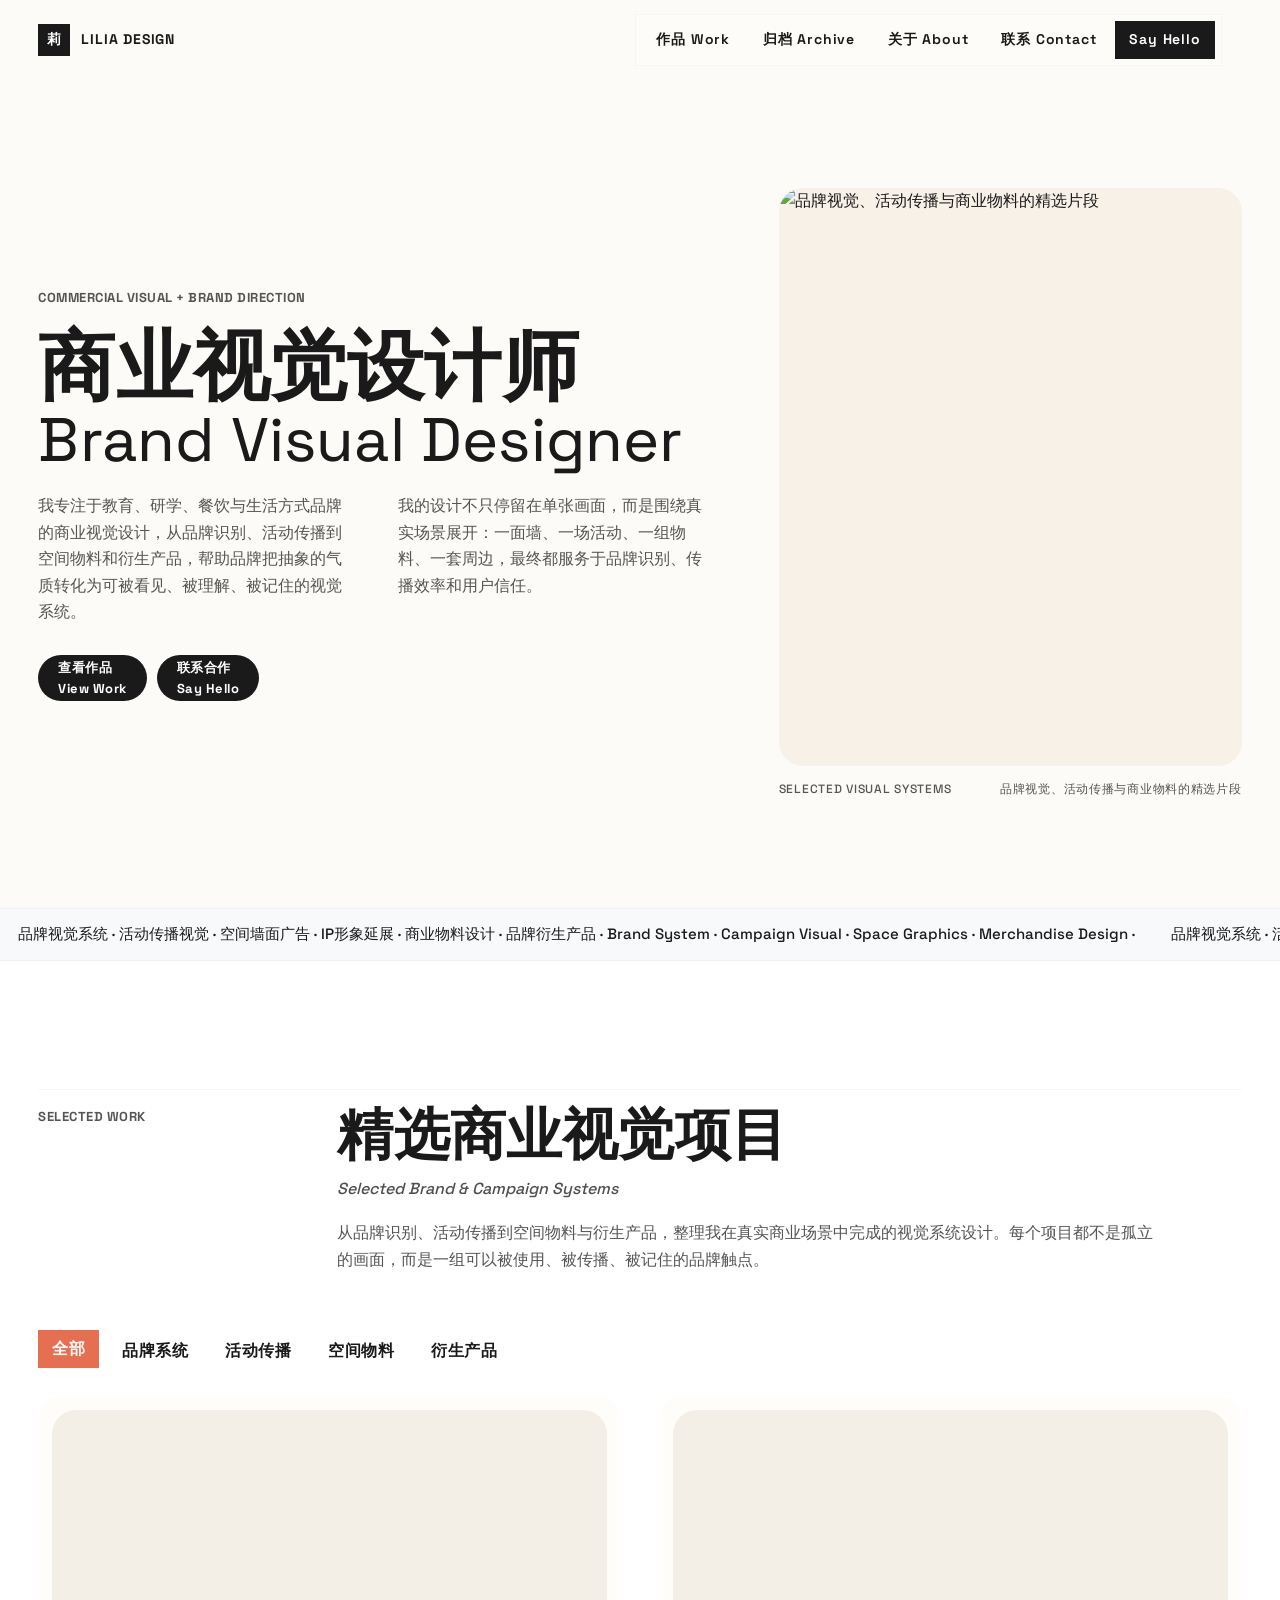
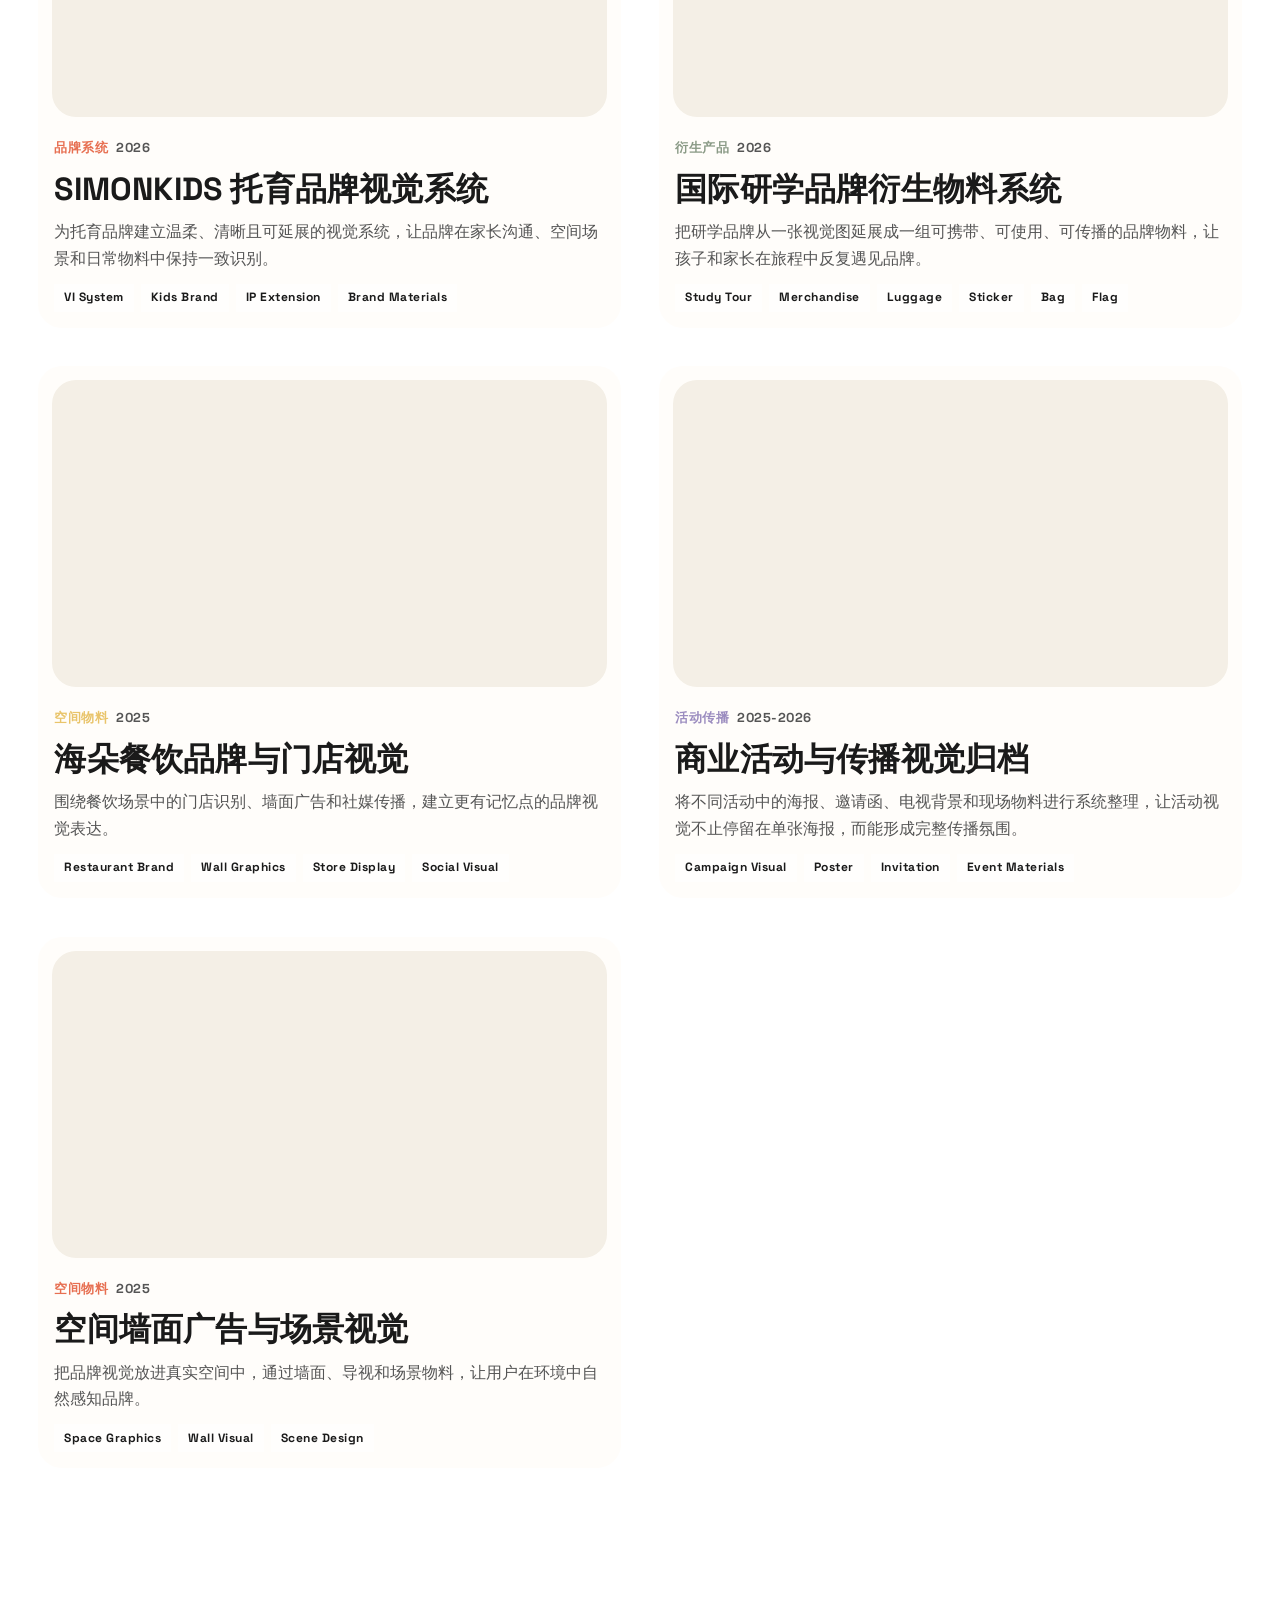
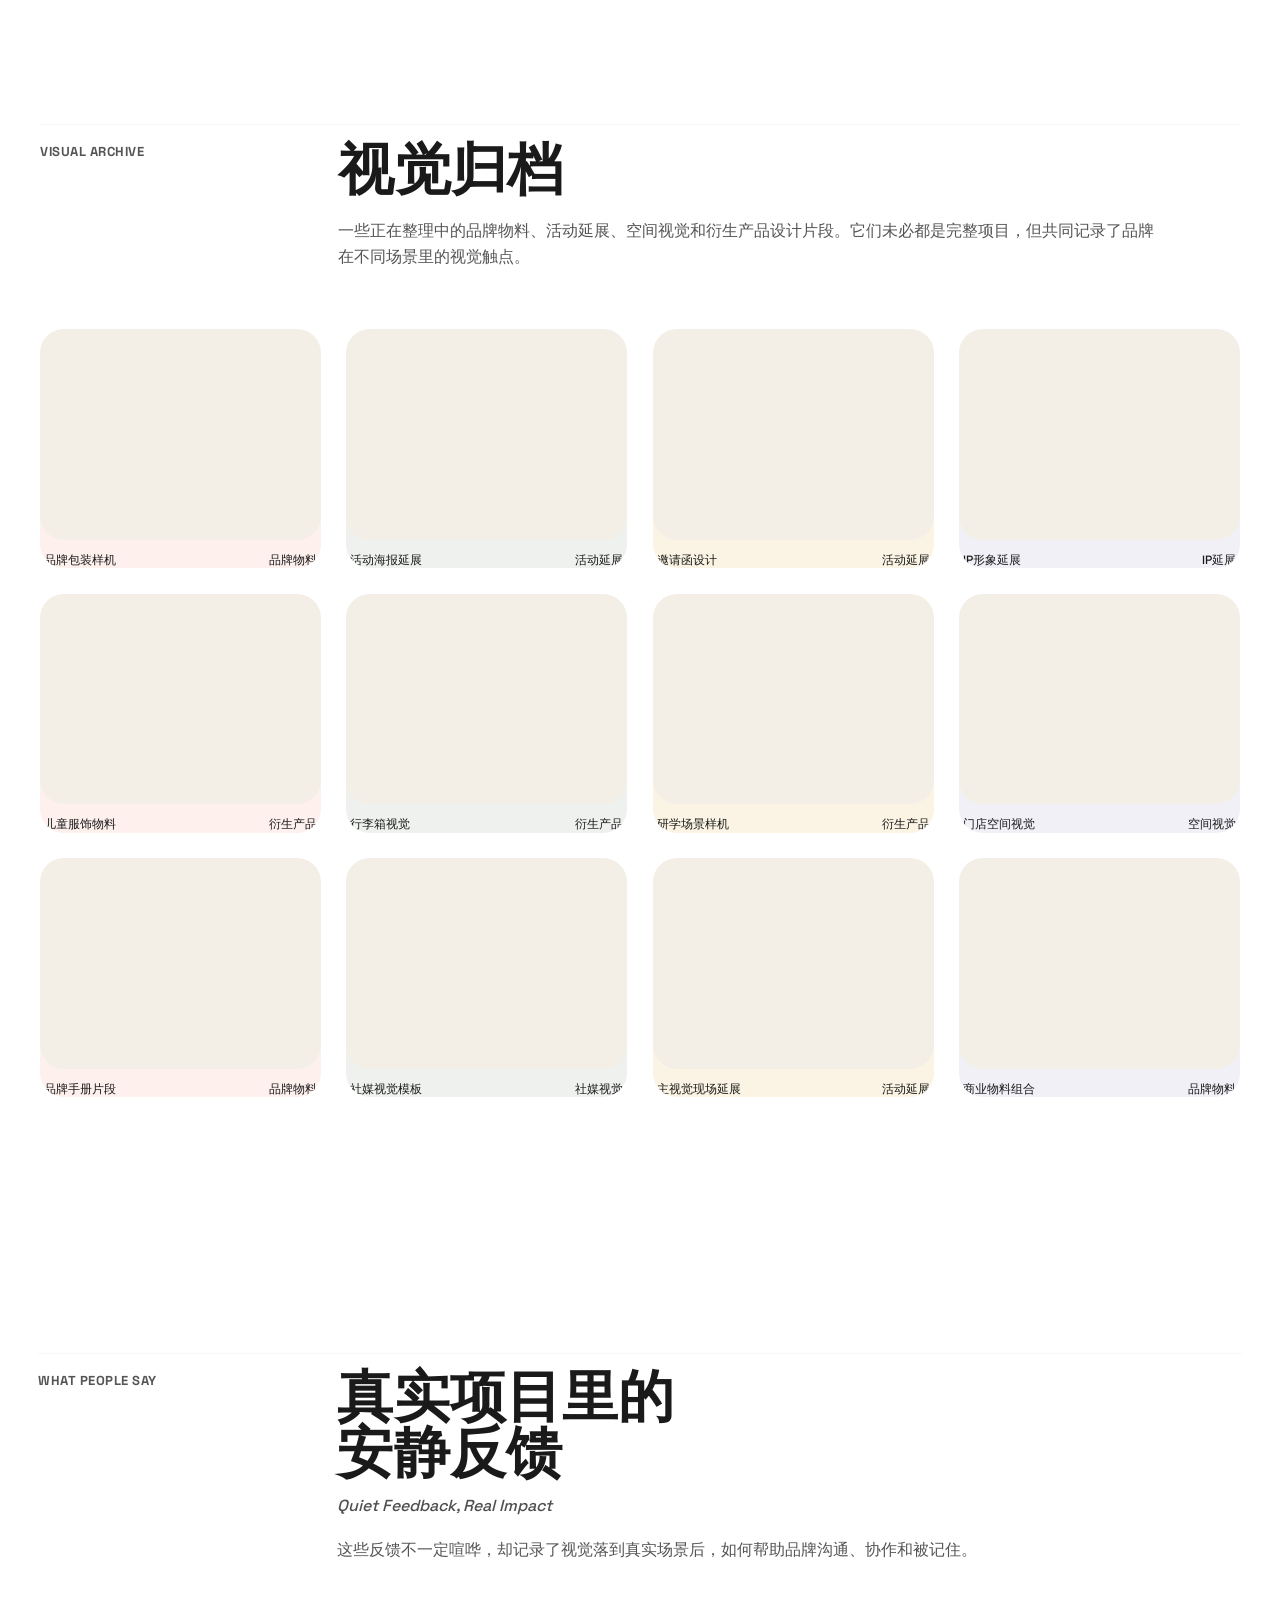
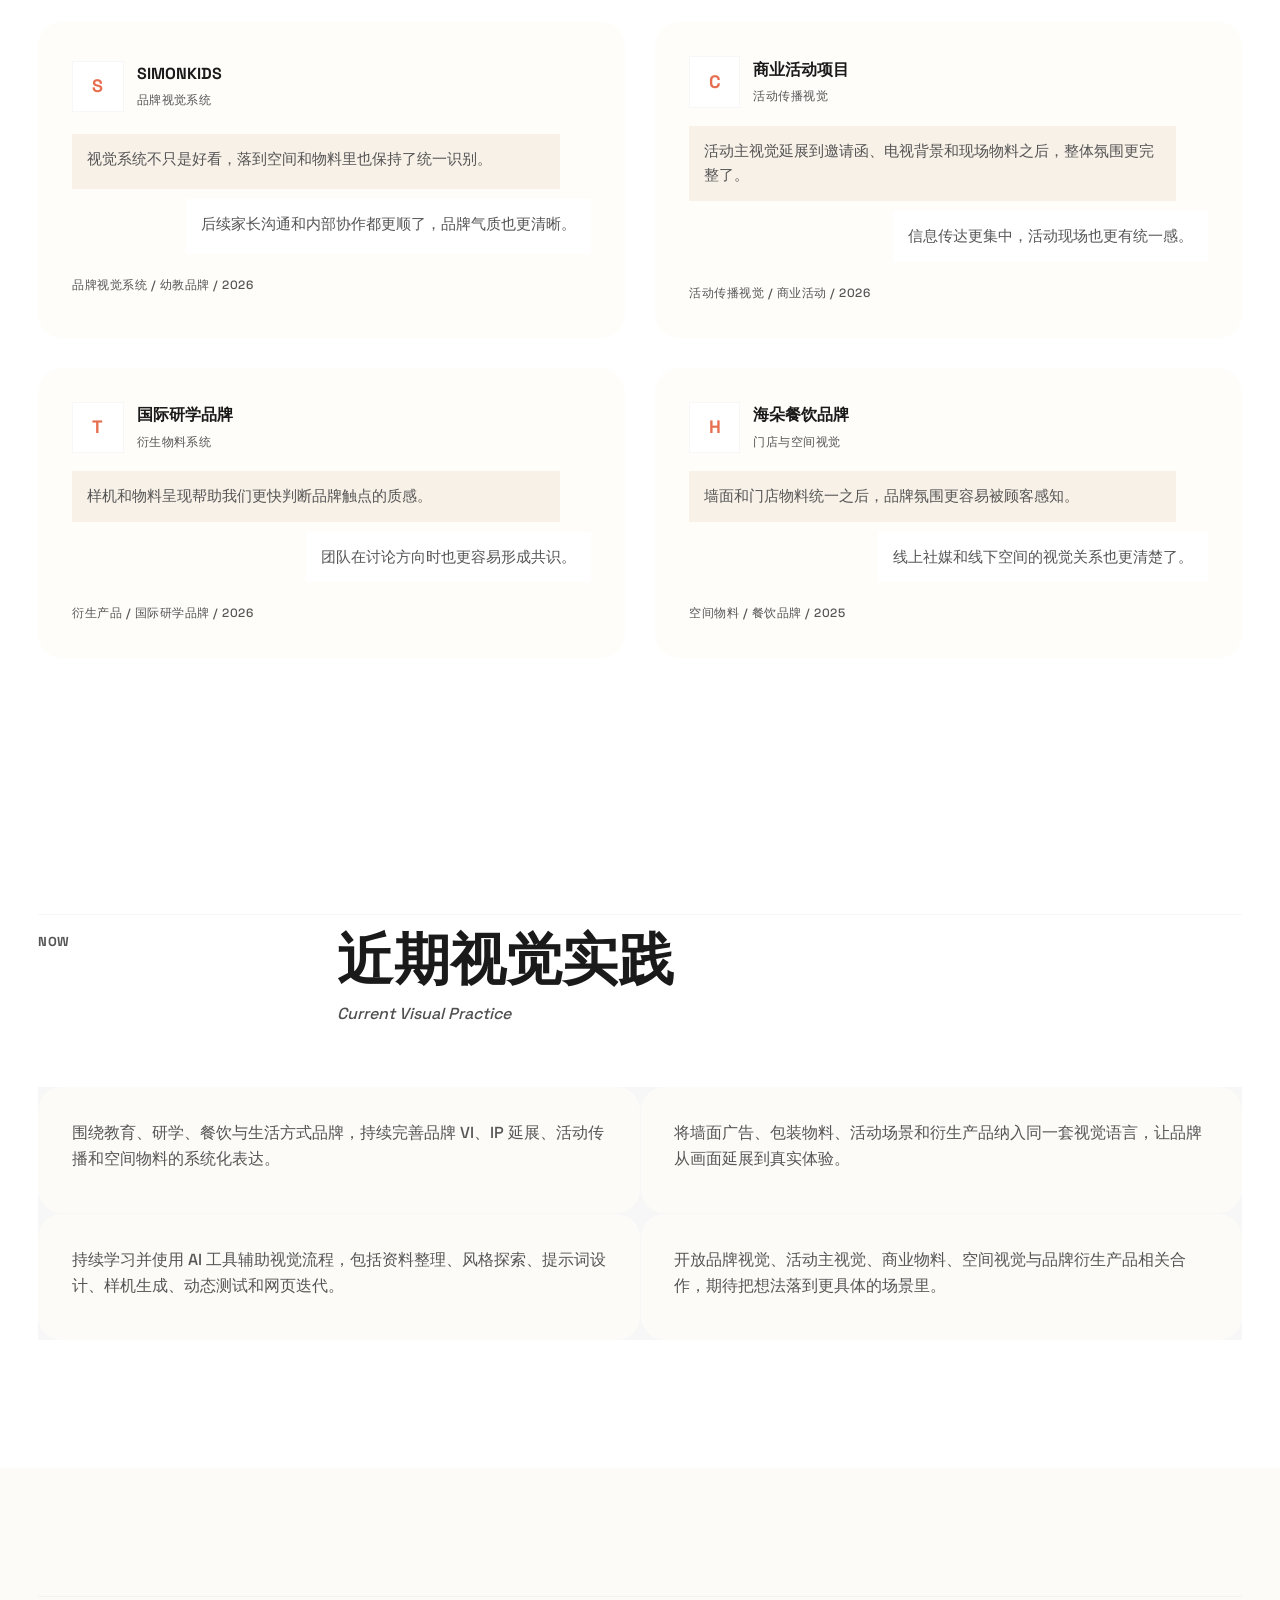
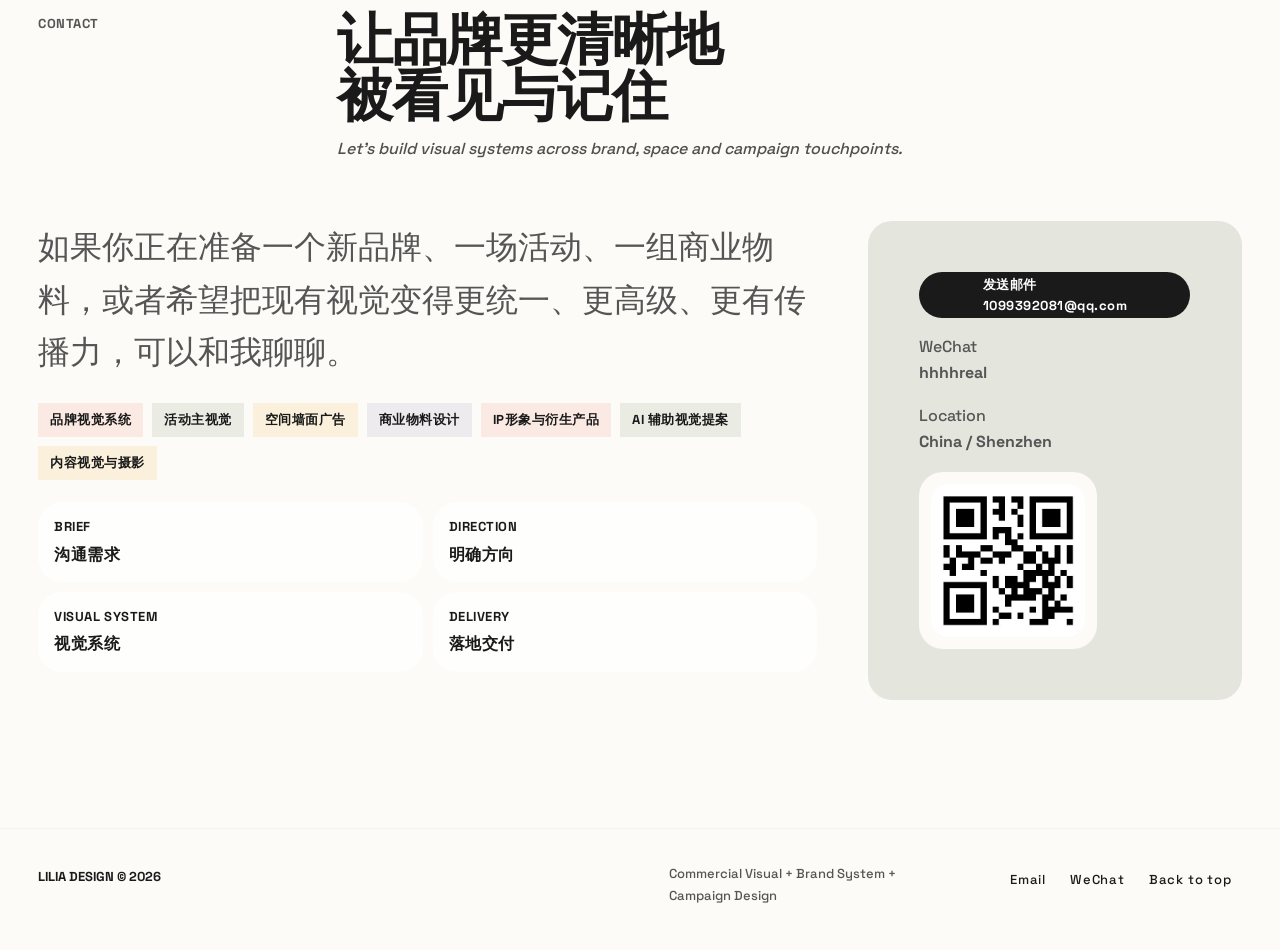
==== index.html @ 3679c05a "okay" ====
﻿<!doctype html>
<html lang="zh-CN">
  <head>
    <meta charset="utf-8">
    <meta name="viewport" content="width=device-width, initial-scale=1">
    <meta name="description" content="LILIA DESIGN - 商业视觉设计师 / Brand Visual Designer">
    <title>LILIA DESIGN - 商业视觉设计师</title>
    <link rel="preconnect" href="https://fonts.googleapis.com">
    <link rel="preconnect" href="https://fonts.gstatic.com" crossorigin>
    <link href="https://fonts.googleapis.com/css2?family=Space+Grotesk:wght@400;500;600;700;800&display=swap" rel="stylesheet">
    <link rel="stylesheet" href="css/style.css">
    <link rel="stylesheet" href="css/content.css?v=visual-20260610">
    <link rel="stylesheet" href="css/neo-upgrade.css?v=20260610">
  </head>
  <body class="neo-bauhaus">
    <div class="site-shell">
      <header class="site-header">
        <a class="brand" href="index.html" aria-label="LILIA DESIGN home">
          <span class="brand-symbol">莉</span>
          <span>LILIA DESIGN</span>
        </a>
        <nav class="site-nav" aria-label="Primary navigation">
          <a class="nav-link" href="#works">作品 Work</a>
          <a class="nav-link" href="#archive">归档 Archive</a>
          <a class="nav-link" href="about.html">关于 About</a>
          <a class="nav-link" href="contact.html">联系 Contact</a>
          <a class="nav-cta" href="#contact">Say Hello</a>
        </nav>
        <button class="menu-toggle" type="button" aria-label="Open menu" aria-expanded="false">
          <span></span><span></span><span></span>
        </button>
      </header>

      <main class="main-content" data-theme="default">
        <section class="hero" id="top">
          <div class="hero-content">
            <p class="eyebrow reveal">COMMERCIAL VISUAL + BRAND DIRECTION</p>
            <h1 class="hero-title reveal">
              <span>商业视觉设计师</span>
              <span>Brand Visual Designer</span>
            </h1>
            <div class="hero-copy reveal">
              <p>我专注于教育、研学、餐饮与生活方式品牌的商业视觉设计，从品牌识别、活动传播到空间物料和衍生产品，帮助品牌把抽象的气质转化为可被看见、被理解、被记住的视觉系统。</p>
              <p>我的设计不只停留在单张画面，而是围绕真实场景展开：一面墙、一场活动、一组物料、一套周边，最终都服务于品牌识别、传播效率和用户信任。</p>
            </div>
            <div class="hero-actions reveal">
              <a class="button button-primary" href="#works" data-cursor="Go">查看作品<br>View Work</a>
              <a class="button button-secondary" href="#contact" data-cursor="Go">联系合作<br>Say Hello</a>
            </div>
          </div>
          <aside class="hero-preview reveal" aria-label="Featured visual preview">
            <div class="image-frame">
              <img src="images/home/hero-preview.jpg" alt="品牌视觉、活动传播与商业物料的精选片段" loading="eager" data-fallback>
            </div>
            <div class="hero-preview-meta">
              <span>SELECTED VISUAL SYSTEMS</span>
              <span>品牌视觉、活动传播与商业物料的精选片段</span>
            </div>
          </aside>
        </section>

        <section class="marquee" aria-label="Visual directions">
          <div class="marquee-track">
            <span>品牌视觉系统 · 活动传播视觉 · 空间墙面广告 · IP形象延展 · 商业物料设计 · 品牌衍生产品 · Brand System · Campaign Visual · Space Graphics · Merchandise Design ·</span>
            <span>品牌视觉系统 · 活动传播视觉 · 空间墙面广告 · IP形象延展 · 商业物料设计 · 品牌衍生产品 · Brand System · Campaign Visual · Space Graphics · Merchandise Design ·</span>
            <span>品牌视觉系统 · 活动传播视觉 · 空间墙面广告 · IP形象延展 · 商业物料设计 · 品牌衍生产品 · Brand System · Campaign Visual · Space Graphics · Merchandise Design ·</span>
          </div>
        </section>

        <section class="section" id="works">
          <div class="section-header reveal">
            <span class="section-kicker">SELECTED WORK</span>
            <div>
              <h2 class="section-title">精选商业视觉项目</h2>
              <p class="section-subtitle">Selected Brand & Campaign Systems</p>
              <p class="section-copy">从品牌识别、活动传播到空间物料与衍生产品，整理我在真实商业场景中完成的视觉系统设计。每个项目都不是孤立的画面，而是一组可以被使用、被传播、被记住的品牌触点。</p>
            </div>
          </div>
          <div class="work-list" data-featured-list></div>
          <div class="hover-preview" aria-hidden="true"><img src="" alt=""></div>
        </section>

        <section class="section" id="archive">
          <div class="section-header reveal">
            <span class="section-kicker">VISUAL ARCHIVE</span>
            <div>
              <h2 class="section-title">视觉归档</h2>
              <p class="section-copy">一些正在整理中的品牌物料、活动延展、空间视觉和衍生产品设计片段。它们未必都是完整项目，但共同记录了品牌在不同场景里的视觉触点。</p>
            </div>
          </div>
          <div class="archive-grid" data-archive-grid></div>
        </section>

        <section class="section" id="voices">
          <div class="section-header reveal">
            <span class="section-kicker">WHAT PEOPLE SAY</span>
            <div>
              <h2 class="section-title split-title">
                <span>真实项目里的</span>
                <span>安静反馈</span>
              </h2>
              <p class="section-subtitle">Quiet Feedback, Real Impact</p>
              <p class="section-copy">这些反馈不一定喧哗，却记录了视觉落到真实场景后，如何帮助品牌沟通、协作和被记住。</p>
            </div>
          </div>
          <div class="quote-grid" data-testimonials></div>
        </section>

        <section class="section" id="now">
          <div class="section-header reveal">
            <span class="section-kicker">NOW</span>
            <div>
              <h2 class="section-title">近期视觉实践</h2>
              <p class="section-subtitle">Current Visual Practice</p>
            </div>
          </div>
          <ul class="now-list">
            <li class="reveal">围绕教育、研学、餐饮与生活方式品牌，持续完善品牌 VI、IP 延展、活动传播和空间物料的系统化表达。</li>
            <li class="reveal">将墙面广告、包装物料、活动场景和衍生产品纳入同一套视觉语言，让品牌从画面延展到真实体验。</li>
            <li class="reveal">持续学习并使用 AI 工具辅助视觉流程，包括资料整理、风格探索、提示词设计、样机生成、动态测试和网页迭代。</li>
            <li class="reveal">开放品牌视觉、活动主视觉、商业物料、空间视觉与品牌衍生产品相关合作，期待把想法落到更具体的场景里。</li>
          </ul>
        </section>

        <section class="section contact-section" id="contact">
          <div class="section-header reveal">
            <span class="section-kicker">CONTACT</span>
            <div>
              <h2 class="contact-title split-title">
                <span>让品牌更清晰地</span>
                <span>被看见与记住</span>
              </h2>
              <p class="section-subtitle">Let’s build visual systems across brand, space and campaign touchpoints.</p>
            </div>
          </div>
          <div class="contact-grid">
            <div class="contact-intro reveal">
              <p>如果你正在准备一个新品牌、一场活动、一组商业物料，或者希望把现有视觉变得更统一、更高级、更有传播力，可以和我聊聊。</p>
              <div class="contact-tags" aria-label="Collaboration directions">
                <span>品牌视觉系统</span>
                <span>活动主视觉</span>
                <span>空间墙面广告</span>
                <span>商业物料设计</span>
                <span>IP形象与衍生产品</span>
                <span>AI 辅助视觉提案</span>
                <span>内容视觉与摄影</span>
              </div>
              <div class="collab-steps compact-steps" aria-label="Collaboration process">
                <span><strong>Brief</strong> 沟通需求</span>
                <span><strong>Direction</strong> 明确方向</span>
                <span><strong>Visual System</strong> 视觉系统</span>
                <span><strong>Delivery</strong> 落地交付</span>
              </div>
            </div>
            <div class="contact-card reveal">
              <a class="button button-primary" href="mailto:1099392081@qq.com" data-cursor="Email">发送邮件<br>1099392081@qq.com</a>
              <p class="contact-method">WeChat<br><strong>hhhhreal</strong></p>
              <p class="contact-method">Location<br><strong>China / Shenzhen</strong></p>
              <div class="wechat-qr" data-cursor="Scan">
                <img src="images/contact/wechat-qr.jpg" alt="WeChat QR code for Lilia Design" loading="lazy">
              </div>
            </div>
          </div>
        </section>
      </main>

      <footer class="site-footer">
        <div class="footer-inner">
          <div>
            <strong>LILIA DESIGN © 2026</strong>
          </div>
          <p>Commercial Visual + Brand System + Campaign Design</p>
          <nav class="footer-links" aria-label="Footer navigation">
            <a class="text-link" href="mailto:1099392081@qq.com">Email</a>
            <a class="text-link" href="#contact">WeChat</a>
            <a class="text-link" href="#top">Back to top</a>
          </nav>
        </div>
      </footer>
    </div>

    <div class="lightbox" aria-hidden="true">
      <button class="lightbox-close" type="button" aria-label="Close preview">×</button>
      <img src="" alt="">
    </div>

    <script src="data/projects.js"></script>
    <script src="js/main.js?v=visual-20260610"></script>
    <script src="js/animations.js?v=visual-20260610"></script>
  </body>
</html>
---- css/style.css ----
:root{--color-bg:#f7f3ec;--color-surface:#fffaf3;--color-surface-soft:#f1eadf;--color-text:#141414;--color-dark:#172033;--color-muted:#6f6a62;--color-line:#ded6ca;--color-blue:#bfd7f3;--color-blue-soft:#e7f0fb;--color-coral:#f2a394;--color-coral-soft:#fae4de;--color-lilac:#d8c7f2;--color-lilac-soft:#eee8fa;--radius-sm:12px;--radius-md:20px;--radius-lg:32px;--radius-pill:999px;--ease-out:cubic-bezier(.22,1,.36,1);--shadow-soft:0 24px 80px rgba(20,20,20,.08);--fs-display:clamp(48px,7vw,96px);--fs-hero:clamp(40px,6vw,80px);--fs-section:clamp(32px,4.5vw,56px);--fs-project:clamp(28px,3.6vw,44px);--fs-title:clamp(22px,2.6vw,32px);--fs-body:clamp(16px,1.2vw,18px);--fs-small:13px;--fs-nav:14px;--line-tight:.95;--line-normal:1.55;--max-width:1440px;--gutter:clamp(18px,3vw,48px)}*{box-sizing:border-box}html{scroll-behavior:smooth}body{margin:0;overflow-x:hidden;background:var(--color-bg);color:var(--color-text);font-family:"Helvetica Neue",Helvetica,Arial,"PingFang SC","Microsoft YaHei",sans-serif;font-size:var(--fs-body);line-height:var(--line-normal);letter-spacing:0;text-rendering:optimizeLegibility}body.lock-scroll,body.menu-open{overflow:hidden}a{color:inherit;text-decoration:none}img{display:block;max-width:100%}button{color:inherit;font:inherit}@media(hover:hover) and (pointer:fine){body.has-custom-cursor,body.has-custom-cursor a,body.has-custom-cursor button{cursor:none}}.site-shell{min-height:100vh}.site-header{position:sticky;top:0;z-index:50;display:grid;grid-template-columns:auto 1fr auto;align-items:center;gap:20px;width:100%;padding:16px var(--gutter);background:rgba(247,243,236,.88);border-bottom:1px solid rgba(222,214,202,.78);backdrop-filter:blur(18px)}.brand{display:inline-flex;align-items:center;gap:11px;width:fit-content;font-size:var(--fs-nav);font-weight:760;letter-spacing:.06em;text-transform:uppercase}.brand-symbol{display:inline-grid;place-items:center;width:32px;height:32px;border-radius:var(--radius-pill);background:var(--color-dark);color:var(--color-surface);font-size:14px}.header-center{justify-self:center;color:var(--color-muted);font-size:12px;letter-spacing:.08em;text-transform:uppercase}.site-nav{justify-self:end;display:flex;align-items:center;gap:5px;padding:6px;border:1px solid rgba(222,214,202,.8);border-radius:var(--radius-pill);background:rgba(255,250,243,.92)}.nav-link,.nav-cta,.text-link,.button,.filter-button,.floating-view{transition:color .3s var(--ease-out),background-color .3s var(--ease-out),border-color .3s var(--ease-out),opacity .3s var(--ease-out),transform .3s var(--ease-out)}.nav-link,.nav-cta{display:inline-flex;align-items:center;min-height:38px;padding:0 14px;border-radius:var(--radius-pill);color:var(--color-dark);font-size:var(--fs-nav);font-weight:650}.nav-link:hover,.nav-link:focus-visible{transform:translateY(-1px);background:var(--color-blue-soft)}.nav-cta{background:var(--color-dark);color:var(--color-surface)}.nav-cta:hover,.nav-cta:focus-visible{transform:translateY(-1px);background:var(--color-coral-soft);color:var(--color-text)}.menu-toggle{display:none;width:44px;height:44px;padding:0;border:1px solid var(--color-line);border-radius:var(--radius-pill);background:var(--color-surface)}.menu-toggle span{display:block;width:17px;height:1px;margin:5px auto;background:var(--color-text);transition:transform .3s var(--ease-out),opacity .3s var(--ease-out)}.menu-open .menu-toggle span:first-child{transform:translateY(6px) rotate(42deg)}.menu-open .menu-toggle span:nth-child(2){opacity:0}.menu-open .menu-toggle span:last-child{transform:translateY(-6px) rotate(-42deg)}.main-content{overflow:hidden}.section{max-width:var(--max-width);margin:0 auto;padding:clamp(76px,10vw,136px) var(--gutter)}.section-header{display:grid;grid-template-columns:minmax(120px,.26fr) minmax(0,1fr);gap:clamp(24px,5vw,80px);margin-bottom:clamp(28px,4.6vw,64px);padding-top:16px;border-top:1px solid var(--color-line)}.section-kicker,.eyebrow{margin:0;color:var(--color-muted);font-size:var(--fs-small);font-weight:700;letter-spacing:.08em;text-transform:uppercase}.section-title,.contact-title{max-width:860px;margin:0;font-size:var(--fs-section);font-weight:540;line-height:1.04}.small-title{margin:0;font-size:var(--fs-section);line-height:1.05}.hero{display:grid;grid-template-columns:minmax(0,1.04fr) minmax(320px,.72fr);align-items:center;gap:clamp(34px,5.6vw,86px);max-width:var(--max-width);min-height:calc(100vh - 72px);margin:0 auto;padding:clamp(68px,7vw,112px) var(--gutter) clamp(52px,7vw,96px)}.hero-content{max-width:840px}.hero-title{display:grid;gap:8px;margin:22px 0 24px;font-size:var(--fs-hero);font-weight:560;line-height:var(--line-tight)}.hero-title span:last-child{color:var(--color-dark);font-size:clamp(32px,4.8vw,64px);font-weight:430}.hero-copy,.hero-summary{max-width:720px;margin:0;color:var(--color-muted);font-size:var(--fs-body);line-height:1.78}.hero-copy{display:grid;grid-template-columns:repeat(2,minmax(0,1fr));gap:clamp(22px,4vw,64px)}.hero-copy p{margin:0}.hero-actions{display:flex;flex-wrap:wrap;gap:10px;margin-top:30px}.button{display:inline-flex;align-items:center;justify-content:center;min-height:46px;padding:0 20px;border:1px solid var(--color-dark);border-radius:var(--radius-pill);font-size:var(--fs-small);font-weight:700}.button:hover,.button:focus-visible{transform:translateY(-1px)}.button-primary{background:var(--color-dark);color:var(--color-surface)}.button-primary:hover,.button-primary:focus-visible{background:var(--color-blue-soft);color:var(--color-text)}.button-secondary{background:transparent;color:var(--color-dark)}.button-secondary:hover,.button-secondary:focus-visible{background:var(--color-coral-soft);border-color:var(--color-coral)}.image-frame{position:relative;overflow:hidden;border-radius:var(--radius-md);background:linear-gradient(135deg,var(--color-surface-soft),var(--color-blue-soft))}.image-frame img{width:100%;height:100%;object-fit:cover;opacity:0;transform:scale(1);transition:opacity .7s var(--ease-out),transform .7s var(--ease-out)}.image-frame img.is-loaded,.image-frame img[src]{opacity:1}.image-frame.is-placeholder:after{content:"";position:absolute;inset:0;display:grid;place-items:center;color:var(--color-muted);font-size:12px;letter-spacing:.08em;text-transform:uppercase}.image-frame:hover img{transform:scale(1.03)}.hero-preview,.hero-visual{align-self:center}.hero-preview .image-frame{aspect-ratio:4/5}.hero-preview-meta{display:flex;justify-content:space-between;gap:16px;margin-top:14px;color:var(--color-muted);font-size:12px;letter-spacing:.06em;text-transform:uppercase}.marquee{overflow:hidden;border-top:1px solid var(--color-line);border-bottom:1px solid var(--color-line);background:var(--color-surface-soft);color:var(--color-dark)}.marquee-track{display:flex;width:max-content;animation:marquee 44s linear infinite}.marquee:hover .marquee-track{animation-play-state:paused}.marquee span{padding:13px 18px;white-space:nowrap;font-size:15px}@keyframes marquee{from{transform:translateX(0)}to{transform:translateX(-50%)}}.project-filters{display:flex;flex-wrap:wrap;gap:9px;margin-bottom:26px}.filter-button{min-height:38px;padding:0 14px;border:1px solid var(--color-line);border-radius:var(--radius-pill);background:var(--color-surface);color:var(--color-muted);cursor:pointer}.filter-button.is-active,.filter-button:hover{transform:translateY(-1px);border-color:var(--color-dark);background:var(--color-dark);color:var(--color-surface)}.work-list{display:grid;grid-template-columns:repeat(2,minmax(0,1fr));gap:clamp(20px,3vw,42px);border-top:0}.project-card,.work-row{position:relative;display:grid;gap:16px;min-height:100%;padding:14px;border:1px solid var(--color-line);border-radius:var(--radius-lg);background:linear-gradient(90deg,rgba(222,214,202,.42) 1px,transparent 1px) 0 0/24px 24px,linear-gradient(rgba(222,214,202,.3) 1px,transparent 1px) 0 0/24px 24px,var(--color-surface);transition:transform .35s var(--ease-out),border-color .35s var(--ease-out)}.project-card:hover,.project-card:focus-visible,.work-row:hover,.work-row:focus-visible{transform:translateY(-4px);border-color:rgba(20,20,20,.34)}.project-card.is-disabled,.work-row.is-disabled{opacity:.68;pointer-events:none}.project-card .image-frame,.work-row .image-frame{aspect-ratio:16/10}.project-card-body{display:grid;gap:12px;padding:4px 2px 2px}.project-card-meta{display:flex;flex-wrap:wrap;gap:8px;align-items:center;color:var(--color-muted);font-size:var(--fs-small);text-transform:uppercase;letter-spacing:.04em}.project-card h3{margin:0;font-size:var(--fs-title);font-weight:560;line-height:1.14}.project-card p{margin:0;color:var(--color-muted);font-size:var(--fs-body)}.tag-list{display:flex;flex-wrap:wrap;gap:7px}.tag-list span,.archive-tag,.status-pill{display:inline-flex;align-items:center;min-height:28px;padding:0 10px;border-radius:var(--radius-pill);background:var(--color-blue-soft);color:var(--color-dark);font-size:12px;font-weight:650}.tag-list span:nth-child(2){background:var(--color-coral-soft)}.tag-list span:nth-child(3){background:var(--color-lilac-soft)}.floating-view{position:absolute;right:24px;top:24px;display:inline-flex;align-items:center;min-height:40px;padding:0 14px;border-radius:var(--radius-pill);background:var(--color-dark);color:var(--color-surface);font-size:12px;font-weight:700;opacity:0;transform:translateY(8px)}.project-card:hover .floating-view,.project-card:focus-visible .floating-view{opacity:1;transform:translateY(0)}.work-row:not(.project-card){grid-template-columns:58px 1fr minmax(180px,.7fr) 110px 34px;align-items:center;min-height:84px}.work-number,.work-meta,.work-arrow{color:var(--color-muted);font-size:var(--fs-small)}.work-title{font-size:var(--fs-project);font-weight:540;line-height:1.08;transition:transform .3s var(--ease-out)}.work-type{color:var(--color-muted);font-size:15px}.work-arrow{justify-self:end;font-size:20px;transition:transform .3s var(--ease-out)}.work-row:hover .work-title{transform:translateX(8px)}.work-row:hover .work-arrow{transform:translateX(6px)}.hover-preview{position:fixed;top:0;left:0;z-index:80;width:clamp(260px,22vw,330px);aspect-ratio:4/3;pointer-events:none;opacity:0;transform:translate3d(0,0,0) scale(.98);transition:opacity .24s var(--ease-out),transform .24s var(--ease-out)}.hover-preview img{width:100%;height:100%;object-fit:cover;border-radius:var(--radius-md);background:var(--color-surface-soft);box-shadow:var(--shadow-soft)}.hover-preview.is-visible{opacity:1;transform:var(--preview-transform,translate3d(0,0,0)) scale(1)}.archive-grid{display:grid;grid-template-columns:repeat(4,minmax(0,1fr));gap:clamp(14px,2vw,26px)}.archive-item{margin:0}.archive-link,.image-button{display:block;width:100%;padding:0;border:0;background:transparent;text-align:left}.archive-item .image-frame{aspect-ratio:4/3}.archive-tag{position:absolute;right:10px;bottom:10px;z-index:1;opacity:0;transform:translateY(6px);transition:opacity .3s var(--ease-out),transform .3s var(--ease-out)}.archive-item:hover .archive-tag,.archive-item:focus-within .archive-tag{opacity:1;transform:translateY(0)}.archive-item figcaption{display:flex;justify-content:space-between;gap:12px;padding-top:10px;color:var(--color-muted);font-size:12px}.now-list{display:grid;grid-template-columns:repeat(2,minmax(0,1fr));gap:1px;margin:0;padding:0;background:var(--color-line);list-style:none}.now-list li{min-height:126px;padding:clamp(22px,2.6vw,34px);background:var(--color-surface);color:var(--color-muted);font-size:var(--fs-body)}.contact-grid{display:grid;grid-template-columns:minmax(0,1fr) minmax(280px,.48fr);gap:clamp(24px,4vw,64px)}.contact-intro p{margin:0 0 24px;color:var(--color-muted);font-size:var(--fs-title)}.contact-tags,.social-links{display:flex;flex-wrap:wrap;gap:9px}.contact-tags span{display:inline-flex;min-height:34px;align-items:center;padding:0 12px;border-radius:var(--radius-pill);background:var(--color-lilac-soft);font-size:var(--fs-small);font-weight:650}.contact-tags span:nth-child(2){background:var(--color-blue-soft)}.contact-tags span:nth-child(3){background:var(--color-coral-soft)}.contact-card{display:grid;gap:16px;padding:clamp(22px,3vw,32px);border:1px solid var(--color-line);border-radius:var(--radius-lg);background:var(--color-surface)}.contact-card p{margin:0;color:var(--color-muted)}.wechat-placeholder{display:grid;place-items:center;width:126px;aspect-ratio:1;border-radius:var(--radius-md);background:linear-gradient(90deg,var(--color-line) 1px,transparent 1px) 0 0/16px 16px,linear-gradient(var(--color-line) 1px,transparent 1px) 0 0/16px 16px,var(--color-surface-soft);color:var(--color-muted);font-size:12px}.text-link{display:inline-flex;align-items:center;width:fit-content;min-height:32px;padding:0 10px;margin-left:-10px;border-radius:var(--radius-pill);color:var(--color-dark)}.text-link:hover,.text-link:focus-visible{transform:translateY(-1px);background:var(--color-blue-soft)}.site-footer{max-width:var(--max-width);margin:0 auto;padding:34px var(--gutter) 44px;border-top:1px solid var(--color-line)}.footer-inner{display:grid;grid-template-columns:1fr minmax(220px,.5fr) auto;gap:clamp(20px,4vw,64px);align-items:start}.footer-inner strong,.footer-inner p,.footer-links{font-size:var(--fs-small)}.footer-inner p{margin:0;color:var(--color-muted)}.footer-links{display:flex;flex-wrap:wrap;justify-content:flex-end;gap:4px 14px}.page-hero,.project-detail-hero{max-width:var(--max-width);margin:0 auto;padding:clamp(76px,9vw,130px) var(--gutter) clamp(44px,6vw,84px)}.page-hero h1,.project-detail-hero h1{max-width:1020px;margin:0;font-size:var(--fs-display);font-weight:540;line-height:1}.page-intro{display:grid;grid-template-columns:.27fr 1fr;gap:clamp(24px,5vw,76px);max-width:var(--max-width);margin:0 auto;padding:0 var(--gutter) clamp(66px,7vw,116px)}.page-intro p,.project-detail-hero p{max-width:780px;margin:0;color:var(--color-muted);font-size:var(--fs-body)}.project-grid,.project-info-grid,.project-gallery{display:grid;grid-template-columns:repeat(2,minmax(0,1fr));gap:clamp(18px,2.4vw,32px)}.project-detail-hero{display:grid;grid-template-columns:minmax(180px,.28fr) minmax(0,1fr);gap:clamp(28px,5vw,76px)}.project-meta{display:grid;gap:10px;align-content:start;color:var(--color-muted);font-size:var(--fs-small)}.project-hero-cover{margin-top:34px}.project-hero-cover .image-frame{aspect-ratio:16/10}.info-block{padding:22px;border:1px solid var(--color-line);border-radius:var(--radius-md);background:var(--color-surface)}.info-block h3{margin:0 0 10px;font-size:16px}.info-block p{margin:0;color:var(--color-muted);font-size:15px}.project-image{display:block;padding:0;border:0;background:transparent}.project-image .image-frame{aspect-ratio:4/3}.next-projects{display:flex;justify-content:space-between;gap:16px}.lightbox{position:fixed;inset:0;z-index:120;display:grid;place-items:center;padding:var(--gutter);background:rgba(20,20,20,.82);opacity:0;pointer-events:none;transition:opacity .24s var(--ease-out)}.lightbox.is-open{opacity:1;pointer-events:auto}.lightbox img{max-width:88vw;max-height:86vh;width:auto;height:auto;object-fit:contain;border-radius:var(--radius-md)}.lightbox-close{position:absolute;top:20px;right:20px;display:grid;place-items:center;width:44px;height:44px;border:1px solid rgba(255,250,243,.42);border-radius:var(--radius-pill);background:transparent;color:var(--color-surface)}.custom-cursor{position:fixed;top:0;left:0;z-index:200;display:none;pointer-events:none;transform:translate3d(-100px,-100px,0)}.cursor-dot{position:absolute;width:12px;height:12px;border-radius:var(--radius-pill);background:var(--color-text);transform:translate(-50%,-50%)}.cursor-dot:after{position:absolute;inset:-14px;content:"";border:1px solid rgba(20,20,20,.18);border-radius:inherit}.cursor-label{position:absolute;left:18px;top:12px;min-height:30px;padding:6px 10px;border-radius:var(--radius-pill);background:var(--color-dark);color:var(--color-surface);font-size:12px;opacity:0;transform:translateY(4px);transition:opacity .2s var(--ease-out),transform .2s var(--ease-out)}.custom-cursor.has-label .cursor-label{opacity:1;transform:translateY(0)}#doodle-canvas{position:fixed;inset:0;z-index:190;width:100vw;height:100vh;pointer-events:none}.reveal,[data-reveal]{opacity:0;transform:translateY(16px);transition:opacity .78s var(--ease-out),transform .78s var(--ease-out)}.reveal.is-visible,[data-reveal].is-visible,.is-loaded .hero .reveal{opacity:1;transform:translateY(0)}@media(hover:hover) and (pointer:fine){.custom-cursor{display:block}}@media(max-width:1080px){.hero,.section-header,.page-intro,.project-detail-hero,.contact-grid,.footer-inner{grid-template-columns:1fr}.work-list,.project-grid,.project-info-grid,.project-gallery{grid-template-columns:1fr}.archive-grid{grid-template-columns:repeat(2,minmax(0,1fr))}}@media(max-width:760px){:root{--fs-display:clamp(40px,12vw,64px);--fs-hero:clamp(36px,11vw,58px);--fs-section:clamp(28px,9vw,42px);--fs-project:clamp(24px,8vw,34px);--fs-title:clamp(21px,6vw,28px)}.site-header{grid-template-columns:auto auto;padding-top:12px;padding-bottom:12px}.menu-toggle{z-index:61;display:block;justify-self:end}.site-nav{position:fixed;top:70px;right:var(--gutter);left:var(--gutter);z-index:60;display:grid;justify-self:stretch;gap:8px;padding:14px;border-radius:var(--radius-lg);background:var(--color-surface);box-shadow:var(--shadow-soft);opacity:0;pointer-events:none;transform:translateY(-8px);transition:opacity .28s var(--ease-out),transform .28s var(--ease-out)}.menu-open .site-nav{opacity:1;pointer-events:auto;transform:translateY(0)}.nav-link,.nav-cta{justify-content:flex-start;min-height:48px;font-size:18px}.hero{min-height:auto;padding-top:62px}.hero-copy,.now-list{grid-template-columns:1fr}.hover-preview,.custom-cursor,#doodle-canvas{display:none}.floating-view{position:static;width:fit-content;opacity:1;transform:none}.archive-grid{grid-template-columns:1fr}.archive-tag{opacity:1;transform:none}.footer-links{justify-content:flex-start}.button{min-height:48px}}@media(prefers-reduced-motion:reduce){*,*:before,*:after{scroll-behavior:auto!important;animation-duration:.001ms!important;animation-iteration-count:1!important;transition-duration:.001ms!important}.reveal,[data-reveal],.image-frame img{opacity:1;transform:none}#doodle-canvas,.custom-cursor{display:none!important}}
/* Motion/theme refinements are layered in css/content.css to keep the main visual system stable. */
---- css/content.css ----
@import url('https://fonts.googleapis.com/css2?family=Space+Grotesk:wght@400;500;600;700&display=swap');

.section-subtitle {
  margin: 12px 0 0;
  color: var(--color-muted);
  font-size: var(--fs-body);
  font-style: italic;
}

.section-copy {
  max-width: 820px;
  margin: 18px 0 0;
  color: var(--color-muted);
  font-size: var(--fs-body);
  line-height: 1.78;
}

.split-title {
  display: grid;
  gap: 0.02em;
  line-height: 0.98;
  letter-spacing: -0.02em;
  text-wrap: balance;
}

.split-title span {
  display: block;
  white-space: nowrap;
}

body:not(.motion-ready) .reveal,
body:not(.motion-ready) [data-reveal] {
  opacity: 1;
  transform: none;
  transition: none;
}

.about-hero {
  display: grid;
  grid-template-columns: minmax(280px, 0.44fr) minmax(0, 1fr);
  align-items: center;
  gap: clamp(30px, 6vw, 88px);
}

.about-portrait {
  display: grid;
  gap: 16px;
}

.profile-frame {
  aspect-ratio: 4 / 5;
  transition: transform 0.35s var(--ease-out), box-shadow 0.35s var(--ease-out);
}

.profile-frame:hover {
  transform: translateY(-4px);
  box-shadow: var(--shadow-soft);
}

.portrait-note {
  margin: 0;
  color: var(--color-muted);
  font-size: var(--fs-small);
  letter-spacing: 0.04em;
  text-transform: uppercase;
}

.about-title {
  max-width: 920px;
  margin: 18px 0 16px;
  font-size: var(--fs-section);
  font-weight: 540;
  line-height: 1.06;
}

.about-subtitle {
  margin: 0 0 28px;
  color: var(--color-dark);
  font-size: var(--fs-title);
  font-style: italic;
}

.about-text-grid {
  display: grid;
  grid-template-columns: repeat(3, minmax(0, 1fr));
  gap: clamp(18px, 3vw, 38px);
  color: var(--color-muted);
}

.about-text-grid p,
.about-prose p {
  margin: 0;
}

.about-prose {
  display: grid;
  gap: 16px;
  max-width: 860px;
  margin-top: 22px;
  color: var(--color-muted);
  line-height: 1.78;
}

.thinking-grid,
.service-grid,
.tool-groups,
.quote-grid {
  display: grid;
  grid-template-columns: repeat(3, minmax(0, 1fr));
  gap: clamp(16px, 2.4vw, 30px);
}

.thinking-card,
.service-card,
.tool-group,
.contact-panel,
.quote-card {
  padding: clamp(22px, 3vw, 34px);
  border: 1px solid var(--color-line);
  border-radius: var(--radius-lg);
  background: var(--color-surface);
}

.thinking-card span,
.service-card p {
  color: var(--color-muted);
  font-size: var(--fs-small);
  letter-spacing: 0.08em;
  text-transform: uppercase;
}

.thinking-card h3,
.service-card h3,
.tool-group h3 {
  margin: 12px 0 6px;
  font-size: var(--fs-title);
  font-weight: 560;
}

.thinking-card p,
.service-card span {
  margin: 0;
  color: var(--color-muted);
}

.card-en {
  font-style: italic;
}

.service-card,
.tool-badge,
.workflow-list span {
  transition: transform 0.3s var(--ease-out), background-color 0.3s var(--ease-out);
}

.service-card:hover {
  transform: translateY(-3px);
  background: var(--color-coral-soft);
}

.work-list {
  transition: opacity 0.28s var(--ease-out), transform 0.28s var(--ease-out);
}

.work-list.is-switching {
  opacity: 0;
  transform: translateY(8px);
}

.project-card {
  --card-x: 0px;
  --card-y: 0px;
  transition:
    transform 0.35s var(--ease-out),
    border-color 0.35s var(--ease-out),
    background-color 0.35s var(--ease-out),
    box-shadow 0.35s var(--ease-out);
}

.project-card:hover,
.project-card:focus-within {
  border-color: color-mix(in srgb, var(--theme-accent) 48%, var(--color-line));
  background:
    linear-gradient(90deg, rgba(222,214,202,.32) 1px, transparent 1px) 0 0/24px 24px,
    linear-gradient(rgba(222,214,202,.22) 1px, transparent 1px) 0 0/24px 24px,
    color-mix(in srgb, var(--theme-soft) 46%, var(--color-surface));
  box-shadow: 0 18px 56px color-mix(in srgb, var(--theme-accent) 16%, transparent);
}

.project-card .image-frame img {
  transform: translate3d(calc(var(--card-x) * -0.45), calc(var(--card-y) * -0.45), 0) scale(1);
}

.project-card:hover .image-frame img,
.project-card:focus-within .image-frame img {
  transform: translate3d(calc(var(--card-x) * -0.45), calc(var(--card-y) * -0.45), 0) scale(1.03);
}

.project-card[data-theme-trigger="brand"] {
  --theme-accent: #8fb7d9;
  --theme-soft: #e7f0fb;
}

.project-card[data-theme-trigger="campaign"] {
  --theme-accent: #f2a394;
  --theme-soft: #fae4de;
}

.project-card[data-theme-trigger="space"] {
  --theme-accent: #8f9f7a;
  --theme-soft: #e9eddf;
}

.project-card[data-theme-trigger="merch"] {
  --theme-accent: #b6a0de;
  --theme-soft: #eee8fa;
}

.project-card[data-theme-trigger="ai"] {
  --theme-accent: #8cbce8;
  --theme-soft: #e4f1ff;
}

.main-content[data-theme],
.about-page {
  --theme-bg: var(--color-bg);
  --theme-text: var(--color-text);
  --theme-accent: var(--color-coral);
  --theme-soft: var(--color-coral-soft);
  background:
    radial-gradient(circle at 12% 18%, color-mix(in srgb, var(--theme-soft) 54%, transparent), transparent 28vw),
    var(--theme-bg);
  color: var(--theme-text);
  transition: background 0.55s var(--ease-out), color 0.55s var(--ease-out);
}

.main-content[data-theme="brand"],
.about-page[data-theme="brand"] {
  --theme-bg: #f8f4ec;
  --theme-accent: #8fb7d9;
  --theme-soft: #e7f0fb;
}

.main-content[data-theme="campaign"],
.about-page[data-theme="campaign"] {
  --theme-bg: #fff7f1;
  --theme-accent: #f2a394;
  --theme-soft: #fae4de;
}

.main-content[data-theme="space"],
.about-page[data-theme="space"] {
  --theme-bg: #f2eee6;
  --theme-accent: #8f9f7a;
  --theme-soft: #e9eddf;
}

.main-content[data-theme="merch"],
.about-page[data-theme="merch"] {
  --theme-bg: #fbf6ee;
  --theme-accent: #b6a0de;
  --theme-soft: #eee8fa;
}

.main-content[data-theme="ai"],
.about-page[data-theme="ai"] {
  --theme-bg: #f8f4ec;
  --theme-accent: #8cbce8;
  --theme-soft: #e4f1ff;
}

.tool-groups {
  grid-template-columns: repeat(4, minmax(0, 1fr));
}

.tool-list {
  display: flex;
  flex-wrap: wrap;
  gap: 10px;
  margin-top: 18px;
}

.expanded-tools {
  align-items: stretch;
}

.tool-group {
  position: relative;
  overflow: hidden;
  transition: transform 0.35s var(--ease-out), border-color 0.35s var(--ease-out), background-color 0.35s var(--ease-out);
}

.tool-group::before {
  content: "";
  position: absolute;
  inset: -30% -30% auto auto;
  width: 130px;
  height: 130px;
  border-radius: 999px;
  background: radial-gradient(circle, color-mix(in srgb, var(--theme-accent) 26%, transparent), transparent 70%);
  opacity: 0;
  transition: opacity 0.35s var(--ease-out), transform 0.35s var(--ease-out);
}

.tool-group:hover {
  transform: translateY(-4px);
  border-color: color-mix(in srgb, var(--theme-accent) 42%, var(--color-line));
  background: color-mix(in srgb, var(--theme-soft) 52%, var(--color-surface));
}

.tool-group:hover::before {
  opacity: 1;
  transform: translate(-8px, 8px);
}

.tool-group > p {
  margin: 0;
  color: var(--color-muted);
  font-size: var(--fs-small);
  line-height: 1.6;
}

.tool-badge,
.workflow-list span {
  display: inline-flex;
  align-items: center;
  gap: 8px;
  min-height: 38px;
  padding: 6px 13px;
  border: 1px solid var(--color-line);
  border-radius: var(--radius-pill);
  background: var(--color-surface-soft);
  font-size: var(--fs-small);
  font-weight: 650;
}

.tool-badge:hover,
.workflow-list span:hover {
  transform: translateY(-2px);
  background: color-mix(in srgb, var(--theme-soft) 72%, var(--color-surface));
  box-shadow: 0 12px 34px color-mix(in srgb, var(--theme-accent) 18%, transparent);
}

.tool-badge img {
  width: 20px;
  height: 20px;
  border-radius: 50%;
  object-fit: cover;
}

.tool-badge.is-text-fallback img,
.tool-badge.text-only img {
  display: none;
}

.tool-pill {
  position: relative;
  display: inline-flex;
  align-items: center;
  gap: 8px;
  min-height: 38px;
  padding: 6px 13px 6px 7px;
  border: 1px solid var(--color-line);
  border-radius: var(--radius-pill);
  background: rgba(255, 250, 243, 0.72);
  color: var(--color-dark);
  font-size: var(--fs-small);
  font-weight: 650;
  transition: transform 0.3s var(--ease-out), background 0.3s var(--ease-out), border-color 0.3s var(--ease-out), box-shadow 0.3s var(--ease-out);
}

.tool-pill .tool-badge {
  display: inline-grid;
  place-items: center;
  min-width: 30px;
  min-height: 24px;
  padding: 0 7px;
  border: 1px solid color-mix(in srgb, var(--theme-accent) 28%, var(--color-line));
  border-radius: var(--radius-pill);
  background: color-mix(in srgb, var(--theme-soft) 72%, var(--color-surface));
  font-size: 11px;
  line-height: 1;
  letter-spacing: 0.04em;
}

.tool-pill .tool-badge:hover {
  transform: none;
  box-shadow: none;
}

.tool-pill:hover,
.tool-pill:focus-visible {
  transform: translateY(-3px);
  border-color: color-mix(in srgb, var(--theme-accent) 48%, var(--color-line));
  background: color-mix(in srgb, var(--theme-soft) 64%, var(--color-surface));
  box-shadow: 0 12px 32px color-mix(in srgb, var(--theme-accent) 14%, transparent);
}

.tool-pill[data-tooltip]::after {
  content: attr(data-tooltip);
  position: absolute;
  left: 50%;
  bottom: calc(100% + 10px);
  z-index: 20;
  width: max-content;
  max-width: 220px;
  padding: 8px 10px;
  border: 1px solid var(--color-line);
  border-radius: var(--radius-sm);
  background: rgba(255, 250, 243, 0.96);
  color: var(--color-dark);
  box-shadow: 0 14px 40px rgba(20, 20, 20, 0.1);
  font-size: 12px;
  font-weight: 520;
  line-height: 1.45;
  opacity: 0;
  pointer-events: none;
  transform: translate3d(-50%, 6px, 0);
  transition: opacity 0.25s var(--ease-out), transform 0.25s var(--ease-out);
}

.tool-pill[data-tooltip]:hover::after,
.tool-pill[data-tooltip]:focus-visible::after {
  opacity: 1;
  transform: translate3d(-50%, 0, 0);
}

.poetic-closing {
  position: relative;
  display: grid;
  gap: 18px;
  overflow: hidden;
  min-height: clamp(420px, 48vw, 620px);
  align-content: center;
  border-top: 0;
  border-bottom: 0;
  background:
    radial-gradient(circle at 78% 18%, rgba(255, 244, 209, 0.28), transparent 34%),
    radial-gradient(circle at 18% 82%, rgba(231, 240, 251, 0.18), transparent 30%);
}

.note-section::before,
.note-section::after,
.light-beam {
  position: absolute;
  pointer-events: none;
}

.note-section::before {
  content: "";
  inset: 0;
  background:
    radial-gradient(circle at 20% 26%, rgba(255, 250, 230, 0.5), transparent 28%),
    linear-gradient(110deg, transparent 6%, rgba(255, 243, 205, 0.2) 36%, rgba(191, 215, 243, 0.16) 54%, transparent 74%);
  opacity: 0.5;
}

.note-section::after {
  content: "";
  top: -22%;
  left: 12%;
  width: 42vw;
  min-width: 320px;
  height: 150%;
  background: linear-gradient(108deg, rgba(255, 255, 248, 0), rgba(255, 244, 209, 0.24) 40%, rgba(242, 163, 148, 0.12) 58%, rgba(255, 255, 248, 0) 72%);
  transform: translate3d(-10%, -8%, 0) rotate(8deg);
  opacity: 0;
  filter: blur(1px);
  transition: opacity 1.2s var(--ease-out), transform 1.4s var(--ease-out);
}

.note-section.is-lit::after {
  opacity: 0.22;
  transform: translate3d(4%, 2%, 0) rotate(8deg);
}

.light-beam {
  top: -18%;
  right: 12%;
  width: 28vw;
  min-width: 220px;
  height: 130%;
  background: linear-gradient(104deg, transparent 10%, rgba(231, 240, 251, 0.22) 38%, rgba(255, 250, 243, 0.26) 52%, transparent 75%);
  opacity: 0;
  transform: translate3d(var(--beam-x, 0px), var(--beam-y, 0px), 0) rotate(-10deg) scaleX(0.84);
  transition: opacity 1s var(--ease-out), transform 1.2s var(--ease-out);
}

.note-section.is-lit .light-beam {
  opacity: 0.22;
  transform: translate3d(var(--beam-x, 0px), var(--beam-y, 0px), 0) rotate(-10deg) scaleX(1);
}

.note-section > *:not(.light-beam) {
  position: relative;
  z-index: 1;
}

.poetic-closing blockquote {
  max-width: 980px;
  margin: 0;
}

.poetic-closing blockquote p {
  margin: 0;
  max-width: 920px;
  font-size: clamp(30px, 4vw, 52px);
  line-height: 1.18;
}

.poetic-closing cite {
  display: block;
  margin-top: 16px;
  color: var(--color-muted);
  font-style: italic;
}

.closing-note {
  max-width: 640px;
  margin: 0;
  color: var(--color-muted);
}

.agent-note {
  display: grid;
  gap: 14px;
  max-width: 960px;
  margin-top: clamp(28px, 4vw, 54px);
  padding: clamp(22px, 3.6vw, 38px);
  border: 1px solid var(--color-line);
  border-radius: var(--radius-lg);
  background:
    radial-gradient(circle at 90% 12%, color-mix(in srgb, var(--theme-accent) 16%, transparent), transparent 38%),
    linear-gradient(135deg, color-mix(in srgb, var(--theme-soft) 42%, var(--color-surface)), var(--color-surface));
}

.agent-note h3,
.agent-note p {
  margin: 0;
}

.agent-note h3 {
  font-size: var(--fs-title);
  font-weight: 560;
}

.agent-note p:last-child {
  max-width: 780px;
  color: var(--color-muted);
}

.principle-tags {
  display: flex;
  flex-wrap: wrap;
  gap: 8px;
}

.principle-tags span {
  display: inline-flex;
  align-items: center;
  min-height: 32px;
  padding: 0 12px;
  border: 1px solid var(--color-line);
  border-radius: var(--radius-pill);
  background: rgba(255, 250, 243, 0.68);
  color: var(--color-dark);
  font-size: var(--fs-small);
  font-weight: 650;
}

.agent-flow {
  display: grid;
  grid-template-columns: repeat(7, minmax(0, 1fr));
  gap: 10px;
  margin-top: clamp(22px, 3vw, 36px);
}

.flow-step {
  appearance: none;
  position: relative;
  display: grid;
  gap: 4px;
  min-height: 86px;
  padding: 15px 14px;
  border: 1px solid var(--color-line);
  border-radius: var(--radius-md);
  background: rgba(255, 250, 243, 0.74);
  color: inherit;
  font: inherit;
  text-align: left;
  cursor: pointer;
  transition: transform 0.3s var(--ease-out), background-color 0.3s var(--ease-out), border-color 0.3s var(--ease-out), box-shadow 0.3s var(--ease-out);
}

.flow-step:not(:last-child)::after {
  content: "";
  position: absolute;
  top: 50%;
  right: -10px;
  width: 10px;
  height: 1px;
  background: var(--color-line);
}

.flow-step span {
  font-size: var(--fs-small);
  font-weight: 760;
  letter-spacing: 0.04em;
  text-transform: uppercase;
}

.flow-step small {
  color: var(--color-muted);
}

.flow-step:hover,
.flow-step:focus-visible,
.flow-step.is-active {
  transform: translateY(-3px);
  border-color: color-mix(in srgb, var(--theme-accent) 54%, var(--color-line));
  background: var(--theme-soft);
  box-shadow: 0 12px 30px color-mix(in srgb, var(--theme-accent) 14%, transparent);
}

.flow-detail {
  display: grid;
  gap: 7px;
  max-width: 780px;
  margin-top: 16px;
  padding: 18px 20px;
  border: 1px solid color-mix(in srgb, var(--theme-accent) 24%, var(--color-line));
  border-radius: var(--radius-md);
  background: color-mix(in srgb, var(--theme-soft) 38%, var(--color-surface));
  transition: opacity 0.24s var(--ease-out), transform 0.24s var(--ease-out), background 0.35s var(--ease-out);
}

.flow-detail.is-changing {
  opacity: 0.36;
  transform: translateY(4px);
}

.flow-detail span {
  color: var(--color-dark);
  font-size: var(--fs-small);
  font-weight: 760;
  letter-spacing: 0.06em;
  text-transform: uppercase;
}

.flow-detail p {
  margin: 0;
  color: var(--color-muted);
}

.contact-panel {
  display: grid;
  grid-template-columns: minmax(0, 1fr) auto;
  gap: 24px;
  align-items: center;
}

.contact-section,
.contact-page {
  background:
    radial-gradient(circle at 82% 10%, rgba(242, 163, 148, 0.16), transparent 32%),
    radial-gradient(circle at 10% 86%, rgba(191, 215, 243, 0.14), transparent 30%);
}

.contact-hero {
  display: grid;
  grid-template-columns: minmax(0, 1fr) minmax(300px, 0.42fr);
  align-items: center;
  gap: clamp(26px, 5vw, 76px);
}

.contact-hero-copy {
  max-width: 920px;
}

.contact-page-card,
.contact-card {
  transition: transform 0.35s var(--ease-out), border-color 0.35s var(--ease-out), box-shadow 0.35s var(--ease-out), background 0.35s var(--ease-out);
}

.contact-card:hover,
.contact-card:focus-within {
  transform: translateY(-4px);
  border-color: color-mix(in srgb, var(--color-dark) 16%, var(--color-line));
  box-shadow: var(--shadow-soft);
}

.collab-steps {
  display: grid;
  gap: 10px;
}

.compact-steps {
  grid-template-columns: repeat(2, minmax(0, 1fr));
  margin-top: 22px;
}

.collab-steps span {
  display: grid;
  gap: 4px;
  min-height: 62px;
  padding: 14px 16px;
  border: 1px solid var(--color-line);
  border-radius: var(--radius-md);
  background: rgba(255, 250, 243, 0.68);
  color: var(--color-muted);
}

.collab-steps strong {
  color: var(--color-dark);
  font-size: var(--fs-small);
  letter-spacing: 0.04em;
  text-transform: uppercase;
}

.contact-panel h2 {
  margin: 0;
  font-size: var(--fs-title);
  font-weight: 540;
}

.contact-list {
  display: grid;
  gap: 14px;
  margin: 0;
  padding: 0;
  list-style: none;
  color: var(--color-muted);
}

.quote-card {
  margin: 0;
  transition: transform 0.35s var(--ease-out), border-color 0.35s var(--ease-out), box-shadow 0.35s var(--ease-out), background 0.35s var(--ease-out);
}

.quote-card blockquote {
  margin: 0;
  color: var(--color-text);
}

.quote-card figcaption {
  display: grid;
  gap: 4px;
  margin-top: 18px;
  color: var(--color-muted);
  font-size: var(--fs-small);
}

.chat-card {
  display: grid;
  gap: 18px;
  min-height: 100%;
  background:
    radial-gradient(circle at 92% 8%, rgba(191, 215, 243, 0.16), transparent 34%),
    var(--color-surface);
}

.chat-card:hover,
.chat-card:focus-within {
  transform: translateY(-5px);
  border-color: color-mix(in srgb, var(--color-dark) 18%, var(--color-line));
  box-shadow: 0 18px 54px rgba(20, 20, 20, 0.07);
}

.chat-card-header {
  display: flex;
  align-items: center;
  gap: 13px;
}

.chat-avatar {
  display: inline-grid;
  place-items: center;
  width: clamp(44px, 4vw, 54px);
  height: clamp(44px, 4vw, 54px);
  flex: 0 0 auto;
  border: 1px solid rgba(20, 20, 20, 0.08);
  border-radius: var(--radius-pill);
  color: var(--color-dark);
  font-size: 18px;
  font-weight: 760;
  transition: transform 0.3s var(--ease-out), box-shadow 0.3s var(--ease-out);
}

.chat-card:hover .chat-avatar {
  transform: scale(1.04);
  box-shadow: 0 10px 28px rgba(20, 20, 20, 0.08);
}

.chat-avatar.is-blue {
  background: var(--color-blue-soft);
}

.chat-avatar.is-coral {
  background: var(--color-coral-soft);
}

.chat-avatar.is-lilac {
  background: var(--color-lilac-soft);
}

.chat-avatar.is-olive {
  background: #e8ecdc;
}

.chat-project {
  display: grid;
  gap: 4px;
}

.chat-project strong {
  font-size: 16px;
  font-weight: 680;
}

.chat-project small,
.chat-meta {
  color: var(--color-muted);
  font-size: 12px;
  letter-spacing: 0.04em;
}

.chat-messages {
  display: grid;
  gap: 10px;
}

.chat-bubble {
  max-width: 94%;
  margin: 0;
  padding: 13px 15px;
  border: 1px solid rgba(222, 214, 202, 0.92);
  border-radius: 18px 18px 18px 6px;
  background: rgba(255, 250, 243, 0.74);
  color: var(--color-text);
  font-size: 15px;
  line-height: 1.72;
  transition: transform 0.28s var(--ease-out), background 0.28s var(--ease-out), border-color 0.28s var(--ease-out);
}

.chat-bubble:nth-child(2) {
  justify-self: end;
  border-radius: 18px 18px 6px 18px;
  background: rgba(241, 234, 223, 0.66);
}

.chat-bubble:hover {
  transform: translateY(-2px);
  border-color: color-mix(in srgb, var(--color-coral) 30%, var(--color-line));
  background: rgba(250, 228, 222, 0.42);
}

.chat-meta {
  padding-top: 4px;
}

#voices .quote-grid {
  grid-template-columns: repeat(4, minmax(0, 1fr));
}

.now-list li {
  position: relative;
  border: 1px solid transparent;
  transition: transform 0.35s var(--ease-out), border-color 0.35s var(--ease-out), background 0.35s var(--ease-out), color 0.35s var(--ease-out);
}

@media (max-width: 1280px) {
  #voices .quote-grid {
    grid-template-columns: repeat(2, minmax(0, 1fr));
  }
}

.now-list li:hover,
.now-list li:focus-within {
  transform: translateY(-4px);
  border-color: color-mix(in srgb, var(--color-dark) 14%, var(--color-line));
  background:
    radial-gradient(circle at 88% 10%, rgba(242, 163, 148, 0.14), transparent 34%),
    linear-gradient(135deg, var(--color-surface), var(--color-blue-soft));
  color: var(--color-dark);
}

@media (max-width: 1080px) {
  .about-hero,
  .about-text-grid,
  .thinking-grid,
  .service-grid,
  .tool-groups,
  .agent-flow,
  .quote-grid,
  .contact-panel,
  .contact-hero {
    grid-template-columns: 1fr;
  }

  .flow-step:not(:last-child)::after {
    top: auto;
    right: auto;
    bottom: -10px;
    left: 24px;
    width: 1px;
    height: 10px;
  }
}

@media (max-width: 760px) {
  .split-title span {
    white-space: normal;
  }

  .section-title,
  .hero-title,
  .contact-title {
    line-height: 1.05;
  }

  .section-copy {
    margin-top: 14px;
  }

  .about-text-grid {
    gap: 16px;
  }

  .tool-badge,
  .tool-pill,
  .workflow-list span {
    min-height: 44px;
  }

  .tool-pill[data-tooltip]::after {
    display: none;
  }

  .hero-actions .button {
    line-height: 1.25;
  }

  .poetic-closing {
    min-height: 360px;
  }

  .note-section::after,
  .light-beam {
    opacity: 0.22;
    transform: rotate(0deg);
  }

  .compact-steps {
    grid-template-columns: 1fr;
  }
}

@media (prefers-reduced-motion: reduce) {
  .note-section::after,
  .light-beam {
    opacity: 0.22;
    transform: none;
    transition: none;
  }
}

/* Soft art portfolio override: CSS-only visual reset, appended as the final layer. */
:root {
  --bg-clean: #fdfbf7;
  --surface-warm: #f0eae1;
  --surface-soft: #f7f0e8;
  --text-primary: #1a1a1a;
  --text-muted: #6b625a;
  --line-soft: rgba(26, 26, 26, 0.06);
  --theme-accent: #e76f51;
  --theme-accent-secondary: #8a9a86;
  --theme-accent-third: #d6a85a;
  --radius-soft: 24px;
  --radius-large: 32px;
  --shadow-flat: 6px 6px 0 rgba(26, 26, 26, 0.04);
  --ease-elastic: cubic-bezier(0.34, 1.56, 0.64, 1);
  --color-bg: var(--bg-clean);
  --color-surface: #fffdf9;
  --color-surface-soft: var(--surface-soft);
  --color-text: var(--text-primary);
  --color-dark: var(--text-primary);
  --color-muted: var(--text-muted);
  --color-line: var(--line-soft);
  --color-blue: var(--theme-accent);
  --color-blue-soft: #f8e7de;
  --color-coral: var(--theme-accent);
  --color-coral-soft: #f8e7de;
  --color-lilac: var(--theme-accent-secondary);
  --color-lilac-soft: #edf1e9;
  --radius-sm: var(--radius-soft);
  --radius-md: var(--radius-soft);
  --radius-lg: var(--radius-large);
  --radius-pill: 999px;
  --shadow-soft: var(--shadow-flat);
}

body {
  overflow-x: hidden;
  background: var(--bg-clean);
  color: var(--text-primary);
  font-family: "Space Grotesk", "PingFang SC", "Microsoft YaHei", sans-serif;
}

h1,
h2,
h3,
.hero-title,
.section-title,
.display-title,
.project-title,
.contact-title,
.small-title {
  color: var(--text-primary);
  font-family: "Space Grotesk", -apple-system, BlinkMacSystemFont, "PingFang SC", "Heiti SC", "Microsoft YaHei", sans-serif;
  letter-spacing: -0.02em;
}

.site-header,
.site-nav,
.site-nav a,
.nav-link,
.nav-cta,
.btn,
.button,
.tag,
.tag-list span,
.archive-tag,
.status-pill,
.contact-tags span,
.eyebrow,
.section-kicker,
.filter-button,
.work-number,
.work-meta,
.project-card-meta,
.chat-meta {
  font-family: "Space Grotesk", sans-serif;
  letter-spacing: 0.5px;
}

* {
  box-shadow: none;
}

section,
.page-section,
.hero,
.about-section,
.contact-section,
.archive-section,
.about-page,
.contact-page,
.main-content {
  background-color: var(--bg-clean);
  background-image: none;
}

.site-header {
  padding-top: 14px;
  padding-bottom: 14px;
  border-bottom: none;
  background: rgba(253, 251, 247, 0.82);
  box-shadow: none;
  backdrop-filter: blur(10px);
}

.site-nav {
  border: 1px solid var(--line-soft);
  background: rgba(255, 253, 249, 0.72);
}

.site-header a,
.site-nav a,
.nav-link,
.nav-cta,
.text-link {
  transition: all 0.6s var(--ease-elastic);
}

.site-header a:hover,
.site-header a:focus-visible,
.site-nav a:hover,
.site-nav a:focus-visible,
.nav-link:hover,
.nav-link:focus-visible,
.text-link:hover,
.text-link:focus-visible {
  color: var(--theme-accent);
  background: transparent;
  transform: translateY(-2px);
}

.project-card,
.work-card,
.work-row,
.archive-card,
.archive-item,
.quote-card,
.chat-card,
.tool-card,
.tool-group,
.contact-card,
.contact-panel,
.contact-info,
.start-conversation,
.image-frame,
.img-wrapper,
.hero-stage,
.hero-stage-card,
.feedback-card,
.now-card,
.now-list li,
.thinking-card,
.service-card,
.info-block,
.agent-note,
.flow-step,
.flow-detail,
.collab-steps span {
  border: 1px solid var(--line-soft);
  border-radius: var(--radius-soft);
  background: rgba(255, 253, 249, 0.82);
  box-shadow: var(--shadow-flat);
  overflow: hidden;
}

.hero-stage,
.hero-stage-card,
.featured-image,
.project-cover,
.project-hero-cover .image-frame {
  border-radius: var(--radius-large);
}

.contact-card,
.contact-panel,
.contact-info,
.start-conversation {
  padding: clamp(28px, 4vw, 56px);
  border: none;
  background: var(--surface-warm);
  box-shadow: var(--shadow-flat);
}

.hero-stage,
.hero-stage-card,
.hero-visual,
.project-cover,
.featured-visual {
  background-color: var(--theme-accent);
  background-image: none;
}

.image-frame,
.img-wrapper {
  border-color: var(--line-soft);
  background: var(--surface-soft);
}

.image-frame.is-placeholder::after {
  color: rgba(26, 26, 26, 0.22);
  letter-spacing: 0.12em;
}

a,
button,
.btn,
.button,
.project-card,
.work-card,
.work-row,
.archive-card,
.archive-item,
.quote-card,
.chat-card,
.tool-card,
.tool-group,
.contact-card,
.image-frame,
.img-wrapper,
.now-list li {
  transition: all 0.6s var(--ease-elastic);
}

.project-card:hover,
.work-card:hover,
.work-row:hover,
.archive-card:hover,
.archive-item:hover,
.chat-card:hover,
.tool-card:hover,
.tool-group:hover,
.contact-card:hover,
.now-list li:hover {
  transform: translateY(-6px) scale(1.01);
}

img {
  transition: transform 0.6s var(--ease-elastic), filter 0.6s ease, opacity 0.6s ease;
}

.image-frame:hover img,
.img-wrapper:hover img,
.project-card:hover img {
  transform: scale(1.035);
}

.btn,
.button,
.cta {
  border: none;
  border-radius: 999px;
  background: var(--text-primary);
  color: #fff;
  box-shadow: none;
}

.btn:hover,
.btn:focus-visible,
.button:hover,
.button:focus-visible,
.cta:hover,
.cta:focus-visible {
  background: var(--theme-accent);
  color: #fff;
  transform: translateY(-4px) scale(1.01);
}

.tag-list span,
.archive-tag,
.status-pill,
.contact-tags span,
.tool-pill,
.principle-tags span,
.filter-button {
  border: none;
  background: var(--surface-soft);
  color: var(--text-primary);
}

.chat-bubble {
  border: none;
  background: var(--surface-soft);
}

.marquee,
.site-footer,
.section-header {
  border-color: var(--line-soft);
}

:root:has(.project-card:hover),
:root:has(.work-card:hover),
:root:has(.archive-card:hover) {
  --theme-accent: var(--theme-accent-secondary);
}

@media (max-width: 768px) {
  .site-header {
    padding-top: 10px;
    padding-bottom: 10px;
  }

  .project-card,
  .work-card,
  .work-row,
  .archive-card,
  .chat-card,
  .tool-card,
  .tool-group,
  .contact-card,
  .now-list li {
    border-radius: 20px;
  }

  .project-card:hover,
  .work-card:hover,
  .work-row:hover,
  .archive-card:hover,
  .chat-card:hover,
  .tool-card:hover,
  .tool-group:hover,
  .contact-card:hover,
  .now-list li:hover {
    transform: none;
  }
}

/* Final gradient cleanup for a calmer, warmer portfolio surface. */
.hero,
.section,
.project-card,
.work-row,
.archive-item,
.quote-card,
.chat-card,
.contact-section,
.contact-page,
.contact-card,
.agent-note,
.poetic-closing,
.note-section,
.now-list li {
  background-image: none;
}

.note-section::before,
.note-section::after,
.light-beam {
  display: none;
}

/* Final studio polish: warm, colorful, sans-serif, CSS-only visual unification. */
:root {
  --bg-clean: #fdfbf7;
  --surface-warm: #f4efe6;
  --surface-soft: #f8f1e8;
  --text-primary: #1a1a1a;
  --text-muted: #555555;
  --line-soft: rgba(0, 0, 0, 0.03);
  --color-orange: #e76f51;
  --color-green: #8a9a86;
  --color-yellow: #e9c46a;
  --color-purple: #9b8cbf;
  --color-cream: #f4efe6;
  --theme-accent: var(--color-orange);
  --theme-accent-secondary: var(--color-green);
  --radius-soft: 24px;
  --radius-large: 32px;
  --shadow-flat: 6px 6px 0 rgba(26, 26, 26, 0.04);
  --ease-soft: cubic-bezier(0.25, 1, 0.5, 1);
  --color-bg: var(--bg-clean);
  --color-surface: #fffdf9;
  --color-surface-soft: var(--surface-soft);
  --color-text: var(--text-primary);
  --color-dark: var(--text-primary);
  --color-muted: var(--text-muted);
  --color-line: var(--line-soft);
  --color-blue: var(--color-green);
  --color-blue-soft: rgba(138, 154, 134, 0.16);
  --color-coral: var(--color-orange);
  --color-coral-soft: rgba(231, 111, 81, 0.12);
  --color-lilac: var(--color-purple);
  --color-lilac-soft: rgba(155, 140, 191, 0.14);
}

body,
h1,
h2,
h3,
h4,
.hero-title,
.section-title,
.display-title,
.project-title,
.card-title,
.site-nav a,
.nav-link,
.nav-cta,
.btn,
.button,
.tag,
.eyebrow,
.section-kicker,
.service-card,
.process-card,
.contact-card,
.archive-card,
.project-card {
  font-family: "Space Grotesk", -apple-system, BlinkMacSystemFont, "PingFang SC", "Heiti SC", "Microsoft YaHei", sans-serif;
}

body {
  overflow-x: hidden;
  background: var(--bg-clean);
  color: var(--text-primary);
  font-weight: 500;
  line-height: 1.65;
}

h1,
h2,
h3,
h4,
.hero-title,
.section-title,
.display-title,
.project-title,
.card-title {
  color: var(--text-primary);
  font-weight: 700;
  letter-spacing: 0.2px;
}

.section-copy,
.body-copy,
.card-copy,
.project-description,
.archive-description,
.hero-copy,
.contact-card p,
.project-card p,
.chat-bubble,
.now-list li {
  color: var(--text-muted);
  font-weight: 500;
  line-height: 1.65;
}

.tag,
.tag-list span,
.archive-tag,
.status-pill,
.contact-tags span,
.tool-pill,
.filter-button,
.button,
.eyebrow,
.section-kicker {
  font-weight: 700;
  letter-spacing: 0.5px;
}

.project-card,
.work-row,
.archive-card,
.archive-item,
.service-card,
.process-card,
.contact-card,
.feedback-card,
.quote-card,
.chat-card,
.now-card,
.now-list li,
.tool-card,
.tool-group,
.image-frame,
.img-wrapper,
.project-cover,
.hero-stage,
.hero-stage-card,
.wechat-qr,
.qr-image {
  border: none;
  border-radius: var(--radius-soft);
  box-shadow: none;
  overflow: hidden;
}

.services-panel,
.process-panel,
.collaboration-card,
.archive-board,
.contact-panel {
  border: none;
  border-radius: var(--radius-large);
  box-shadow: none;
}

.contact-card,
.contact-panel,
.contact-info,
.start-conversation {
  padding: clamp(28px, 4vw, 56px);
  border: none;
  background: var(--surface-warm);
  box-shadow: var(--shadow-flat);
}

.contact-method a {
  color: inherit;
  text-decoration: none;
}

.contact-method a:hover {
  color: var(--theme-accent);
}

.wechat-qr,
.contact-qr,
.qr-image {
  width: fit-content;
  padding: 12px;
  border: none;
  border-radius: var(--radius-soft);
  background: var(--bg-clean);
}

.wechat-qr img,
.contact-qr img,
.qr-image img {
  display: block;
  width: clamp(140px, 14vw, 180px);
  height: auto;
  border-radius: 18px;
}

.contact-tags span,
.collab-steps span,
.service-card,
.thinking-card,
.tool-group,
.now-list li,
.chat-card,
.quote-card,
.archive-item,
.project-card {
  background: rgba(255, 255, 255, 0.72);
  color: var(--text-primary);
}

.contact-grid > .contact-card:nth-child(1),
.service-group,
.services-panel {
  background: var(--surface-warm);
}

.contact-grid > .contact-card:nth-child(2),
.process-group,
.process-panel {
  background: rgba(138, 154, 134, 0.22);
}

.contact-tags span,
.collab-steps span,
.tag-list span,
.archive-tag,
.tool-pill,
.filter-button {
  border: none;
  background: rgba(255, 255, 255, 0.72);
  color: var(--text-primary);
}

.collab-steps strong {
  color: var(--text-primary);
  font-weight: 700;
}

.project-card:nth-child(4n + 1),
.work-list > :nth-child(4n + 1) {
  --card-accent: var(--color-orange);
}

.project-card:nth-child(4n + 2),
.work-list > :nth-child(4n + 2) {
  --card-accent: var(--color-green);
}

.project-card:nth-child(4n + 3),
.work-list > :nth-child(4n + 3) {
  --card-accent: var(--color-yellow);
}

.project-card:nth-child(4n + 4),
.work-list > :nth-child(4n + 4) {
  --card-accent: var(--color-purple);
}

.project-card:hover {
  background-color: color-mix(in srgb, var(--card-accent, var(--theme-accent)) 13%, white);
}

.project-card .project-tag,
.project-card .tag,
.project-card .eyebrow,
.project-card-meta span:first-child {
  color: var(--card-accent, var(--theme-accent));
}

.archive-item:nth-child(4n + 1) {
  background: rgba(231, 111, 81, 0.10);
}

.archive-item:nth-child(4n + 2) {
  background: rgba(138, 154, 134, 0.14);
}

.archive-item:nth-child(4n + 3) {
  background: rgba(233, 196, 106, 0.18);
}

.archive-item:nth-child(4n + 4) {
  background: rgba(155, 140, 191, 0.13);
}

.service-card:nth-child(4n + 1),
.contact-tags span:nth-child(4n + 1) {
  background: rgba(231, 111, 81, 0.12);
}

.service-card:nth-child(4n + 2),
.contact-tags span:nth-child(4n + 2) {
  background: rgba(138, 154, 134, 0.16);
}

.service-card:nth-child(4n + 3),
.contact-tags span:nth-child(4n + 3) {
  background: rgba(233, 196, 106, 0.20);
}

.service-card:nth-child(4n + 4),
.contact-tags span:nth-child(4n + 4) {
  background: rgba(155, 140, 191, 0.15);
}

.project-card .image-frame,
.project-card .img-wrapper,
.project-card .project-media,
.project-card .project-cover,
.work-card .image-frame,
.work-card .img-wrapper,
.archive-card .image-frame,
.archive-card .img-wrapper,
.archive-item .image-frame,
.archive-item .img-wrapper {
  aspect-ratio: 4 / 3;
  height: auto;
  max-height: clamp(240px, 28vw, 360px);
  border-radius: var(--radius-soft);
  background: var(--surface-warm);
  overflow: hidden;
}

.project-card img,
.work-card img,
.archive-card img,
.archive-item img {
  width: 100%;
  height: 100%;
  object-fit: cover;
}

.placeholder,
.image-placeholder,
.project-placeholder,
.image-pending,
.image-frame.is-placeholder,
.img-wrapper.is-placeholder {
  aspect-ratio: 4 / 3;
  min-height: 0;
  height: auto;
  max-height: clamp(240px, 28vw, 360px);
  border-radius: var(--radius-soft);
  background: var(--surface-warm);
}

.image-frame.is-placeholder::after,
.img-wrapper.is-placeholder::after {
  content: "";
}

a,
button,
.btn,
.button,
.project-card,
.archive-card,
.service-card,
.process-card,
.contact-card,
.feedback-card,
.now-card,
.now-list li,
.tool-card,
.tool-group,
.image-frame,
.img-wrapper {
  transition: all 0.5s var(--ease-soft);
}

.project-card:hover,
.archive-card:hover,
.archive-item:hover,
.service-card:hover,
.process-card:hover,
.contact-card:hover,
.feedback-card:hover,
.now-card:hover,
.now-list li:hover,
.tool-card:hover,
.tool-group:hover {
  transform: translateY(-4px);
}

.button:hover,
.nav-link:hover,
.nav-cta:hover,
.text-link:hover {
  color: var(--theme-accent);
}

.custom-cursor {
  position: fixed;
  top: 0;
  left: 0;
  width: 54px;
  height: 54px;
  pointer-events: none;
  z-index: 9999;
  border: none;
  border-radius: 38% 48% 42% 52%;
  background: #fffdf8;
  box-shadow: 6px 6px 0 rgba(26, 26, 26, 0.06);
  opacity: 0;
  mix-blend-mode: normal;
  transition: opacity 0.25s ease, transform 0.35s var(--ease-soft), background-color 0.35s ease;
}

.custom-cursor::before {
  content: "";
  position: absolute;
  inset: 12px;
  background: var(--text-primary);
  clip-path: polygon(18% 8%, 78% 52%, 52% 58%, 64% 86%, 48% 92%, 36% 64%, 18% 80%);
}

.cursor-dot {
  display: none;
}

.cursor-label {
  position: fixed;
  left: 0;
  top: 0;
  min-height: 0;
  padding: 7px 11px;
  border-radius: 999px;
  background: var(--theme-accent);
  color: #fff;
  font-size: 12px;
  font-weight: 700;
  letter-spacing: 0.04em;
  opacity: 0;
  transform: translate(18px, 18px);
  transition: opacity 0.25s ease, background-color 0.35s ease, transform 0.35s var(--ease-soft);
}

.custom-cursor.is-visible {
  opacity: 1;
}

.custom-cursor.has-label {
  transform: scale(1.12) rotate(-6deg);
  background: #fff9f0;
}

.custom-cursor.has-label .cursor-label {
  opacity: 1;
}

@media (max-width: 768px), (pointer: coarse) {
  .custom-cursor,
  .cursor-label,
  #doodle-canvas {
    display: none !important;
  }

  body,
  a,
  button {
    cursor: auto;
  }

  .service-card,
  .process-card,
  .project-card,
  .archive-card,
  .archive-item,
  .contact-card {
    border-radius: 20px;
  }

  .project-card:hover,
  .archive-card:hover,
  .archive-item:hover,
  .service-card:hover,
  .process-card:hover,
  .contact-card:hover {
    transform: none;
  }

  .wechat-qr img,
  .contact-qr img,
  .qr-image img {
    width: 140px;
  }
}

/* Final close-out fixes: archive alignment, compact media, and softer cursor. */
*,
*::before,
*::after {
  box-sizing: border-box;
}

html,
body {
  width: 100%;
  max-width: 100%;
  overflow-x: hidden;
}

main,
.page-main,
.main-content,
.section,
.section-inner,
.content-wrap,
.archive-section,
#archive {
  width: 100%;
  max-width: 100%;
}

.section-inner,
.archive-inner,
.archive-wrap,
.projects-inner,
.works-inner,
#archive > .section-header,
#archive > .archive-grid,
#archive > .archive-list,
#archive > .archive-board,
#archive > .visual-archive-grid {
  width: min(1200px, calc(100vw - 48px));
  margin-left: auto;
  margin-right: auto;
}

#archive .section-header {
  text-align: left;
}

.archive-grid,
.archive-list,
.archive-board,
.visual-archive-grid {
  display: grid;
  grid-template-columns: repeat(auto-fit, minmax(240px, 1fr));
  gap: clamp(18px, 2vw, 28px);
  width: 100%;
  max-width: 100%;
  margin-inline: auto;
  overflow: visible;
}

.archive-item,
.archive-card,
.visual-archive-card {
  display: flex;
  flex-direction: column;
  min-width: 0;
  overflow: hidden;
  border: none;
  border-radius: var(--radius-soft, 24px);
  background: rgba(255, 255, 255, 0.58);
}

.project-card .image-frame,
.project-card .img-wrapper,
.project-card .project-media,
.project-card .project-cover,
.work-card .image-frame,
.work-card .img-wrapper,
.archive-card .image-frame,
.archive-card .img-wrapper,
.archive-card .archive-media,
.archive-item .image-frame,
.archive-item .img-wrapper,
.archive-link .image-frame,
.image-button .image-frame,
.visual-archive-card .image-frame,
.visual-archive-card .img-wrapper {
  width: 100%;
  aspect-ratio: 4 / 3;
  height: auto;
  max-height: clamp(220px, 24vw, 320px);
  border-radius: var(--radius-soft, 24px);
  overflow: hidden;
}

.archive-card img,
.archive-item img,
.visual-archive-card img,
.project-card img,
.work-card img {
  width: 100%;
  height: 100%;
  object-fit: cover;
}

.archive-item figcaption,
.archive-card .archive-caption,
.archive-card .archive-meta,
.archive-card .archive-title,
.archive-card .archive-label,
.visual-archive-card .archive-caption,
.visual-archive-card .archive-meta,
.visual-archive-card .archive-title,
.visual-archive-card .archive-label {
  position: static;
  inset: auto;
  display: flex;
  flex-wrap: wrap;
  justify-content: space-between;
  gap: 8px 12px;
  transform: none;
  padding: 12px 4px 0;
  color: var(--text-primary, #1a1a1a);
  white-space: normal;
  overflow: visible;
  text-overflow: unset;
  line-height: 1.35;
}

.placeholder,
.image-placeholder,
.project-placeholder,
.image-pending {
  aspect-ratio: 4 / 3;
  min-height: 0;
  height: auto;
  max-height: clamp(220px, 24vw, 320px);
  border-radius: var(--radius-soft, 24px);
  background: var(--surface-warm, #f4efe6);
  color: transparent;
}

.image-frame.is-placeholder::after,
.img-wrapper.is-placeholder::after,
.placeholder-label,
.image-pending {
  content: "" !important;
  color: transparent !important;
}

.wechat-qr img,
.contact-qr img,
.qr-image img {
  width: clamp(150px, 12vw, 180px);
  max-width: 100%;
}

.custom-cursor {
  width: 32px !important;
  height: 32px !important;
  border: none !important;
  border-radius: 42% 48% 46% 52% !important;
  background: #fffdf8 !important;
  box-shadow: 4px 4px 0 rgba(26, 26, 26, 0.06) !important;
  opacity: 0;
}

.custom-cursor::before {
  inset: 8px !important;
}

.custom-cursor.has-label {
  background: #fff9f0 !important;
  transform: scale(1.08) rotate(-4deg);
}

.cursor-label,
.custom-cursor-label {
  min-height: 0 !important;
  padding: 6px 10px !important;
  border-radius: 999px !important;
  background: var(--theme-accent, #e76f51) !important;
  color: #fff !important;
  font-size: 11px !important;
  font-weight: 700 !important;
  line-height: 1 !important;
  letter-spacing: 0.04em !important;
  white-space: nowrap;
  transform: translate(28px, -8px) !important;
}

@media (min-width: 1200px) {
  .archive-grid,
  .archive-list,
  .archive-board,
  .visual-archive-grid {
    grid-template-columns: repeat(4, minmax(0, 1fr));
  }
}

@media (max-width: 900px) {
  .archive-grid,
  .archive-list,
  .archive-board,
  .visual-archive-grid {
    grid-template-columns: repeat(2, minmax(0, 1fr));
  }
}

@media (max-width: 560px) {
  .archive-grid,
  .archive-list,
  .archive-board,
  .visual-archive-grid {
    grid-template-columns: 1fr;
  }
}

@media (max-width: 768px), (pointer: coarse) {
  .custom-cursor,
  .cursor-label,
  .custom-cursor-label {
    display: none !important;
  }

  body,
  a,
  button {
    cursor: auto;
  }

  .wechat-qr img,
  .contact-qr img,
  .qr-image img {
    width: 140px;
  }
}
---- css/neo-upgrade.css ----
/* Neo-Brutalism + Bauhaus visual layer. Scoped by body.neo-bauhaus. */
body.neo-bauhaus {
  --color-bg: #ffffff;
  --color-surface: #ffffff;
  --color-surface-soft: #f8f9fa;
  --color-text: #1a1a1a;
  --color-dark: #1a1a1a;
  --color-muted: #5f5f5f;
  --color-line: #1a1a1a;
  --color-blue: #e76f51;
  --color-blue-soft: #eef3ff;
  --color-coral: #e76f51;
  --color-coral-soft: #eef3ff;
  --color-lilac: #e76f51;
  --color-lilac-soft: #eef3ff;
  --radius-sm: 0;
  --radius-md: 0;
  --radius-lg: 0;
  --radius-pill: 0;
  --shadow-soft: none;
  background: #ffffff;
  color: #1a1a1a;
}

body.neo-bauhaus *,
body.neo-bauhaus *::before,
body.neo-bauhaus *::after {
  border-radius: 0 !important;
  box-shadow: none !important;
}

body.neo-bauhaus .nav-link,
body.neo-bauhaus .nav-cta,
body.neo-bauhaus .text-link,
body.neo-bauhaus .button,
body.neo-bauhaus .filter-button,
body.neo-bauhaus .floating-view,
body.neo-bauhaus h1,
body.neo-bauhaus h2,
body.neo-bauhaus h3,
body.neo-bauhaus .section-kicker,
body.neo-bauhaus .eyebrow,
body.neo-bauhaus .tag-list span,
body.neo-bauhaus .archive-tag,
body.neo-bauhaus .status-pill,
body.neo-bauhaus .contact-tags span,
body.neo-bauhaus .tool-pill,
body.neo-bauhaus .tool-badge,
body.neo-bauhaus .work-number,
body.neo-bauhaus .work-meta,
body.neo-bauhaus .project-card-meta,
body.neo-bauhaus .chat-meta {
  font-family: "Space Grotesk", -apple-system, BlinkMacSystemFont, "Segoe UI", sans-serif;
}

body.neo-bauhaus h1,
body.neo-bauhaus h2,
body.neo-bauhaus h3,
body.neo-bauhaus .section-kicker,
body.neo-bauhaus .eyebrow,
body.neo-bauhaus .nav-link,
body.neo-bauhaus .nav-cta,
body.neo-bauhaus .button,
body.neo-bauhaus .filter-button {
  letter-spacing: 0.5px;
}

body.neo-bauhaus .work-number,
body.neo-bauhaus .work-meta,
body.neo-bauhaus .project-card-meta,
body.neo-bauhaus .chat-avatar,
body.neo-bauhaus .tool-badge {
  font-weight: 800;
}

body.neo-bauhaus .site-header,
body.neo-bauhaus .site-nav,
body.neo-bauhaus .project-card,
body.neo-bauhaus .work-row,
body.neo-bauhaus .quote-card,
body.neo-bauhaus .chat-card,
body.neo-bauhaus .contact-card,
body.neo-bauhaus .info-block,
body.neo-bauhaus .thinking-card,
body.neo-bauhaus .service-card,
body.neo-bauhaus .tool-group,
body.neo-bauhaus .agent-note,
body.neo-bauhaus .flow-step,
body.neo-bauhaus .flow-detail,
body.neo-bauhaus .now-list li,
body.neo-bauhaus .collab-steps span,
body.neo-bauhaus .image-frame,
body.neo-bauhaus .img-wrapper {
  border: 1px solid var(--line-soft);
}

body.neo-bauhaus .site-header,
body.neo-bauhaus .site-nav,
body.neo-bauhaus .project-card,
body.neo-bauhaus .work-row,
body.neo-bauhaus .quote-card,
body.neo-bauhaus .chat-card,
body.neo-bauhaus .contact-card,
body.neo-bauhaus .now-list li,
body.neo-bauhaus .info-block,
body.neo-bauhaus .thinking-card,
body.neo-bauhaus .service-card,
body.neo-bauhaus .tool-group,
body.neo-bauhaus .agent-note,
body.neo-bauhaus .flow-step,
body.neo-bauhaus .flow-detail {
  background: #ffffff;
}

body.neo-bauhaus .site-header {
  background: rgba(255, 255, 255, 0.92);
  border-width: 0 0 1px;
}

body.neo-bauhaus .brand-symbol,
body.neo-bauhaus .nav-cta,
body.neo-bauhaus .button-primary,
body.neo-bauhaus .floating-view {
  background: #1a1a1a;
  color: #ffffff;
}

body.neo-bauhaus .nav-link,
body.neo-bauhaus .nav-cta,
body.neo-bauhaus .button,
body.neo-bauhaus .filter-button,
body.neo-bauhaus .text-link {
  transition: all 0.3s ease;
}

body.neo-bauhaus .nav-link:hover,
body.neo-bauhaus .nav-link:focus-visible,
body.neo-bauhaus .text-link:hover,
body.neo-bauhaus .text-link:focus-visible {
  color: #e76f51;
  background: transparent;
  transform: translateY(-2px);
}

body.neo-bauhaus .nav-cta:hover,
body.neo-bauhaus .nav-cta:focus-visible,
body.neo-bauhaus .button:hover,
body.neo-bauhaus .button:focus-visible,
body.neo-bauhaus .filter-button:hover,
body.neo-bauhaus .filter-button:focus-visible,
body.neo-bauhaus .filter-button.is-active {
  border-color: #e76f51;
  background: #e76f51;
  color: #ffffff;
  transform: translateY(-2px);
}

body.neo-bauhaus .section-header {
  border-top: 1px solid var(--line-soft);
}

body.neo-bauhaus .hero,
body.neo-bauhaus .section,
body.neo-bauhaus .page-hero,
body.neo-bauhaus .project-detail-hero {
  background: #ffffff;
}

body.neo-bauhaus .hero-title,
body.neo-bauhaus .section-title,
body.neo-bauhaus .contact-title,
body.neo-bauhaus .small-title {
  color: #1a1a1a;
  font-weight: 650;
}

body.neo-bauhaus .section-subtitle,
body.neo-bauhaus .section-copy,
body.neo-bauhaus .hero-copy,
body.neo-bauhaus .contact-card p,
body.neo-bauhaus .now-list li {
  color: #4f4f4f;
}

body.neo-bauhaus .project-card,
body.neo-bauhaus .work-row {
  background:
    linear-gradient(90deg, rgba(26, 26, 26, 0.08) 1px, transparent 1px) 0 0 / 28px 28px,
    linear-gradient(rgba(26, 26, 26, 0.08) 1px, transparent 1px) 0 0 / 28px 28px,
    #ffffff;
}

body.neo-bauhaus .project-card:hover,
body.neo-bauhaus .project-card:focus-visible,
body.neo-bauhaus .work-row:hover,
body.neo-bauhaus .work-row:focus-visible,
body.neo-bauhaus .chat-card:hover,
body.neo-bauhaus .contact-card:hover,
body.neo-bauhaus .now-list li:hover {
  border-color: #e76f51;
}

body.neo-bauhaus .img-wrapper {
  aspect-ratio: 1 / 1;
  overflow: hidden;
  position: relative;
  border: 1px solid #e5e5e5;
  background: #f8f9fa;
}

body.neo-bauhaus .img-wrapper img {
  width: 100%;
  height: 100%;
  object-fit: cover;
  filter: grayscale(20%);
  transition: transform 0.6s cubic-bezier(0.25, 1, 0.5, 1), filter 0.6s ease, opacity 0.6s ease;
}

body.neo-bauhaus .img-wrapper:hover img,
body.neo-bauhaus .project-card:hover .img-wrapper img,
body.neo-bauhaus .archive-item:hover .img-wrapper img {
  transform: scale(1.05);
  filter: grayscale(0%);
}

body.neo-bauhaus .tag-list span,
body.neo-bauhaus .archive-tag,
body.neo-bauhaus .status-pill,
body.neo-bauhaus .contact-tags span,
body.neo-bauhaus .tool-pill,
body.neo-bauhaus .principle-tags span {
  border: 1px solid var(--line-soft);
  background: #ffffff;
  color: #1a1a1a;
}

body.neo-bauhaus .tag-list span:hover,
body.neo-bauhaus .contact-tags span:hover,
body.neo-bauhaus .tool-pill:hover {
  border-color: #e76f51;
  color: #e76f51;
  background: #ffffff;
}

body.neo-bauhaus .marquee {
  border-color: #1a1a1a;
  background: #f8f9fa;
}

body.neo-bauhaus .chat-bubble {
  border: 1px solid var(--line-soft);
  background: #f8f9fa;
}

body.neo-bauhaus .chat-bubble:nth-child(2) {
  background: #ffffff;
}

body.neo-bauhaus .chat-avatar {
  border: 1px solid var(--line-soft);
  background: #ffffff;
  color: #e76f51;
}

body.neo-bauhaus .lightbox {
  background: rgba(26, 26, 26, 0.9);
}

@media (max-width: 760px) {
  body.neo-bauhaus .site-nav {
    border: 1px solid var(--line-soft);
    background: #ffffff;
  }
}

/* Final soft-art override: keep existing DOM, soften the previous hard Neo layer. */
body.neo-bauhaus {
  --bg-clean: #fdfbf7;
  --surface-warm: #f0eae1;
  --surface-soft: #f7f0e8;
  --text-primary: #1a1a1a;
  --text-muted: #6b625a;
  --line-soft: rgba(26, 26, 26, 0.06);
  --theme-accent: #e76f51;
  --theme-accent-secondary: #8a9a86;
  --theme-accent-third: #d6a85a;
  --radius-soft: 24px;
  --radius-large: 32px;
  --shadow-flat: 6px 6px 0 rgba(26, 26, 26, 0.04);
  --ease-elastic: cubic-bezier(0.34, 1.56, 0.64, 1);
  --color-bg: var(--bg-clean);
  --color-surface: #fffdf9;
  --color-surface-soft: var(--surface-soft);
  --color-text: var(--text-primary);
  --color-dark: var(--text-primary);
  --color-muted: var(--text-muted);
  --color-line: var(--line-soft);
  --color-blue: var(--theme-accent);
  --color-blue-soft: #f8e7de;
  --color-coral: var(--theme-accent);
  --color-coral-soft: #f8e7de;
  --color-lilac: var(--theme-accent-secondary);
  --color-lilac-soft: #edf1e9;
  --radius-sm: var(--radius-soft);
  --radius-md: var(--radius-soft);
  --radius-lg: var(--radius-large);
  --radius-pill: 999px;
  --shadow-soft: var(--shadow-flat);
  background: var(--bg-clean);
  color: var(--text-primary);
  font-family: "Space Grotesk", -apple-system, BlinkMacSystemFont, "PingFang SC", "Heiti SC", "Microsoft YaHei", sans-serif;
}

body.neo-bauhaus *,
body.neo-bauhaus *::before,
body.neo-bauhaus *::after {
  box-shadow: none;
}

body.neo-bauhaus h1,
body.neo-bauhaus h2,
body.neo-bauhaus h3,
body.neo-bauhaus .hero-title,
body.neo-bauhaus .section-title,
body.neo-bauhaus .display-title,
body.neo-bauhaus .project-title,
body.neo-bauhaus .contact-title,
body.neo-bauhaus .small-title {
  color: var(--text-primary);
  font-family: "Space Grotesk", -apple-system, BlinkMacSystemFont, "PingFang SC", "Heiti SC", "Microsoft YaHei", sans-serif;
  font-weight: 600;
  letter-spacing: -0.02em;
}

body.neo-bauhaus section,
body.neo-bauhaus .page-section,
body.neo-bauhaus .hero,
body.neo-bauhaus .about-section,
body.neo-bauhaus .contact-section,
body.neo-bauhaus .archive-section,
body.neo-bauhaus .about-page,
body.neo-bauhaus .contact-page,
body.neo-bauhaus .main-content {
  background-color: var(--bg-clean);
  background-image: none;
}

body.neo-bauhaus .site-header {
  padding-top: 14px;
  padding-bottom: 14px;
  border-bottom: none;
  background: rgba(253, 251, 247, 0.82);
  box-shadow: none;
  backdrop-filter: blur(10px);
}

body.neo-bauhaus .site-nav {
  border: 1px solid var(--line-soft);
  background: rgba(255, 253, 249, 0.72);
}

body.neo-bauhaus .site-header a,
body.neo-bauhaus .site-nav a,
body.neo-bauhaus .nav-link,
body.neo-bauhaus .nav-cta,
body.neo-bauhaus .text-link {
  letter-spacing: 0.8px;
  transition: all 0.6s var(--ease-elastic);
}

body.neo-bauhaus .site-header a:hover,
body.neo-bauhaus .site-header a:focus-visible,
body.neo-bauhaus .site-nav a:hover,
body.neo-bauhaus .site-nav a:focus-visible,
body.neo-bauhaus .nav-link:hover,
body.neo-bauhaus .nav-link:focus-visible,
body.neo-bauhaus .text-link:hover,
body.neo-bauhaus .text-link:focus-visible {
  color: var(--theme-accent);
  background: transparent;
  transform: translateY(-2px);
}

body.neo-bauhaus .project-card,
body.neo-bauhaus .work-card,
body.neo-bauhaus .work-row,
body.neo-bauhaus .archive-card,
body.neo-bauhaus .archive-item,
body.neo-bauhaus .quote-card,
body.neo-bauhaus .chat-card,
body.neo-bauhaus .tool-card,
body.neo-bauhaus .tool-group,
body.neo-bauhaus .contact-card,
body.neo-bauhaus .contact-panel,
body.neo-bauhaus .contact-info,
body.neo-bauhaus .start-conversation,
body.neo-bauhaus .image-frame,
body.neo-bauhaus .img-wrapper,
body.neo-bauhaus .hero-stage,
body.neo-bauhaus .hero-stage-card,
body.neo-bauhaus .feedback-card,
body.neo-bauhaus .now-card,
body.neo-bauhaus .now-list li,
body.neo-bauhaus .thinking-card,
body.neo-bauhaus .service-card,
body.neo-bauhaus .info-block,
body.neo-bauhaus .agent-note,
body.neo-bauhaus .flow-step,
body.neo-bauhaus .flow-detail,
body.neo-bauhaus .collab-steps span {
  border: 1px solid var(--line-soft);
  border-radius: var(--radius-soft) !important;
  background: rgba(255, 253, 249, 0.82);
  box-shadow: var(--shadow-flat);
  overflow: hidden;
}

body.neo-bauhaus .contact-card,
body.neo-bauhaus .contact-panel,
body.neo-bauhaus .contact-info,
body.neo-bauhaus .start-conversation {
  padding: clamp(28px, 4vw, 56px);
  border: none;
  background: var(--surface-warm);
  box-shadow: var(--shadow-flat);
}

body.neo-bauhaus .hero-stage,
body.neo-bauhaus .hero-stage-card,
body.neo-bauhaus .featured-image,
body.neo-bauhaus .project-cover,
body.neo-bauhaus .project-hero-cover .image-frame {
  border-radius: var(--radius-large) !important;
}

body.neo-bauhaus .hero-stage,
body.neo-bauhaus .hero-stage-card,
body.neo-bauhaus .hero-visual,
body.neo-bauhaus .project-cover,
body.neo-bauhaus .featured-visual {
  background-color: var(--theme-accent);
  background-image: none;
}

body.neo-bauhaus .image-frame,
body.neo-bauhaus .img-wrapper {
  border-color: var(--line-soft);
  background: var(--surface-soft);
}

body.neo-bauhaus .image-frame.is-placeholder::after {
  color: rgba(26, 26, 26, 0.22);
  letter-spacing: 0.12em;
}

body.neo-bauhaus a,
body.neo-bauhaus button,
body.neo-bauhaus .btn,
body.neo-bauhaus .button,
body.neo-bauhaus .project-card,
body.neo-bauhaus .work-card,
body.neo-bauhaus .work-row,
body.neo-bauhaus .archive-card,
body.neo-bauhaus .archive-item,
body.neo-bauhaus .quote-card,
body.neo-bauhaus .chat-card,
body.neo-bauhaus .tool-card,
body.neo-bauhaus .tool-group,
body.neo-bauhaus .contact-card,
body.neo-bauhaus .image-frame,
body.neo-bauhaus .img-wrapper,
body.neo-bauhaus .now-list li {
  transition: all 0.6s var(--ease-elastic);
}

body.neo-bauhaus .project-card:hover,
body.neo-bauhaus .work-card:hover,
body.neo-bauhaus .work-row:hover,
body.neo-bauhaus .archive-card:hover,
body.neo-bauhaus .archive-item:hover,
body.neo-bauhaus .chat-card:hover,
body.neo-bauhaus .tool-card:hover,
body.neo-bauhaus .tool-group:hover,
body.neo-bauhaus .contact-card:hover,
body.neo-bauhaus .now-list li:hover {
  border-color: var(--line-soft);
  transform: translateY(-6px) scale(1.01);
}

body.neo-bauhaus img {
  transition: transform 0.6s var(--ease-elastic), filter 0.6s ease, opacity 0.6s ease;
}

body.neo-bauhaus .image-frame:hover img,
body.neo-bauhaus .img-wrapper:hover img,
body.neo-bauhaus .project-card:hover img {
  transform: scale(1.035);
}

body.neo-bauhaus .btn,
body.neo-bauhaus .button,
body.neo-bauhaus .cta {
  border: none;
  border-radius: 999px !important;
  background: var(--text-primary);
  color: #fff;
  box-shadow: none;
}

body.neo-bauhaus .btn:hover,
body.neo-bauhaus .btn:focus-visible,
body.neo-bauhaus .button:hover,
body.neo-bauhaus .button:focus-visible,
body.neo-bauhaus .cta:hover,
body.neo-bauhaus .cta:focus-visible {
  background: var(--theme-accent);
  color: #fff;
  transform: translateY(-4px) scale(1.01);
}

body.neo-bauhaus .tag-list span,
body.neo-bauhaus .archive-tag,
body.neo-bauhaus .status-pill,
body.neo-bauhaus .contact-tags span,
body.neo-bauhaus .tool-pill,
body.neo-bauhaus .principle-tags span,
body.neo-bauhaus .filter-button {
  border: none;
  background: var(--surface-soft);
  color: var(--text-primary);
}

body.neo-bauhaus .chat-bubble {
  border: none;
  background: var(--surface-soft);
}

body.neo-bauhaus .marquee,
body.neo-bauhaus .site-footer,
body.neo-bauhaus .section-header {
  border-color: var(--line-soft);
}

:root:has(.project-card:hover),
:root:has(.work-card:hover),
:root:has(.archive-card:hover) {
  --theme-accent: var(--theme-accent-secondary);
}

@media (max-width: 768px) {
  body.neo-bauhaus .site-header {
    padding-top: 10px;
    padding-bottom: 10px;
  }

  body.neo-bauhaus .project-card,
  body.neo-bauhaus .work-card,
  body.neo-bauhaus .work-row,
  body.neo-bauhaus .archive-card,
  body.neo-bauhaus .chat-card,
  body.neo-bauhaus .tool-card,
  body.neo-bauhaus .tool-group,
  body.neo-bauhaus .contact-card,
  body.neo-bauhaus .now-list li {
    border-radius: 20px !important;
  }

  body.neo-bauhaus .project-card:hover,
  body.neo-bauhaus .work-card:hover,
  body.neo-bauhaus .work-row:hover,
  body.neo-bauhaus .archive-card:hover,
  body.neo-bauhaus .chat-card:hover,
  body.neo-bauhaus .tool-card:hover,
  body.neo-bauhaus .tool-group:hover,
  body.neo-bauhaus .contact-card:hover,
  body.neo-bauhaus .now-list li:hover {
    transform: none;
  }
}

/* Final gradient cleanup for the scoped Neo pages. */
body.neo-bauhaus .hero,
body.neo-bauhaus .section,
body.neo-bauhaus .project-card,
body.neo-bauhaus .work-row,
body.neo-bauhaus .archive-item,
body.neo-bauhaus .quote-card,
body.neo-bauhaus .chat-card,
body.neo-bauhaus .contact-section,
body.neo-bauhaus .contact-page,
body.neo-bauhaus .contact-card,
body.neo-bauhaus .agent-note,
body.neo-bauhaus .poetic-closing,
body.neo-bauhaus .note-section,
body.neo-bauhaus .now-list li {
  background-image: none;
}

body.neo-bauhaus .note-section::before,
body.neo-bauhaus .note-section::after,
body.neo-bauhaus .light-beam {
  display: none;
}

/* Final studio polish override loaded after the historical Neo layer. */
body.neo-bauhaus {
  --bg-clean: #fdfbf7;
  --surface-warm: #f4efe6;
  --surface-soft: #f8f1e8;
  --text-primary: #1a1a1a;
  --text-muted: #555555;
  --line-soft: rgba(0, 0, 0, 0.03);
  --color-orange: #e76f51;
  --color-green: #8a9a86;
  --color-yellow: #e9c46a;
  --color-purple: #9b8cbf;
  --theme-accent: var(--color-orange);
  --theme-accent-secondary: var(--color-green);
  --radius-soft: 24px;
  --radius-large: 32px;
  --shadow-flat: 6px 6px 0 rgba(26, 26, 26, 0.04);
  --ease-soft: cubic-bezier(0.25, 1, 0.5, 1);
  --color-bg: var(--bg-clean);
  --color-surface: #fffdf9;
  --color-surface-soft: var(--surface-soft);
  --color-text: var(--text-primary);
  --color-dark: var(--text-primary);
  --color-muted: var(--text-muted);
  --color-line: var(--line-soft);
  --color-blue: var(--color-green);
  --color-blue-soft: rgba(138, 154, 134, 0.16);
  --color-coral: var(--color-orange);
  --color-coral-soft: rgba(231, 111, 81, 0.12);
  --color-lilac: var(--color-purple);
  --color-lilac-soft: rgba(155, 140, 191, 0.14);
  overflow-x: hidden;
  background: var(--bg-clean);
  color: var(--text-primary);
  font-family: "Space Grotesk", -apple-system, BlinkMacSystemFont, "PingFang SC", "Heiti SC", "Microsoft YaHei", sans-serif;
  font-weight: 500;
  line-height: 1.65;
}

body.neo-bauhaus h1,
body.neo-bauhaus h2,
body.neo-bauhaus h3,
body.neo-bauhaus h4,
body.neo-bauhaus .hero-title,
body.neo-bauhaus .section-title,
body.neo-bauhaus .display-title,
body.neo-bauhaus .project-title,
body.neo-bauhaus .card-title {
  color: var(--text-primary);
  font-family: "Space Grotesk", -apple-system, BlinkMacSystemFont, "PingFang SC", "Heiti SC", "Microsoft YaHei", sans-serif;
  font-weight: 700;
  letter-spacing: 0.2px;
}

body.neo-bauhaus .section-copy,
body.neo-bauhaus .body-copy,
body.neo-bauhaus .card-copy,
body.neo-bauhaus .project-description,
body.neo-bauhaus .archive-description,
body.neo-bauhaus .hero-copy,
body.neo-bauhaus .contact-card p,
body.neo-bauhaus .project-card p,
body.neo-bauhaus .chat-bubble,
body.neo-bauhaus .now-list li {
  color: var(--text-muted);
  font-weight: 500;
  line-height: 1.65;
}

body.neo-bauhaus .project-card,
body.neo-bauhaus .work-row,
body.neo-bauhaus .archive-card,
body.neo-bauhaus .archive-item,
body.neo-bauhaus .service-card,
body.neo-bauhaus .process-card,
body.neo-bauhaus .contact-card,
body.neo-bauhaus .feedback-card,
body.neo-bauhaus .quote-card,
body.neo-bauhaus .chat-card,
body.neo-bauhaus .now-card,
body.neo-bauhaus .now-list li,
body.neo-bauhaus .tool-card,
body.neo-bauhaus .tool-group,
body.neo-bauhaus .image-frame,
body.neo-bauhaus .img-wrapper,
body.neo-bauhaus .project-cover,
body.neo-bauhaus .hero-stage,
body.neo-bauhaus .hero-stage-card,
body.neo-bauhaus .wechat-qr,
body.neo-bauhaus .qr-image {
  border: none;
  border-radius: var(--radius-soft) !important;
  box-shadow: none;
  overflow: hidden;
}

body.neo-bauhaus .contact-card,
body.neo-bauhaus .contact-panel,
body.neo-bauhaus .contact-info,
body.neo-bauhaus .start-conversation {
  padding: clamp(28px, 4vw, 56px);
  border: none;
  background: var(--surface-warm);
  box-shadow: var(--shadow-flat);
}

body.neo-bauhaus .contact-method a {
  color: inherit;
  text-decoration: none;
}

body.neo-bauhaus .contact-method a:hover {
  color: var(--theme-accent);
}

body.neo-bauhaus .wechat-qr,
body.neo-bauhaus .contact-qr,
body.neo-bauhaus .qr-image {
  width: fit-content;
  padding: 12px;
  border: none;
  border-radius: var(--radius-soft) !important;
  background: var(--bg-clean);
}

body.neo-bauhaus .wechat-qr img,
body.neo-bauhaus .contact-qr img,
body.neo-bauhaus .qr-image img {
  display: block;
  width: clamp(140px, 14vw, 180px);
  height: auto;
  border-radius: 18px !important;
}

body.neo-bauhaus .contact-tags span,
body.neo-bauhaus .collab-steps span,
body.neo-bauhaus .tag-list span,
body.neo-bauhaus .archive-tag,
body.neo-bauhaus .tool-pill,
body.neo-bauhaus .filter-button {
  border: none;
  background: rgba(255, 255, 255, 0.72);
  color: var(--text-primary);
  font-weight: 700;
  letter-spacing: 0.5px;
}

body.neo-bauhaus .contact-grid > .contact-card:nth-child(1),
body.neo-bauhaus .service-group,
body.neo-bauhaus .services-panel {
  background: var(--surface-warm);
}

body.neo-bauhaus .contact-grid > .contact-card:nth-child(2),
body.neo-bauhaus .process-group,
body.neo-bauhaus .process-panel {
  background: rgba(138, 154, 134, 0.22);
}

body.neo-bauhaus .project-card:nth-child(4n + 1),
body.neo-bauhaus .work-list > :nth-child(4n + 1) {
  --card-accent: var(--color-orange);
}

body.neo-bauhaus .project-card:nth-child(4n + 2),
body.neo-bauhaus .work-list > :nth-child(4n + 2) {
  --card-accent: var(--color-green);
}

body.neo-bauhaus .project-card:nth-child(4n + 3),
body.neo-bauhaus .work-list > :nth-child(4n + 3) {
  --card-accent: var(--color-yellow);
}

body.neo-bauhaus .project-card:nth-child(4n + 4),
body.neo-bauhaus .work-list > :nth-child(4n + 4) {
  --card-accent: var(--color-purple);
}

body.neo-bauhaus .project-card:hover {
  background-color: color-mix(in srgb, var(--card-accent, var(--theme-accent)) 13%, white);
}

body.neo-bauhaus .project-card-meta span:first-child {
  color: var(--card-accent, var(--theme-accent));
}

body.neo-bauhaus .archive-item:nth-child(4n + 1) {
  background: rgba(231, 111, 81, 0.10);
}

body.neo-bauhaus .archive-item:nth-child(4n + 2) {
  background: rgba(138, 154, 134, 0.14);
}

body.neo-bauhaus .archive-item:nth-child(4n + 3) {
  background: rgba(233, 196, 106, 0.18);
}

body.neo-bauhaus .archive-item:nth-child(4n + 4) {
  background: rgba(155, 140, 191, 0.13);
}

body.neo-bauhaus .service-card:nth-child(4n + 1),
body.neo-bauhaus .contact-tags span:nth-child(4n + 1) {
  background: rgba(231, 111, 81, 0.12);
}

body.neo-bauhaus .service-card:nth-child(4n + 2),
body.neo-bauhaus .contact-tags span:nth-child(4n + 2) {
  background: rgba(138, 154, 134, 0.16);
}

body.neo-bauhaus .service-card:nth-child(4n + 3),
body.neo-bauhaus .contact-tags span:nth-child(4n + 3) {
  background: rgba(233, 196, 106, 0.20);
}

body.neo-bauhaus .service-card:nth-child(4n + 4),
body.neo-bauhaus .contact-tags span:nth-child(4n + 4) {
  background: rgba(155, 140, 191, 0.15);
}

body.neo-bauhaus .project-card .image-frame,
body.neo-bauhaus .project-card .img-wrapper,
body.neo-bauhaus .project-card .project-media,
body.neo-bauhaus .project-card .project-cover,
body.neo-bauhaus .work-card .image-frame,
body.neo-bauhaus .work-card .img-wrapper,
body.neo-bauhaus .archive-card .image-frame,
body.neo-bauhaus .archive-card .img-wrapper,
body.neo-bauhaus .archive-item .image-frame,
body.neo-bauhaus .archive-item .img-wrapper {
  aspect-ratio: 4 / 3;
  height: auto;
  max-height: clamp(240px, 28vw, 360px);
  border-radius: var(--radius-soft) !important;
  background: var(--surface-warm);
  overflow: hidden;
}

body.neo-bauhaus .image-frame.is-placeholder::after,
body.neo-bauhaus .img-wrapper.is-placeholder::after {
  content: "";
}

body.neo-bauhaus a,
body.neo-bauhaus button,
body.neo-bauhaus .button,
body.neo-bauhaus .project-card,
body.neo-bauhaus .archive-card,
body.neo-bauhaus .archive-item,
body.neo-bauhaus .service-card,
body.neo-bauhaus .process-card,
body.neo-bauhaus .contact-card,
body.neo-bauhaus .now-list li,
body.neo-bauhaus .tool-group,
body.neo-bauhaus .image-frame,
body.neo-bauhaus .img-wrapper {
  transition: all 0.5s var(--ease-soft);
}

body.neo-bauhaus .project-card:hover,
body.neo-bauhaus .archive-card:hover,
body.neo-bauhaus .archive-item:hover,
body.neo-bauhaus .service-card:hover,
body.neo-bauhaus .process-card:hover,
body.neo-bauhaus .contact-card:hover,
body.neo-bauhaus .now-list li:hover,
body.neo-bauhaus .tool-group:hover {
  transform: translateY(-4px);
}

body.neo-bauhaus .custom-cursor {
  width: 54px;
  height: 54px;
  border: none;
  border-radius: 38% 48% 42% 52% !important;
  background: #fffdf8;
  box-shadow: 6px 6px 0 rgba(26, 26, 26, 0.06);
  opacity: 0;
  mix-blend-mode: normal;
  transition: opacity 0.25s ease, transform 0.35s var(--ease-soft), background-color 0.35s ease;
}

body.neo-bauhaus .custom-cursor::before {
  content: "";
  position: absolute;
  inset: 12px;
  background: var(--text-primary);
  clip-path: polygon(18% 8%, 78% 52%, 52% 58%, 64% 86%, 48% 92%, 36% 64%, 18% 80%);
}

body.neo-bauhaus .cursor-dot {
  display: none;
}

body.neo-bauhaus .cursor-label {
  position: fixed;
  left: 0;
  top: 0;
  min-height: 0;
  padding: 7px 11px;
  border-radius: 999px !important;
  background: var(--theme-accent);
  color: #fff;
  font-size: 12px;
  font-weight: 700;
  letter-spacing: 0.04em;
  opacity: 0;
  transform: translate(18px, 18px);
  transition: opacity 0.25s ease, background-color 0.35s ease, transform 0.35s var(--ease-soft);
}

body.neo-bauhaus .custom-cursor.is-visible {
  opacity: 1;
}

body.neo-bauhaus .custom-cursor.has-label {
  transform: scale(1.12) rotate(-6deg);
  background: #fff9f0;
}

body.neo-bauhaus .custom-cursor.has-label .cursor-label {
  opacity: 1;
}

@media (max-width: 768px), (pointer: coarse) {
  body.neo-bauhaus .custom-cursor,
  body.neo-bauhaus .cursor-label,
  body.neo-bauhaus #doodle-canvas {
    display: none !important;
  }

  body.neo-bauhaus,
  body.neo-bauhaus a,
  body.neo-bauhaus button {
    cursor: auto;
  }

  body.neo-bauhaus .project-card:hover,
  body.neo-bauhaus .archive-card:hover,
  body.neo-bauhaus .archive-item:hover,
  body.neo-bauhaus .service-card:hover,
  body.neo-bauhaus .process-card:hover,
  body.neo-bauhaus .contact-card:hover {
    transform: none;
  }

  body.neo-bauhaus .wechat-qr img,
  body.neo-bauhaus .contact-qr img,
  body.neo-bauhaus .qr-image img {
    width: 140px;
  }
}

/* Final close-out fixes scoped to the active neo-bauhaus layer. */
body.neo-bauhaus,
body.neo-bauhaus * {
  box-sizing: border-box;
}

html,
body.neo-bauhaus {
  width: 100%;
  max-width: 100%;
  overflow-x: hidden;
}

body.neo-bauhaus main,
body.neo-bauhaus .page-main,
body.neo-bauhaus .main-content,
body.neo-bauhaus .section,
body.neo-bauhaus .section-inner,
body.neo-bauhaus .content-wrap,
body.neo-bauhaus .archive-section,
body.neo-bauhaus #archive {
  width: 100%;
  max-width: 100%;
}

body.neo-bauhaus .section-inner,
body.neo-bauhaus .archive-inner,
body.neo-bauhaus .archive-wrap,
body.neo-bauhaus .projects-inner,
body.neo-bauhaus .works-inner,
body.neo-bauhaus #archive > .section-header,
body.neo-bauhaus #archive > .archive-grid,
body.neo-bauhaus #archive > .archive-list,
body.neo-bauhaus #archive > .archive-board,
body.neo-bauhaus #archive > .visual-archive-grid {
  width: min(1200px, calc(100vw - 48px));
  margin-left: auto;
  margin-right: auto;
}

body.neo-bauhaus #archive .section-header {
  text-align: left;
}

body.neo-bauhaus .archive-grid,
body.neo-bauhaus .archive-list,
body.neo-bauhaus .archive-board,
body.neo-bauhaus .visual-archive-grid {
  display: grid;
  grid-template-columns: repeat(auto-fit, minmax(240px, 1fr));
  gap: clamp(18px, 2vw, 28px);
  width: 100%;
  max-width: 100%;
  margin-inline: auto;
  overflow: visible;
}

body.neo-bauhaus .archive-item,
body.neo-bauhaus .archive-card,
body.neo-bauhaus .visual-archive-card {
  display: flex;
  flex-direction: column;
  min-width: 0;
  overflow: hidden;
  border: none;
  border-radius: var(--radius-soft, 24px) !important;
  background: rgba(255, 255, 255, 0.58);
}

body.neo-bauhaus .project-card .image-frame,
body.neo-bauhaus .project-card .img-wrapper,
body.neo-bauhaus .project-card .project-media,
body.neo-bauhaus .project-card .project-cover,
body.neo-bauhaus .work-card .image-frame,
body.neo-bauhaus .work-card .img-wrapper,
body.neo-bauhaus .archive-card .image-frame,
body.neo-bauhaus .archive-card .img-wrapper,
body.neo-bauhaus .archive-card .archive-media,
body.neo-bauhaus .archive-item .image-frame,
body.neo-bauhaus .archive-item .img-wrapper,
body.neo-bauhaus .archive-link .image-frame,
body.neo-bauhaus .image-button .image-frame,
body.neo-bauhaus .visual-archive-card .image-frame,
body.neo-bauhaus .visual-archive-card .img-wrapper {
  width: 100%;
  aspect-ratio: 4 / 3;
  height: auto;
  max-height: clamp(220px, 24vw, 320px);
  border-radius: var(--radius-soft, 24px) !important;
  overflow: hidden;
}

body.neo-bauhaus .archive-card img,
body.neo-bauhaus .archive-item img,
body.neo-bauhaus .visual-archive-card img,
body.neo-bauhaus .project-card img,
body.neo-bauhaus .work-card img {
  width: 100%;
  height: 100%;
  object-fit: cover;
}

body.neo-bauhaus .archive-item figcaption,
body.neo-bauhaus .archive-card .archive-caption,
body.neo-bauhaus .archive-card .archive-meta,
body.neo-bauhaus .archive-card .archive-title,
body.neo-bauhaus .archive-card .archive-label,
body.neo-bauhaus .visual-archive-card .archive-caption,
body.neo-bauhaus .visual-archive-card .archive-meta,
body.neo-bauhaus .visual-archive-card .archive-title,
body.neo-bauhaus .visual-archive-card .archive-label {
  position: static;
  inset: auto;
  display: flex;
  flex-wrap: wrap;
  justify-content: space-between;
  gap: 8px 12px;
  transform: none;
  padding: 12px 4px 0;
  color: var(--text-primary, #1a1a1a);
  white-space: normal;
  overflow: visible;
  text-overflow: unset;
  line-height: 1.35;
}

body.neo-bauhaus .placeholder,
body.neo-bauhaus .image-placeholder,
body.neo-bauhaus .project-placeholder,
body.neo-bauhaus .image-pending {
  aspect-ratio: 4 / 3;
  min-height: 0;
  height: auto;
  max-height: clamp(220px, 24vw, 320px);
  border-radius: var(--radius-soft, 24px) !important;
  background: var(--surface-warm, #f4efe6);
  color: transparent;
}

body.neo-bauhaus .image-frame.is-placeholder::after,
body.neo-bauhaus .img-wrapper.is-placeholder::after,
body.neo-bauhaus .placeholder-label,
body.neo-bauhaus .image-pending {
  content: "" !important;
  color: transparent !important;
}

body.neo-bauhaus .wechat-qr img,
body.neo-bauhaus .contact-qr img,
body.neo-bauhaus .qr-image img {
  width: clamp(150px, 12vw, 180px);
  max-width: 100%;
}

body.neo-bauhaus .custom-cursor {
  width: 32px !important;
  height: 32px !important;
  border: none !important;
  border-radius: 42% 48% 46% 52% !important;
  background: #fffdf8 !important;
  box-shadow: 4px 4px 0 rgba(26, 26, 26, 0.06) !important;
  opacity: 0;
}

body.neo-bauhaus .custom-cursor::before {
  inset: 8px !important;
}

body.neo-bauhaus .custom-cursor.has-label {
  background: #fff9f0 !important;
  transform: scale(1.08) rotate(-4deg);
}

body.neo-bauhaus .cursor-label,
body.neo-bauhaus .custom-cursor-label {
  min-height: 0 !important;
  padding: 6px 10px !important;
  border-radius: 999px !important;
  background: var(--theme-accent, #e76f51) !important;
  color: #fff !important;
  font-size: 11px !important;
  font-weight: 700 !important;
  line-height: 1 !important;
  letter-spacing: 0.04em !important;
  white-space: nowrap;
  transform: translate(28px, -8px) !important;
}

@media (min-width: 1200px) {
  body.neo-bauhaus .archive-grid,
  body.neo-bauhaus .archive-list,
  body.neo-bauhaus .archive-board,
  body.neo-bauhaus .visual-archive-grid {
    grid-template-columns: repeat(4, minmax(0, 1fr));
  }
}

@media (max-width: 900px) {
  body.neo-bauhaus .archive-grid,
  body.neo-bauhaus .archive-list,
  body.neo-bauhaus .archive-board,
  body.neo-bauhaus .visual-archive-grid {
    grid-template-columns: repeat(2, minmax(0, 1fr));
  }
}

@media (max-width: 560px) {
  body.neo-bauhaus .archive-grid,
  body.neo-bauhaus .archive-list,
  body.neo-bauhaus .archive-board,
  body.neo-bauhaus .visual-archive-grid {
    grid-template-columns: 1fr;
  }
}

@media (max-width: 768px), (pointer: coarse) {
  body.neo-bauhaus .custom-cursor,
  body.neo-bauhaus .cursor-label,
  body.neo-bauhaus .custom-cursor-label {
    display: none !important;
  }

  body.neo-bauhaus,
  body.neo-bauhaus a,
  body.neo-bauhaus button {
    cursor: auto;
  }

  body.neo-bauhaus .wechat-qr img,
  body.neo-bauhaus .contact-qr img,
  body.neo-bauhaus .qr-image img {
    width: 140px;
  }
}
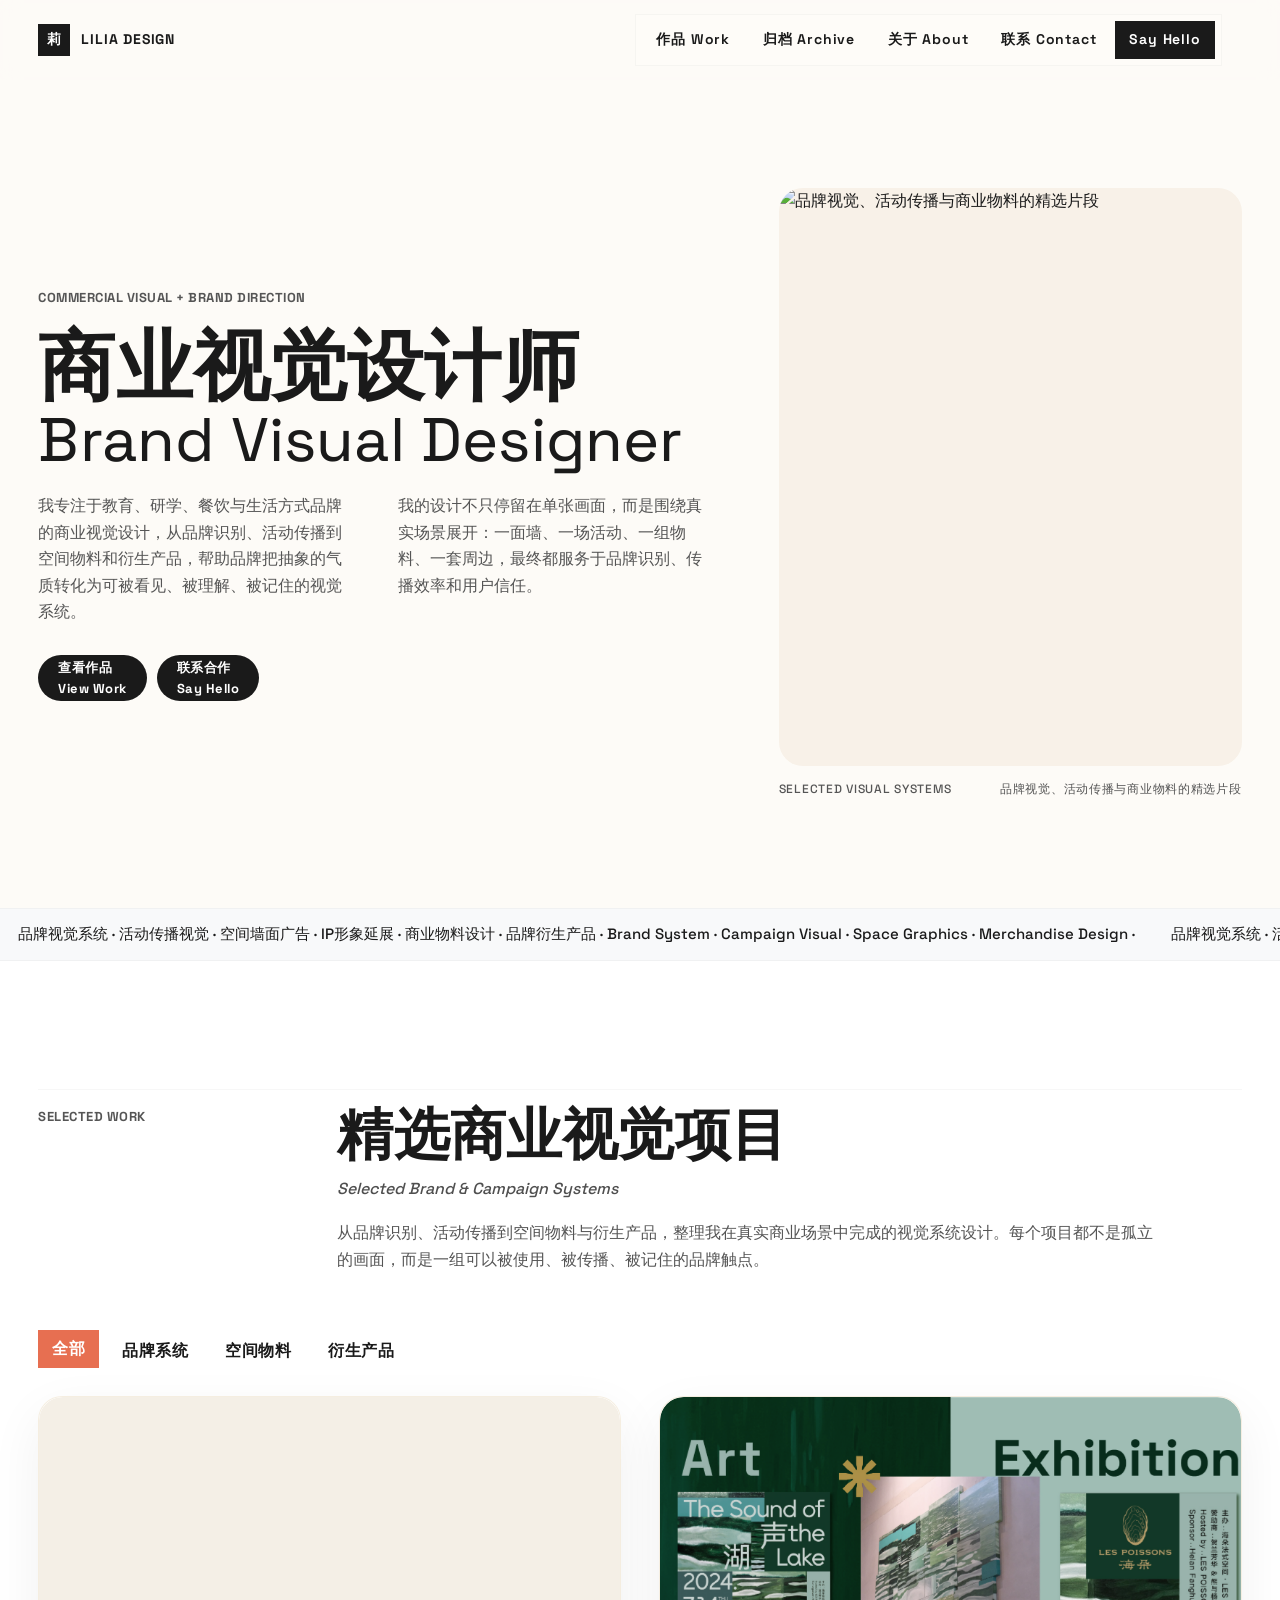
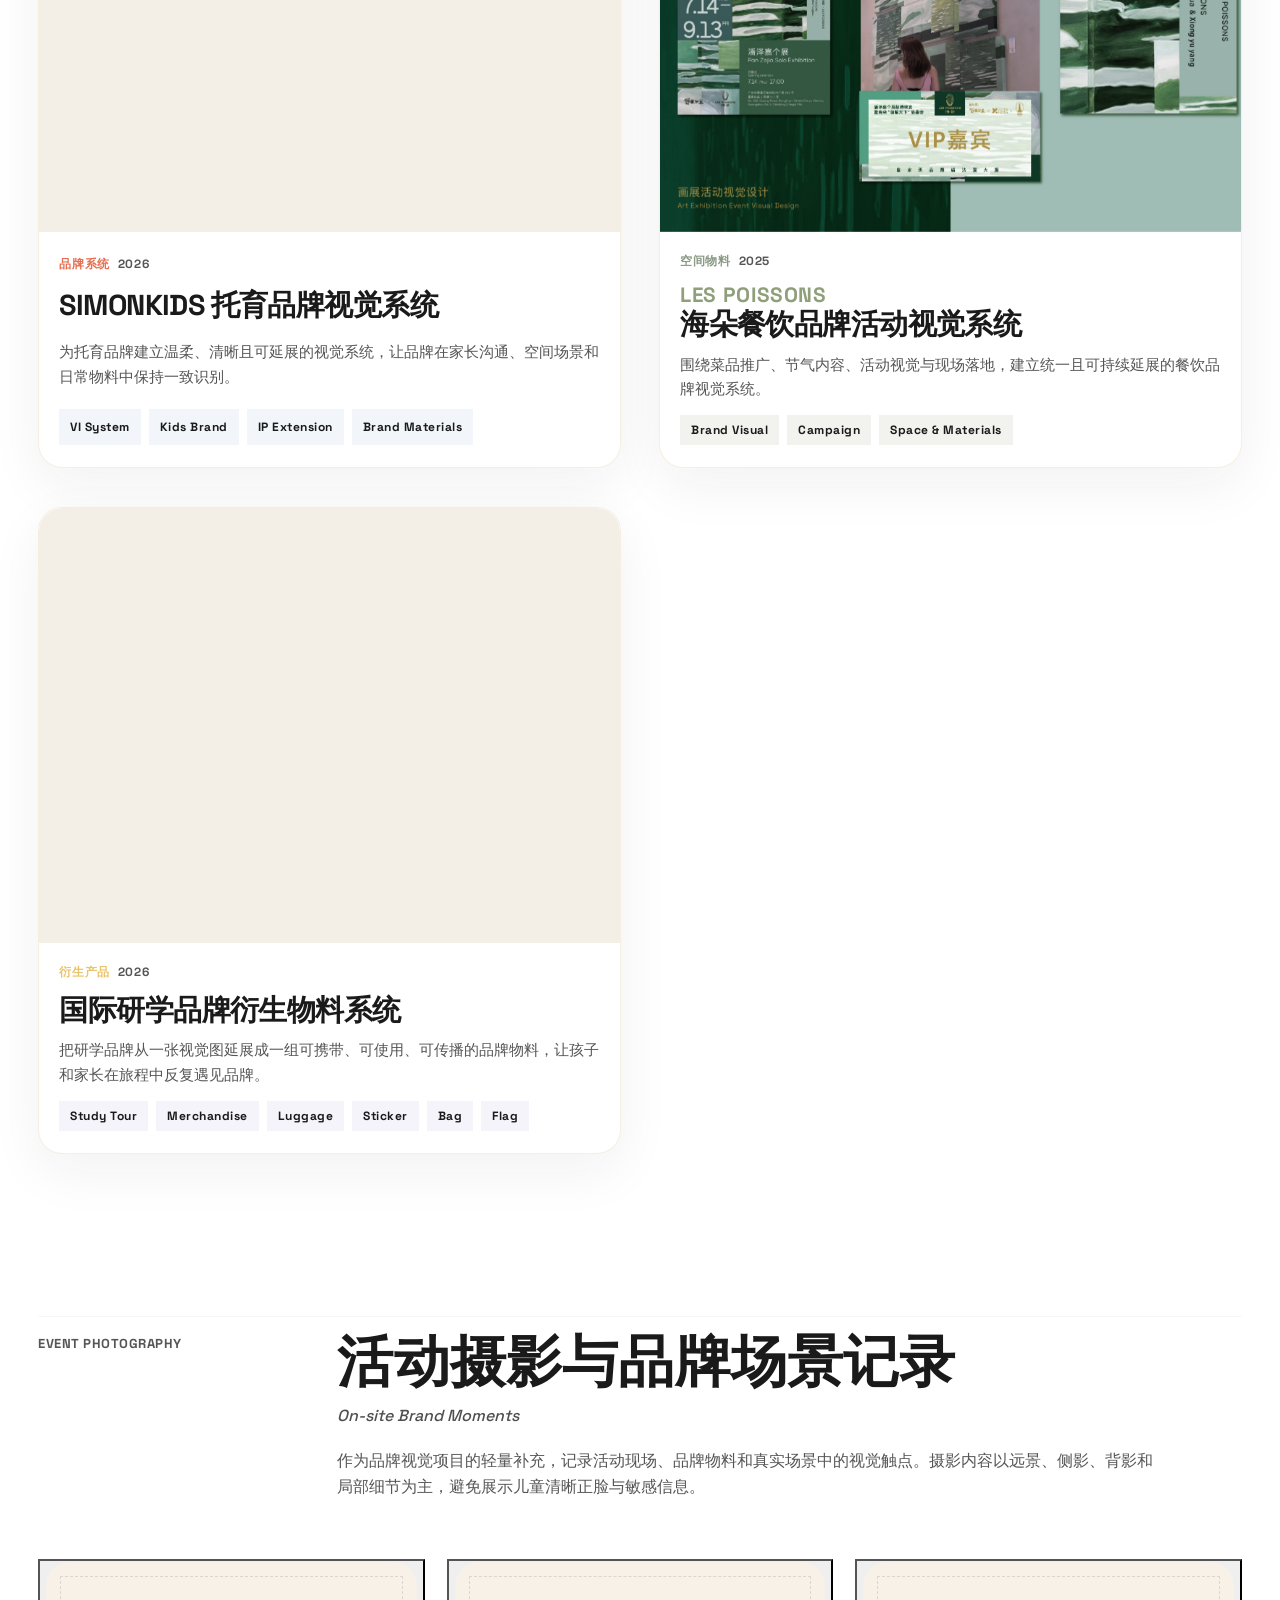
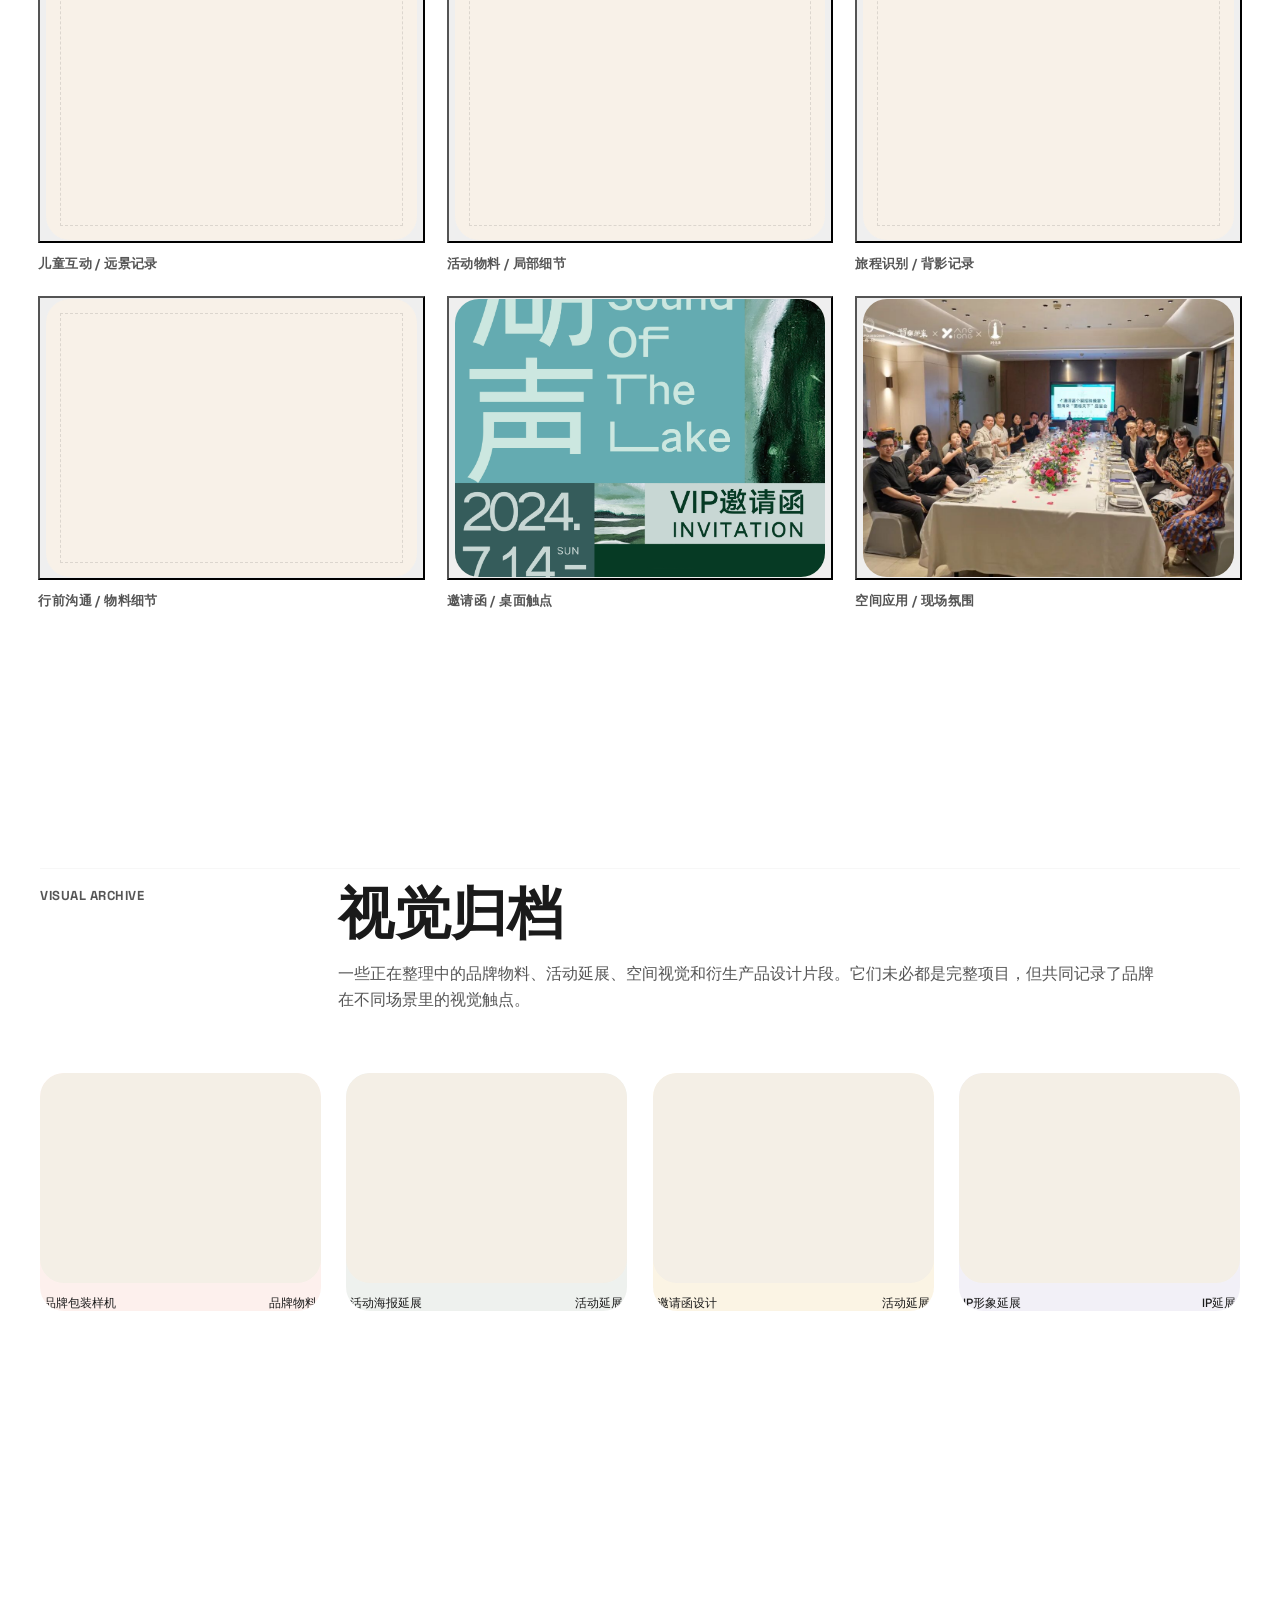
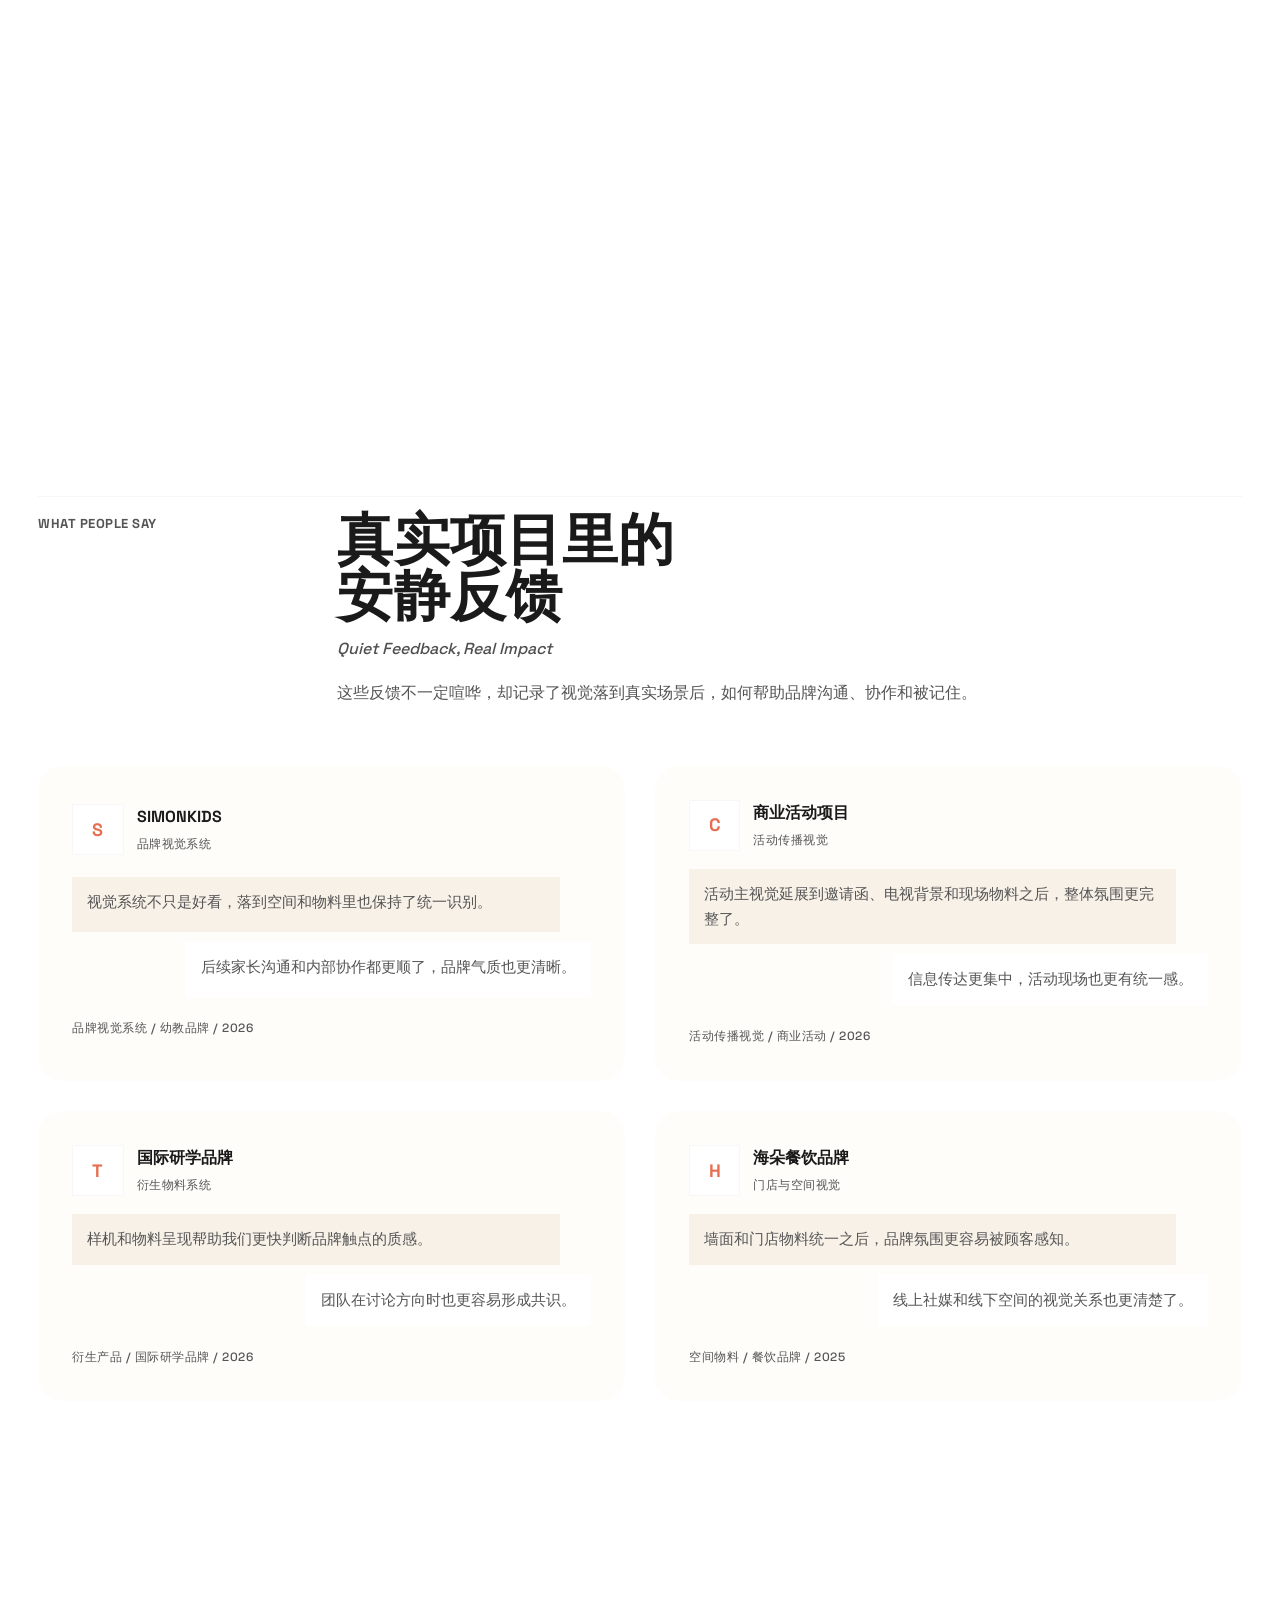
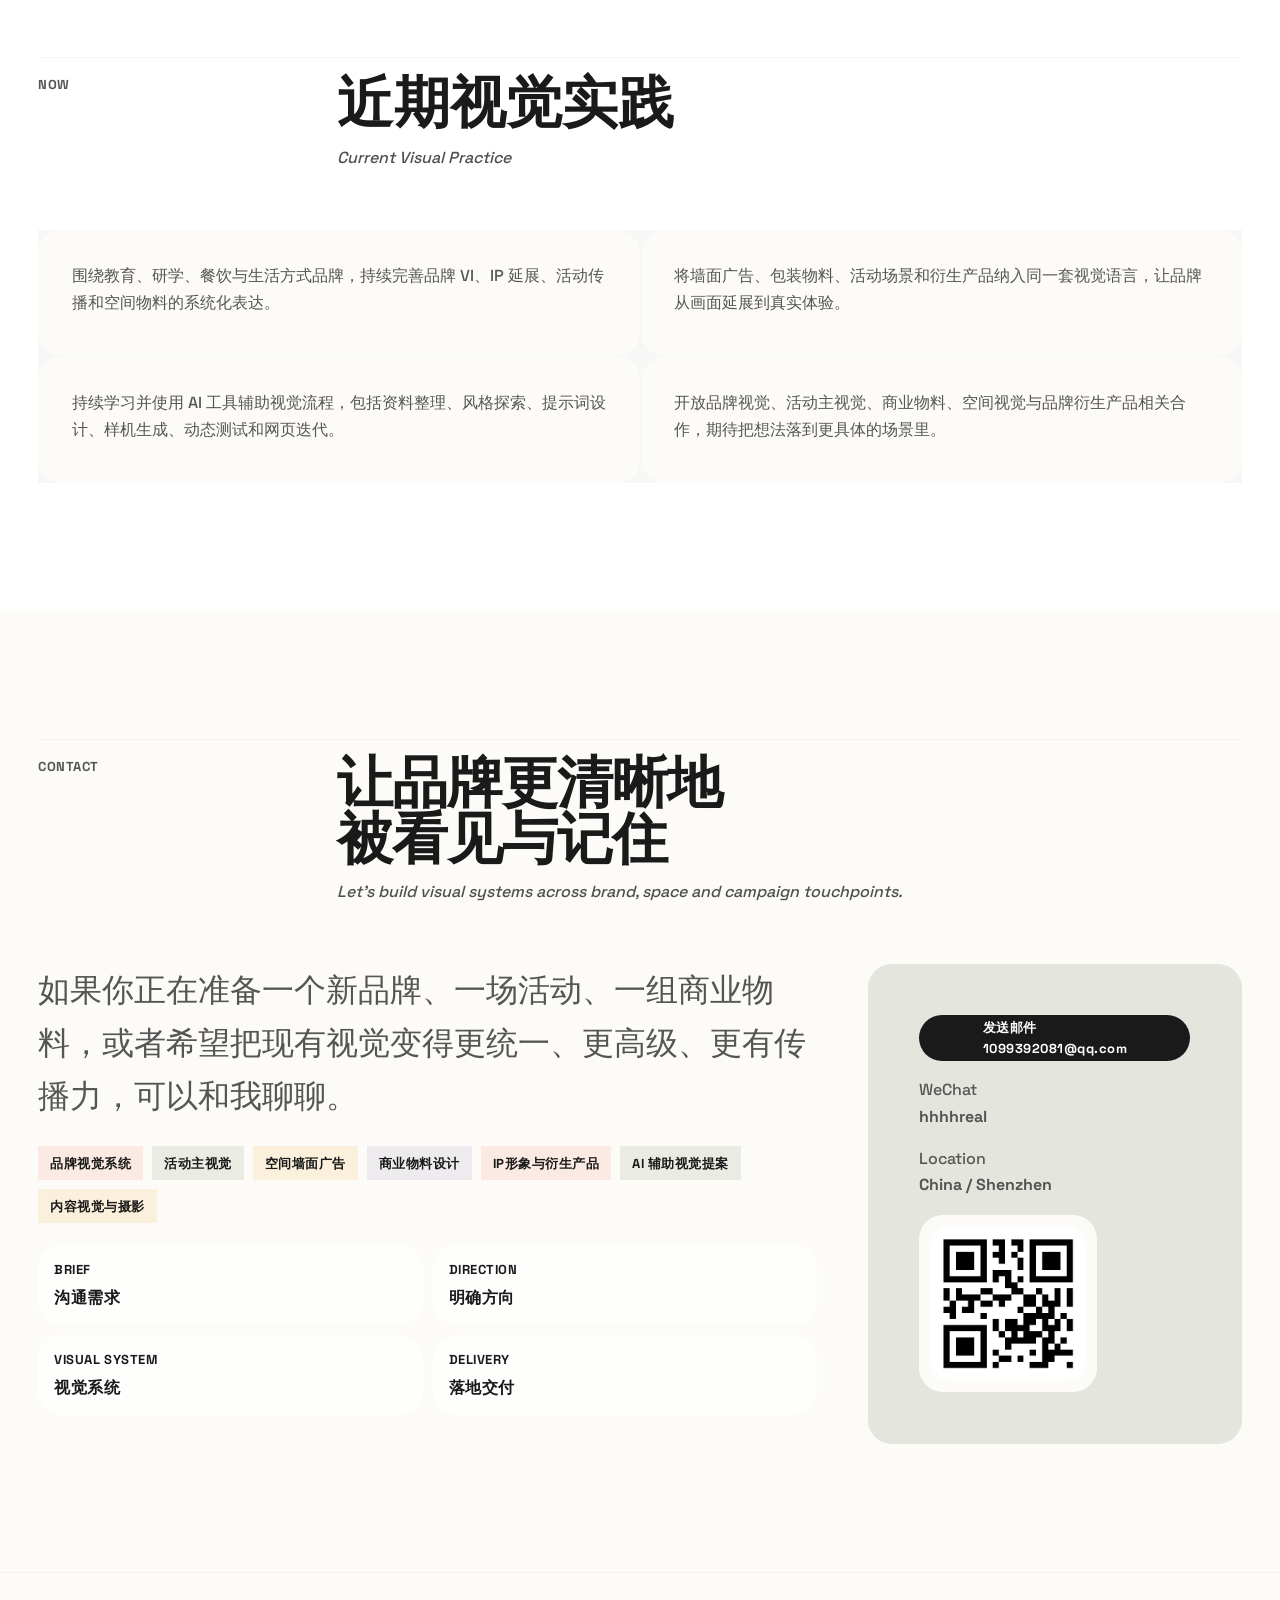
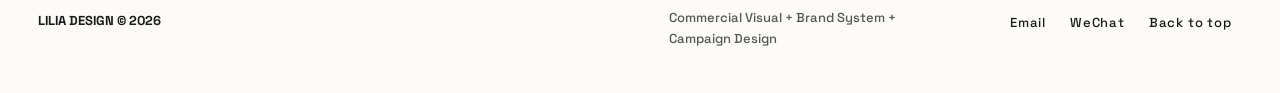
==== commit ae5097fd: "ok" ====
--- a/index.html
+++ b/index.html
@@ -80,6 +80,18 @@
           <div class="hover-preview" aria-hidden="true"><img src="" alt=""></div>
         </section>
 
+        <section class="section event-photography-section" id="event-photography">
+          <div class="section-header reveal">
+            <span class="section-kicker">EVENT PHOTOGRAPHY</span>
+            <div>
+              <h2 class="section-title">活动摄影与品牌场景记录</h2>
+              <p class="section-subtitle">On-site Brand Moments</p>
+              <p class="section-copy">作为品牌视觉项目的轻量补充，记录活动现场、品牌物料和真实场景中的视觉触点。摄影内容以远景、侧影、背影和局部细节为主，避免展示儿童清晰正脸与敏感信息。</p>
+            </div>
+          </div>
+          <div class="event-photo-grid" data-event-photography></div>
+        </section>
+
         <section class="section" id="archive">
           <div class="section-header reveal">
             <span class="section-kicker">VISUAL ARCHIVE</span>
--- a/css/content.css
+++ b/css/content.css
@@ -2028,3 +2028,2429 @@
     width: 140px;
   }
 }
+
+/* Haiduo restaurant project page */
+.haiduo-project {
+  --haiduo-ink: #f6efe2;
+  --haiduo-panel: #211711;
+  --haiduo-card: #1a130f;
+  --haiduo-gold: #c8a35f;
+  --haiduo-soft-gold: rgba(200, 163, 95, 0.28);
+  --haiduo-cream: #f6efe2;
+  --haiduo-green: #dfe8d6;
+  background: #100c09;
+}
+
+.haiduo-project .site-header {
+  background: rgba(16, 12, 9, 0.82);
+  border-bottom: 1px solid rgba(200, 163, 95, 0.16);
+}
+
+.haiduo-project .brand,
+.haiduo-project .header-center,
+.haiduo-project .nav-link {
+  color: rgba(246, 239, 226, 0.82);
+}
+
+.haiduo-project .brand-symbol,
+.haiduo-project .nav-cta {
+  background: var(--haiduo-gold);
+  color: #100c09;
+}
+
+.haiduo-project .site-nav {
+  border-color: rgba(200, 163, 95, 0.18);
+  background: rgba(28, 20, 16, 0.76);
+}
+
+.haiduo-main {
+  background:
+    radial-gradient(circle at 78% 8%, rgba(200, 163, 95, 0.2), transparent 30rem),
+    radial-gradient(circle at 12% 30%, rgba(112, 78, 39, 0.16), transparent 24rem),
+    linear-gradient(180deg, #100c09 0%, #19110d 44%, #120d0a 100%);
+}
+
+.haiduo-hero,
+.haiduo-section {
+  width: min(1240px, calc(100vw - 48px));
+  margin: 0 auto;
+}
+
+.haiduo-hero {
+  display: grid;
+  grid-template-columns: minmax(0, 1fr) minmax(260px, 0.35fr);
+  gap: clamp(28px, 5vw, 72px);
+  align-items: end;
+  padding: clamp(86px, 11vw, 150px) 0 clamp(52px, 7vw, 92px);
+}
+
+.haiduo-hero-copy {
+  max-width: 920px;
+}
+
+.haiduo-hero h1 {
+  display: grid;
+  gap: 8px;
+  max-width: 900px;
+  margin: 18px 0 24px;
+  color: var(--haiduo-cream);
+  font-family: "Space Grotesk", -apple-system, BlinkMacSystemFont, "PingFang SC", "Microsoft YaHei", sans-serif;
+  font-size: clamp(44px, 7vw, 98px);
+  font-weight: 700;
+  line-height: 0.98;
+  letter-spacing: -0.03em;
+}
+
+.haiduo-brand-name {
+  color: var(--haiduo-gold);
+  font-size: clamp(32px, 5.4vw, 82px);
+  letter-spacing: 0.01em;
+}
+
+.haiduo-hero p {
+  max-width: 850px;
+  margin: 0;
+  color: rgba(246, 239, 226, 0.72);
+  font-size: clamp(16px, 1.35vw, 20px);
+  line-height: 1.85;
+}
+
+.haiduo-hero-card {
+  display: grid;
+  gap: 18px;
+  padding: clamp(24px, 3vw, 38px);
+  border: 1px solid rgba(200, 163, 95, 0.34);
+  border-radius: 28px;
+  background:
+    linear-gradient(135deg, rgba(255, 255, 255, 0.12), rgba(200, 163, 95, 0.1)),
+    var(--haiduo-panel);
+  color: var(--haiduo-cream);
+  box-shadow: 0 26px 82px rgba(0, 0, 0, 0.28);
+}
+
+.haiduo-hero-card span {
+  color: rgba(246, 239, 226, 0.68);
+  font-size: 12px;
+  font-weight: 700;
+  letter-spacing: 0.12em;
+  text-transform: uppercase;
+}
+
+.haiduo-hero-card strong {
+  font-size: clamp(22px, 2.4vw, 34px);
+  line-height: 1.08;
+}
+
+.haiduo-hero-visual {
+  appearance: none;
+  display: block;
+  overflow: hidden;
+  width: 100%;
+  margin-top: 6px;
+  padding: 0;
+  border: 1px solid rgba(200, 163, 95, 0.28);
+  border-radius: 22px;
+  background: #0e0b09;
+  cursor: pointer;
+}
+
+.haiduo-hero-visual img {
+  width: 100%;
+  height: auto;
+  display: block;
+  object-fit: contain;
+  transition: transform 0.55s var(--ease-soft, cubic-bezier(0.25, 1, 0.5, 1));
+}
+
+.haiduo-hero-visual:hover img,
+.haiduo-hero-visual:focus-visible img {
+  transform: scale(1.025);
+}
+
+.haiduo-section {
+  position: relative;
+  padding: clamp(58px, 8vw, 110px) 0;
+}
+
+.haiduo-section::before {
+  content: "";
+  position: absolute;
+  top: 0;
+  left: 0;
+  right: 0;
+  height: 1px;
+  background: linear-gradient(90deg, transparent, rgba(200, 163, 95, 0.58), transparent);
+}
+
+.haiduo-section::after {
+  content: "";
+  position: absolute;
+  top: 10%;
+  right: -9%;
+  width: min(360px, 42vw);
+  aspect-ratio: 1;
+  border-radius: 999px;
+  background: radial-gradient(circle, rgba(200, 163, 95, 0.13), transparent 68%);
+  pointer-events: none;
+}
+
+.haiduo-section-heading {
+  position: relative;
+  z-index: 1;
+  display: grid;
+  grid-template-columns: minmax(160px, 0.28fr) minmax(0, 1fr);
+  gap: clamp(20px, 4vw, 64px);
+  margin-bottom: clamp(24px, 4vw, 50px);
+}
+
+.haiduo-section-heading h2 {
+  margin: 0;
+  color: var(--haiduo-gold);
+  font-size: clamp(30px, 5vw, 64px);
+  font-weight: 700;
+  line-height: 1.02;
+  letter-spacing: -0.03em;
+}
+
+.haiduo-section-heading p:last-child {
+  max-width: 760px;
+  margin: 10px 0 0;
+  color: rgba(246, 239, 226, 0.66);
+  line-height: 1.72;
+}
+
+.haiduo-project .section-copy,
+.haiduo-project .text-link {
+  color: rgba(246, 239, 226, 0.72);
+}
+
+.haiduo-project .text-link:hover,
+.haiduo-project .text-link:focus-visible {
+  color: var(--haiduo-gold);
+  background: rgba(200, 163, 95, 0.12);
+}
+
+.poster-rail {
+  position: relative;
+  z-index: 1;
+  display: grid;
+  grid-auto-flow: column;
+  grid-auto-columns: minmax(238px, 300px);
+  gap: clamp(18px, 2.2vw, 30px);
+  overflow-x: auto;
+  overscroll-behavior-inline: contain;
+  scroll-snap-type: x proximity;
+  padding: 4px 4px 22px;
+  scrollbar-width: thin;
+}
+
+.poster-card,
+.season-card,
+.case-board-image,
+.collage-card {
+  appearance: none;
+  border: 0;
+  padding: 0;
+  background: transparent;
+  color: inherit;
+  cursor: pointer;
+}
+
+.poster-card {
+  scroll-snap-align: start;
+  display: grid;
+  place-items: center;
+  padding: 14px;
+  border: 1px solid rgba(200, 163, 95, 0.35);
+  border-radius: 26px;
+  background:
+    radial-gradient(circle at 25% 0%, rgba(200, 163, 95, 0.18), transparent 42%),
+    linear-gradient(140deg, #251910, #0f0c0a 72%);
+  box-shadow: 0 18px 54px rgba(23, 18, 13, 0.18);
+  transition: transform 0.45s var(--ease-soft, cubic-bezier(0.25, 1, 0.5, 1)), box-shadow 0.45s var(--ease-soft, cubic-bezier(0.25, 1, 0.5, 1));
+}
+
+.poster-card:hover,
+.poster-card:focus-visible {
+  transform: translateY(-8px) scale(1.02);
+  box-shadow: 0 26px 72px rgba(23, 18, 13, 0.25);
+}
+
+.poster-card img,
+.season-card img,
+.case-board-image img,
+.collage-card img {
+  display: block;
+  width: 100%;
+  height: auto;
+  object-fit: contain;
+}
+
+.poster-card img {
+  max-height: 520px;
+  border-radius: 18px;
+}
+
+.seasonal-grid {
+  position: relative;
+  z-index: 1;
+  display: grid;
+  grid-template-columns: repeat(auto-fit, minmax(190px, 1fr));
+  gap: clamp(16px, 2vw, 26px);
+}
+
+.season-card {
+  padding: 12px;
+  border-radius: 24px;
+  background: var(--season-bg, var(--haiduo-cream));
+  box-shadow: 0 16px 46px rgba(80, 61, 32, 0.1);
+  transition: transform 0.45s var(--ease-soft, cubic-bezier(0.25, 1, 0.5, 1)), box-shadow 0.45s var(--ease-soft, cubic-bezier(0.25, 1, 0.5, 1));
+}
+
+.season-card:nth-child(3n + 1) {
+  --season-bg: #f8eedb;
+}
+
+.season-card:nth-child(3n + 2) {
+  --season-bg: #e4ead8;
+}
+
+.season-card:nth-child(3n + 3) {
+  --season-bg: #f2dfbb;
+}
+
+.season-card:hover,
+.season-card:focus-visible {
+  transform: translateY(-6px);
+  box-shadow: 0 22px 58px rgba(80, 61, 32, 0.14);
+}
+
+.season-card img {
+  border-radius: 18px;
+}
+
+.case-board-list {
+  position: relative;
+  z-index: 1;
+  display: grid;
+  gap: clamp(26px, 4vw, 52px);
+}
+
+.case-board {
+  display: grid;
+  grid-template-columns: minmax(220px, 0.34fr) minmax(0, 1fr);
+  gap: clamp(22px, 4vw, 56px);
+  align-items: center;
+  padding: clamp(22px, 3vw, 38px);
+  border: 1px solid rgba(200, 163, 95, 0.28);
+  border-radius: 30px;
+  background:
+    radial-gradient(circle at 100% 0%, rgba(200, 163, 95, 0.16), transparent 36%),
+    #1c1410;
+  color: var(--haiduo-cream);
+  box-shadow: 0 18px 58px rgba(34, 22, 12, 0.14);
+  transition: transform 0.45s var(--ease-soft, cubic-bezier(0.25, 1, 0.5, 1)), box-shadow 0.45s var(--ease-soft, cubic-bezier(0.25, 1, 0.5, 1));
+}
+
+.case-board.is-reverse {
+  grid-template-columns: minmax(0, 1fr) minmax(220px, 0.34fr);
+}
+
+.case-board.is-reverse .case-board-copy {
+  order: 2;
+}
+
+.case-board:hover {
+  transform: translateY(-6px);
+  box-shadow: 0 28px 80px rgba(34, 22, 12, 0.21);
+}
+
+.case-board-copy span {
+  color: var(--haiduo-gold);
+  font-size: 13px;
+  font-weight: 700;
+  letter-spacing: 0.1em;
+}
+
+.case-board-copy h3 {
+  margin: 12px 0 14px;
+  font-size: clamp(24px, 3vw, 42px);
+  line-height: 1.08;
+}
+
+.case-board-copy p {
+  margin: 0;
+  color: rgba(246, 239, 226, 0.7);
+  line-height: 1.72;
+}
+
+.case-board-images {
+  display: grid;
+  gap: 16px;
+}
+
+.case-board-image {
+  overflow: hidden;
+  border-radius: 22px;
+  background: #0e0b09;
+}
+
+.case-board-image img {
+  border-radius: 22px;
+  transition: transform 0.55s var(--ease-soft, cubic-bezier(0.25, 1, 0.5, 1));
+}
+
+.case-board-image:hover img,
+.case-board-image:focus-visible img {
+  transform: scale(1.025);
+}
+
+.onsite-collage {
+  position: relative;
+  z-index: 1;
+  display: grid;
+  grid-template-columns: repeat(4, minmax(0, 1fr));
+  grid-auto-flow: dense;
+  gap: clamp(14px, 1.8vw, 24px);
+}
+
+.collage-card {
+  overflow: hidden;
+  border-radius: 24px;
+  background: #211711;
+  box-shadow: 0 14px 42px rgba(34, 22, 12, 0.12);
+}
+
+.collage-card.is-large {
+  grid-column: span 2;
+  grid-row: span 2;
+}
+
+.collage-card img {
+  border-radius: inherit;
+  transition: transform 0.6s var(--ease-soft, cubic-bezier(0.25, 1, 0.5, 1));
+}
+
+.collage-card:hover img,
+.collage-card:focus-visible img {
+  transform: scale(1.035);
+}
+
+@media (max-width: 960px) {
+  .haiduo-hero,
+  .haiduo-section-heading,
+  .case-board,
+  .case-board.is-reverse {
+    grid-template-columns: 1fr;
+  }
+
+  .case-board.is-reverse .case-board-copy {
+    order: 0;
+  }
+
+  .onsite-collage {
+    grid-template-columns: repeat(2, minmax(0, 1fr));
+  }
+}
+
+@media (max-width: 640px) {
+  .haiduo-hero,
+  .haiduo-section {
+    width: min(100% - 32px, 1240px);
+  }
+
+  .haiduo-hero {
+    padding-top: 64px;
+  }
+
+  .haiduo-hero h1 {
+    font-size: clamp(38px, 13vw, 58px);
+  }
+
+  .poster-rail {
+    grid-auto-columns: minmax(230px, 78vw);
+  }
+
+  .seasonal-grid,
+  .onsite-collage {
+    grid-template-columns: 1fr;
+  }
+
+  .collage-card.is-large {
+    grid-column: auto;
+    grid-row: auto;
+  }
+}
+
+@media (prefers-reduced-motion: reduce) {
+  .poster-card,
+  .season-card,
+  .case-board,
+  .case-board-image img,
+  .collage-card img {
+    transition: none !important;
+  }
+
+  .poster-card:hover,
+  .season-card:hover,
+  .case-board:hover {
+    transform: none;
+  }
+}
+
+/* Haiduo final readability and layout tightening */
+.haiduo-project {
+  --haiduo-bg: #0b0806;
+  --haiduo-brown: #1a100b;
+  --haiduo-gold: #c9a35b;
+  --haiduo-cream: #f3e6d0;
+  --haiduo-copy: rgba(243, 230, 208, 0.84);
+  --haiduo-muted: rgba(243, 230, 208, 0.66);
+  --haiduo-dark-copy: #2a1b12;
+  background: var(--haiduo-bg);
+}
+
+.haiduo-main {
+  background:
+    radial-gradient(circle at 82% 12%, rgba(201, 163, 91, 0.18), transparent 25rem),
+    radial-gradient(circle at 12% 28%, rgba(91, 54, 24, 0.22), transparent 23rem),
+    linear-gradient(180deg, #0b0806 0%, #1a100b 52%, #0b0806 100%);
+  color: var(--haiduo-cream);
+}
+
+.haiduo-project .cursor-label {
+  display: none !important;
+}
+
+.haiduo-hero,
+.haiduo-section {
+  width: min(1240px, calc(100vw - 48px));
+}
+
+.haiduo-hero {
+  min-height: min(820px, calc(100vh - 72px));
+  grid-template-columns: minmax(0, 0.9fr) minmax(420px, 1.1fr);
+  align-items: center;
+  gap: clamp(28px, 4.8vw, 68px);
+  padding: clamp(58px, 7vw, 108px) 0 clamp(64px, 7vw, 112px);
+}
+
+.haiduo-hero-copy {
+  max-width: 760px;
+}
+
+.haiduo-hero h1 {
+  max-width: 760px;
+  margin: 18px 0 22px;
+  color: var(--haiduo-cream);
+  font-size: clamp(44px, 6vw, 86px);
+}
+
+.haiduo-brand-name,
+.haiduo-section-heading h2 {
+  color: var(--haiduo-gold);
+}
+
+.haiduo-hero p,
+.haiduo-section-heading p:last-child,
+.haiduo-project .section-copy {
+  max-width: 740px;
+  color: var(--haiduo-copy);
+  line-height: 1.72;
+}
+
+.haiduo-project .eyebrow,
+.haiduo-project .section-kicker {
+  color: rgba(201, 163, 91, 0.86);
+}
+
+.haiduo-section {
+  padding: clamp(78px, 8vw, 122px) 0;
+}
+
+.haiduo-section-heading {
+  margin-bottom: clamp(24px, 3.4vw, 44px);
+}
+
+.poster-rail {
+  display: flex;
+  grid-auto-flow: initial;
+  grid-auto-columns: initial;
+  align-items: flex-start;
+  gap: clamp(24px, 2.4vw, 32px);
+  padding: 6px 4px 24px;
+}
+
+.poster-card {
+  flex: 0 0 auto;
+  width: auto;
+  padding: 10px;
+  border: 1px solid rgba(201, 163, 91, 0.28);
+  border-radius: 24px;
+  background:
+    linear-gradient(145deg, rgba(201, 163, 91, 0.12), rgba(11, 8, 6, 0.12)),
+    #140d09;
+  box-shadow: 0 16px 42px rgba(0, 0, 0, 0.22);
+}
+
+.poster-card img {
+  width: auto;
+  height: clamp(420px, 52vw, 600px);
+  max-width: min(82vw, 430px);
+  object-fit: contain;
+  border-radius: 18px;
+}
+
+.poster-card:hover,
+.poster-card:focus-visible {
+  transform: translateY(-8px) scale(1.015);
+}
+
+.seasonal-grid {
+  grid-template-columns: repeat(4, minmax(0, 1fr));
+  gap: clamp(18px, 2vw, 26px);
+}
+
+.season-card {
+  padding: 10px;
+  border: 1px solid rgba(255, 255, 255, 0.16);
+  box-shadow: 0 14px 36px rgba(0, 0, 0, 0.16);
+}
+
+.season-card img {
+  width: 100%;
+  height: auto;
+  object-fit: contain;
+}
+
+.case-board {
+  grid-template-columns: minmax(240px, 0.28fr) minmax(0, 1fr);
+  padding: clamp(20px, 2.6vw, 34px);
+  background: #15100c;
+}
+
+.case-board.is-reverse {
+  grid-template-columns: minmax(0, 1fr) minmax(240px, 0.28fr);
+}
+
+.case-board-copy p {
+  color: var(--haiduo-copy);
+}
+
+.case-board-images {
+  gap: 14px;
+}
+
+.case-board-image {
+  border: 1px solid rgba(201, 163, 91, 0.2);
+}
+
+.case-board-image img {
+  width: 100%;
+  height: auto;
+  object-fit: contain;
+}
+
+.onsite-collage {
+  grid-template-columns: repeat(6, minmax(0, 1fr));
+  gap: clamp(14px, 1.6vw, 22px);
+}
+
+.collage-card {
+  aspect-ratio: 4 / 3;
+  border: 1px solid rgba(201, 163, 91, 0.18);
+}
+
+.collage-card.is-large {
+  grid-column: span 3;
+  grid-row: span 2;
+  aspect-ratio: 16 / 10;
+}
+
+.collage-card:nth-child(4n + 2),
+.collage-card:nth-child(5n + 4) {
+  aspect-ratio: 3 / 4;
+}
+
+.collage-card:not(.is-large) {
+  grid-column: span 2;
+}
+
+.collage-card img {
+  width: 100%;
+  height: 100%;
+  object-fit: cover;
+}
+
+.haiduo-project .lightbox-close {
+  border: 0;
+  background: rgba(246, 239, 226, 0.12);
+}
+
+@media (max-width: 960px) {
+  .haiduo-hero {
+    min-height: auto;
+    grid-template-columns: 1fr;
+  }
+
+
+  .seasonal-grid {
+    grid-template-columns: repeat(2, minmax(0, 1fr));
+  }
+
+  .case-board,
+  .case-board.is-reverse {
+    grid-template-columns: 1fr;
+  }
+
+  .onsite-collage {
+    grid-template-columns: repeat(2, minmax(0, 1fr));
+  }
+
+  .collage-card,
+  .collage-card.is-large,
+  .collage-card:not(.is-large) {
+    grid-column: auto;
+    grid-row: auto;
+  }
+}
+
+@media (max-width: 640px) {
+  .haiduo-section {
+    padding: clamp(64px, 14vw, 88px) 0;
+  }
+
+  .haiduo-hero {
+    padding: 56px 0 70px;
+  }
+
+  .poster-card img {
+    height: clamp(420px, 115vw, 520px);
+    max-width: 78vw;
+  }
+
+  .seasonal-grid,
+  .onsite-collage {
+    grid-template-columns: 1fr;
+  }
+}
+
+/* Haiduo page final render fixes: readability, ratios, and whitespace. */
+body.haiduo-project,
+body.haiduo-project .site-shell,
+body.haiduo-project .haiduo-project-page {
+  background: #0b0806 !important;
+  color: #f3e6d0 !important;
+  overflow-x: hidden;
+}
+
+body.haiduo-project .haiduo-project-page {
+  background:
+    radial-gradient(circle at 76% 8%, rgba(201, 163, 91, 0.18), transparent 28rem),
+    radial-gradient(circle at 16% 28%, rgba(85, 47, 20, 0.22), transparent 24rem),
+    linear-gradient(180deg, #0b0806 0%, #1a100b 48%, #0b0806 100%) !important;
+}
+
+body.haiduo-project .haiduo-project-page p,
+body.haiduo-project .haiduo-project-page .section-copy,
+body.haiduo-project .haiduo-project-page .case-board-copy p {
+  color: #f3e6d0 !important;
+  opacity: 1 !important;
+  line-height: 1.72;
+}
+
+body.haiduo-project .haiduo-project-page .section-kicker,
+body.haiduo-project .haiduo-project-page .eyebrow {
+  color: #c9a35b !important;
+  opacity: 1 !important;
+}
+
+body.haiduo-project .haiduo-project-page h1,
+body.haiduo-project .haiduo-project-page h2,
+body.haiduo-project .haiduo-project-page h3 {
+  color: #c9a35b !important;
+}
+
+body.haiduo-project .haiduo-hero,
+body.haiduo-project .haiduo-section {
+  width: min(1240px, calc(100vw - 48px)) !important;
+  max-width: 1240px;
+  margin-inline: auto !important;
+  background: transparent !important;
+}
+
+body.haiduo-project .haiduo-hero {
+  display: grid !important;
+  grid-template-columns: minmax(0, 0.9fr) minmax(420px, 1.1fr) !important;
+  align-items: center !important;
+  gap: clamp(30px, 5vw, 72px) !important;
+  min-height: min(800px, calc(100vh - 72px));
+  padding: clamp(56px, 7vw, 104px) 0 clamp(64px, 7vw, 108px) !important;
+}
+
+body.haiduo-project .haiduo-hero-copy {
+  max-width: 740px;
+}
+
+body.haiduo-project .haiduo-hero h1 {
+  display: grid;
+  gap: 8px;
+  margin: 18px 0 22px;
+  font-size: clamp(44px, 6vw, 84px);
+  line-height: 0.98;
+  letter-spacing: -0.03em;
+}
+
+body.haiduo-project .haiduo-hero p,
+body.haiduo-project .haiduo-section-heading p:last-child {
+  max-width: 720px;
+  font-size: clamp(16px, 1.25vw, 19px);
+}
+
+
+body.haiduo-project .poster-card,
+body.haiduo-project .season-card,
+body.haiduo-project .case-board-image,
+body.haiduo-project .collage-card {
+  position: relative;
+  overflow: hidden !important;
+  min-width: 0;
+  border: 1px solid rgba(201, 163, 91, 0.28) !important;
+  border-radius: 22px !important;
+  background: #120c08 !important;
+  box-shadow: 0 18px 48px rgba(0, 0, 0, 0.22) !important;
+}
+
+
+body.haiduo-project .collage-card img {
+  width: 100% !important;
+  height: 100% !important;
+  object-fit: cover !important;
+  display: block;
+}
+
+body.haiduo-project .haiduo-section {
+  padding: clamp(78px, 8vw, 120px) 0 !important;
+}
+
+body.haiduo-project .haiduo-section-heading {
+  display: grid !important;
+  grid-template-columns: minmax(170px, 0.26fr) minmax(0, 1fr) !important;
+  gap: clamp(22px, 4vw, 58px) !important;
+  margin-bottom: clamp(22px, 3vw, 40px) !important;
+  background: transparent !important;
+}
+
+body.haiduo-project .haiduo-section-heading h2 {
+  margin: 0;
+  font-size: clamp(30px, 4.7vw, 58px);
+  line-height: 1.03;
+}
+
+body.haiduo-project .poster-rail {
+  display: flex !important;
+  align-items: flex-start !important;
+  gap: clamp(24px, 2.4vw, 32px) !important;
+  overflow-x: auto !important;
+  padding: 4px 4px 24px !important;
+  scroll-snap-type: x proximity;
+}
+
+body.haiduo-project .poster-card {
+  flex: 0 0 auto !important;
+  width: auto !important;
+  height: auto !important;
+  padding: 10px !important;
+  border-radius: 24px !important;
+  background: linear-gradient(145deg, rgba(201, 163, 91, 0.14), rgba(18, 12, 8, 0.98)) !important;
+}
+
+body.haiduo-project .poster-card img {
+  display: block;
+  width: auto !important;
+  height: clamp(460px, 54vw, 620px) !important;
+  max-width: min(82vw, 430px) !important;
+  object-fit: contain !important;
+  border-radius: 16px !important;
+}
+
+body.haiduo-project .seasonal-grid {
+  display: grid !important;
+  grid-template-columns: repeat(4, minmax(0, 1fr)) !important;
+  gap: clamp(16px, 2vw, 24px) !important;
+  padding: clamp(18px, 2.4vw, 28px);
+  border-radius: 28px;
+  background: #f5efe4 !important;
+}
+
+body.haiduo-project .seasonal-grid + *,
+body.haiduo-project #seasonal-system .haiduo-section-heading p {
+  color: #2a1b12 !important;
+}
+
+body.haiduo-project #seasonal-system .haiduo-section-heading {
+  padding: clamp(20px, 2.4vw, 28px);
+  border-radius: 28px 28px 0 0;
+  background: #f5efe4 !important;
+}
+
+body.haiduo-project #seasonal-system .haiduo-section-heading h2,
+body.haiduo-project #seasonal-system .section-kicker {
+  color: #2a1b12 !important;
+}
+
+body.haiduo-project .season-card {
+  padding: 10px !important;
+  background: rgba(255, 255, 255, 0.68) !important;
+  box-shadow: none !important;
+}
+
+body.haiduo-project .season-card img {
+  width: 100% !important;
+  height: auto !important;
+  object-fit: contain !important;
+  border-radius: 16px !important;
+}
+
+body.haiduo-project .case-board {
+  display: grid !important;
+  grid-template-columns: minmax(230px, 0.32fr) minmax(0, 0.68fr) !important;
+  align-items: center !important;
+  gap: clamp(22px, 3vw, 42px) !important;
+  padding: clamp(18px, 2.4vw, 30px) !important;
+  border: 1px solid rgba(201, 163, 91, 0.24) !important;
+  border-radius: 28px !important;
+  background: #15100c !important;
+}
+
+body.haiduo-project .case-board.is-reverse {
+  grid-template-columns: minmax(0, 0.68fr) minmax(230px, 0.32fr) !important;
+}
+
+body.haiduo-project .case-board-images {
+  gap: 12px !important;
+}
+
+body.haiduo-project .case-board-image {
+  padding: 0 !important;
+  background: transparent !important;
+}
+
+body.haiduo-project .case-board-image img {
+  width: 100% !important;
+  height: auto !important;
+  object-fit: contain !important;
+  border-radius: 20px !important;
+}
+
+body.haiduo-project .onsite-collage {
+  display: grid !important;
+  grid-template-columns: repeat(6, minmax(0, 1fr)) !important;
+  gap: clamp(12px, 1.5vw, 20px) !important;
+}
+
+body.haiduo-project .collage-card {
+  padding: 0 !important;
+  aspect-ratio: 4 / 3 !important;
+  background: transparent !important;
+}
+
+body.haiduo-project .collage-card.is-large {
+  grid-column: span 3 !important;
+  grid-row: span 2 !important;
+  aspect-ratio: 16 / 10 !important;
+}
+
+body.haiduo-project .collage-card:not(.is-large) {
+  grid-column: span 2 !important;
+}
+
+body.haiduo-project .collage-card:nth-child(4n + 2),
+body.haiduo-project .collage-card:nth-child(5n + 4) {
+  aspect-ratio: 3 / 4 !important;
+}
+
+body.haiduo-project .poster-card:hover,
+body.haiduo-project .season-card:hover,
+body.haiduo-project .case-board:hover,
+body.haiduo-project .collage-card:hover {
+  transform: translateY(-6px) scale(1.01) !important;
+  box-shadow: 0 24px 60px rgba(0, 0, 0, 0.3) !important;
+}
+
+body.haiduo-project .custom-cursor,
+body.haiduo-project .cursor-label,
+body.haiduo-project .floating-view,
+body.haiduo-project .card-cta,
+body.haiduo-project .open-button,
+body.haiduo-project .project-link {
+  display: none !important;
+}
+
+@media (max-width: 960px) {
+  body.haiduo-project .haiduo-hero,
+  body.haiduo-project .haiduo-section-heading,
+  body.haiduo-project .case-board,
+  body.haiduo-project .case-board.is-reverse {
+    grid-template-columns: 1fr !important;
+  }
+
+
+  body.haiduo-project .seasonal-grid {
+    grid-template-columns: repeat(2, minmax(0, 1fr)) !important;
+  }
+
+  body.haiduo-project .onsite-collage {
+    grid-template-columns: repeat(2, minmax(0, 1fr)) !important;
+  }
+
+  body.haiduo-project .collage-card,
+  body.haiduo-project .collage-card.is-large,
+  body.haiduo-project .collage-card:not(.is-large) {
+    grid-column: auto !important;
+    grid-row: auto !important;
+  }
+}
+
+@media (max-width: 640px) {
+  body.haiduo-project .haiduo-hero,
+  body.haiduo-project .haiduo-section {
+    width: calc(100vw - 32px) !important;
+    max-width: calc(100vw - 32px) !important;
+    overflow-x: hidden;
+  }
+
+  body.haiduo-project .haiduo-section {
+    padding: 68px 0 !important;
+  }
+
+  body.haiduo-project .haiduo-hero-copy,
+  body.haiduo-project .haiduo-hero h1,
+  body.haiduo-project .haiduo-hero h1 span,
+  body.haiduo-project .haiduo-hero p {
+    min-width: 0;
+    max-width: 100%;
+  }
+
+  body.haiduo-project .haiduo-hero h1 {
+    font-size: clamp(32px, 9.4vw, 40px) !important;
+    line-height: 1.08 !important;
+  }
+
+  body.haiduo-project .haiduo-hero h1 span {
+    display: block;
+    white-space: normal !important;
+    overflow-wrap: anywhere !important;
+    word-break: break-all !important;
+  }
+
+  body.haiduo-project .haiduo-hero-tags {
+    display: grid !important;
+    grid-template-columns: repeat(2, minmax(0, 1fr));
+    max-width: 100%;
+    overflow: hidden;
+  }
+
+  body.haiduo-project .haiduo-hero-tags span {
+    justify-content: center;
+    max-width: 100%;
+    white-space: normal;
+    text-align: center;
+    padding: 7px 9px;
+    line-height: 1.18;
+  }
+
+
+  body.haiduo-project .poster-card img {
+    height: clamp(420px, 112vw, 520px) !important;
+    max-width: 78vw !important;
+  }
+
+  body.haiduo-project .seasonal-grid,
+  body.haiduo-project .onsite-collage {
+    grid-template-columns: 1fr !important;
+  }
+}
+
+@media (max-width: 420px) {
+  body.haiduo-project .haiduo-hero-tags {
+    grid-template-columns: 1fr;
+  }
+
+  body.haiduo-project .haiduo-hero h1 {
+    font-size: clamp(30px, 8.8vw, 36px) !important;
+  }
+}
+
+body.haiduo-project .haiduo-hero-tags {
+  display: flex;
+  flex-wrap: wrap;
+  gap: 10px;
+  margin-top: 24px;
+}
+
+body.haiduo-project .haiduo-hero-tags span {
+  display: inline-flex;
+  align-items: center;
+  min-height: 34px;
+  padding: 0 13px;
+  border: 1px solid rgba(201, 163, 91, 0.28);
+  border-radius: 999px;
+  background: rgba(201, 163, 91, 0.08);
+  color: #f3e6d0;
+  font-size: 12px;
+  font-weight: 700;
+  letter-spacing: 0.04em;
+}
+
+body.haiduo-project #seasonal-system .haiduo-section-heading {
+  background: transparent !important;
+  padding: 0 !important;
+  border-radius: 0 !important;
+}
+
+body.haiduo-project #seasonal-system .haiduo-section-heading h2,
+body.haiduo-project #seasonal-system .section-kicker {
+  color: #c9a35b !important;
+}
+
+body.haiduo-project #seasonal-system .haiduo-section-heading p {
+  color: #f3e6d0 !important;
+  opacity: 1 !important;
+}
+
+body.haiduo-project .seasonal-grid {
+  color: #2a1b12 !important;
+  display: flex !important;
+  align-items: flex-start;
+  gap: clamp(18px, 2vw, 24px) !important;
+  overflow-x: auto;
+  padding: clamp(16px, 2vw, 22px) !important;
+  scroll-snap-type: x proximity;
+}
+
+body.haiduo-project .seasonal-grid .season-card {
+  flex: 0 0 clamp(190px, 18vw, 245px);
+  scroll-snap-align: start;
+}
+
+body.haiduo-project .seasonal-grid .season-card img {
+  width: 100% !important;
+  height: auto !important;
+}
+
+/* Haiduo onsite implementation case board */
+body.haiduo-project .haiduo-project-page .onsite-showcase {
+  position: relative;
+  display: grid;
+  gap: clamp(22px, 3vw, 36px);
+}
+
+body.haiduo-project .haiduo-project-page #onsite-implementation {
+  padding-bottom: clamp(52px, 6vw, 86px) !important;
+}
+
+body.haiduo-project .haiduo-project-page .onsite-showcase-intro {
+  display: grid;
+  gap: 8px;
+  max-width: 760px;
+  padding: clamp(18px, 2.2vw, 26px);
+  border: 1px solid rgba(201, 163, 91, 0.18);
+  border-radius: 24px;
+  background: rgba(21, 16, 12, 0.72);
+}
+
+body.haiduo-project .haiduo-project-page .onsite-showcase-intro span {
+  color: #c9a35b;
+  font-size: 12px;
+  font-weight: 760;
+  letter-spacing: 0.08em;
+  text-transform: uppercase;
+}
+
+body.haiduo-project .haiduo-project-page .onsite-showcase-intro p {
+  margin: 0;
+  max-width: 680px;
+  color: #f3e6d0 !important;
+  opacity: 1 !important;
+}
+
+body.haiduo-project .haiduo-project-page .onsite-grid {
+  display: grid !important;
+  grid-template-columns: repeat(12, minmax(0, 1fr)) !important;
+  gap: clamp(16px, 1.8vw, 22px) !important;
+  align-items: stretch;
+}
+
+body.haiduo-project .haiduo-project-page .onsite-item {
+  appearance: none;
+  position: relative;
+  display: block;
+  overflow: hidden;
+  min-width: 0;
+  padding: 0 !important;
+  border: 1px solid rgba(201, 163, 91, 0.28) !important;
+  border-radius: 24px !important;
+  background: #120c08 !important;
+  box-shadow: 0 18px 48px rgba(0, 0, 0, 0.22) !important;
+  color: inherit;
+  cursor: pointer;
+  transition:
+    transform 0.38s var(--ease-soft, cubic-bezier(0.25, 1, 0.5, 1)),
+    box-shadow 0.38s var(--ease-soft, cubic-bezier(0.25, 1, 0.5, 1)),
+    border-color 0.38s var(--ease-soft, cubic-bezier(0.25, 1, 0.5, 1));
+}
+
+body.haiduo-project .haiduo-project-page .onsite-item.is-main {
+  grid-column: span 7;
+  aspect-ratio: 16 / 9;
+}
+
+body.haiduo-project .haiduo-project-page .onsite-item.is-tall {
+  grid-column: span 5;
+  aspect-ratio: 3 / 4;
+}
+
+body.haiduo-project .haiduo-project-page .onsite-item.is-wide {
+  grid-column: span 4;
+  aspect-ratio: 4 / 3;
+}
+
+body.haiduo-project .haiduo-project-page .onsite-item.is-wide:nth-last-child(1),
+body.haiduo-project .haiduo-project-page .onsite-item.is-wide:nth-last-child(2) {
+  grid-column: span 6;
+  aspect-ratio: 16 / 10;
+}
+
+body.haiduo-project .haiduo-project-page .onsite-item.is-material {
+  grid-column: span 4;
+  aspect-ratio: 4 / 3;
+  padding: 12px !important;
+  background:
+    linear-gradient(145deg, rgba(201, 163, 91, 0.18), rgba(244, 234, 216, 0.88)),
+    #f4ead8 !important;
+}
+
+body.haiduo-project .haiduo-project-page .onsite-item.is-material.is-tall {
+  grid-column: span 4;
+  aspect-ratio: 3 / 4;
+}
+
+body.haiduo-project .haiduo-project-page .onsite-item img {
+  display: block;
+  width: 100% !important;
+  height: 100% !important;
+  border-radius: inherit;
+  transition: transform 0.55s var(--ease-soft, cubic-bezier(0.25, 1, 0.5, 1));
+}
+
+body.haiduo-project .haiduo-project-page .onsite-item:not(.is-material) img {
+  object-fit: cover !important;
+}
+
+body.haiduo-project .haiduo-project-page .onsite-item.is-material img {
+  object-fit: contain !important;
+  background: #f4ead8;
+}
+
+body.haiduo-project .haiduo-project-page .onsite-item-label {
+  position: absolute;
+  top: 12px;
+  left: 12px;
+  z-index: 2;
+  display: inline-flex;
+  align-items: center;
+  min-height: 28px;
+  padding: 0 10px;
+  border-radius: 999px;
+  background: rgba(11, 8, 6, 0.72);
+  color: #f3e6d0;
+  font-size: 11px;
+  font-weight: 760;
+  letter-spacing: 0.06em;
+  text-transform: uppercase;
+  backdrop-filter: blur(8px);
+}
+
+body.haiduo-project .haiduo-project-page .onsite-item.is-material .onsite-item-label {
+  background: rgba(42, 27, 18, 0.74);
+}
+
+body.haiduo-project .haiduo-project-page .onsite-item:hover,
+body.haiduo-project .haiduo-project-page .onsite-item:focus-visible {
+  transform: translateY(-6px) scale(1.006) !important;
+  border-color: rgba(201, 163, 91, 0.42) !important;
+  box-shadow: 0 26px 62px rgba(0, 0, 0, 0.32) !important;
+}
+
+body.haiduo-project .haiduo-project-page .onsite-item:hover img,
+body.haiduo-project .haiduo-project-page .onsite-item:focus-visible img {
+  transform: scale(1.025);
+}
+
+body.haiduo-project .haiduo-project-page .case-board-copy h3,
+body.haiduo-project .haiduo-project-page .case-board-copy span {
+  color: #c9a35b !important;
+  opacity: 1 !important;
+}
+
+body.haiduo-project .haiduo-project-page .case-board-copy p {
+  color: #f3e6d0 !important;
+  opacity: 1 !important;
+}
+
+@media (max-width: 960px) {
+  body.haiduo-project .haiduo-project-page .onsite-grid {
+    grid-template-columns: repeat(2, minmax(0, 1fr)) !important;
+  }
+
+  body.haiduo-project .haiduo-project-page .onsite-item,
+  body.haiduo-project .haiduo-project-page .onsite-item.is-main,
+  body.haiduo-project .haiduo-project-page .onsite-item.is-tall,
+  body.haiduo-project .haiduo-project-page .onsite-item.is-wide,
+  body.haiduo-project .haiduo-project-page .onsite-item.is-material,
+  body.haiduo-project .haiduo-project-page .onsite-item.is-material.is-tall {
+    grid-column: auto !important;
+  }
+
+  body.haiduo-project .haiduo-project-page .onsite-item.is-main,
+  body.haiduo-project .haiduo-project-page .onsite-item.is-wide {
+    aspect-ratio: 16 / 10;
+  }
+}
+
+/* Haiduo hero: single project cover image */
+body.haiduo-project .haiduo-project-page .haiduo-hero {
+  grid-template-columns: minmax(0, 0.42fr) minmax(0, 0.52fr) !important;
+  gap: clamp(34px, 5.6vw, 74px) !important;
+  min-height: min(820px, 84vh) !important;
+  align-items: center !important;
+}
+
+body.haiduo-project .haiduo-project-page .haiduo-hero-copy {
+  max-width: 600px !important;
+}
+
+body.haiduo-project .haiduo-project-page .haiduo-hero p {
+  max-width: 590px !important;
+  line-height: 1.74;
+}
+
+body.haiduo-project .haiduo-project-page .haiduo-hero-tags {
+  max-width: 560px;
+}
+
+body.haiduo-project .haiduo-project-page .hero-visual-single {
+  appearance: none;
+  position: relative;
+  display: block;
+  box-sizing: border-box;
+  width: 100%;
+  min-width: 0;
+  overflow: hidden;
+  padding: clamp(8px, 1vw, 12px);
+  border: 1px solid rgba(201, 163, 91, 0.35) !important;
+  border-radius: 28px !important;
+  background: rgba(255, 255, 255, 0.03) !important;
+  box-shadow:
+    0 30px 80px rgba(0, 0, 0, 0.4),
+    0 0 90px rgba(60, 121, 79, 0.12),
+    0 0 64px rgba(201, 163, 91, 0.09) !important;
+  cursor: pointer;
+  transition:
+    transform 0.42s var(--ease-soft, cubic-bezier(0.25, 1, 0.5, 1)),
+    box-shadow 0.42s var(--ease-soft, cubic-bezier(0.25, 1, 0.5, 1));
+}
+
+body.haiduo-project .haiduo-project-page .hero-visual-single img {
+  display: block;
+  width: 100% !important;
+  height: auto !important;
+  max-height: min(66vh, 680px);
+  object-fit: contain !important;
+  border-radius: 20px !important;
+}
+
+body.haiduo-project .haiduo-project-page .hero-visual-single:hover,
+body.haiduo-project .haiduo-project-page .hero-visual-single:focus-visible {
+  transform: translateY(-5px) !important;
+  box-shadow:
+    0 38px 92px rgba(0, 0, 0, 0.48),
+    0 0 110px rgba(60, 121, 79, 0.16),
+    0 0 72px rgba(201, 163, 91, 0.12) !important;
+}
+
+@media (max-width: 960px) {
+  body.haiduo-project .haiduo-project-page .haiduo-hero {
+    grid-template-columns: 1fr !important;
+    min-height: auto !important;
+  }
+
+  body.haiduo-project .haiduo-project-page .hero-visual-single {
+    width: 100%;
+  }
+
+  body.haiduo-project .haiduo-project-page .hero-visual-single img {
+    max-height: none;
+  }
+}
+
+@media (max-width: 640px) {
+  body.haiduo-project .haiduo-project-page .haiduo-hero,
+  body.haiduo-project .haiduo-project-page .haiduo-section {
+    width: calc(100vw - 32px) !important;
+    max-width: calc(100vw - 32px) !important;
+    overflow-x: hidden;
+  }
+
+  body.haiduo-project .haiduo-project-page .haiduo-hero-copy,
+  body.haiduo-project .haiduo-project-page .haiduo-hero h1,
+  body.haiduo-project .haiduo-project-page .haiduo-hero h1 span,
+  body.haiduo-project .haiduo-project-page .haiduo-hero p,
+  body.haiduo-project .haiduo-project-page .eyebrow {
+    min-width: 0;
+    max-width: 100%;
+    white-space: normal !important;
+    overflow-wrap: anywhere;
+  }
+
+  body.haiduo-project .haiduo-project-page .haiduo-hero-tags {
+    display: grid !important;
+    grid-template-columns: 1fr !important;
+    width: 100%;
+    max-width: 100%;
+  }
+
+  body.haiduo-project .haiduo-project-page .hero-visual-single {
+    width: 100%;
+    max-width: 100%;
+    border-radius: 22px !important;
+    padding: 7px;
+  }
+
+  body.haiduo-project .haiduo-project-page .hero-visual-single img {
+    max-width: 100%;
+    border-radius: 16px !important;
+  }
+}
+
+/* Haiduo editorial copy rhythm and project value */
+body.haiduo-project .haiduo-project-page .haiduo-hero p,
+body.haiduo-project .haiduo-project-page .haiduo-section-heading p,
+body.haiduo-project .haiduo-project-page .case-board-copy p,
+body.haiduo-project .haiduo-project-page .value-copy {
+  font-weight: 400 !important;
+  line-height: 1.72 !important;
+  letter-spacing: 0 !important;
+}
+
+body.haiduo-project .haiduo-project-page .haiduo-hero p,
+body.haiduo-project .haiduo-project-page .haiduo-section-heading p,
+body.haiduo-project .haiduo-project-page .case-board-copy p {
+  max-width: 760px !important;
+  color: #f3e6d0 !important;
+  opacity: 1 !important;
+}
+
+body.haiduo-project .haiduo-project-page .haiduo-section-heading h2,
+body.haiduo-project .haiduo-project-page .case-board-copy h3 {
+  font-weight: 700 !important;
+}
+
+body.haiduo-project .haiduo-project-page .section-kicker,
+body.haiduo-project .haiduo-project-page .eyebrow {
+  font-weight: 700 !important;
+  letter-spacing: 0.08em !important;
+}
+
+body.haiduo-project .haiduo-project-page .haiduo-section {
+  padding-top: clamp(84px, 8vw, 128px) !important;
+  padding-bottom: clamp(84px, 8vw, 128px) !important;
+}
+
+body.haiduo-project .haiduo-project-page #onsite-implementation {
+  padding-bottom: clamp(86px, 8vw, 128px) !important;
+}
+
+body.haiduo-project .haiduo-project-page .onsite-showcase {
+  margin-top: clamp(12px, 2vw, 22px);
+}
+
+body.haiduo-project .haiduo-project-page .onsite-showcase-intro {
+  display: none !important;
+}
+
+body.haiduo-project .haiduo-project-page .project-value {
+  width: 100%;
+  margin: 0;
+  padding: clamp(88px, 9vw, 120px) 24px clamp(72px, 8vw, 104px);
+  background:
+    radial-gradient(circle at 50% 0%, rgba(201, 163, 91, 0.12), transparent 42%),
+    #0b0806 !important;
+  color: #f8f3ea !important;
+}
+
+body.haiduo-project .haiduo-project-page .project-value-inner {
+  max-width: 1180px;
+  margin: 0 auto;
+  padding: clamp(40px, 6vw, 72px);
+  border: 1px solid rgba(201, 163, 91, 0.22);
+  border-radius: 28px;
+  background: rgba(255, 255, 255, 0.025);
+}
+
+body.haiduo-project .haiduo-project-page .project-value .section-kicker {
+  display: block;
+  margin-bottom: 20px;
+  color: #c9a35b !important;
+  font-weight: 700 !important;
+  letter-spacing: 0.08em !important;
+}
+
+body.haiduo-project .haiduo-project-page .project-value .value-copy {
+  max-width: 800px;
+  margin: 0;
+  color: #f8f3ea !important;
+  font-size: clamp(18px, 2vw, 24px);
+  line-height: 1.75 !important;
+  font-weight: 400 !important;
+}
+
+body.haiduo-project .haiduo-project-page .value-keywords {
+  display: grid;
+  grid-template-columns: repeat(3, minmax(0, 1fr));
+  gap: 18px;
+  margin-top: clamp(28px, 4vw, 40px);
+}
+
+body.haiduo-project .haiduo-project-page .value-card {
+  display: grid;
+  gap: 8px;
+  min-height: 120px;
+  align-content: center;
+  padding: 22px;
+  border: 1px solid rgba(201, 163, 91, 0.2);
+  border-radius: 18px;
+  background: rgba(255, 255, 255, 0.035);
+}
+
+body.haiduo-project .haiduo-project-page .value-card strong {
+  color: #c9a35b;
+  font-size: clamp(16px, 1.4vw, 20px);
+  font-weight: 700;
+  letter-spacing: 0.02em;
+}
+
+body.haiduo-project .haiduo-project-page .value-card span {
+  color: #f8f3ea;
+  font-size: 15px;
+  font-weight: 400;
+}
+
+body.haiduo-project .haiduo-project-page .project-nav {
+  display: flex;
+  justify-content: space-between;
+  gap: 18px;
+  max-width: 1180px;
+  margin: clamp(34px, 4vw, 54px) auto 0;
+  padding-top: 22px;
+  border-top: 1px solid rgba(248, 243, 234, 0.14);
+}
+
+body.haiduo-project .haiduo-project-page .project-nav a {
+  display: inline-flex;
+  align-items: center;
+  min-height: 48px;
+  padding: 12px 0;
+  color: #c9a35b !important;
+  text-decoration: none;
+  font-weight: 700;
+  transition: color 0.25s ease, transform 0.25s ease;
+}
+
+body.haiduo-project .haiduo-project-page .project-nav a:hover,
+body.haiduo-project .haiduo-project-page .project-nav a:focus-visible {
+  color: #ffffff !important;
+}
+
+body.haiduo-project .haiduo-project-page .project-nav .prev:hover,
+body.haiduo-project .haiduo-project-page .project-nav .prev:focus-visible {
+  transform: translateX(-5px);
+}
+
+body.haiduo-project .haiduo-project-page .project-nav .next:hover,
+body.haiduo-project .haiduo-project-page .project-nav .next:focus-visible {
+  transform: translateX(5px);
+}
+
+@media (max-width: 640px) {
+  body.haiduo-project .haiduo-project-page .haiduo-section {
+    padding-top: 72px !important;
+    padding-bottom: 72px !important;
+  }
+
+  body.haiduo-project .haiduo-project-page .project-value {
+    padding: 72px 18px 68px;
+  }
+
+  body.haiduo-project .haiduo-project-page .project-value-inner {
+    padding: 26px 20px;
+    border-radius: 22px;
+  }
+
+  body.haiduo-project .haiduo-project-page .value-keywords {
+    grid-template-columns: 1fr;
+    gap: 12px;
+  }
+
+  body.haiduo-project .haiduo-project-page .project-nav {
+    display: grid;
+    gap: 10px;
+  }
+
+  body.haiduo-project .haiduo-project-page .project-nav a {
+    min-height: 44px;
+  }
+}
+
+/* Haiduo event visual case cards */
+body.haiduo-project .haiduo-project-page #event-visual .case-board-list {
+  display: grid;
+  gap: clamp(40px, 4.2vw, 56px);
+}
+
+body.haiduo-project .haiduo-project-page #event-visual .case-board {
+  display: grid !important;
+  grid-template-columns: minmax(260px, 0.34fr) minmax(0, 0.66fr) !important;
+  align-items: center !important;
+  gap: clamp(24px, 4vw, 54px) !important;
+  padding: clamp(24px, 3.2vw, 42px) !important;
+  border: 1px solid rgba(201, 163, 91, 0.26) !important;
+  border-radius: 30px !important;
+  background:
+    radial-gradient(circle at 12% 10%, rgba(201, 163, 91, 0.11), transparent 32%),
+    linear-gradient(135deg, #14100c 0%, #0f0b08 100%) !important;
+  box-shadow: 0 24px 68px rgba(0, 0, 0, 0.24) !important;
+}
+
+body.haiduo-project .haiduo-project-page #event-visual .case-board.is-reverse {
+  grid-template-columns: minmax(0, 0.66fr) minmax(260px, 0.34fr) !important;
+}
+
+body.haiduo-project .haiduo-project-page #event-visual .case-board-copy {
+  display: grid;
+  gap: 14px;
+  max-width: 390px;
+}
+
+body.haiduo-project .haiduo-project-page #event-visual .case-board-copy h3 {
+  margin: 0;
+  font-size: clamp(28px, 3.5vw, 46px);
+  line-height: 1.05;
+  letter-spacing: -0.03em;
+}
+
+body.haiduo-project .haiduo-project-page #event-visual .case-board-copy p {
+  margin: 0;
+  max-width: 360px !important;
+  font-size: clamp(15px, 1.2vw, 18px);
+}
+
+body.haiduo-project .haiduo-project-page #event-visual .case-tags {
+  display: flex;
+  flex-wrap: wrap;
+  gap: 8px;
+  margin-top: 4px;
+}
+
+body.haiduo-project .haiduo-project-page #event-visual .case-tags small {
+  display: inline-flex;
+  align-items: center;
+  min-height: 30px;
+  padding: 0 10px;
+  border: 1px solid rgba(201, 163, 91, 0.24);
+  border-radius: 999px;
+  background: rgba(201, 163, 91, 0.08);
+  color: #f3e6d0;
+  font-size: 11px;
+  font-weight: 700;
+  letter-spacing: 0.04em;
+}
+
+body.haiduo-project .haiduo-project-page #event-visual .case-board-images {
+  display: grid;
+  gap: 14px !important;
+}
+
+body.haiduo-project .haiduo-project-page #event-visual .case-board-image {
+  padding: 0 !important;
+  border-radius: 24px !important;
+  background: transparent !important;
+}
+
+body.haiduo-project .haiduo-project-page #event-visual .case-board-image img {
+  width: 100% !important;
+  height: auto !important;
+  border-radius: 24px !important;
+}
+
+@media (max-width: 960px) {
+  body.haiduo-project .haiduo-project-page #event-visual .case-board,
+  body.haiduo-project .haiduo-project-page #event-visual .case-board.is-reverse {
+    grid-template-columns: 1fr !important;
+  }
+
+  body.haiduo-project .haiduo-project-page #event-visual .case-board .case-board-copy,
+  body.haiduo-project .haiduo-project-page #event-visual .case-board.is-reverse .case-board-copy {
+    order: 0;
+  }
+
+  body.haiduo-project .haiduo-project-page #event-visual .case-board .case-board-images,
+  body.haiduo-project .haiduo-project-page #event-visual .case-board.is-reverse .case-board-images {
+    order: -1;
+  }
+
+  body.haiduo-project .haiduo-project-page #event-visual .case-board-copy,
+  body.haiduo-project .haiduo-project-page #event-visual .case-board-copy p {
+    max-width: 100% !important;
+  }
+}
+
+/* Haiduo onsite case-board layout: grouped, not masonry */
+body.haiduo-project .haiduo-project-page .onsite-board {
+  display: grid;
+  gap: clamp(30px, 4vw, 52px);
+}
+
+body.haiduo-project .haiduo-project-page .onsite-group {
+  display: grid;
+  gap: 16px;
+}
+
+body.haiduo-project .haiduo-project-page .onsite-group-heading {
+  display: flex;
+  align-items: baseline;
+  gap: 12px;
+  color: #c9a35b;
+}
+
+body.haiduo-project .haiduo-project-page .onsite-group-heading span {
+  font-size: 13px;
+  font-weight: 800;
+  letter-spacing: 0.08em;
+  text-transform: uppercase;
+}
+
+body.haiduo-project .haiduo-project-page .onsite-group-heading small {
+  color: #f3e6d0;
+  font-size: 13px;
+  font-weight: 400;
+  opacity: 0.86;
+}
+
+body.haiduo-project .haiduo-project-page .onsite-group-grid {
+  display: grid;
+  gap: clamp(16px, 1.8vw, 22px);
+}
+
+body.haiduo-project .haiduo-project-page .onsite-main-group .onsite-group-grid {
+  grid-template-columns: 1fr;
+}
+
+body.haiduo-project .haiduo-project-page .onsite-material-group .onsite-group-grid {
+  grid-template-columns: repeat(3, minmax(0, 1fr));
+}
+
+body.haiduo-project .haiduo-project-page .onsite-moment-group .onsite-group-grid {
+  grid-template-columns: repeat(2, minmax(0, 1fr));
+}
+
+body.haiduo-project .haiduo-project-page .onsite-board .onsite-item {
+  grid-column: auto !important;
+  grid-row: auto !important;
+  padding: 0 !important;
+}
+
+body.haiduo-project .haiduo-project-page .onsite-board .onsite-main-group .onsite-item {
+  aspect-ratio: 16 / 10 !important;
+}
+
+body.haiduo-project .haiduo-project-page .onsite-board .onsite-material-group .onsite-item {
+  aspect-ratio: 4 / 5 !important;
+  padding: 12px !important;
+  background:
+    linear-gradient(145deg, rgba(201, 163, 91, 0.16), rgba(244, 234, 216, 0.9)),
+    #f4ead8 !important;
+}
+
+body.haiduo-project .haiduo-project-page .onsite-board .onsite-moment-group .onsite-item {
+  aspect-ratio: 4 / 3 !important;
+}
+
+body.haiduo-project .haiduo-project-page .onsite-board .onsite-material-group .onsite-item img {
+  object-fit: contain !important;
+}
+
+body.haiduo-project .haiduo-project-page .onsite-board .onsite-main-group .onsite-item img,
+body.haiduo-project .haiduo-project-page .onsite-board .onsite-moment-group .onsite-item img {
+  object-fit: cover !important;
+}
+
+body.haiduo-project .haiduo-project-page .onsite-board .onsite-item-label {
+  display: none !important;
+}
+
+@media (max-width: 960px) {
+  body.haiduo-project .haiduo-project-page .onsite-material-group .onsite-group-grid,
+  body.haiduo-project .haiduo-project-page .onsite-moment-group .onsite-group-grid {
+    grid-template-columns: repeat(2, minmax(0, 1fr));
+  }
+}
+
+@media (max-width: 640px) {
+  body.haiduo-project .haiduo-project-page .onsite-board {
+    gap: 28px;
+  }
+
+  body.haiduo-project .haiduo-project-page .onsite-group-heading {
+    display: grid;
+    gap: 4px;
+  }
+
+  body.haiduo-project .haiduo-project-page .onsite-material-group .onsite-group-grid,
+  body.haiduo-project .haiduo-project-page .onsite-moment-group .onsite-group-grid {
+    grid-template-columns: 1fr;
+  }
+
+  body.haiduo-project .haiduo-project-page .onsite-board .onsite-main-group .onsite-item,
+  body.haiduo-project .haiduo-project-page .onsite-board .onsite-moment-group .onsite-item {
+    aspect-ratio: 4 / 3 !important;
+  }
+}
+
+@media (max-width: 640px) {
+  body.haiduo-project .haiduo-project-page .onsite-grid {
+    grid-template-columns: 1fr !important;
+    gap: 16px !important;
+  }
+
+  body.haiduo-project .haiduo-project-page .onsite-item,
+  body.haiduo-project .haiduo-project-page .onsite-item.is-main,
+  body.haiduo-project .haiduo-project-page .onsite-item.is-tall,
+  body.haiduo-project .haiduo-project-page .onsite-item.is-wide,
+  body.haiduo-project .haiduo-project-page .onsite-item.is-material,
+  body.haiduo-project .haiduo-project-page .onsite-item.is-material.is-tall {
+    aspect-ratio: 4 / 3;
+  }
+
+  body.haiduo-project .haiduo-project-page .onsite-item.is-material,
+  body.haiduo-project .haiduo-project-page .onsite-item.is-material.is-tall {
+    aspect-ratio: 3 / 4;
+  }
+}
+
+@media (prefers-reduced-motion: reduce) {
+  body.haiduo-project .haiduo-project-page .onsite-item,
+  body.haiduo-project .haiduo-project-page .onsite-item img {
+    transition: none !important;
+  }
+
+  body.haiduo-project .haiduo-project-page .onsite-item:hover,
+  body.haiduo-project .haiduo-project-page .onsite-item:focus-visible {
+    transform: none !important;
+  }
+}
+
+/* Final Haiduo section title system */
+body.haiduo-project .haiduo-project-page .section-header.haiduo-section-heading {
+  display: grid !important;
+  grid-template-columns: 180px minmax(0, 1fr) !important;
+  gap: clamp(28px, 4vw, 40px) !important;
+  align-items: start !important;
+  margin: 0 0 clamp(48px, 5vw, 64px) !important;
+  padding: 0 !important;
+  border: 0 !important;
+  background: transparent !important;
+}
+
+body.haiduo-project .haiduo-project-page .section-label {
+  margin: 0 !important;
+  color: #c9a35b !important;
+  font-size: 13px !important;
+  font-weight: 700 !important;
+  line-height: 1.25 !important;
+  letter-spacing: 0.08em !important;
+  text-transform: uppercase !important;
+}
+
+body.haiduo-project .haiduo-project-page .section-heading-copy {
+  min-width: 0;
+}
+
+body.haiduo-project .haiduo-project-page .section-header .section-title {
+  max-width: 760px !important;
+  margin: 0 0 18px !important;
+  color: #c9a35b !important;
+  font-size: clamp(42px, 5vw, 72px) !important;
+  font-weight: 700 !important;
+  line-height: 1.05 !important;
+  letter-spacing: -0.04em !important;
+}
+
+body.haiduo-project .haiduo-project-page .section-header .section-copy {
+  max-width: 620px !important;
+  margin: 0 !important;
+  color: #f3e6d0 !important;
+  font-size: clamp(16px, 1.25vw, 18px) !important;
+  font-weight: 400 !important;
+  line-height: 1.75 !important;
+  letter-spacing: 0 !important;
+}
+
+body.haiduo-project .haiduo-project-page #onsite-implementation .section-header.haiduo-section-heading {
+  margin-bottom: clamp(48px, 5vw, 64px) !important;
+}
+
+body.haiduo-project .haiduo-project-page #onsite-implementation .section-header .section-copy {
+  max-width: 620px !important;
+}
+
+body.haiduo-project .haiduo-project-page .project-value .section-kicker {
+  display: block;
+  margin-bottom: 22px;
+  color: #c9a35b !important;
+  font-size: 13px;
+  font-weight: 700;
+  letter-spacing: 0.08em;
+  text-transform: uppercase;
+}
+
+@media (max-width: 760px) {
+  body.haiduo-project,
+  body.haiduo-project .site-shell,
+  body.haiduo-project .haiduo-main,
+  body.haiduo-project .haiduo-project-page {
+    max-width: 100vw;
+    overflow-x: hidden;
+  }
+
+  body.haiduo-project .haiduo-project-page .haiduo-hero {
+    grid-template-columns: 1fr !important;
+    gap: 34px !important;
+    min-height: auto !important;
+    padding-inline: 16px !important;
+  }
+
+  body.haiduo-project .haiduo-project-page .haiduo-hero-copy {
+    width: 100%;
+    max-width: calc(100vw - 32px) !important;
+    min-width: 0;
+  }
+
+  body.haiduo-project .haiduo-project-page .haiduo-hero .eyebrow {
+    max-width: calc(100vw - 32px) !important;
+    white-space: normal !important;
+    overflow-wrap: anywhere !important;
+    word-break: normal !important;
+    font-size: 12px !important;
+    line-height: 1.35 !important;
+  }
+
+  body.haiduo-project .haiduo-project-page .haiduo-hero h1 {
+    max-width: calc(100vw - 32px) !important;
+    overflow-wrap: anywhere;
+    word-break: break-all !important;
+    white-space: normal !important;
+    font-size: clamp(36px, 10.8vw, 50px) !important;
+    line-height: 1.05 !important;
+    letter-spacing: -0.04em !important;
+  }
+
+  body.haiduo-project .haiduo-project-page .haiduo-hero h1 span {
+    display: block;
+    max-width: 100%;
+    white-space: normal !important;
+    overflow-wrap: anywhere !important;
+    word-break: break-all !important;
+  }
+
+  body.haiduo-project .haiduo-project-page .haiduo-hero-copy > p:not(.eyebrow) {
+    max-width: 100% !important;
+    overflow-wrap: break-word;
+    white-space: normal !important;
+    word-break: break-all !important;
+    font-size: 15px !important;
+    line-height: 1.75 !important;
+  }
+
+  body.haiduo-project .haiduo-project-page .hero-visual-single {
+    width: 100% !important;
+    max-width: calc(100vw - 32px) !important;
+  }
+
+  body.haiduo-project .haiduo-project-page .section-header.haiduo-section-heading {
+    grid-template-columns: 1fr !important;
+    gap: 14px !important;
+    margin-bottom: 34px !important;
+  }
+
+  body.haiduo-project .haiduo-project-page .section-header .section-title {
+    font-size: clamp(34px, 11vw, 52px) !important;
+    line-height: 1.08 !important;
+  }
+
+  body.haiduo-project .haiduo-project-page .section-header .section-copy {
+    max-width: 100% !important;
+    font-size: 16px !important;
+    line-height: 1.7 !important;
+  }
+}
+
+/* Reusable selected work card system */
+.work-list .project-card.work-card {
+  display: grid !important;
+  grid-template-rows: auto 1fr;
+  gap: 0 !important;
+  padding: 0 !important;
+  overflow: hidden !important;
+  border: 1px solid rgba(201, 163, 91, 0.18) !important;
+  border-radius: 24px !important;
+  background: rgba(255, 255, 255, 0.58) !important;
+  box-shadow: 0 18px 54px rgba(26, 26, 26, 0.06) !important;
+  color: var(--text-primary, #1a1a1a) !important;
+  text-decoration: none !important;
+  transition: transform 0.28s ease, box-shadow 0.28s ease, background-color 0.28s ease, border-color 0.28s ease !important;
+}
+
+.work-list .project-card.work-card:hover,
+.work-list .project-card.work-card:focus-visible {
+  transform: translateY(-6px) !important;
+  border-color: rgba(201, 163, 91, 0.34) !important;
+  background: rgba(255, 255, 255, 0.76) !important;
+  box-shadow: 0 24px 60px rgba(26, 26, 26, 0.12) !important;
+}
+
+.work-list .project-card.work-card .work-card-media {
+  aspect-ratio: 4 / 3 !important;
+  width: 100% !important;
+  height: auto !important;
+  max-height: none !important;
+  overflow: hidden !important;
+  border: 0 !important;
+  border-radius: 24px 24px 0 0 !important;
+  background: #f4efe6 !important;
+  box-shadow: none !important;
+}
+
+.work-list .project-card.work-card .work-card-media img {
+  width: 100% !important;
+  height: 100% !important;
+  display: block !important;
+  object-fit: cover !important;
+  transition: transform 0.5s cubic-bezier(0.25, 1, 0.5, 1) !important;
+}
+
+.work-list .project-card.work-card:hover .work-card-media img {
+  transform: scale(1.035) !important;
+}
+
+.work-list .project-card.work-card .work-card-body {
+  display: grid;
+  gap: 12px;
+  padding: 20px 20px 22px !important;
+}
+
+.work-list .project-card.work-card .project-card-meta {
+  margin: 0 !important;
+  font-size: 12px !important;
+  font-weight: 700 !important;
+  letter-spacing: 0.05em !important;
+  color: var(--text-muted, #555) !important;
+}
+
+.work-list .project-card.work-card h3 {
+  display: grid;
+  gap: 2px;
+  margin: 0 !important;
+  color: var(--text-primary, #1a1a1a) !important;
+  font-size: clamp(23px, 2.25vw, 34px) !important;
+  font-weight: 700 !important;
+  line-height: 1.1 !important;
+  letter-spacing: -0.02em !important;
+}
+
+.work-list .project-card.work-card h3 span:first-child {
+  color: var(--theme-accent, #e76f51);
+  font-size: 0.72em;
+  letter-spacing: 0.03em;
+  text-transform: uppercase;
+}
+
+.work-list .project-card.work-card p {
+  display: -webkit-box;
+  max-width: 44em;
+  margin: 0 !important;
+  overflow: hidden;
+  -webkit-box-orient: vertical;
+  -webkit-line-clamp: 2;
+  color: var(--text-muted, #555) !important;
+  font-size: 15px !important;
+  font-weight: 500 !important;
+  line-height: 1.62 !important;
+}
+
+.work-list .project-card.work-card .tag-list {
+  display: flex;
+  flex-wrap: wrap;
+  gap: 8px;
+  margin-top: 2px;
+}
+
+.work-list .project-card.work-card .tag-list span {
+  display: inline-flex;
+  align-items: center;
+  min-height: 30px;
+  padding: 0 11px;
+  border: 0 !important;
+  border-radius: 999px;
+  background: color-mix(in srgb, var(--theme-accent, #e76f51) 12%, white);
+  color: var(--text-primary, #1a1a1a);
+  font-size: 12px;
+  font-weight: 700;
+  line-height: 1;
+}
+
+@media (max-width: 760px) {
+  .work-list .project-card.work-card {
+    border-radius: 20px !important;
+  }
+
+  .work-list .project-card.work-card .work-card-media {
+    border-radius: 20px 20px 0 0 !important;
+  }
+
+  .work-list .project-card.work-card:hover,
+  .work-list .project-card.work-card:focus-visible {
+    transform: none !important;
+  }
+}
+
+/* Final mobile safety layer for the Haiduo cover page */
+@media (max-width: 760px) {
+  body.haiduo-project .haiduo-project-page .haiduo-hero {
+    width: 100% !important;
+    max-width: 100vw !important;
+    overflow-x: hidden !important;
+    box-sizing: border-box !important;
+  }
+
+  body.haiduo-project .haiduo-project-page .haiduo-hero-copy,
+  body.haiduo-project .haiduo-project-page .section-heading-copy {
+    width: 100% !important;
+    max-width: calc(100vw - 32px) !important;
+    min-width: 0 !important;
+  }
+
+  body.haiduo-project .haiduo-project-page .haiduo-hero .eyebrow,
+  body.haiduo-project .haiduo-project-page .haiduo-hero h1,
+  body.haiduo-project .haiduo-project-page .haiduo-hero h1 span,
+  body.haiduo-project .haiduo-project-page .haiduo-hero-copy > p:not(.eyebrow),
+  body.haiduo-project .haiduo-project-page .section-copy {
+    max-width: calc(100vw - 32px) !important;
+    white-space: normal !important;
+    overflow-wrap: anywhere !important;
+    word-break: break-all !important;
+  }
+
+  body.haiduo-project .haiduo-project-page .haiduo-hero h1 {
+    font-size: clamp(30px, 8vw, 32px) !important;
+    line-height: 1.08 !important;
+    letter-spacing: -0.03em !important;
+  }
+
+  body.haiduo-project .haiduo-project-page .section-header .section-title {
+    max-width: calc(100vw - 32px) !important;
+    font-size: clamp(32px, 9vw, 44px) !important;
+    word-break: break-all !important;
+  }
+}
+
+/* Project Brief & Impact module */
+.project-brief-impact {
+  width: min(1180px, calc(100% - 48px));
+  margin: clamp(72px, 9vw, 128px) auto;
+  padding: clamp(28px, 4vw, 52px);
+  display: grid;
+  grid-template-columns: minmax(0, 0.92fr) minmax(320px, 1.08fr);
+  gap: clamp(28px, 5vw, 68px);
+  align-items: stretch;
+  border: 0;
+  border-radius: var(--radius-large, 32px);
+  background: rgba(255, 255, 255, 0.72);
+  box-shadow: 0 20px 70px rgba(26, 26, 26, 0.06);
+  box-sizing: border-box;
+}
+
+.project-brief-impact,
+.project-brief-impact * {
+  min-width: 0;
+  overflow-wrap: break-word;
+}
+
+.project-brief-impact .brief-copy {
+  display: flex;
+  min-width: 0;
+  flex-direction: column;
+  justify-content: center;
+  gap: 18px;
+}
+
+.project-brief-impact .brief-copy .section-kicker {
+  margin: 0;
+  color: var(--theme-accent, #e76f51);
+  font-size: 12px;
+  font-weight: 700;
+  letter-spacing: 0.08em;
+  text-transform: uppercase;
+}
+
+.project-brief-impact h2 {
+  margin: 0;
+  color: var(--text-primary, #1a1a1a);
+  font-size: clamp(34px, 4vw, 56px);
+  font-weight: 700;
+  line-height: 1.08;
+  letter-spacing: -0.03em;
+}
+
+.project-brief-impact .brief-copy p {
+  max-width: 620px;
+  margin: 0;
+  color: var(--text-muted, #555);
+  font-size: clamp(16px, 1.2vw, 18px);
+  font-weight: 500;
+  line-height: 1.75;
+}
+
+.project-brief-impact .impact-panel {
+  display: grid;
+  grid-template-columns: repeat(3, minmax(0, 1fr));
+  gap: 14px;
+}
+
+.project-brief-impact .impact-card {
+  min-height: 168px;
+  padding: 20px;
+  display: flex;
+  flex-direction: column;
+  justify-content: space-between;
+  gap: 12px;
+  border: 0;
+  border-radius: 22px;
+  background: rgba(244, 239, 230, 0.84);
+  box-sizing: border-box;
+}
+
+.project-brief-impact .impact-card strong {
+  display: block;
+  color: var(--theme-accent, #e76f51);
+  font-size: clamp(34px, 4vw, 54px);
+  font-weight: 700;
+  line-height: 0.9;
+  letter-spacing: -0.04em;
+}
+
+.project-brief-impact .impact-card > span {
+  color: var(--text-primary, #1a1a1a);
+  font-size: 15px;
+  font-weight: 700;
+  line-height: 1.2;
+}
+
+.project-brief-impact .impact-card p {
+  margin: 0;
+  color: var(--text-muted, #555);
+  font-size: 13px;
+  font-weight: 500;
+  line-height: 1.55;
+}
+
+.project-brief-impact .impact-summary {
+  grid-column: 1 / -1;
+  margin: 0;
+  padding: 18px 20px;
+  border-radius: 20px;
+  background: rgba(255, 255, 255, 0.7);
+  color: var(--text-primary, #1a1a1a);
+  font-size: clamp(15px, 1.1vw, 17px);
+  font-weight: 600;
+  line-height: 1.65;
+  box-sizing: border-box;
+}
+
+body.haiduo-project .haiduo-project-page .project-brief-impact {
+  width: min(1180px, calc(100% - 48px));
+  margin: clamp(72px, 8vw, 116px) auto;
+  border: 1px solid rgba(201, 163, 91, 0.22);
+  background:
+    radial-gradient(circle at 86% 10%, rgba(201, 163, 91, 0.13), transparent 34%),
+    linear-gradient(145deg, rgba(26, 16, 11, 0.96), rgba(11, 8, 6, 0.96));
+  box-shadow: 0 30px 90px rgba(0, 0, 0, 0.28);
+}
+
+body.haiduo-project .haiduo-project-page .project-brief-impact .brief-copy .section-kicker,
+body.haiduo-project .haiduo-project-page .project-brief-impact h2,
+body.haiduo-project .haiduo-project-page .project-brief-impact .impact-card strong {
+  color: #c9a35b;
+}
+
+body.haiduo-project .haiduo-project-page .project-brief-impact .brief-copy p,
+body.haiduo-project .haiduo-project-page .project-brief-impact .impact-card p {
+  color: #f3e6d0;
+}
+
+body.haiduo-project .haiduo-project-page .project-brief-impact .impact-card {
+  border: 1px solid rgba(201, 163, 91, 0.18);
+  background: rgba(255, 255, 255, 0.055);
+}
+
+body.haiduo-project .haiduo-project-page .project-brief-impact .impact-card > span {
+  color: #fff7e8;
+}
+
+body.haiduo-project .haiduo-project-page .project-brief-impact .impact-summary {
+  background: rgba(201, 163, 91, 0.11);
+  color: #fff7e8;
+}
+
+@media (max-width: 900px) {
+  .project-brief-impact,
+  body.haiduo-project .haiduo-project-page .project-brief-impact {
+    width: min(100% - 32px, 720px);
+    grid-template-columns: 1fr;
+    gap: 26px;
+    margin-block: 72px;
+    padding: 26px;
+  }
+
+  .project-brief-impact .impact-panel {
+    grid-template-columns: 1fr;
+  }
+
+  .project-brief-impact .impact-card {
+    min-height: 0;
+  }
+}
+
+/* Event photography: lightweight support, not a full project */
+.event-photography-section {
+  padding-top: clamp(18px, 3vw, 34px);
+}
+
+.event-photo-grid,
+.onsite-photo-grid {
+  display: grid;
+  grid-template-columns: repeat(3, minmax(0, 1fr));
+  gap: clamp(14px, 2vw, 22px);
+}
+
+.event-photo-card,
+.onsite-photo-card {
+  appearance: none;
+  display: grid;
+  gap: 10px;
+  width: 100%;
+  padding: 0;
+  border: 0;
+  background: transparent;
+  color: inherit;
+  font: inherit;
+  text-align: left;
+}
+
+.event-photo-card .image-frame,
+.onsite-photo-card .image-frame {
+  position: relative;
+  aspect-ratio: 4 / 3;
+  overflow: hidden;
+  border: 0;
+  border-radius: var(--radius-soft, 24px);
+  background:
+    radial-gradient(circle at 78% 18%, rgba(231, 111, 81, 0.13), transparent 32%),
+    var(--surface-soft, #f8f1e8);
+  box-shadow: 0 18px 48px rgba(26, 26, 26, 0.06);
+}
+
+.event-photo-card img,
+.onsite-photo-card img {
+  width: 100%;
+  height: 100%;
+  display: block;
+  object-fit: cover;
+  transition: transform 0.55s var(--ease-soft, cubic-bezier(0.25, 1, 0.5, 1));
+}
+
+.event-photo-card:hover img,
+.event-photo-card:focus-visible img,
+.onsite-photo-card:hover img,
+.onsite-photo-card:focus-visible img {
+  transform: scale(1.035);
+}
+
+.event-photo-card span,
+.onsite-photo-card span {
+  color: var(--text-muted, #555);
+  font-size: 13px;
+  font-weight: 700;
+  letter-spacing: 0.03em;
+}
+
+.event-photo-card .image-frame.is-placeholder::after,
+.onsite-photo-card .image-frame.is-placeholder::after {
+  content: attr(data-label);
+  position: absolute;
+  inset: 14px;
+  display: grid;
+  place-items: center;
+  border: 1px dashed rgba(26, 26, 26, 0.12);
+  border-radius: 18px;
+  color: var(--text-muted, #555);
+  font-size: 12px;
+  font-weight: 700;
+  letter-spacing: 0.04em;
+  text-align: center;
+}
+
+.onsite-photo-section .section-copy {
+  max-width: 720px;
+}
+
+.onsite-photo-grid {
+  grid-template-columns: repeat(3, minmax(0, 1fr));
+}
+
+@media (max-width: 900px) {
+  .event-photo-grid,
+  .onsite-photo-grid {
+    grid-template-columns: repeat(2, minmax(0, 1fr));
+  }
+}
+
+@media (max-width: 560px) {
+  .event-photo-grid {
+    display: flex;
+    gap: 14px;
+    overflow-x: auto;
+    padding-bottom: 8px;
+    scroll-snap-type: x proximity;
+  }
+
+  .event-photo-card {
+    min-width: 76vw;
+    scroll-snap-align: start;
+  }
+
+  .onsite-photo-grid {
+    grid-template-columns: 1fr;
+  }
+}
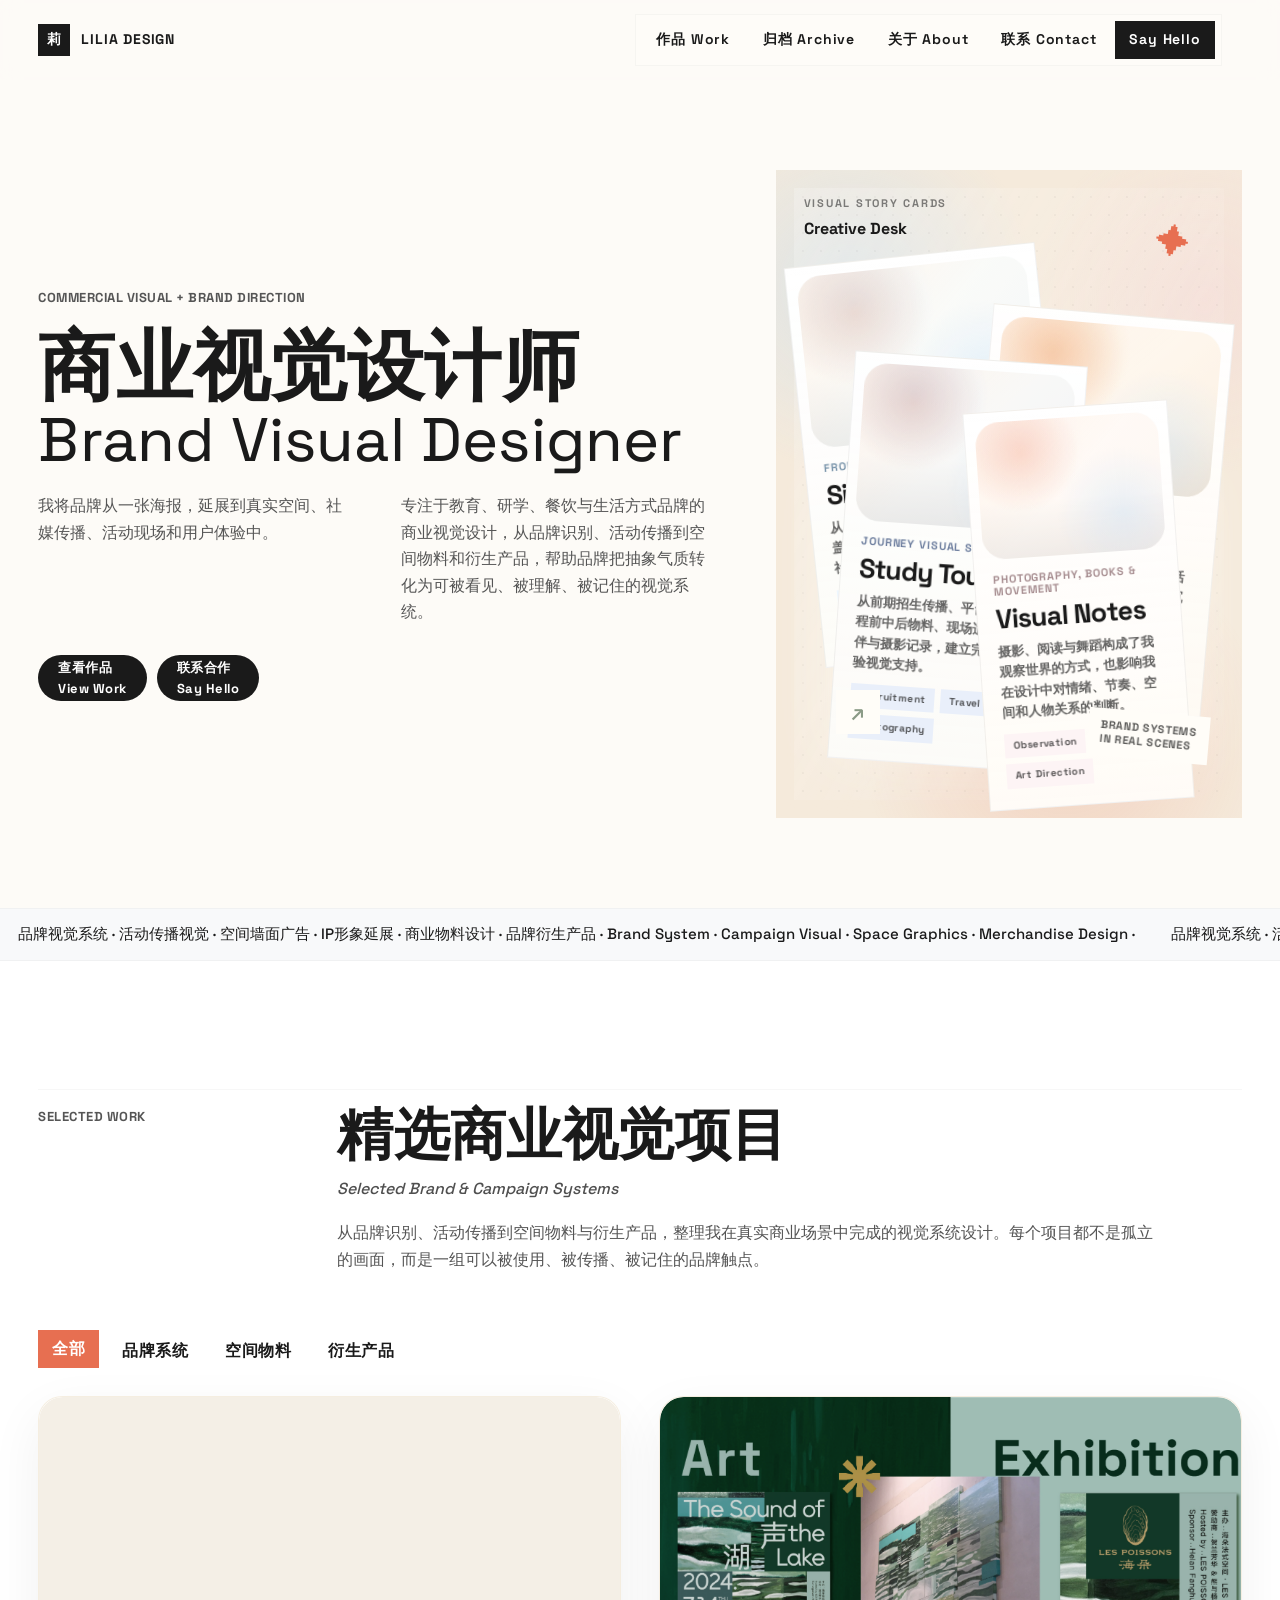
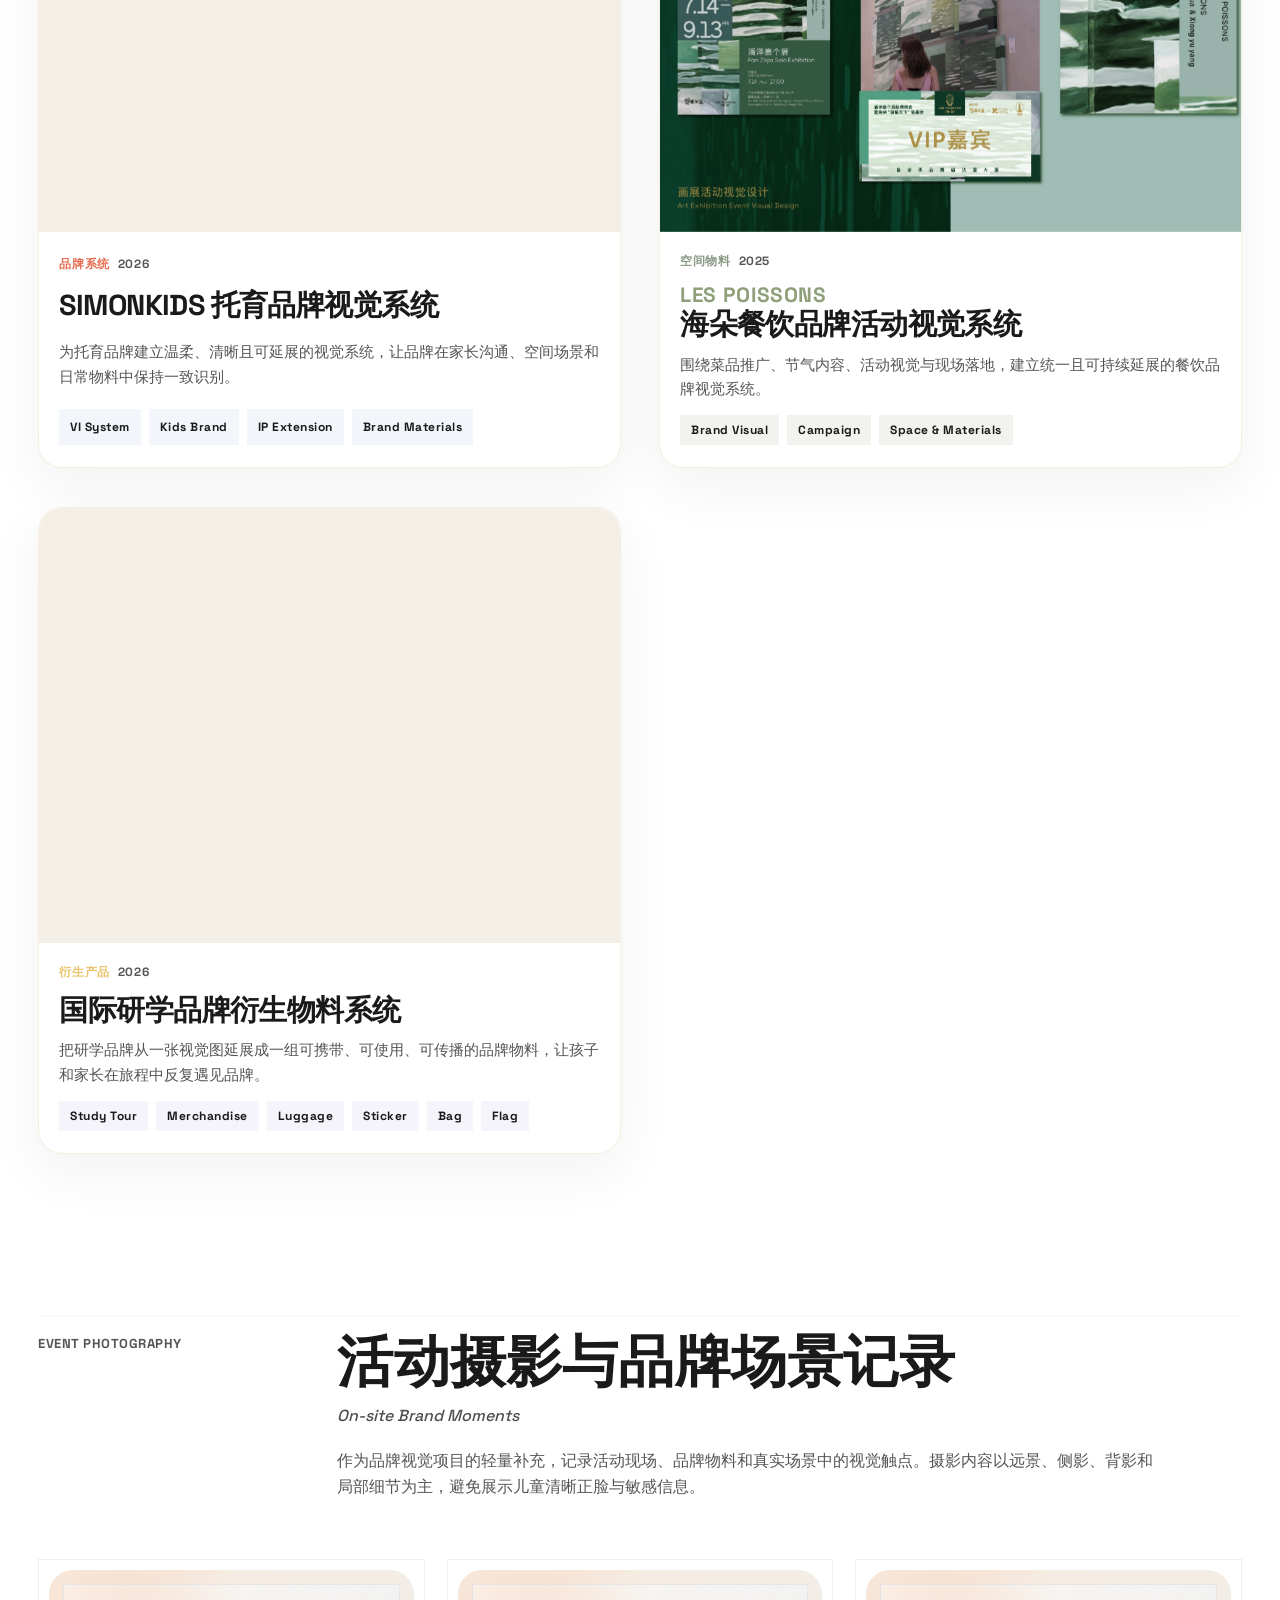
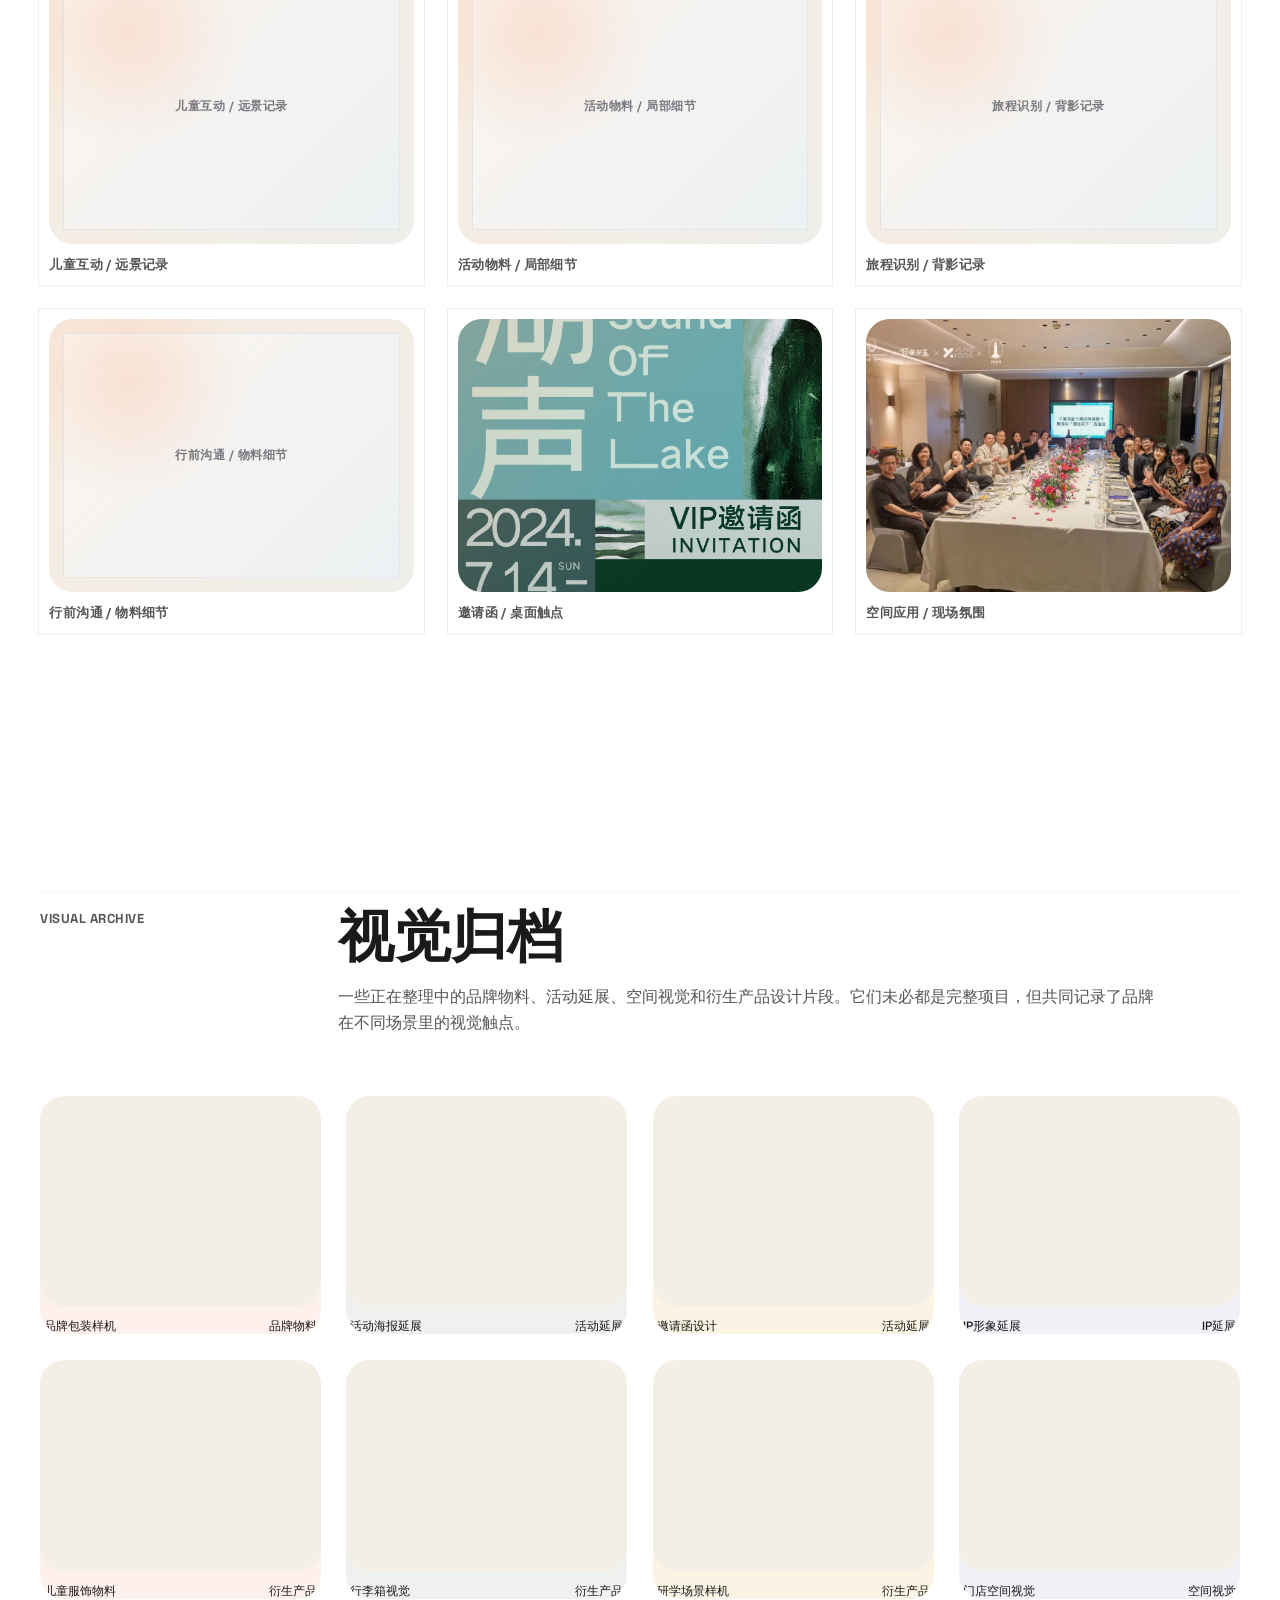
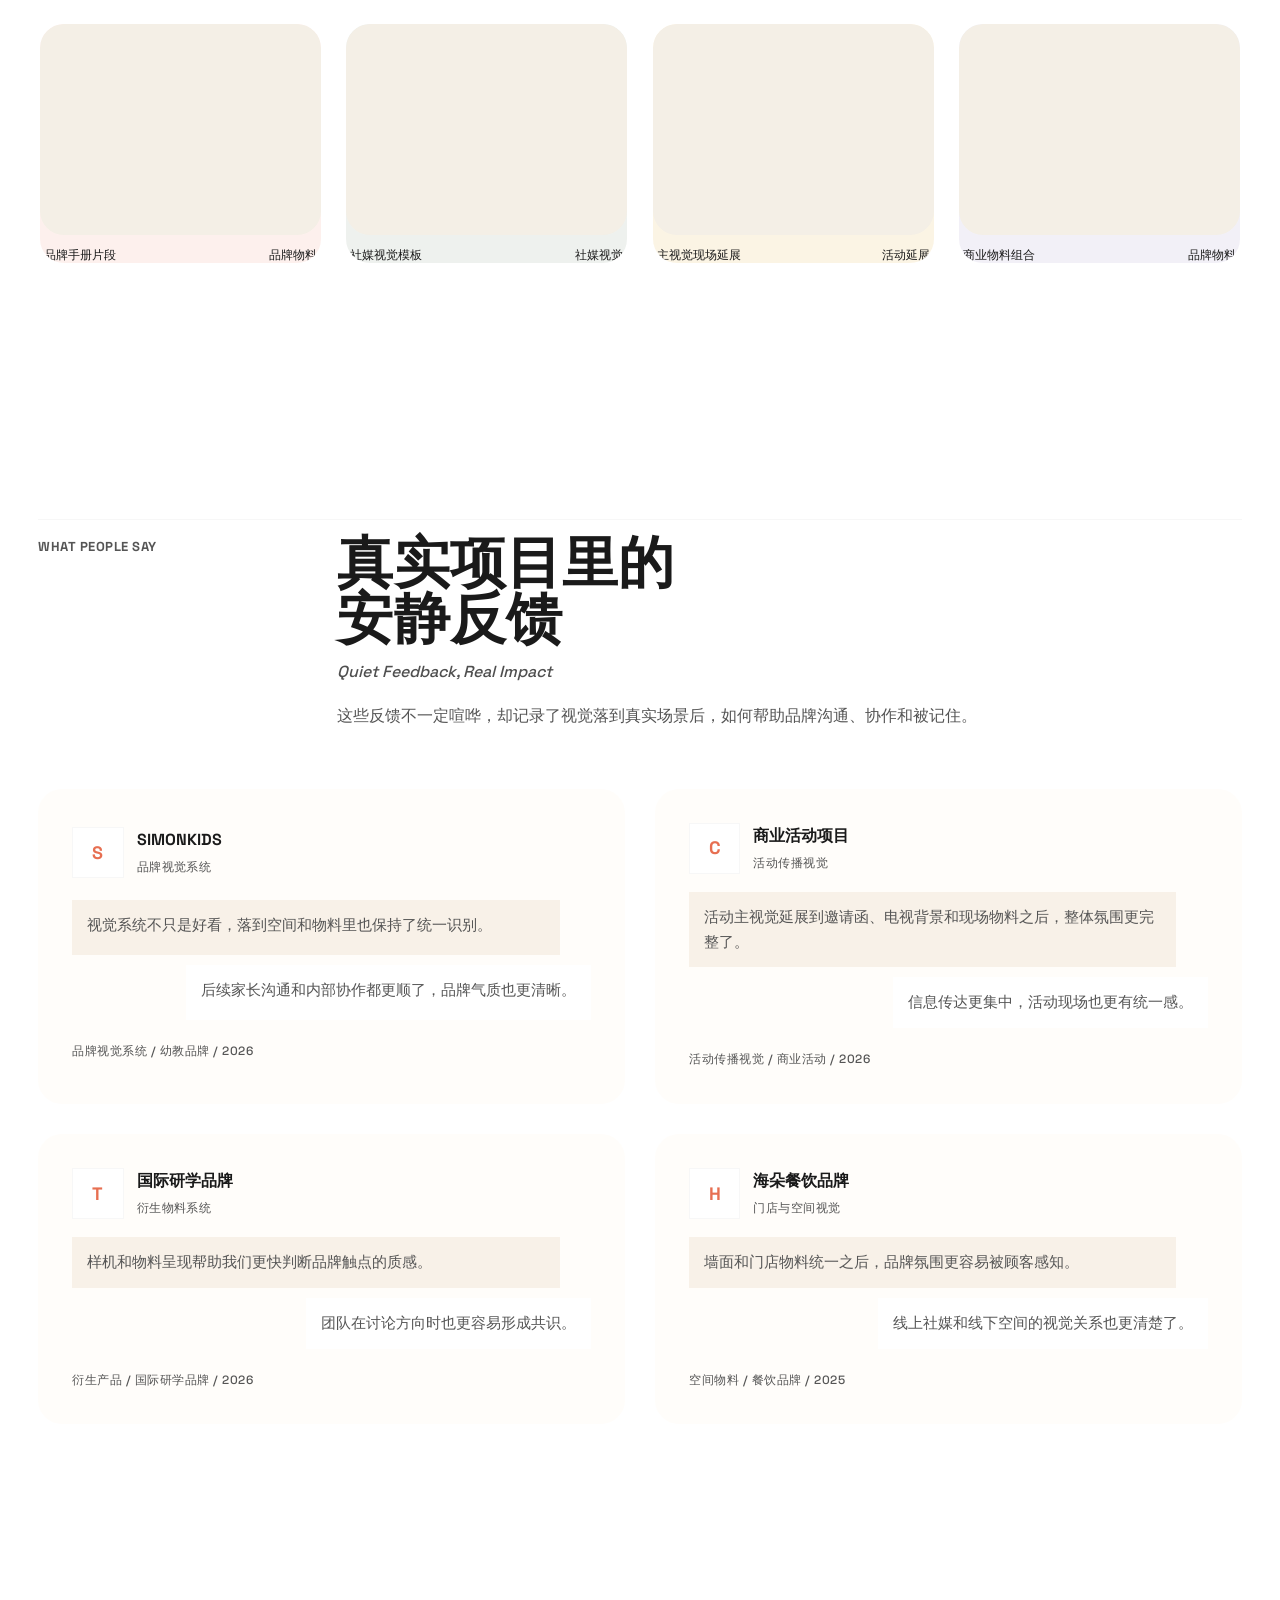
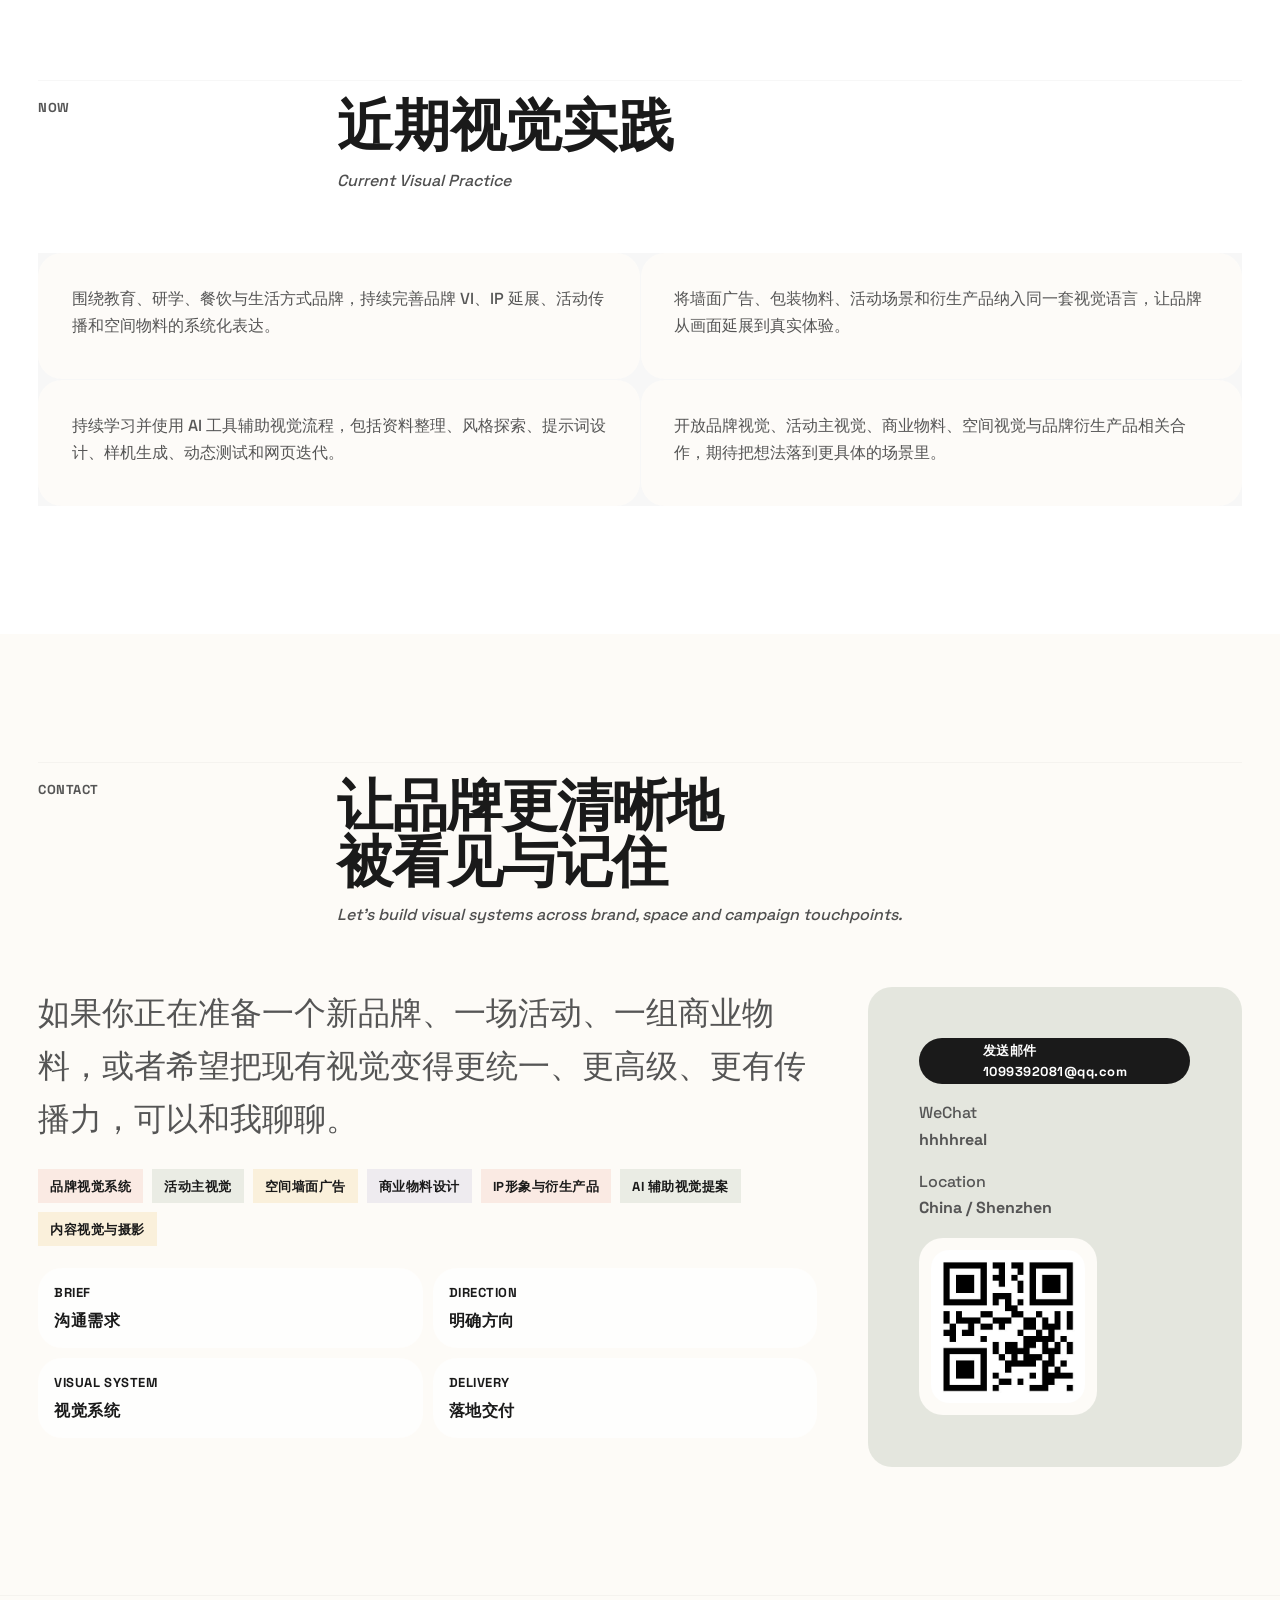
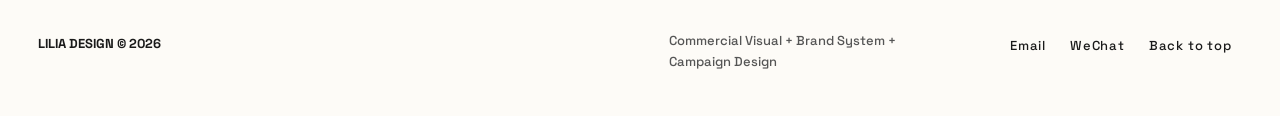
==== commit f06f4652: "1" ====
--- a/index.html
+++ b/index.html
@@ -40,22 +40,86 @@
               <span>Brand Visual Designer</span>
             </h1>
             <div class="hero-copy reveal">
-              <p>我专注于教育、研学、餐饮与生活方式品牌的商业视觉设计，从品牌识别、活动传播到空间物料和衍生产品，帮助品牌把抽象的气质转化为可被看见、被理解、被记住的视觉系统。</p>
-              <p>我的设计不只停留在单张画面，而是围绕真实场景展开：一面墙、一场活动、一组物料、一套周边，最终都服务于品牌识别、传播效率和用户信任。</p>
+              <p>我将品牌从一张海报，延展到真实空间、社媒传播、活动现场和用户体验中。</p>
+              <p>专注于教育、研学、餐饮与生活方式品牌的商业视觉设计，从品牌识别、活动传播到空间物料和衍生产品，帮助品牌把抽象气质转化为可被看见、被理解、被记住的视觉系统。</p>
             </div>
             <div class="hero-actions reveal">
               <a class="button button-primary" href="#works" data-cursor="Go">查看作品<br>View Work</a>
               <a class="button button-secondary" href="#contact" data-cursor="Go">联系合作<br>Say Hello</a>
             </div>
           </div>
-          <aside class="hero-preview reveal" aria-label="Featured visual preview">
-            <div class="image-frame">
-              <img src="images/home/hero-preview.jpg" alt="品牌视觉、活动传播与商业物料的精选片段" loading="eager" data-fallback>
-            </div>
-            <div class="hero-preview-meta">
-              <span>SELECTED VISUAL SYSTEMS</span>
-              <span>品牌视觉、活动传播与商业物料的精选片段</span>
-            </div>
+          <aside class="hero-story-collage reveal" aria-label="Visual Story Cards" data-hero-story-collage>
+            <div class="story-collage-meta">
+              <span>VISUAL STORY CARDS</span>
+              <strong>Creative Desk</strong>
+            </div>
+            <span class="story-deco story-deco-star" aria-hidden="true">✦</span>
+            <span class="story-deco story-deco-arrow" aria-hidden="true">↗</span>
+            <span class="story-deco story-deco-sticker" aria-hidden="true">brand systems<br>in real scenes</span>
+
+            <article class="story-card story-card--simonkids" data-story-card style="--card-accent:#afd8fb;">
+              <div class="story-card-media image-frame" data-label="SimonKids">
+                <img src="assets/images/home/hero/home-card-simonkids.webp" alt="SimonKids 托育品牌视觉系统精选卡片" loading="lazy" data-fallback>
+              </div>
+              <div class="story-card-body">
+                <p class="story-card-kicker">From 0 to 1 Brand Build</p>
+                <h2>SimonKids</h2>
+                <p>从 0 到 1 搭建托育品牌视觉系统，覆盖园区空间、品牌形象、活动视觉、社媒内容、小红书传播与物料应用。</p>
+                <div class="story-card-tags">
+                  <span>Brand System</span>
+                  <span>Space Materials</span>
+                  <span>Social Content</span>
+                </div>
+              </div>
+            </article>
+
+            <article class="story-card story-card--haido" data-story-card style="--card-accent:#e7a35f;">
+              <div class="story-card-media image-frame" data-label="Les Poissons">
+                <img src="assets/images/home/hero/home-card-haido.webp" alt="Les Poissons 海朵餐饮品牌视觉资产精选卡片" loading="lazy" data-fallback>
+              </div>
+              <div class="story-card-body">
+                <p class="story-card-kicker">Restaurant Visual Assets</p>
+                <h2>Les Poissons</h2>
+                <p>围绕菜品推广、节气内容、品牌活动、平台获客与门店体验，持续沉淀可复用的餐饮品牌视觉资产。</p>
+                <div class="story-card-tags">
+                  <span>Campaign</span>
+                  <span>Menu Visual</span>
+                  <span>On-site Touchpoint</span>
+                </div>
+              </div>
+            </article>
+
+            <article class="story-card story-card--study" data-story-card style="--card-accent:#9bb7e8;">
+              <div class="story-card-media image-frame" data-label="Study Tour">
+                <img src="assets/images/home/hero/home-card-study-tour.webp" alt="国际研学旅程视觉系统精选卡片" loading="lazy" data-fallback>
+              </div>
+              <div class="story-card-body">
+                <p class="story-card-kicker">Journey Visual System</p>
+                <h2>Study Tour</h2>
+                <p>从前期招生传播、平台发布，到旅程前中后物料、现场适配、导游陪伴与摄影记录，建立完整的研学体验视觉支持。</p>
+                <div class="story-card-tags">
+                  <span>Recruitment</span>
+                  <span>Travel Materials</span>
+                  <span>Photography</span>
+                </div>
+              </div>
+            </article>
+
+            <article class="story-card story-card--notes" data-story-card style="--card-accent:#f4ced3;">
+              <div class="story-card-media image-frame" data-label="Visual Notes">
+                <img src="assets/images/home/hero/home-card-visual-notes.webp" alt="摄影阅读与舞蹈观察笔记精选卡片" loading="lazy" data-fallback>
+              </div>
+              <div class="story-card-body">
+                <p class="story-card-kicker">Photography, Books & Movement</p>
+                <h2>Visual Notes</h2>
+                <p>摄影、阅读与舞蹈构成了我观察世界的方式，也影响我在设计中对情绪、节奏、空间和人物关系的判断。</p>
+                <div class="story-card-tags">
+                  <span>Observation</span>
+                  <span>Lifestyle</span>
+                  <span>Art Direction</span>
+                </div>
+              </div>
+            </article>
           </aside>
         </section>
 
--- a/css/content.css
+++ b/css/content.css
@@ -3227,13 +3227,13 @@
   aspect-ratio: 4 / 3;
   padding: 12px !important;
   background:
-    linear-gradient(145deg, rgba(201, 163, 91, 0.18), rgba(244, 234, 216, 0.88)),
-    #f4ead8 !important;
+    linear-gradient(145deg, rgba(34, 22, 13, 0.98), rgba(13, 8, 5, 1)),
+    #120c08 !important;
 }
 
 body.haiduo-project .haiduo-project-page .onsite-item.is-material.is-tall {
   grid-column: span 4;
-  aspect-ratio: 3 / 4;
+  aspect-ratio: 4 / 3;
 }
 
 body.haiduo-project .haiduo-project-page .onsite-item img {
@@ -3250,7 +3250,7 @@
 
 body.haiduo-project .haiduo-project-page .onsite-item.is-material img {
   object-fit: contain !important;
-  background: #f4ead8;
+  background: #120c08;
 }
 
 body.haiduo-project .haiduo-project-page .onsite-item-label {
@@ -3776,11 +3776,11 @@
 }
 
 body.haiduo-project .haiduo-project-page .onsite-board .onsite-material-group .onsite-item {
-  aspect-ratio: 4 / 5 !important;
+  aspect-ratio: 4 / 3 !important;
   padding: 12px !important;
   background:
-    linear-gradient(145deg, rgba(201, 163, 91, 0.16), rgba(244, 234, 216, 0.9)),
-    #f4ead8 !important;
+    linear-gradient(145deg, rgba(34, 22, 13, 0.98), rgba(13, 8, 5, 1)),
+    #120c08 !important;
 }
 
 body.haiduo-project .haiduo-project-page .onsite-board .onsite-moment-group .onsite-item {
@@ -3845,7 +3845,7 @@
 
   body.haiduo-project .haiduo-project-page .onsite-item.is-material,
   body.haiduo-project .haiduo-project-page .onsite-item.is-material.is-tall {
-    aspect-ratio: 3 / 4;
+    aspect-ratio: 4 / 3;
   }
 }
 
@@ -4323,6 +4323,10 @@
   color: #fff7e8;
 }
 
+body.haiduo-project .haiduo-project-page .project-brief-impact .impact-panel {
+  grid-template-columns: repeat(3, minmax(0, 1fr));
+}
+
 @media (max-width: 900px) {
   .project-brief-impact,
   body.haiduo-project .haiduo-project-page .project-brief-impact {
@@ -4360,12 +4364,36 @@
   display: grid;
   gap: 10px;
   width: 100%;
+  padding: 10px;
+  border: 1px solid rgba(90, 130, 180, 0.12);
+  border-radius: 28px;
+  background: rgba(255, 255, 255, 0.86);
+  box-shadow: 0 18px 40px rgba(60, 90, 130, 0.08);
+  color: inherit;
+  font: inherit;
+  text-align: left;
+  overflow: hidden;
+  transition: transform 0.35s ease, box-shadow 0.35s ease, border-color 0.35s ease;
+}
+
+.event-photo-card:hover,
+.event-photo-card:focus-within,
+.onsite-photo-card:hover,
+.onsite-photo-card:focus-within {
+  transform: translateY(-5px);
+  border-color: rgba(90, 130, 180, 0.2);
+  box-shadow: 0 24px 52px rgba(60, 90, 130, 0.13);
+}
+
+.event-photo-button,
+.onsite-photo-card > button {
+  display: block;
+  width: 100%;
   padding: 0;
   border: 0;
   background: transparent;
-  color: inherit;
-  font: inherit;
-  text-align: left;
+  border-radius: 22px;
+  overflow: hidden;
 }
 
 .event-photo-card .image-frame,
@@ -4373,20 +4401,49 @@
   position: relative;
   aspect-ratio: 4 / 3;
   overflow: hidden;
-  border: 0;
-  border-radius: var(--radius-soft, 24px);
+  border: 1px solid rgba(90, 130, 180, 0.1);
+  border-radius: 22px;
   background:
-    radial-gradient(circle at 78% 18%, rgba(231, 111, 81, 0.13), transparent 32%),
-    var(--surface-soft, #f8f1e8);
-  box-shadow: 0 18px 48px rgba(26, 26, 26, 0.06);
+    radial-gradient(circle at 18% 18%, rgba(244, 140, 84, 0.1), transparent 32%),
+    linear-gradient(135deg, rgba(255, 255, 255, 0.75), rgba(232, 244, 255, 0.7)),
+    #f7fbff;
+  box-shadow:
+    inset 0 1px 0 rgba(255, 255, 255, 0.75),
+    inset 0 -18px 42px rgba(175, 216, 251, 0.16);
+}
+
+.event-photography-section .event-photo-card .image-frame::after {
+  content: "";
+  position: absolute;
+  inset: 0;
+  z-index: 2;
+  pointer-events: none;
+  border-radius: inherit;
+  background:
+    linear-gradient(
+      135deg,
+      rgba(244, 140, 84, 0.22) 0%,
+      rgba(244, 140, 84, 0.12) 26%,
+      rgba(244, 140, 84, 0.045) 48%,
+      rgba(244, 140, 84, 0) 72%
+    ),
+    linear-gradient(
+      180deg,
+      rgba(18, 12, 8, 0) 0%,
+      rgba(18, 12, 8, 0.04) 72%,
+      rgba(18, 12, 8, 0.08) 100%
+    );
 }
 
 .event-photo-card img,
 .onsite-photo-card img {
+  position: relative;
+  z-index: 0;
   width: 100%;
   height: 100%;
   display: block;
   object-fit: cover;
+  border-radius: inherit;
   transition: transform 0.55s var(--ease-soft, cubic-bezier(0.25, 1, 0.5, 1));
 }
 
@@ -4405,20 +4462,33 @@
   letter-spacing: 0.03em;
 }
 
-.event-photo-card .image-frame.is-placeholder::after,
-.onsite-photo-card .image-frame.is-placeholder::after {
+.event-photo-card .image-frame.is-placeholder::before,
+.onsite-photo-card .image-frame.is-placeholder::before {
   content: attr(data-label);
   position: absolute;
   inset: 14px;
+  z-index: 3;
   display: grid;
   place-items: center;
-  border: 1px dashed rgba(26, 26, 26, 0.12);
+  border: 1px solid rgba(90, 130, 180, 0.1);
   border-radius: 18px;
-  color: var(--text-muted, #555);
+  color: rgba(30, 36, 48, 0.58);
   font-size: 12px;
   font-weight: 700;
   letter-spacing: 0.04em;
   text-align: center;
+  background:
+    radial-gradient(circle at 20% 20%, rgba(244, 140, 84, 0.12), transparent 34%),
+    linear-gradient(135deg, rgba(255, 255, 255, 0.5), rgba(232, 244, 255, 0.42));
+  box-shadow:
+    inset 0 1px 0 rgba(255, 255, 255, 0.75),
+    inset 0 -14px 30px rgba(175, 216, 251, 0.12);
+}
+
+.event-photography-section .event-photo-card .image-frame.is-placeholder::after {
+  background:
+    radial-gradient(circle at 20% 20%, rgba(244, 140, 84, 0.16), transparent 34%),
+    linear-gradient(135deg, rgba(244, 140, 84, 0.05), rgba(175, 216, 251, 0.12));
 }
 
 .onsite-photo-section .section-copy {
@@ -4454,3 +4524,738 @@
     grid-template-columns: 1fr;
   }
 }
+
+/* Haiduo detail refinements: quieter media labels and black-gold scrollbars */
+body.haiduo-project .haiduo-project-page .onsite-group-heading,
+body.haiduo-project .haiduo-project-page .image-label,
+body.haiduo-project .haiduo-project-page .media-label,
+body.haiduo-project .haiduo-project-page .figure-label {
+  display: none !important;
+}
+
+body.haiduo-project .haiduo-project-page .poster-card,
+body.haiduo-project .haiduo-project-page .season-card,
+body.haiduo-project .haiduo-project-page .case-board-image,
+body.haiduo-project .haiduo-project-page .onsite-item {
+  position: relative;
+  overflow: hidden;
+}
+
+body.haiduo-project .haiduo-project-page .overlay-label {
+  position: absolute;
+  top: 14px;
+  left: 14px;
+  z-index: 2;
+  padding: 6px 11px;
+  border-radius: 999px;
+  background: rgba(22, 12, 7, 0.68);
+  color: #d6ad68;
+  font-size: 12px;
+  font-weight: 600;
+  letter-spacing: 0.08em;
+  backdrop-filter: blur(8px);
+  -webkit-backdrop-filter: blur(8px);
+}
+
+body.haiduo-project .haiduo-project-page .seasonal-grid,
+body.haiduo-project .haiduo-project-page .poster-rail {
+  overflow-x: auto !important;
+  overflow-y: hidden;
+  scroll-snap-type: x mandatory !important;
+  cursor: grab;
+  scrollbar-width: thin;
+  scrollbar-color: #b88746 rgba(120, 84, 35, 0.18);
+}
+
+body.haiduo-project .haiduo-project-page .seasonal-grid:active,
+body.haiduo-project .haiduo-project-page .poster-rail:active {
+  cursor: grabbing;
+}
+
+body.haiduo-project .haiduo-project-page .seasonal-grid > *,
+body.haiduo-project .haiduo-project-page .poster-rail > * {
+  scroll-snap-align: start;
+}
+
+body.haiduo-project .haiduo-project-page .seasonal-grid::-webkit-scrollbar,
+body.haiduo-project .haiduo-project-page .poster-rail::-webkit-scrollbar {
+  height: 6px;
+}
+
+body.haiduo-project .haiduo-project-page .seasonal-grid::-webkit-scrollbar-track,
+body.haiduo-project .haiduo-project-page .poster-rail::-webkit-scrollbar-track {
+  background: rgba(120, 84, 35, 0.16);
+  border-radius: 999px;
+}
+
+body.haiduo-project .haiduo-project-page .seasonal-grid::-webkit-scrollbar-thumb,
+body.haiduo-project .haiduo-project-page .poster-rail::-webkit-scrollbar-thumb {
+  background: linear-gradient(90deg, #8f5d27, #d7b06a, #b88746);
+  border-radius: 999px;
+}
+
+body.haiduo-project .haiduo-project-page .seasonal-grid::-webkit-scrollbar-thumb:hover,
+body.haiduo-project .haiduo-project-page .poster-rail::-webkit-scrollbar-thumb:hover {
+  background: linear-gradient(90deg, #a56b2f, #e3c17d, #c99a52);
+}
+
+@media (pointer: coarse) {
+  body.haiduo-project .haiduo-project-page .seasonal-grid,
+  body.haiduo-project .haiduo-project-page .poster-rail {
+    cursor: auto;
+    -webkit-overflow-scrolling: touch;
+  }
+}
+
+/* Haiduo exact seasonal rail + rounded media cleanup */
+body.haiduo-project .haiduo-project-page .haido-scrollbar {
+  overflow-x: auto !important;
+  overflow-y: hidden !important;
+  scroll-snap-type: x mandatory !important;
+  cursor: grab;
+  padding-bottom: 16px;
+  scrollbar-width: thin;
+  scrollbar-color: #b88746 rgba(120, 84, 35, 0.18);
+}
+
+body.haiduo-project .haiduo-project-page .haido-scrollbar:active {
+  cursor: grabbing;
+}
+
+body.haiduo-project .haiduo-project-page .haido-scrollbar > * {
+  scroll-snap-align: start;
+}
+
+body.haiduo-project .haiduo-project-page .haido-scrollbar::-webkit-scrollbar {
+  height: 6px;
+}
+
+body.haiduo-project .haiduo-project-page .haido-scrollbar::-webkit-scrollbar-track {
+  background: rgba(120, 84, 35, 0.16);
+  border-radius: 999px;
+}
+
+body.haiduo-project .haiduo-project-page .haido-scrollbar::-webkit-scrollbar-thumb {
+  background: linear-gradient(90deg, #8f5d27, #d7b06a, #b88746);
+  border-radius: 999px;
+}
+
+body.haiduo-project .haiduo-project-page .haido-scrollbar::-webkit-scrollbar-thumb:hover {
+  background: linear-gradient(90deg, #a56b2f, #e3c17d, #c99a52);
+}
+
+body.haiduo-project .haiduo-project-page .poster-card,
+body.haiduo-project .haiduo-project-page .season-card,
+body.haiduo-project .haiduo-project-page .case-board-image,
+body.haiduo-project .haiduo-project-page .onsite-item {
+  overflow: hidden !important;
+  background-clip: padding-box;
+}
+
+body.haiduo-project .haiduo-project-page .case-board-image img,
+body.haiduo-project .haiduo-project-page .onsite-item:not(.is-material) img {
+  display: block !important;
+  width: 100% !important;
+  height: 100% !important;
+  object-fit: cover !important;
+  border-radius: inherit !important;
+}
+
+body.haiduo-project .haiduo-project-page .poster-card img,
+body.haiduo-project .haiduo-project-page .season-card img,
+body.haiduo-project .haiduo-project-page .onsite-item.is-material img {
+  display: block !important;
+  border-radius: 18px !important;
+}
+
+@media (pointer: coarse) {
+  body.haiduo-project .haiduo-project-page .haido-scrollbar {
+    cursor: auto;
+    -webkit-overflow-scrolling: touch;
+  }
+}
+
+/* Haiduo final dark-gold unification */
+body.haiduo-project .haiduo-project-page .hero-visual-single {
+  padding: 0 !important;
+  background:
+    radial-gradient(circle at 72% 18%, rgba(201, 163, 91, 0.18), transparent 34%),
+    #130c08 !important;
+  overflow: hidden !important;
+}
+
+body.haiduo-project .haiduo-project-page .hero-visual-single img {
+  width: 100% !important;
+  height: 100% !important;
+  max-height: none !important;
+  aspect-ratio: 16 / 10;
+  object-fit: cover !important;
+  border-radius: inherit !important;
+}
+
+body.haiduo-project .haiduo-project-page .haido-seasonal-showcase,
+body.haiduo-project .haiduo-project-page .haido-onsite-showcase {
+  background: linear-gradient(135deg, #130c08 0%, #21150d 100%) !important;
+  border: 1px solid rgba(201, 160, 83, 0.28) !important;
+  border-radius: 34px !important;
+  padding: clamp(18px, 2.4vw, 28px) !important;
+  overflow: hidden !important;
+  box-shadow: 0 24px 70px rgba(0, 0, 0, 0.36) !important;
+}
+
+body.haiduo-project .haiduo-project-page .haido-seasonal-showcase {
+  display: flex !important;
+  align-items: flex-start !important;
+  gap: clamp(18px, 2vw, 24px) !important;
+  overflow-x: auto !important;
+  overflow-y: hidden !important;
+  scroll-snap-type: x mandatory !important;
+}
+
+body.haiduo-project .haiduo-project-page .haido-seasonal-showcase .season-card {
+  flex: 0 0 clamp(190px, 18vw, 245px) !important;
+  scroll-snap-align: start;
+  padding: 10px !important;
+  border: 1px solid rgba(201, 160, 83, 0.22) !important;
+  border-radius: 26px !important;
+  background: rgba(18, 11, 7, 0.72) !important;
+  box-shadow: 0 16px 42px rgba(0, 0, 0, 0.22) !important;
+  overflow: hidden !important;
+}
+
+body.haiduo-project .haiduo-project-page .haido-seasonal-showcase .season-card img {
+  display: block !important;
+  width: 100% !important;
+  height: auto !important;
+  object-fit: contain !important;
+  border-radius: 18px !important;
+  background: #130c08 !important;
+}
+
+body.haiduo-project .haiduo-project-page .haido-onsite-showcase .onsite-board {
+  display: grid;
+  gap: clamp(22px, 3vw, 36px);
+}
+
+body.haiduo-project .haiduo-project-page .haido-onsite-showcase .onsite-item {
+  overflow: hidden !important;
+  border: 1px solid rgba(201, 160, 83, 0.24) !important;
+  border-radius: 26px !important;
+  background: #130c08 !important;
+  box-shadow: 0 18px 52px rgba(0, 0, 0, 0.28) !important;
+}
+
+body.haiduo-project .haiduo-project-page .haido-onsite-showcase .onsite-item.is-material {
+  padding: 10px !important;
+  background:
+    linear-gradient(145deg, rgba(201, 163, 91, 0.16), rgba(18, 11, 7, 0.94)),
+    #130c08 !important;
+}
+
+body.haiduo-project .haiduo-project-page .haido-onsite-showcase .onsite-item img {
+  display: block !important;
+  width: 100% !important;
+  height: 100% !important;
+  border-radius: inherit !important;
+  background: #130c08 !important;
+}
+
+body.haiduo-project .haiduo-project-page .haido-onsite-showcase .onsite-item:not(.is-material) img {
+  object-fit: cover !important;
+}
+
+body.haiduo-project .haiduo-project-page .haido-onsite-showcase .onsite-item.is-material img {
+  object-fit: contain !important;
+}
+
+@media (max-width: 640px) {
+  body.haiduo-project .haiduo-project-page .haido-seasonal-showcase,
+  body.haiduo-project .haiduo-project-page .haido-onsite-showcase {
+    border-radius: 24px !important;
+    padding: 16px !important;
+  }
+
+  body.haiduo-project .haiduo-project-page .hero-visual-single img {
+    aspect-ratio: 4 / 3;
+  }
+}
+
+/* Haiduo cursor halo: keeps the native pointer visible on dark backgrounds */
+@media (hover: hover) and (pointer: fine) {
+  body.haiduo-project.has-custom-cursor,
+  body.haiduo-project.has-custom-cursor a,
+  body.haiduo-project.has-custom-cursor button {
+    cursor: auto !important;
+  }
+
+  body.haiduo-project.has-custom-cursor a,
+  body.haiduo-project.has-custom-cursor button,
+  body.haiduo-project.has-custom-cursor [role="button"],
+  body.haiduo-project.has-custom-cursor [data-lightbox] {
+    cursor: pointer !important;
+  }
+
+  body.haiduo-project.has-custom-cursor .haido-scrollbar {
+    cursor: grab !important;
+  }
+
+  body.haiduo-project.has-custom-cursor .haido-scrollbar:active {
+    cursor: grabbing !important;
+  }
+}
+
+body.haiduo-project .cursor-halo {
+  position: fixed;
+  inset: 0;
+  z-index: 9999;
+  pointer-events: none;
+  opacity: 0;
+  transition: opacity 0.2s ease;
+}
+
+body.haiduo-project .cursor-halo.is-visible {
+  opacity: 1;
+}
+
+body.haiduo-project .cursor-halo__dot,
+body.haiduo-project .cursor-halo__ring {
+  position: fixed;
+  top: 0;
+  left: 0;
+  border-radius: 999px;
+  pointer-events: none;
+  transform: translate3d(-50%, -50%, 0);
+}
+
+body.haiduo-project .cursor-halo__dot {
+  width: 6px;
+  height: 6px;
+  background: #d6ad68;
+  box-shadow: 0 0 12px rgba(214, 173, 104, 0.55);
+}
+
+body.haiduo-project .cursor-halo__ring {
+  width: 34px;
+  height: 34px;
+  border: 1px solid rgba(214, 173, 104, 0.72);
+  box-shadow:
+    0 0 18px rgba(214, 173, 104, 0.22),
+    inset 0 0 14px rgba(214, 173, 104, 0.12);
+  transition:
+    width 0.22s ease,
+    height 0.22s ease,
+    border-color 0.22s ease,
+    background 0.22s ease;
+}
+
+body.haiduo-project .cursor-halo.is-hovering .cursor-halo__ring {
+  width: 48px;
+  height: 48px;
+  border-color: rgba(214, 173, 104, 0.95);
+  background: rgba(214, 173, 104, 0.08);
+}
+
+@media (hover: none), (pointer: coarse), (prefers-reduced-motion: reduce) {
+  body.haiduo-project .cursor-halo {
+    display: none !important;
+  }
+}
+
+/* Haiduo onsite collage polish: remove pale backing and align radii */
+body.haiduo-project .haiduo-project-page .haido-onsite-showcase,
+body.haiduo-project .haiduo-project-page .haido-onsite-showcase .onsite-board,
+body.haiduo-project .haiduo-project-page .haido-onsite-showcase .onsite-group,
+body.haiduo-project .haiduo-project-page .haido-onsite-showcase .onsite-group-grid {
+  background: transparent !important;
+}
+
+body.haiduo-project .haiduo-project-page .haido-onsite-showcase .onsite-item {
+  position: relative;
+  box-sizing: border-box;
+  overflow: hidden !important;
+  border: 1px solid rgba(201, 160, 83, 0.22) !important;
+  border-radius: 26px !important;
+  background:
+    linear-gradient(145deg, rgba(32, 20, 12, 0.98), rgba(13, 8, 5, 1)),
+    #120c08 !important;
+  background-clip: padding-box;
+}
+
+body.haiduo-project .haiduo-project-page .haido-onsite-showcase .onsite-item.is-material {
+  padding: 10px !important;
+  background:
+    linear-gradient(145deg, rgba(34, 22, 13, 0.98), rgba(13, 8, 5, 1)),
+    #120c08 !important;
+}
+
+body.haiduo-project .haiduo-project-page .haido-onsite-showcase .onsite-item img {
+  display: block !important;
+  width: 100% !important;
+  height: 100% !important;
+  border-radius: inherit !important;
+  background: #120c08 !important;
+}
+
+body.haiduo-project .haiduo-project-page .haido-onsite-showcase .onsite-item:not(.is-material) img {
+  object-fit: cover !important;
+}
+
+body.haiduo-project .haiduo-project-page .haido-onsite-showcase .onsite-item.is-material img {
+  object-fit: contain !important;
+}
+
+body.haiduo-project .haiduo-project-page .haido-onsite-showcase .onsite-item.is-material:hover img,
+body.haiduo-project .haiduo-project-page .haido-onsite-showcase .onsite-item.is-material:focus-visible img {
+  transform: scale(1.012);
+}
+
+/* Haiduo onsite visual application cards: keep horizontal 4:3 rhythm */
+body.haiduo-project .haiduo-project-page .haido-onsite-showcase .onsite-board .onsite-material-group .onsite-group-grid {
+  display: grid !important;
+  grid-template-columns: repeat(3, minmax(0, 1fr)) !important;
+  gap: 28px !important;
+}
+
+body.haiduo-project .haiduo-project-page .haido-onsite-showcase .onsite-board .onsite-material-group .onsite-item,
+body.haiduo-project .haiduo-project-page .haido-onsite-showcase .onsite-board .onsite-material-group .onsite-item.is-material,
+body.haiduo-project .haiduo-project-page .haido-onsite-showcase .onsite-board .onsite-material-group .onsite-item.is-material.is-tall {
+  aspect-ratio: 4 / 3 !important;
+  min-height: 0 !important;
+  height: auto !important;
+  padding: 10px !important;
+  overflow: hidden !important;
+  border-radius: 26px !important;
+  border: 1px solid rgba(201, 160, 83, 0.22) !important;
+  background:
+    linear-gradient(145deg, rgba(28, 18, 11, 0.98), rgba(10, 7, 5, 1)),
+    #120c08 !important;
+  box-shadow: 0 18px 48px rgba(0, 0, 0, 0.28) !important;
+}
+
+body.haiduo-project .haiduo-project-page .haido-onsite-showcase .onsite-board .onsite-material-group .onsite-item img {
+  display: block !important;
+  width: 100% !important;
+  height: 100% !important;
+  border-radius: 18px !important;
+  object-fit: contain !important;
+  background: #120c08 !important;
+}
+
+@media (max-width: 900px) {
+  body.haiduo-project .haiduo-project-page .haido-onsite-showcase .onsite-board .onsite-material-group .onsite-group-grid {
+    grid-template-columns: repeat(2, minmax(0, 1fr)) !important;
+  }
+}
+
+@media (max-width: 640px) {
+  body.haiduo-project .haiduo-project-page .haido-onsite-showcase .onsite-board .onsite-material-group .onsite-group-grid {
+    grid-template-columns: 1fr !important;
+    gap: 18px !important;
+  }
+}
+
+/* SimonKids project: soft blue brand system */
+body.simonkids-project {
+  --sk-spring: #f3f3e9;
+  --sk-sail: #afd8fb;
+  --sk-cherub: #f4ced3;
+  --sk-cinnabar: #e33529;
+  --sk-ink: #1e2430;
+  --sk-muted: rgba(30, 36, 48, 0.72);
+  background:
+    radial-gradient(circle at 86% 10%, rgba(175, 216, 251, 0.58), transparent 30%),
+    linear-gradient(180deg, #f8f9f5 0%, #f3f3e9 100%);
+  color: var(--sk-ink);
+}
+
+body.simonkids-project .site-header {
+  background: rgba(248, 249, 245, 0.84);
+  border-bottom: 1px solid rgba(90, 130, 180, 0.08);
+}
+
+.simonkids-project-page {
+  overflow: hidden;
+}
+
+.simonkids-project-page .sk-hero,
+.simonkids-project-page .sk-section,
+.simonkids-project-page .project-brief-impact {
+  width: min(1240px, calc(100vw - 48px));
+  margin-inline: auto;
+}
+
+.simonkids-project-page .sk-hero {
+  min-height: calc(100vh - 72px);
+  display: grid;
+  grid-template-columns: minmax(0, 0.86fr) minmax(360px, 1.14fr);
+  align-items: center;
+  gap: clamp(32px, 5.4vw, 76px);
+  padding: clamp(68px, 8vw, 112px) 0 clamp(56px, 7vw, 92px);
+}
+
+.simonkids-project-page .sk-hero-copy {
+  max-width: 620px;
+}
+
+.simonkids-project-page .sk-hero h1 {
+  display: grid;
+  gap: 8px;
+  margin: 18px 0 22px;
+  color: var(--sk-ink);
+  font-size: clamp(48px, 6.2vw, 92px);
+  font-weight: 740;
+  line-height: 0.98;
+  letter-spacing: -0.04em;
+}
+
+.simonkids-project-page .sk-hero h1 span:last-child {
+  font-size: clamp(34px, 4vw, 56px);
+}
+
+.simonkids-project-page .sk-hero p,
+.simonkids-project-page .section-copy,
+.simonkids-project-page .project-brief-impact p {
+  color: var(--sk-muted);
+  line-height: 1.75;
+  font-weight: 500;
+}
+
+.simonkids-project-page .eyebrow,
+.simonkids-project-page .section-kicker {
+  color: var(--sk-cinnabar);
+}
+
+.simonkids-project-page .sk-tags {
+  display: flex;
+  flex-wrap: wrap;
+  gap: 9px;
+  margin-top: 28px;
+}
+
+.simonkids-project-page .sk-tags span {
+  display: inline-flex;
+  min-height: 34px;
+  align-items: center;
+  padding: 0 13px;
+  border-radius: 999px;
+  background: rgba(175, 216, 251, 0.72);
+  color: var(--sk-ink);
+  font-size: 12px;
+  font-weight: 760;
+  letter-spacing: 0.04em;
+}
+
+.simonkids-project-page .sk-tags span:nth-child(2n) {
+  background: rgba(244, 206, 211, 0.78);
+}
+
+.simonkids-project-page .sk-hero-visual,
+.simonkids-project-page .sk-media-card {
+  appearance: none;
+  position: relative;
+  display: block;
+  width: 100%;
+  padding: 0;
+  overflow: hidden;
+  border: 1px solid rgba(90, 130, 180, 0.08);
+  border-radius: 32px;
+  background: #f7fbff;
+  box-shadow: 0 18px 40px rgba(60, 90, 130, 0.08);
+  cursor: pointer;
+  transition: transform 0.42s var(--ease-soft, cubic-bezier(0.25, 1, 0.5, 1)), box-shadow 0.42s var(--ease-soft, cubic-bezier(0.25, 1, 0.5, 1));
+}
+
+.simonkids-project-page .sk-hero-visual {
+  padding: clamp(14px, 1.6vw, 22px);
+  background:
+    linear-gradient(145deg, rgba(175, 216, 251, 0.95), rgba(247, 251, 255, 0.92)),
+    var(--sk-sail);
+}
+
+.simonkids-project-page .sk-hero-visual img,
+.simonkids-project-page .sk-media-card img {
+  display: block;
+  width: 100%;
+  height: 100%;
+  object-fit: cover;
+  border-radius: inherit;
+  transition: transform 0.55s var(--ease-soft, cubic-bezier(0.25, 1, 0.5, 1));
+}
+
+.simonkids-project-page .sk-hero-visual:hover,
+.simonkids-project-page .sk-media-card:hover,
+.simonkids-project-page .sk-hero-visual:focus-visible,
+.simonkids-project-page .sk-media-card:focus-visible {
+  transform: translateY(-5px);
+  box-shadow: 0 24px 54px rgba(60, 90, 130, 0.13);
+}
+
+.simonkids-project-page .sk-hero-visual:hover img,
+.simonkids-project-page .sk-media-card:hover img,
+.simonkids-project-page .sk-hero-visual:focus-visible img,
+.simonkids-project-page .sk-media-card:focus-visible img {
+  transform: scale(1.025);
+}
+
+.simonkids-project-page .project-brief-impact {
+  grid-template-columns: minmax(0, 0.86fr) minmax(360px, 1fr);
+  border: 1px solid rgba(120, 170, 210, 0.18);
+  background: #ddeffc;
+  border-radius: 36px;
+  box-shadow: 0 24px 70px rgba(80, 130, 170, 0.14);
+}
+
+.simonkids-project-page .project-brief-impact h2,
+.simonkids-project-page .section-title {
+  color: var(--sk-ink);
+  font-weight: 740;
+  letter-spacing: -0.035em;
+}
+
+.simonkids-project-page .project-brief-impact .impact-panel {
+  grid-template-columns: repeat(3, minmax(0, 1fr));
+}
+
+.simonkids-project-page .project-brief-impact .impact-card {
+  min-height: 232px;
+  border: 1px solid rgba(120, 170, 210, 0.18);
+  border-radius: 28px;
+  background: rgba(255, 255, 255, 0.82);
+  box-shadow: 0 18px 40px rgba(70, 120, 160, 0.08);
+}
+
+.simonkids-project-page .project-brief-impact .impact-card strong {
+  color: #e85b4f;
+  font-size: clamp(44px, 4.6vw, 72px);
+  line-height: 0.95;
+  letter-spacing: -0.04em;
+  word-break: keep-all;
+  white-space: nowrap;
+}
+
+.simonkids-project-page .project-brief-impact .impact-card > span {
+  color: var(--sk-ink);
+  line-height: 1.25;
+}
+
+.simonkids-project-page .project-brief-impact .impact-card p,
+.simonkids-project-page .project-brief-impact .impact-summary {
+  color: var(--sk-muted);
+  line-height: 1.75;
+}
+
+.simonkids-project-page .project-brief-impact .impact-summary {
+  background: rgba(255, 255, 255, 0.58);
+  border: 1px solid rgba(120, 170, 210, 0.12);
+}
+
+.simonkids-project-page .sk-section {
+  padding: clamp(68px, 9vw, 120px) 0;
+}
+
+.simonkids-project-page .section-header {
+  border-top-color: rgba(90, 130, 180, 0.12);
+}
+
+.simonkids-project-page .sk-media-grid {
+  display: grid;
+  grid-template-columns: repeat(2, minmax(0, 1fr));
+  gap: clamp(18px, 2.4vw, 32px);
+}
+
+.simonkids-project-page .sk-media-grid.is-feature {
+  grid-template-columns: 1fr;
+}
+
+.simonkids-project-page .sk-media-card {
+  aspect-ratio: 4 / 3;
+}
+
+.simonkids-project-page .sk-media-card.is-poster {
+  aspect-ratio: 3 / 4;
+  background: #f7fbff;
+}
+
+.simonkids-project-page .sk-overview-placeholder {
+  display: grid;
+  place-items: center;
+  gap: 10px;
+  min-height: clamp(260px, 34vw, 420px);
+  padding: clamp(24px, 4vw, 44px);
+  text-align: center;
+  background:
+    linear-gradient(135deg, rgba(255, 255, 255, 0.88), rgba(232, 244, 255, 0.86)),
+    #f7fbff;
+}
+
+.simonkids-project-page .sk-overview-placeholder span {
+  color: var(--sk-cinnabar);
+  font-size: 12px;
+  font-weight: 800;
+  letter-spacing: 0.08em;
+  text-transform: uppercase;
+}
+
+.simonkids-project-page .sk-overview-placeholder strong {
+  color: var(--sk-ink);
+  font-size: clamp(22px, 3vw, 36px);
+  line-height: 1.15;
+}
+
+.simonkids-project-page .sk-overview-placeholder p {
+  margin: 0;
+  color: var(--sk-muted);
+  font-weight: 700;
+}
+
+.simonkids-project-page .sk-blue-band {
+  width: min(1280px, calc(100vw - 32px));
+  padding: clamp(54px, 7vw, 90px) clamp(16px, 3vw, 36px);
+  border-radius: 36px;
+  background: rgba(175, 216, 251, 0.46);
+}
+
+.simonkids-project-page .sk-value {
+  padding-bottom: clamp(84px, 10vw, 140px);
+}
+
+@media (max-width: 980px) {
+  .simonkids-project-page .sk-hero,
+  .simonkids-project-page .project-brief-impact {
+    grid-template-columns: 1fr;
+  }
+
+  .simonkids-project-page .project-brief-impact .impact-panel {
+    grid-template-columns: 1fr;
+  }
+}
+
+@media (max-width: 680px) {
+  .simonkids-project-page .sk-hero,
+  .simonkids-project-page .sk-section,
+  .simonkids-project-page .project-brief-impact {
+    width: calc(100vw - 32px);
+  }
+
+  .simonkids-project-page .sk-hero {
+    min-height: auto;
+    padding-top: 56px;
+  }
+
+  .simonkids-project-page .sk-hero h1 {
+    font-size: clamp(38px, 12vw, 56px);
+  }
+
+  .simonkids-project-page .sk-hero h1 span:last-child {
+    font-size: clamp(28px, 8vw, 38px);
+  }
+
+  .simonkids-project-page .sk-media-grid {
+    grid-template-columns: 1fr;
+  }
+
+  .simonkids-project-page .sk-hero-visual,
+  .simonkids-project-page .sk-media-card {
+    border-radius: 24px;
+  }
+}
--- a/css/neo-upgrade.css
+++ b/css/neo-upgrade.css
@@ -1192,3 +1192,422 @@
     width: 140px;
   }
 }
+
+/* Homepage curated Hero story cards */
+body.neo-bauhaus .hero {
+  align-items: center;
+  gap: clamp(34px, 5vw, 72px);
+}
+
+body.neo-bauhaus .hero-story-collage {
+  --story-x: 0;
+  --story-y: 0;
+  --story-shift-x: 0px;
+  --story-shift-y: 0px;
+  --story-glow-x: 0px;
+  --story-glow-y: 0px;
+  position: relative;
+  min-height: clamp(580px, 72vh, 760px);
+  isolation: isolate;
+  border-radius: 44px;
+  background:
+    radial-gradient(circle at 16% 18%, rgba(175, 216, 251, 0.34), transparent 28%),
+    radial-gradient(circle at 92% 20%, rgba(244, 206, 211, 0.38), transparent 26%),
+    radial-gradient(circle at 62% 88%, rgba(231, 111, 81, 0.20), transparent 32%),
+    #f5eadb;
+  box-shadow: 18px 24px 0 rgba(26, 26, 26, 0.055);
+  overflow: hidden;
+  padding: clamp(22px, 3vw, 34px);
+}
+
+body.neo-bauhaus .hero-story-collage::before {
+  content: "";
+  position: absolute;
+  inset: 18px;
+  z-index: -1;
+  border-radius: 36px;
+  background-image:
+    radial-gradient(circle, rgba(26, 26, 26, 0.055) 1px, transparent 1.2px),
+    linear-gradient(120deg, rgba(255, 255, 255, 0.34), rgba(255, 255, 255, 0));
+  background-size: 18px 18px, 100% 100%;
+  opacity: 0.62;
+  pointer-events: none;
+}
+
+body.neo-bauhaus .hero-story-collage::after {
+  content: "";
+  position: absolute;
+  inset: auto 8% 10% 12%;
+  height: 42%;
+  z-index: -1;
+  border-radius: 999px;
+  background: rgba(255, 253, 248, 0.48);
+  filter: blur(32px);
+  transform: translate3d(var(--story-glow-x), var(--story-glow-y), 0);
+  pointer-events: none;
+}
+
+body.neo-bauhaus .story-collage-meta {
+  position: absolute;
+  top: 24px;
+  left: 28px;
+  z-index: 5;
+  display: grid;
+  gap: 4px;
+  color: #1a1a1a;
+}
+
+body.neo-bauhaus .story-collage-meta span {
+  color: rgba(26, 26, 26, 0.54);
+  font-size: 11px;
+  font-weight: 700;
+  letter-spacing: 0.16em;
+}
+
+body.neo-bauhaus .story-collage-meta strong {
+  font-size: 16px;
+  font-weight: 700;
+}
+
+body.neo-bauhaus .story-deco {
+  position: absolute;
+  z-index: 6;
+  pointer-events: none;
+  user-select: none;
+}
+
+body.neo-bauhaus .story-deco-star {
+  right: 11%;
+  top: 7%;
+  color: #e76f51;
+  font-size: 34px;
+  transform: rotate(10deg);
+}
+
+body.neo-bauhaus .story-deco-arrow {
+  left: 13%;
+  bottom: 13%;
+  width: 44px;
+  height: 44px;
+  display: grid;
+  place-items: center;
+  border-radius: 999px;
+  background: #fffdf8;
+  color: #8a9a86;
+  box-shadow: 7px 8px 0 rgba(26, 26, 26, 0.045);
+  font-size: 22px;
+}
+
+body.neo-bauhaus .story-deco-sticker {
+  right: 7%;
+  bottom: 9%;
+  max-width: 138px;
+  padding: 10px 12px;
+  border-radius: 18px;
+  background: #fffdf8;
+  color: rgba(26, 26, 26, 0.72);
+  font-size: 11px;
+  font-weight: 700;
+  line-height: 1.25;
+  letter-spacing: 0.06em;
+  text-transform: uppercase;
+  transform: rotate(5deg);
+  box-shadow: 7px 8px 0 rgba(26, 26, 26, 0.04);
+}
+
+body.neo-bauhaus .story-card {
+  position: absolute;
+  z-index: 2;
+  display: grid;
+  grid-template-rows: auto 1fr;
+  width: min(100%, 292px);
+  min-height: 390px;
+  border: 1px solid rgba(26, 26, 26, 0.055);
+  border-radius: 30px;
+  background:
+    linear-gradient(180deg, rgba(255, 255, 255, 0.98), rgba(255, 253, 248, 0.88)),
+    color-mix(in srgb, var(--card-accent, #afd8fb) 24%, #fffdf8);
+  box-shadow: 16px 20px 0 rgba(26, 26, 26, 0.07);
+  overflow: hidden;
+  transform:
+    translate3d(var(--story-shift-x), var(--story-shift-y), 0)
+    rotate(var(--rotate, 0deg));
+  transition:
+    transform 0.55s cubic-bezier(0.25, 1, 0.5, 1),
+    box-shadow 0.55s cubic-bezier(0.25, 1, 0.5, 1),
+    background-color 0.35s ease;
+  animation: story-card-float 7s ease-in-out infinite;
+  animation-delay: var(--float-delay, 0s);
+}
+
+body.neo-bauhaus .story-card:hover {
+  z-index: 8;
+  transform:
+    translate3d(var(--story-shift-x), var(--story-shift-y), 0)
+    rotate(0deg)
+    scale(1.035);
+  box-shadow: 22px 28px 0 rgba(26, 26, 26, 0.07);
+}
+
+body.neo-bauhaus .story-card--simonkids {
+  left: 6%;
+  top: 13%;
+  width: min(54%, 330px);
+  --rotate: -6deg;
+  --move-x: -7px;
+  --move-y: 5px;
+}
+
+body.neo-bauhaus .story-card--haido {
+  right: 5%;
+  top: 22%;
+  width: min(52%, 318px);
+  --rotate: 5deg;
+  --move-x: 6px;
+  --move-y: -5px;
+  --float-delay: -1.4s;
+}
+
+body.neo-bauhaus .story-card--study {
+  left: 14%;
+  bottom: 8%;
+  width: min(50%, 306px);
+  --rotate: 4deg;
+  --move-x: 5px;
+  --move-y: 6px;
+  --float-delay: -2.6s;
+}
+
+body.neo-bauhaus .story-card--notes {
+  right: 13%;
+  bottom: 2%;
+  width: min(44%, 268px);
+  min-height: 340px;
+  --rotate: -4deg;
+  --move-x: -5px;
+  --move-y: -4px;
+  --float-delay: -3.8s;
+}
+
+body.neo-bauhaus .story-card-media {
+  position: relative;
+  aspect-ratio: 4 / 3;
+  margin: 10px;
+  border-radius: 23px;
+  overflow: hidden;
+  background:
+    radial-gradient(circle at 24% 18%, color-mix(in srgb, var(--card-accent, #afd8fb) 58%, white), transparent 36%),
+    linear-gradient(135deg, #fffdf8, color-mix(in srgb, var(--card-accent, #afd8fb) 24%, #fffdf8));
+  box-shadow: inset 0 0 0 1px rgba(255, 255, 255, 0.54);
+}
+
+body.neo-bauhaus .story-card-media img {
+  display: block;
+  width: 100%;
+  height: 100%;
+  object-fit: cover;
+  border-radius: inherit;
+  transition: transform 0.7s cubic-bezier(0.25, 1, 0.5, 1);
+}
+
+body.neo-bauhaus .story-card:hover .story-card-media img {
+  transform: scale(1.045);
+}
+
+body.neo-bauhaus .story-card-media::before {
+  content: "";
+  position: absolute;
+  inset: 0;
+  z-index: 1;
+  border-radius: inherit;
+  background:
+    linear-gradient(135deg, rgba(244, 140, 84, 0.12), transparent 48%),
+    linear-gradient(180deg, transparent 58%, rgba(26, 26, 26, 0.10));
+  pointer-events: none;
+}
+
+body.neo-bauhaus .story-card-media.is-placeholder::after {
+  content: attr(data-label);
+  position: absolute;
+  inset: 0;
+  z-index: 2;
+  display: grid;
+  place-items: center;
+  padding: 18px;
+  color: rgba(26, 26, 26, 0.74);
+  font-size: 12px;
+  font-weight: 700;
+  letter-spacing: 0.12em;
+  text-align: center;
+  text-transform: uppercase;
+  background:
+    radial-gradient(circle at 24% 24%, rgba(244, 140, 84, 0.20), transparent 34%),
+    radial-gradient(circle at 78% 72%, rgba(175, 216, 251, 0.26), transparent 38%),
+    rgba(255, 253, 248, 0.38);
+}
+
+body.neo-bauhaus .story-card-body {
+  display: grid;
+  align-content: start;
+  gap: 9px;
+  padding: 4px 18px 20px;
+}
+
+body.neo-bauhaus .story-card-kicker {
+  margin: 0;
+  color: color-mix(in srgb, var(--card-accent, #e76f51) 64%, #1a1a1a);
+  font-size: 11px;
+  font-weight: 800;
+  line-height: 1.1;
+  letter-spacing: 0.08em;
+  text-transform: uppercase;
+}
+
+body.neo-bauhaus .story-card h2 {
+  margin: 0;
+  color: #1a1a1a;
+  font-size: clamp(22px, 2.1vw, 30px);
+  font-weight: 800;
+  line-height: 1;
+  letter-spacing: -0.035em;
+}
+
+body.neo-bauhaus .story-card-body > p:not(.story-card-kicker) {
+  margin: 0;
+  color: rgba(26, 26, 26, 0.68);
+  font-size: 13px;
+  font-weight: 600;
+  line-height: 1.55;
+}
+
+body.neo-bauhaus .story-card-tags {
+  display: flex;
+  flex-wrap: wrap;
+  gap: 6px;
+  margin-top: 2px;
+}
+
+body.neo-bauhaus .story-card-tags span {
+  display: inline-flex;
+  align-items: center;
+  min-height: 24px;
+  padding: 4px 9px;
+  border-radius: 999px;
+  background: color-mix(in srgb, var(--card-accent, #afd8fb) 22%, white);
+  color: rgba(26, 26, 26, 0.72);
+  font-size: 10px;
+  font-weight: 800;
+  letter-spacing: 0.04em;
+}
+
+@keyframes story-card-float {
+  0%, 100% {
+    translate: 0 0;
+  }
+  50% {
+    translate: 0 -8px;
+  }
+}
+
+@media (max-width: 1080px) {
+  body.neo-bauhaus .hero-story-collage {
+    min-height: 620px;
+  }
+
+  body.neo-bauhaus .story-card {
+    width: min(54%, 300px);
+  }
+}
+
+@media (max-width: 820px) {
+  body.neo-bauhaus .hero {
+    overflow: hidden;
+  }
+
+  body.neo-bauhaus .hero-content {
+    min-width: 0;
+    width: calc(100vw - 36px) !important;
+    max-width: calc(100vw - 36px) !important;
+  }
+
+  body.neo-bauhaus .hero-title {
+    width: 100% !important;
+    max-width: 100%;
+    font-size: clamp(34px, 10.4vw, 48px) !important;
+  }
+
+  body.neo-bauhaus .hero-title span,
+  body.neo-bauhaus .hero-copy,
+  body.neo-bauhaus .hero-copy p {
+    max-width: 100%;
+    min-width: 0;
+    overflow-wrap: break-word;
+    word-break: break-all !important;
+    white-space: normal !important;
+  }
+
+  body.neo-bauhaus .hero-copy {
+    display: block !important;
+    width: 100% !important;
+    grid-template-columns: 1fr !important;
+    gap: 18px;
+  }
+
+  body.neo-bauhaus .hero-copy p + p {
+    margin-top: 18px;
+  }
+
+  body.neo-bauhaus .hero-story-collage {
+    min-height: 0;
+    margin-inline: calc(var(--space-sm, 20px) * -1);
+    padding: 18px var(--space-sm, 20px) 24px;
+    border-radius: 30px;
+    display: flex;
+    gap: 16px;
+    overflow-x: auto;
+    scroll-snap-type: x mandatory;
+    box-shadow: none;
+  }
+
+  body.neo-bauhaus .hero-story-collage::before,
+  body.neo-bauhaus .hero-story-collage::after,
+  body.neo-bauhaus .story-collage-meta,
+  body.neo-bauhaus .story-deco {
+    display: none;
+  }
+
+  body.neo-bauhaus .story-card,
+  body.neo-bauhaus .story-card--simonkids,
+  body.neo-bauhaus .story-card--haido,
+  body.neo-bauhaus .story-card--study,
+  body.neo-bauhaus .story-card--notes {
+    position: relative;
+    inset: auto;
+    flex: 0 0 min(82vw, 340px);
+    width: auto;
+    min-height: 0;
+    scroll-snap-align: start;
+    animation: none;
+    transform: none;
+  }
+
+  body.neo-bauhaus .story-card:hover {
+    transform: none;
+  }
+
+  body.neo-bauhaus .story-card-body > p:not(.story-card-kicker) {
+    font-size: 12.5px;
+  }
+}
+
+@media (prefers-reduced-motion: reduce) {
+  body.neo-bauhaus .story-card {
+    animation: none;
+  }
+
+  body.neo-bauhaus .story-card,
+  body.neo-bauhaus .story-card:hover,
+  body.neo-bauhaus .story-card-media img {
+    transition: none;
+  }
+}
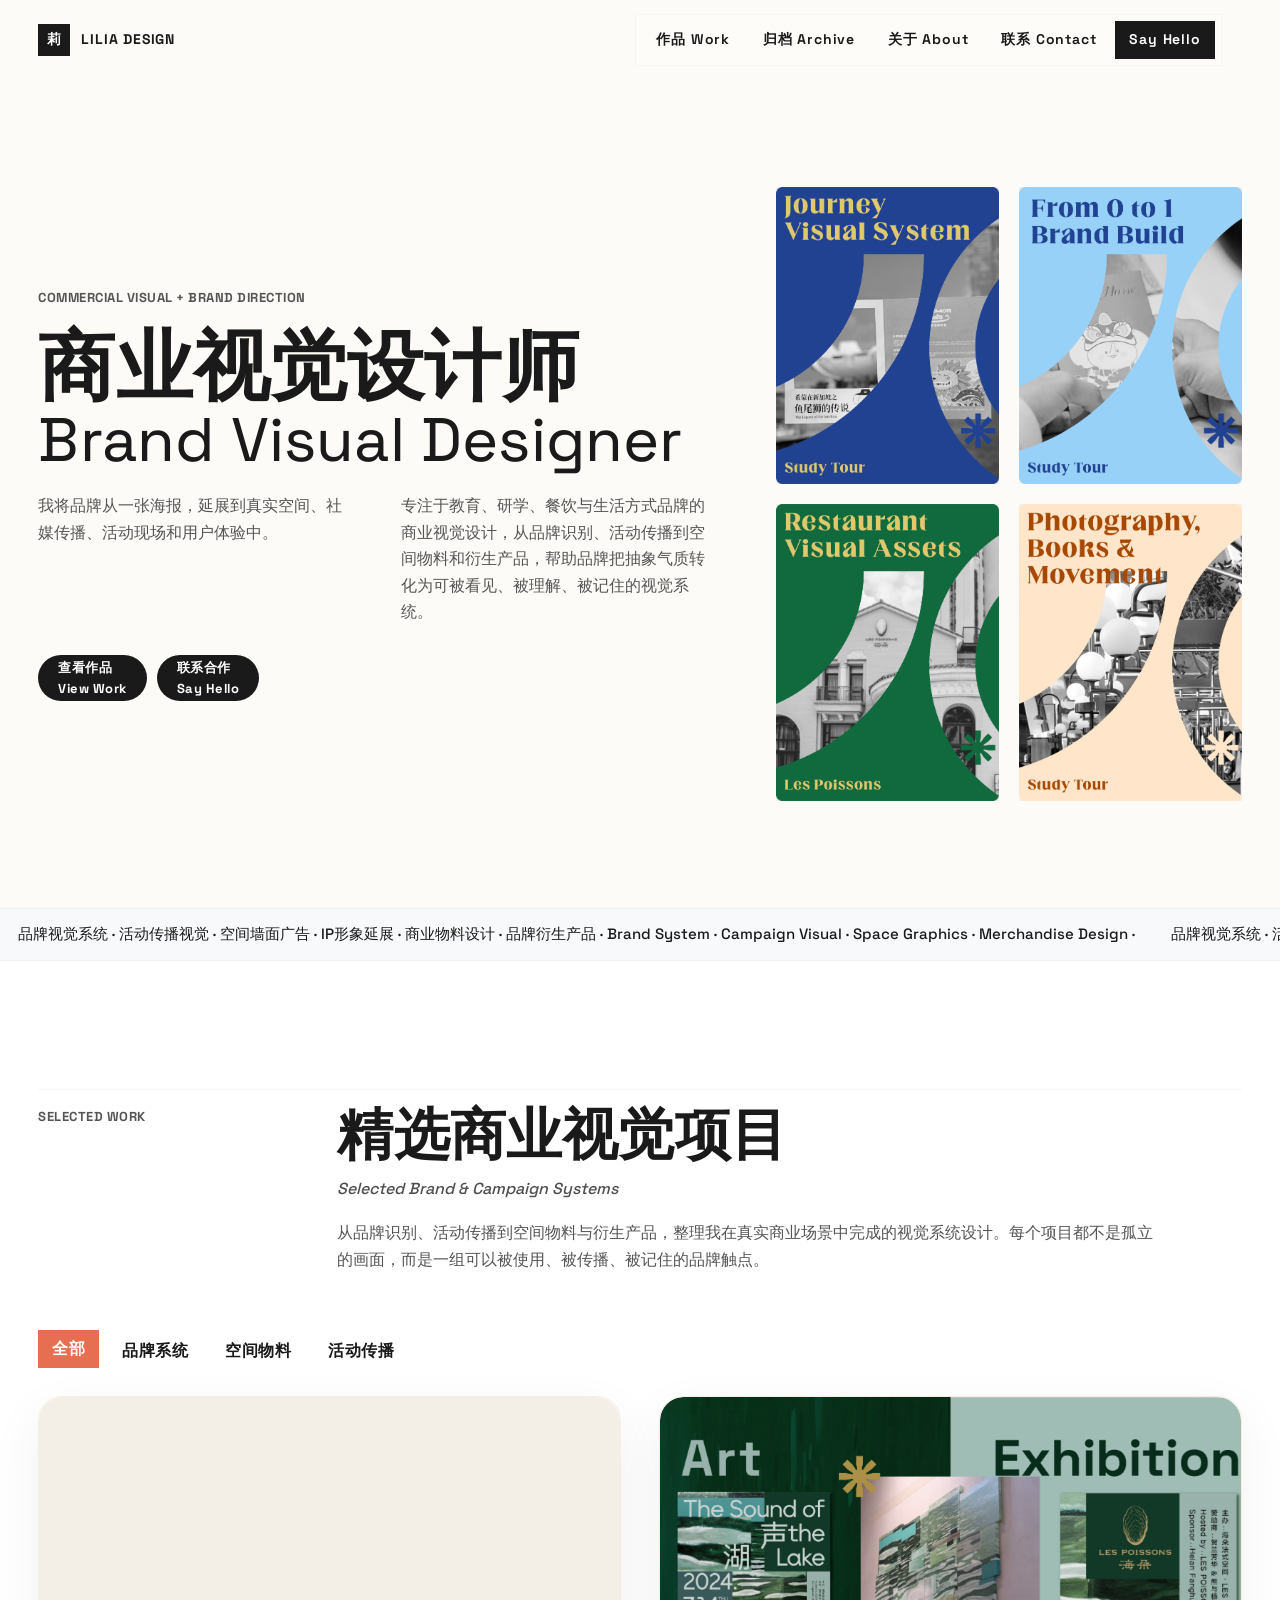
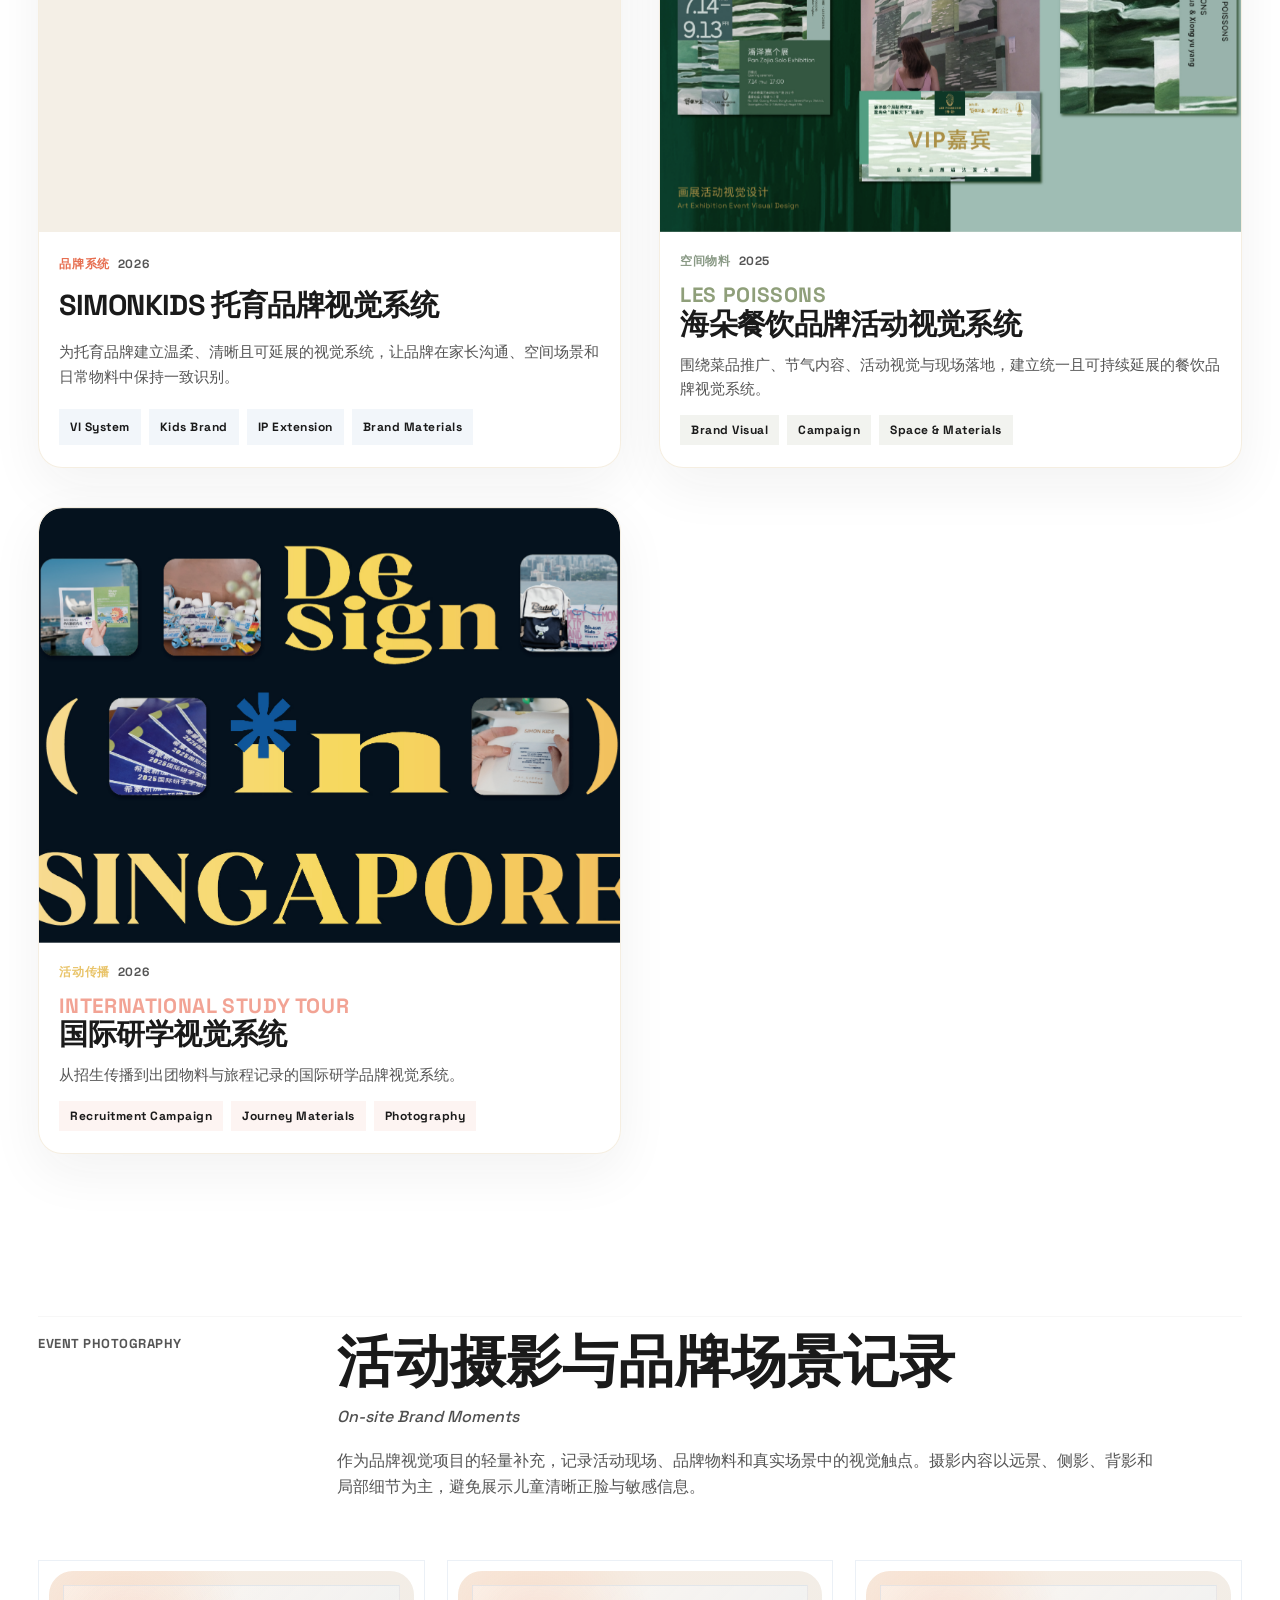
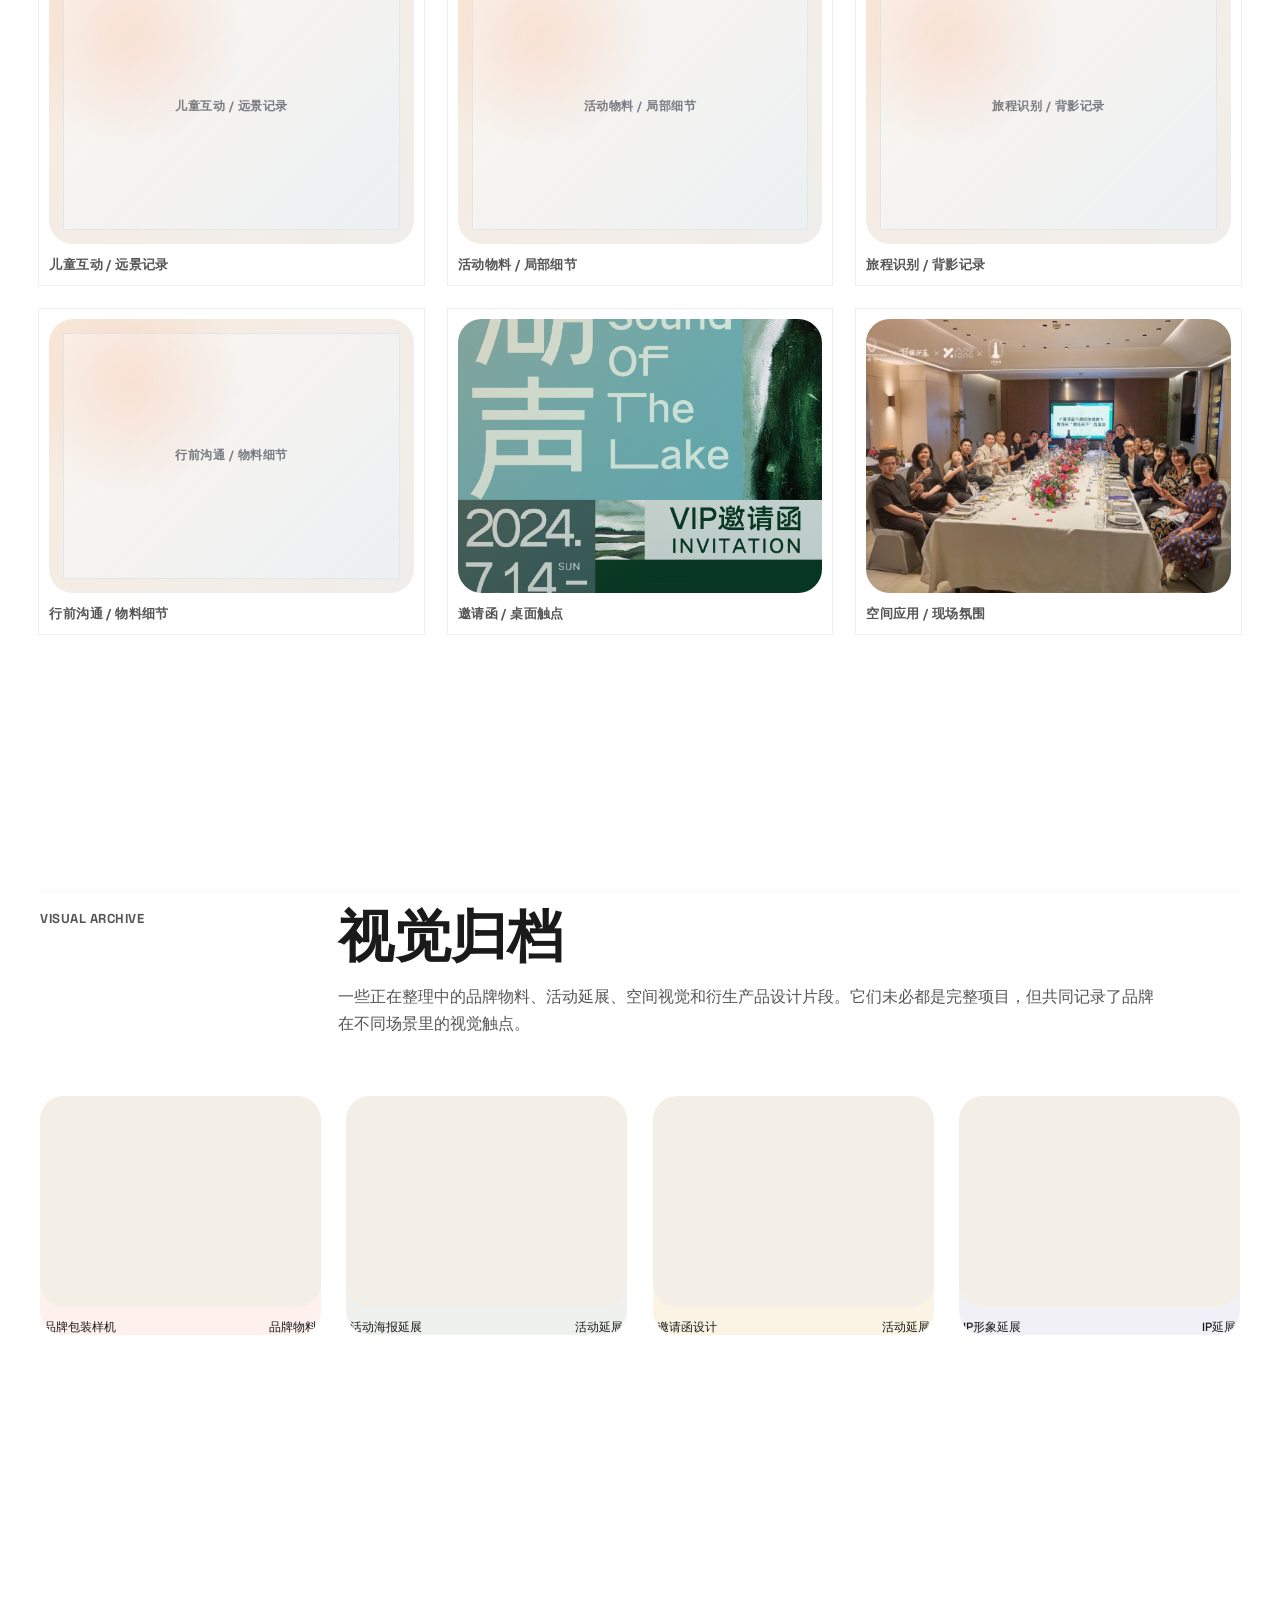
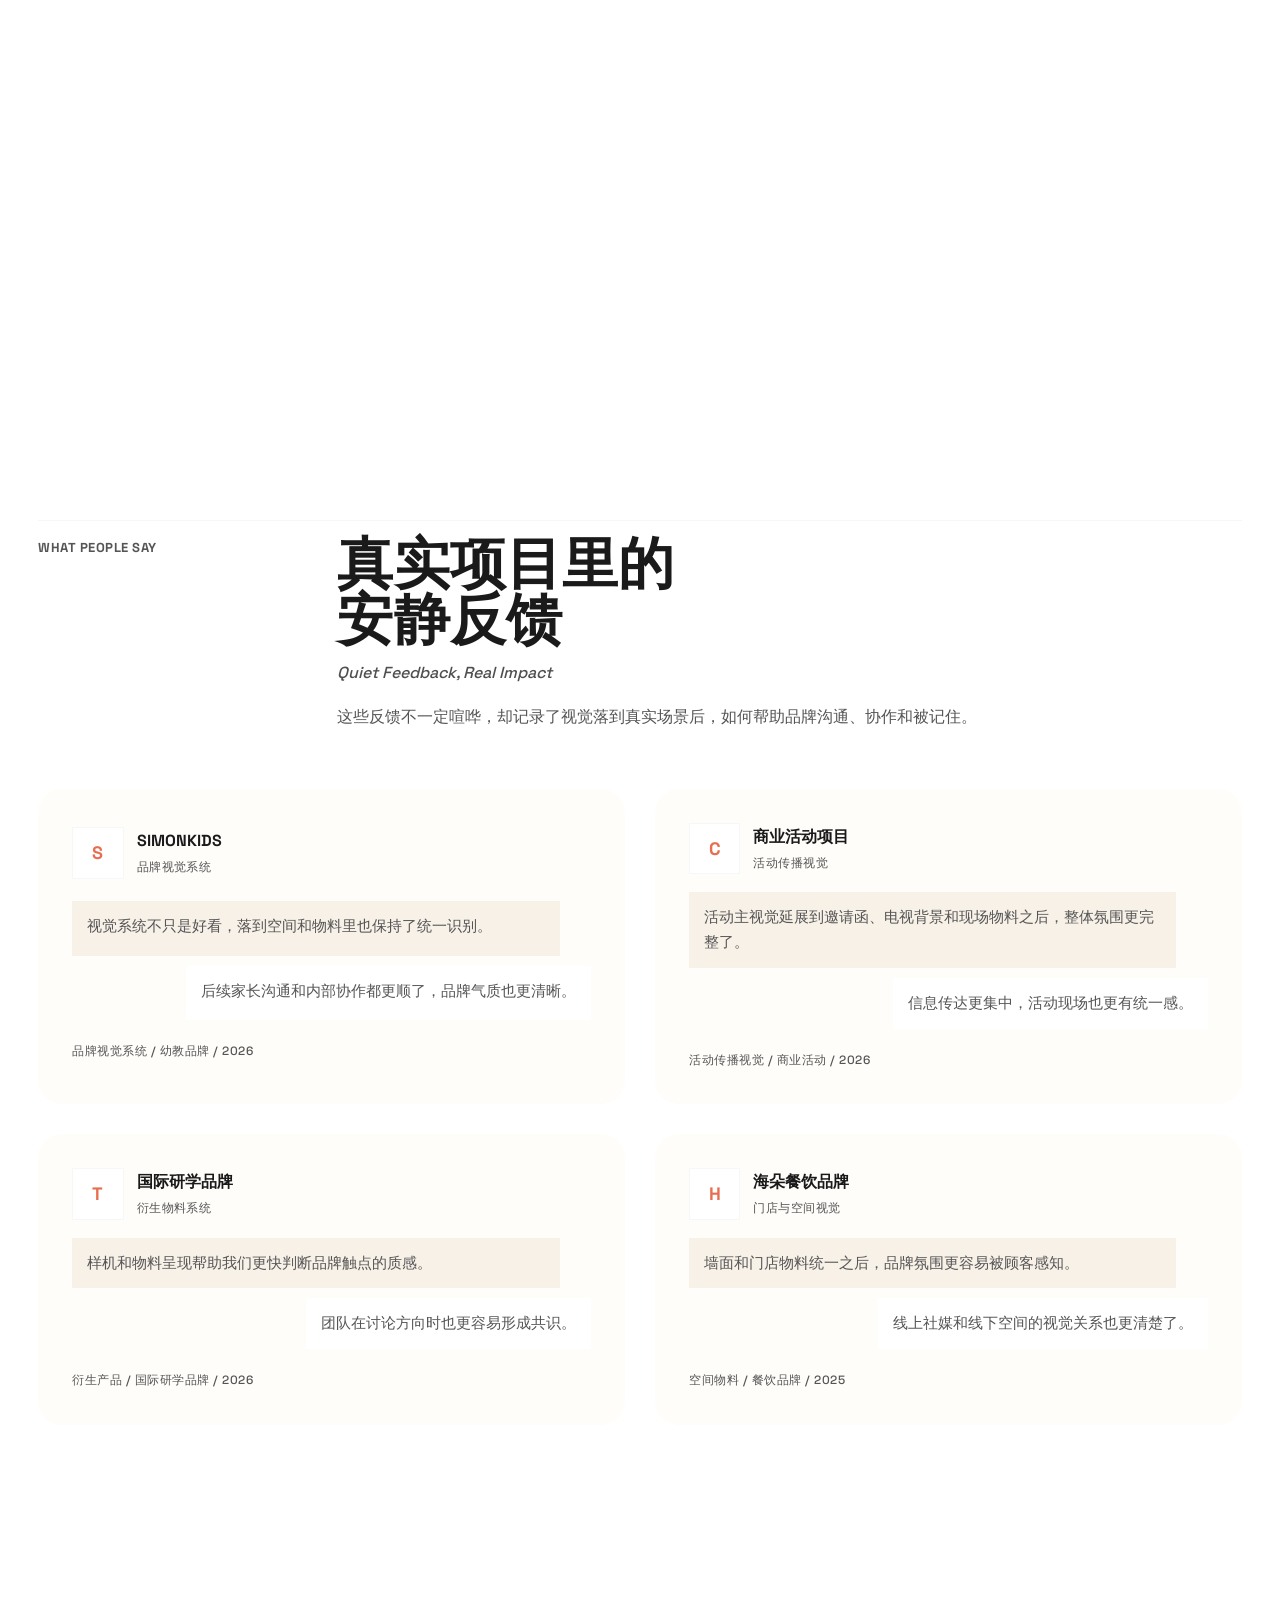
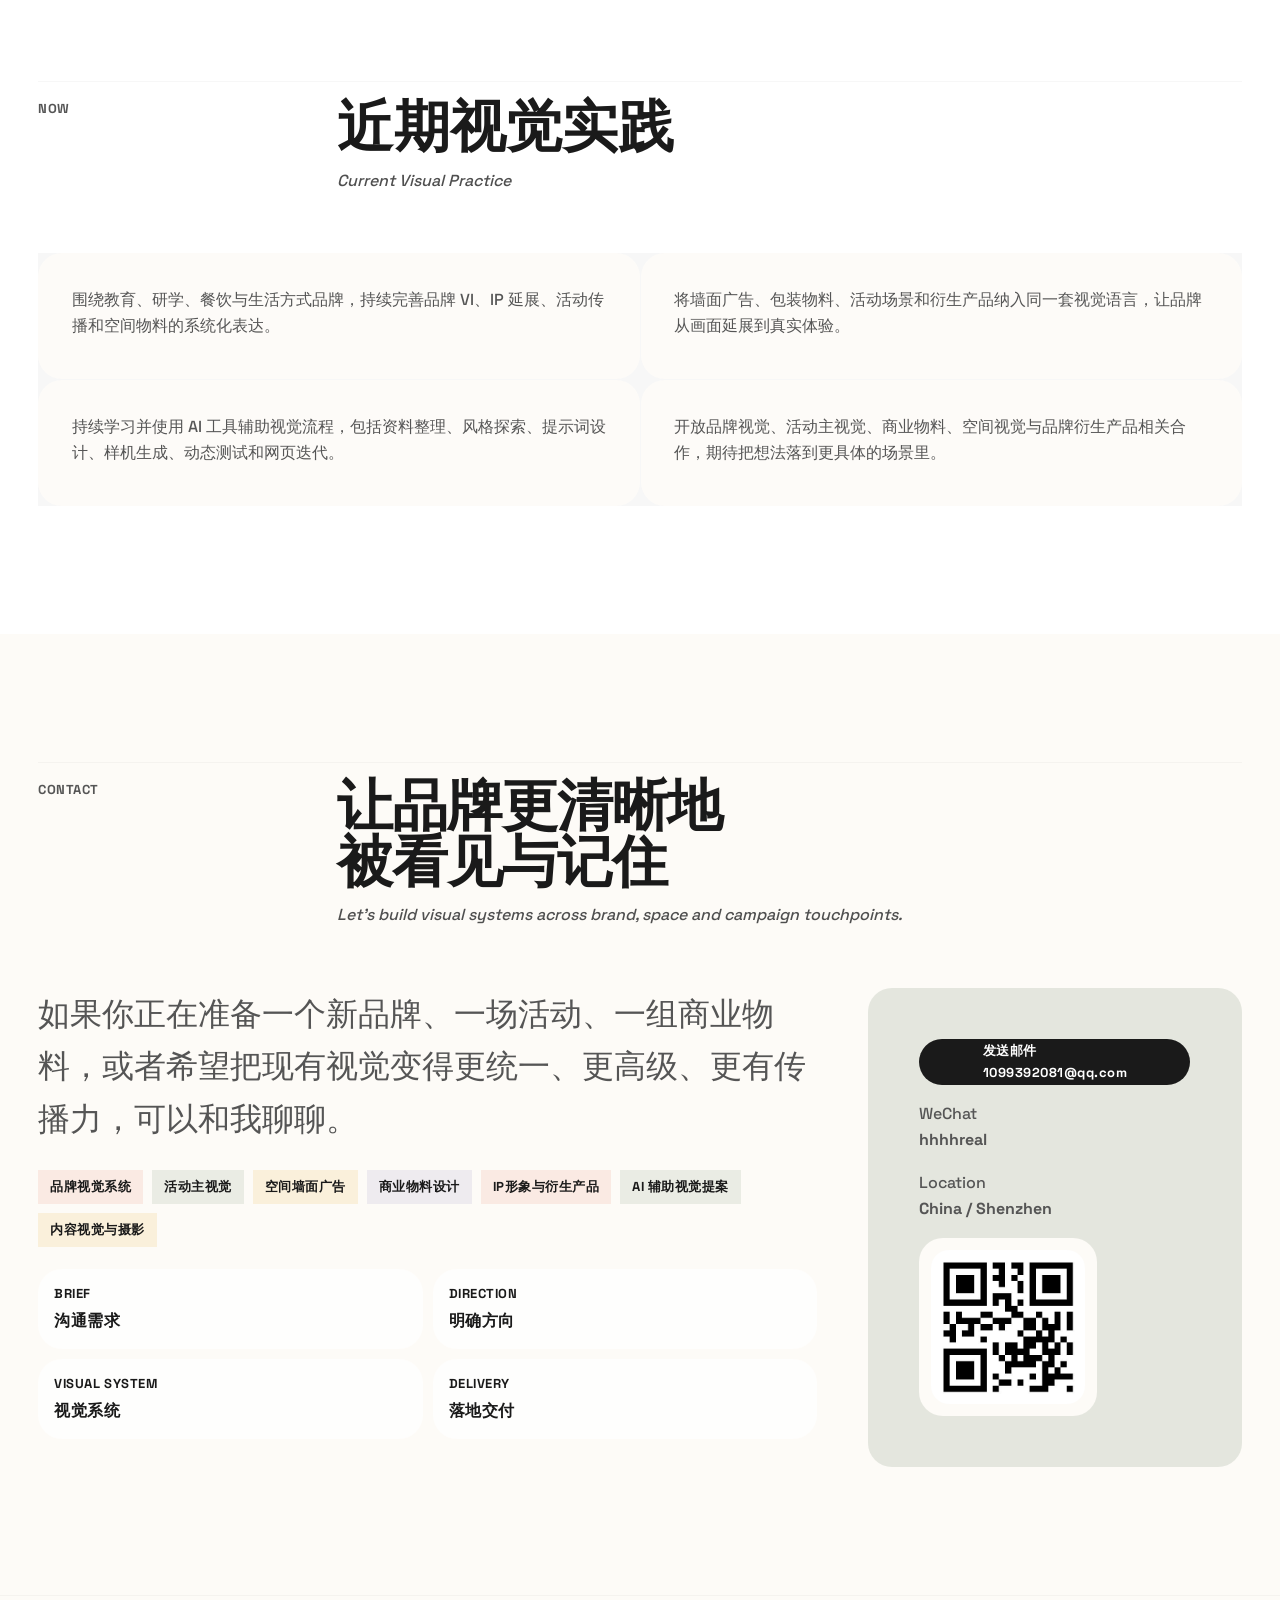
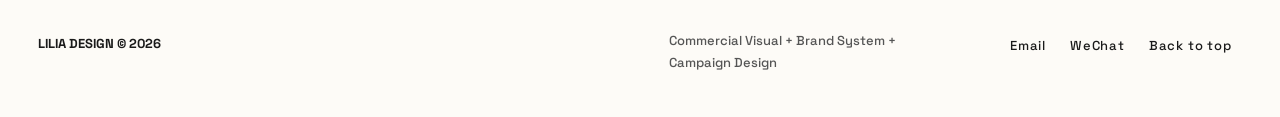
==== commit b65fb8ca: "1" ====
--- a/index.html
+++ b/index.html
@@ -48,78 +48,19 @@
               <a class="button button-secondary" href="#contact" data-cursor="Go">联系合作<br>Say Hello</a>
             </div>
           </div>
-          <aside class="hero-story-collage reveal" aria-label="Visual Story Cards" data-hero-story-collage>
-            <div class="story-collage-meta">
-              <span>VISUAL STORY CARDS</span>
-              <strong>Creative Desk</strong>
-            </div>
-            <span class="story-deco story-deco-star" aria-hidden="true">✦</span>
-            <span class="story-deco story-deco-arrow" aria-hidden="true">↗</span>
-            <span class="story-deco story-deco-sticker" aria-hidden="true">brand systems<br>in real scenes</span>
-
-            <article class="story-card story-card--simonkids" data-story-card style="--card-accent:#afd8fb;">
-              <div class="story-card-media image-frame" data-label="SimonKids">
-                <img src="assets/images/home/hero/home-card-simonkids.webp" alt="SimonKids 托育品牌视觉系统精选卡片" loading="lazy" data-fallback>
-              </div>
-              <div class="story-card-body">
-                <p class="story-card-kicker">From 0 to 1 Brand Build</p>
-                <h2>SimonKids</h2>
-                <p>从 0 到 1 搭建托育品牌视觉系统，覆盖园区空间、品牌形象、活动视觉、社媒内容、小红书传播与物料应用。</p>
-                <div class="story-card-tags">
-                  <span>Brand System</span>
-                  <span>Space Materials</span>
-                  <span>Social Content</span>
-                </div>
-              </div>
-            </article>
-
-            <article class="story-card story-card--haido" data-story-card style="--card-accent:#e7a35f;">
-              <div class="story-card-media image-frame" data-label="Les Poissons">
-                <img src="assets/images/home/hero/home-card-haido.webp" alt="Les Poissons 海朵餐饮品牌视觉资产精选卡片" loading="lazy" data-fallback>
-              </div>
-              <div class="story-card-body">
-                <p class="story-card-kicker">Restaurant Visual Assets</p>
-                <h2>Les Poissons</h2>
-                <p>围绕菜品推广、节气内容、品牌活动、平台获客与门店体验，持续沉淀可复用的餐饮品牌视觉资产。</p>
-                <div class="story-card-tags">
-                  <span>Campaign</span>
-                  <span>Menu Visual</span>
-                  <span>On-site Touchpoint</span>
-                </div>
-              </div>
-            </article>
-
-            <article class="story-card story-card--study" data-story-card style="--card-accent:#9bb7e8;">
-              <div class="story-card-media image-frame" data-label="Study Tour">
-                <img src="assets/images/home/hero/home-card-study-tour.webp" alt="国际研学旅程视觉系统精选卡片" loading="lazy" data-fallback>
-              </div>
-              <div class="story-card-body">
-                <p class="story-card-kicker">Journey Visual System</p>
-                <h2>Study Tour</h2>
-                <p>从前期招生传播、平台发布，到旅程前中后物料、现场适配、导游陪伴与摄影记录，建立完整的研学体验视觉支持。</p>
-                <div class="story-card-tags">
-                  <span>Recruitment</span>
-                  <span>Travel Materials</span>
-                  <span>Photography</span>
-                </div>
-              </div>
-            </article>
-
-            <article class="story-card story-card--notes" data-story-card style="--card-accent:#f4ced3;">
-              <div class="story-card-media image-frame" data-label="Visual Notes">
-                <img src="assets/images/home/hero/home-card-visual-notes.webp" alt="摄影阅读与舞蹈观察笔记精选卡片" loading="lazy" data-fallback>
-              </div>
-              <div class="story-card-body">
-                <p class="story-card-kicker">Photography, Books & Movement</p>
-                <h2>Visual Notes</h2>
-                <p>摄影、阅读与舞蹈构成了我观察世界的方式，也影响我在设计中对情绪、节奏、空间和人物关系的判断。</p>
-                <div class="story-card-tags">
-                  <span>Observation</span>
-                  <span>Lifestyle</span>
-                  <span>Art Direction</span>
-                </div>
-              </div>
-            </article>
+          <aside class="hero-story-collage hero-visual-cards reveal" aria-label="Visual Story Cards" data-hero-story-collage>
+            <a class="hero-visual-card" href="project-study-tour.html" data-cursor="View">
+              <img class="card-image" src="assets/images/home/story-card-01.png" alt="Study Tour visual story card" loading="eager">
+            </a>
+            <a class="hero-visual-card" href="project-study-tour.html" data-cursor="View">
+              <img class="card-image" src="assets/images/home/story-card-02.png" alt="Study Tour journey visual system card" loading="eager">
+            </a>
+            <a class="hero-visual-card" href="project-haido-restaurant.html" data-cursor="View">
+              <img class="card-image" src="assets/images/home/story-card-03.png" alt="Restaurant visual assets card" loading="lazy">
+            </a>
+            <a class="hero-visual-card" href="project-simonkids.html" data-cursor="View">
+              <img class="card-image" src="assets/images/home/story-card-04.png" alt="SimonKids brand build card" loading="lazy">
+            </a>
           </aside>
         </section>
 
--- a/css/content.css
+++ b/css/content.css
@@ -4006,6 +4006,948 @@
   }
 }
 
+/* Study tour final card and placeholder cleanup */
+body.study-tour-project .study-tour-page .study-hero-preview.study-visual-frame {
+  border-style: solid !important;
+  border-color: rgba(224, 169, 109, 0.16) !important;
+  background:
+    radial-gradient(circle at 18% 20%, rgba(0, 180, 216, 0.08), transparent 36%),
+    linear-gradient(135deg, rgba(255, 255, 255, 0.045), rgba(255, 255, 255, 0.018)) !important;
+}
+
+body.study-tour-project .study-tour-page .study-hero-preview .study-visual-placeholder {
+  min-height: 260px;
+  border: 0 !important;
+  background: transparent !important;
+  color: rgba(226, 232, 240, 0.62);
+}
+
+body.study-tour-project .study-tour-page .study-visual-placeholder {
+  border: 1px solid rgba(224, 169, 109, 0.14) !important;
+  border-style: solid !important;
+  background:
+    linear-gradient(135deg, rgba(255, 255, 255, 0.045), rgba(255, 255, 255, 0.02)) !important;
+  color: rgba(226, 232, 240, 0.66);
+  letter-spacing: 0.08em;
+}
+
+body.study-tour-project .study-tour-page .project-brief-impact .impact-card {
+  overflow: hidden;
+  min-height: 292px;
+  padding: clamp(34px, 3vw, 42px);
+}
+
+body.study-tour-project .study-tour-page .project-brief-impact .impact-card strong {
+  min-height: 84px;
+  max-width: 100%;
+  align-items: flex-start;
+  color: var(--study-gold-soft);
+  font-size: clamp(50px, 4.2vw, 70px);
+  line-height: 0.95;
+  letter-spacing: -0.04em;
+  white-space: nowrap !important;
+  word-break: keep-all !important;
+  overflow-wrap: normal !important;
+}
+
+body.study-tour-project .study-tour-page .project-brief-impact .impact-card > span {
+  min-height: 42px;
+  color: var(--study-text-white);
+  font-size: clamp(22px, 1.65vw, 28px);
+  line-height: 1.14;
+  white-space: nowrap !important;
+  word-break: keep-all !important;
+  overflow-wrap: normal !important;
+}
+
+body.study-tour-project .study-tour-page .project-brief-impact .impact-card p {
+  margin-top: 18px;
+  color: var(--study-text-sub);
+  line-height: 1.75;
+}
+
+body.study-tour-project .study-tour-page .campaign-system-card,
+body.study-tour-project .study-tour-page .documentation-card {
+  display: flex;
+  min-height: 218px;
+  flex-direction: column;
+  align-items: flex-start;
+  justify-content: flex-start;
+  gap: 0;
+  padding: clamp(26px, 2.4vw, 34px);
+}
+
+body.study-tour-project .study-tour-page .study-promotion .campaign-system-card::after {
+  display: none !important;
+}
+
+body.study-tour-project .study-tour-page .campaign-system-card span,
+body.study-tour-project .study-tour-page .documentation-card span {
+  display: block;
+  width: auto;
+  min-width: 0;
+  min-height: 0;
+  margin: 0 0 20px;
+  padding: 0 !important;
+  border: 0 !important;
+  border-radius: 0 !important;
+  background: none !important;
+  color: var(--study-gold-soft) !important;
+  font-size: 16px;
+  font-weight: 760;
+  line-height: 1;
+  letter-spacing: 0.08em;
+  text-transform: uppercase;
+  box-shadow: none !important;
+}
+
+body.study-tour-project .study-tour-page .campaign-system-card strong,
+body.study-tour-project .study-tour-page .documentation-card strong {
+  display: block;
+  min-height: 38px;
+  margin: 0 0 14px;
+  color: var(--study-text-white);
+  font-size: clamp(23px, 1.65vw, 30px);
+  line-height: 1.18;
+  white-space: nowrap !important;
+  word-break: keep-all !important;
+  overflow-wrap: normal !important;
+}
+
+body.study-tour-project .study-tour-page .campaign-system-card p,
+body.study-tour-project .study-tour-page .documentation-card p {
+  margin: 0;
+  color: var(--study-text-sub);
+  font-size: 15px;
+  line-height: 1.75;
+}
+
+body.study-tour-project .study-tour-page .documentation-grid {
+  align-items: stretch;
+}
+
+body.study-tour-project .study-tour-page .documentation-card {
+  min-height: 208px;
+}
+
+@media (max-width: 760px) {
+  body.study-tour-project .study-tour-page .study-hero-preview .study-visual-placeholder {
+    min-height: 180px;
+  }
+
+  body.study-tour-project .study-tour-page .project-brief-impact .impact-card {
+    min-height: 0;
+    padding: 28px;
+  }
+
+  body.study-tour-project .study-tour-page .project-brief-impact .impact-card strong {
+    min-height: 58px;
+    font-size: clamp(44px, 12vw, 56px);
+  }
+
+  body.study-tour-project .study-tour-page .project-brief-impact .impact-card > span,
+  body.study-tour-project .study-tour-page .campaign-system-card strong,
+  body.study-tour-project .study-tour-page .documentation-card strong {
+    white-space: nowrap !important;
+    word-break: keep-all !important;
+    overflow-wrap: normal !important;
+  }
+}
+
+/* Study tour case composition polish */
+body.study-tour-project .study-tour-page {
+  --study-bg-main: #0a1128;
+  --study-bg-card: #101f42;
+  --study-bg-deep: #0b1325;
+  --study-bg-secondary: #111b33;
+  --study-gold: #e0a96d;
+  --study-gold-soft: #e7c96a;
+  --study-bright-blue: #00b4d8;
+  --study-light-sky: #90e0ef;
+  --study-text-white: #ffffff;
+  --study-text-grey: #e2e8f0;
+  --study-text-sub: #b8c2d6;
+  --study-border-gold: rgba(224, 169, 109, 0.26);
+  --study-card-glass: rgba(255, 255, 255, 0.06);
+}
+
+body.study-tour-project .study-tour-page .study-hero {
+  position: relative;
+  isolation: isolate;
+  padding-inline: clamp(28px, 5vw, 72px);
+  gap: clamp(42px, 6vw, 90px);
+}
+
+body.study-tour-project .hero-glow-bg {
+  position: absolute;
+  width: 420px;
+  height: 420px;
+  right: 8%;
+  top: 12%;
+  pointer-events: none;
+  background: radial-gradient(circle, rgba(0, 180, 216, 0.22) 0%, rgba(0, 180, 216, 0.08) 38%, rgba(10, 17, 40, 0) 72%);
+  filter: blur(60px);
+  z-index: 0;
+}
+
+body.study-tour-project .study-tour-page .study-hero-copy,
+body.study-tour-project .study-tour-page .study-hero-board {
+  position: relative;
+  z-index: 1;
+}
+
+body.study-tour-project .study-tour-page .study-title-cn {
+  line-height: 1.05;
+}
+
+body.study-tour-project .study-tour-page .study-hero h1 {
+  gap: 10px;
+  margin-top: 28px;
+}
+
+body.study-tour-project .study-tour-page .study-hero h1 span:last-child {
+  font-size: clamp(22px, 2.2vw, 32px);
+  line-height: 1.14;
+}
+
+body.study-tour-project .study-tour-page .study-subtitle span {
+  display: block;
+}
+
+body.study-tour-project .study-tour-page .study-subtitle span + span {
+  margin-left: 0;
+  margin-top: 4px;
+}
+
+body.study-tour-project .study-tour-page .study-hero-board {
+  min-height: 620px;
+  padding: clamp(24px, 3vw, 38px);
+  border-color: rgba(224, 169, 109, 0.18);
+  background:
+    radial-gradient(circle at 65% 18%, rgba(0, 180, 216, 0.12), transparent 34%),
+    linear-gradient(145deg, rgba(255, 255, 255, 0.075), rgba(255, 255, 255, 0.025)),
+    rgba(16, 31, 66, 0.82);
+}
+
+body.study-tour-project .study-tour-page .study-hero-board::after {
+  display: none;
+}
+
+body.study-tour-project .study-tour-page .study-hero-board::before {
+  inset: 28px;
+  border-color: rgba(224, 169, 109, 0.1);
+}
+
+body.study-tour-project .study-tour-page .study-hero-preview {
+  position: absolute;
+  inset: 32px 34px auto 34px;
+  height: 45%;
+  opacity: 0.9;
+}
+
+body.study-tour-project .study-tour-page .study-cover-card {
+  padding: clamp(24px, 2.5vw, 32px);
+  border-radius: 28px;
+  z-index: 2;
+}
+
+body.study-tour-project .study-tour-page .study-cover-card.is-main {
+  left: 8%;
+  top: 12%;
+  width: 48%;
+  min-height: 220px;
+}
+
+body.study-tour-project .study-tour-page .study-cover-card.is-blue {
+  right: 7%;
+  top: 26%;
+  width: 38%;
+}
+
+body.study-tour-project .study-tour-page .study-cover-card.is-gold {
+  left: 8%;
+  bottom: 13%;
+  width: 40%;
+}
+
+body.study-tour-project .study-tour-page .study-cover-card.is-cream {
+  right: 8%;
+  bottom: 10%;
+  width: 40%;
+}
+
+body.study-tour-project .study-tour-page .project-brief-impact .impact-panel {
+  align-items: stretch;
+}
+
+body.study-tour-project .study-tour-page .project-brief-impact .impact-card {
+  min-height: 300px;
+  padding: clamp(32px, 3vw, 42px);
+  display: flex;
+  flex-direction: column;
+  justify-content: flex-start;
+}
+
+body.study-tour-project .study-tour-page .project-brief-impact .impact-card strong {
+  display: flex;
+  min-height: 96px;
+  align-items: flex-start;
+  font-size: clamp(46px, 4.2vw, 68px);
+  line-height: 0.94;
+  letter-spacing: -0.035em;
+}
+
+body.study-tour-project .study-tour-page .project-brief-impact .impact-card > span {
+  display: flex;
+  min-height: 54px;
+  align-items: center;
+  margin-top: 0;
+  font-size: clamp(24px, 2vw, 31px);
+}
+
+body.study-tour-project .study-tour-page .project-brief-impact .impact-card p {
+  margin-top: 14px;
+}
+
+body.study-tour-project .study-tour-page .positioning-grid {
+  grid-template-columns: repeat(4, minmax(0, 1fr));
+}
+
+body.study-tour-project .study-tour-page .study-info-card {
+  min-height: 230px;
+}
+
+body.study-tour-project .study-tour-page .study-info-card strong {
+  min-height: 64px;
+  display: flex;
+  align-items: flex-start;
+  font-size: clamp(18px, 1.45vw, 22px);
+}
+
+body.study-tour-project .study-tour-page .study-info-card p {
+  margin-top: 8px;
+}
+
+body.study-tour-project .study-system-diagram {
+  position: relative;
+  display: grid;
+  place-items: center;
+  width: min(760px, 100%);
+  min-height: 390px;
+  margin: 0 auto clamp(28px, 4vw, 52px);
+  border-radius: 36px;
+  border: 1px solid var(--study-border-gold);
+  background:
+    radial-gradient(circle at center, rgba(0, 180, 216, 0.16), transparent 33%),
+    linear-gradient(145deg, rgba(255, 255, 255, 0.07), rgba(255, 255, 255, 0.025)),
+    rgba(10, 17, 40, 0.62);
+  box-shadow: 0 24px 80px rgba(0, 0, 0, 0.24);
+  overflow: hidden;
+}
+
+body.study-tour-project .study-system-diagram::before,
+body.study-tour-project .study-system-diagram::after {
+  content: "";
+  position: absolute;
+  inset: 68px;
+  border: 1px solid rgba(224, 169, 109, 0.22);
+  border-radius: 999px;
+}
+
+body.study-tour-project .study-system-diagram::after {
+  inset: 116px;
+  border-color: rgba(0, 180, 216, 0.18);
+}
+
+body.study-tour-project .system-node {
+  position: absolute;
+  z-index: 1;
+  display: grid;
+  place-items: center;
+  min-width: 124px;
+  min-height: 54px;
+  padding: 12px 18px;
+  border-radius: 999px;
+  border: 1px solid var(--study-border-gold);
+  background: rgba(16, 31, 66, 0.88);
+  color: var(--study-text-white);
+  font-weight: 780;
+  text-align: center;
+}
+
+body.study-tour-project .system-node.is-center {
+  min-width: 180px;
+  min-height: 180px;
+  border-radius: 999px;
+  background: linear-gradient(145deg, rgba(224, 169, 109, 0.26), rgba(16, 31, 66, 0.9));
+  color: var(--study-gold-soft);
+  font-size: 20px;
+}
+
+body.study-tour-project .system-node.is-top { top: 46px; }
+body.study-tour-project .system-node.is-right { right: 42px; }
+body.study-tour-project .system-node.is-bottom { bottom: 46px; }
+body.study-tour-project .system-node.is-left { left: 42px; }
+
+body.study-tour-project .study-module-visual {
+  margin: 0 0 clamp(28px, 4vw, 48px);
+}
+
+body.study-tour-project .study-visual-frame {
+  position: relative;
+  border-radius: 28px;
+  background: rgba(255, 255, 255, 0.06);
+  border: 1px solid rgba(224, 169, 109, 0.24);
+  padding: 20px;
+  overflow: hidden;
+  box-shadow: 0 24px 80px rgba(0, 0, 0, 0.28);
+}
+
+body.study-tour-project .study-visual-frame img {
+  display: block;
+  width: 100%;
+  height: 100%;
+  object-fit: cover;
+  border-radius: 20px;
+}
+
+body.study-tour-project .study-visual-frame.is-contain img {
+  object-fit: contain;
+  background: #0a1128;
+}
+
+body.study-tour-project .study-visual-placeholder {
+  min-height: 320px;
+  border-radius: 24px;
+  border: 1px solid rgba(224, 169, 109, 0.12);
+  display: flex;
+  align-items: center;
+  justify-content: center;
+  color: var(--study-text-sub);
+  background:
+    radial-gradient(circle at 18% 18%, rgba(0, 180, 216, 0.12), transparent 34%),
+    rgba(255, 255, 255, 0.04);
+  text-align: center;
+  font-weight: 700;
+  letter-spacing: 0.04em;
+}
+
+body.study-tour-project .study-itinerary-layout {
+  display: grid;
+  gap: clamp(24px, 3vw, 36px);
+}
+
+body.study-tour-project .study-tour-page .itinerary-timeline {
+  position: relative;
+  grid-template-columns: repeat(3, minmax(0, 1fr));
+  gap: 0;
+  overflow: hidden;
+}
+
+body.study-tour-project .study-tour-page .itinerary-timeline::before {
+  content: "";
+  position: absolute;
+  left: 12%;
+  right: 12%;
+  top: 43px;
+  height: 1px;
+  background: linear-gradient(90deg, transparent, var(--study-gold), transparent);
+}
+
+body.study-tour-project .journey-photo-grid {
+  display: grid;
+  grid-template-columns: 1.2fr 0.9fr 0.9fr;
+  gap: clamp(16px, 2vw, 24px);
+  margin-bottom: clamp(24px, 3vw, 40px);
+}
+
+body.study-tour-project .journey-photo-grid .study-visual-frame:first-child {
+  grid-row: span 2;
+}
+
+body.study-tour-project .journey-photo-grid .study-visual-frame:first-child .study-visual-placeholder {
+  min-height: 420px;
+}
+
+@media (max-width: 980px) {
+  body.study-tour-project .study-tour-page .positioning-grid {
+    grid-template-columns: repeat(2, minmax(0, 1fr));
+  }
+
+  body.study-tour-project .journey-photo-grid {
+    grid-template-columns: 1fr;
+  }
+}
+
+@media (max-width: 760px) {
+  body.study-tour-project,
+  body.study-tour-project .site-shell,
+  body.study-tour-project .study-tour-page {
+    width: 100%;
+    max-width: 100vw;
+    overflow-x: hidden !important;
+  }
+
+  body.study-tour-project .study-tour-page * {
+    min-width: 0;
+    max-width: 100%;
+  }
+
+  body.study-tour-project .study-tour-page .study-hero {
+    padding-inline: 0;
+  }
+
+  body.study-tour-project .study-tour-page .study-hero-board {
+    padding: 14px;
+  }
+
+  body.study-tour-project .study-tour-page .study-hero-preview {
+    position: relative;
+    inset: auto;
+    height: auto;
+    order: -1;
+  }
+
+  body.study-tour-project .study-tour-page .study-hero-preview .study-visual-placeholder {
+    min-height: 190px;
+  }
+
+  body.study-tour-project .study-tour-page .project-brief-impact .impact-card {
+    min-height: 0;
+    padding: 28px;
+  }
+
+  body.study-tour-project .study-tour-page .study-hero-copy,
+  body.study-tour-project .study-tour-page .brief-copy,
+  body.study-tour-project .study-tour-page .impact-panel,
+  body.study-tour-project .study-tour-page .impact-card,
+  body.study-tour-project .study-tour-page .study-info-card,
+  body.study-tour-project .study-tour-page .campaign-system-card,
+  body.study-tour-project .study-tour-page .timeline-card,
+  body.study-tour-project .study-tour-page .documentation-card,
+  body.study-tour-project .study-tour-page .study-visual-frame {
+    width: 100%;
+    max-width: 100%;
+  }
+
+  body.study-tour-project .study-tour-page .project-brief-impact .impact-card strong {
+    min-height: 70px;
+    font-size: clamp(44px, 13vw, 58px);
+  }
+
+  body.study-tour-project .study-tour-page .project-brief-impact .impact-card > span {
+    min-height: 42px;
+  }
+
+  body.study-tour-project .study-system-diagram {
+    min-height: 460px;
+  }
+
+  body.study-tour-project .system-node.is-center {
+    min-width: 150px;
+    min-height: 150px;
+  }
+
+  body.study-tour-project .system-node.is-top { top: 28px; }
+  body.study-tour-project .system-node.is-right { right: 18px; }
+  body.study-tour-project .system-node.is-bottom { bottom: 28px; }
+  body.study-tour-project .system-node.is-left { left: 18px; }
+
+  body.study-tour-project .study-tour-page .itinerary-timeline {
+    grid-template-columns: 1fr;
+  }
+
+  body.study-tour-project .study-tour-page .itinerary-timeline::before {
+    top: 32px;
+    bottom: 32px;
+    left: 34px;
+    right: auto;
+    width: 1px;
+    height: auto;
+    background: linear-gradient(180deg, transparent, var(--study-gold), transparent);
+  }
+
+  body.study-tour-project .study-visual-placeholder {
+    min-height: 230px;
+  }
+
+  body.study-tour-project .journey-photo-grid .study-visual-frame:first-child .study-visual-placeholder {
+    min-height: 260px;
+  }
+}
+
+/* Study tour project deep navy and champagne gold refinement */
+body.study-tour-project {
+  --study-bg-primary: #0b1325;
+  --study-bg-secondary: #111b33;
+  --study-bg-card: rgba(255, 255, 255, 0.06);
+  --study-bg-card-strong: rgba(255, 255, 255, 0.1);
+  --study-border: rgba(212, 175, 55, 0.22);
+  --study-border-strong: rgba(212, 175, 55, 0.42);
+  --study-gold: #d4af37;
+  --study-gold-soft: #e7c96a;
+  --study-text-main: #ffffff;
+  --study-text-sub: #b8c2d6;
+  --study-blue-light: #2f6fb7;
+  --study-cream: #f6e9c8;
+  --study-shadow: 0 28px 90px rgba(0, 0, 0, 0.34);
+  background:
+    radial-gradient(circle at 82% 9%, rgba(212, 175, 55, 0.12), transparent 30%),
+    radial-gradient(circle at 12% 32%, rgba(47, 111, 183, 0.16), transparent 34%),
+    linear-gradient(180deg, #0b1325 0%, #0e1730 45%, #0b1325 100%);
+  color: var(--study-text-main);
+}
+
+body.study-tour-project .site-header {
+  background: rgba(11, 19, 37, 0.82);
+  border-bottom: 1px solid rgba(212, 175, 55, 0.14);
+  backdrop-filter: blur(18px);
+}
+
+body.study-tour-project .brand,
+body.study-tour-project .header-center,
+body.study-tour-project .nav-link {
+  color: rgba(255, 255, 255, 0.84);
+}
+
+body.study-tour-project .brand-symbol,
+body.study-tour-project .nav-cta {
+  background: var(--study-gold);
+  color: #0b1325;
+}
+
+body.study-tour-project .site-nav {
+  border-color: rgba(212, 175, 55, 0.18);
+  background: rgba(255, 255, 255, 0.055);
+}
+
+body.study-tour-project .nav-link:hover,
+body.study-tour-project .nav-link:focus-visible {
+  background: rgba(212, 175, 55, 0.12);
+  color: var(--study-gold-soft);
+}
+
+body.study-tour-project .study-tour-page {
+  position: relative;
+  background:
+    linear-gradient(90deg, rgba(212, 175, 55, 0.028) 1px, transparent 1px) 0 0 / 56px 56px,
+    linear-gradient(rgba(212, 175, 55, 0.022) 1px, transparent 1px) 0 0 / 56px 56px;
+}
+
+body.study-tour-project .study-hero {
+  min-height: min(820px, calc(100vh - 74px));
+  grid-template-columns: minmax(0, 1fr) minmax(420px, 1fr);
+  padding: clamp(84px, 9vw, 132px) 0 clamp(88px, 9vw, 128px);
+}
+
+body.study-tour-project .study-hero-copy {
+  max-width: 680px;
+}
+
+body.study-tour-project .eyebrow,
+body.study-tour-project .section-kicker,
+body.study-tour-project .project-brief-impact .brief-copy .section-kicker {
+  color: var(--study-gold-soft);
+}
+
+body.study-tour-project .study-hero h1 {
+  color: var(--study-text-main);
+  font-family: "Space Grotesk", "PingFang SC", "Microsoft YaHei", sans-serif;
+  text-shadow: 0 16px 46px rgba(0, 0, 0, 0.28);
+}
+
+body.study-tour-project .study-hero h1 span:last-child {
+  color: var(--study-gold-soft);
+  font-weight: 620;
+}
+
+body.study-tour-project .study-subtitle {
+  color: var(--study-text-main);
+}
+
+body.study-tour-project .study-subtitle span + span {
+  color: var(--study-text-sub);
+}
+
+body.study-tour-project .study-hero p,
+body.study-tour-project .study-section p,
+body.study-tour-project .project-brief-impact p {
+  color: var(--study-text-sub);
+}
+
+body.study-tour-project .study-tags span,
+body.study-tour-project .materials-map span {
+  border: 1px solid var(--study-border);
+  background: rgba(255, 255, 255, 0.06);
+  color: var(--study-text-main);
+  box-shadow: inset 0 1px 0 rgba(255, 255, 255, 0.08);
+}
+
+body.study-tour-project .study-tags span:nth-child(2n),
+body.study-tour-project .materials-map span:nth-child(3n + 2),
+body.study-tour-project .study-tags span:nth-child(3n),
+body.study-tour-project .materials-map span:nth-child(3n) {
+  background: rgba(212, 175, 55, 0.1);
+  color: var(--study-gold-soft);
+}
+
+body.study-tour-project .study-hero-board {
+  min-height: 590px;
+  border: 1px solid var(--study-border);
+  background:
+    radial-gradient(circle at 22% 18%, rgba(212, 175, 55, 0.24), transparent 24%),
+    linear-gradient(135deg, rgba(255, 255, 255, 0.09), rgba(255, 255, 255, 0.02)),
+    #111b33;
+  box-shadow: var(--study-shadow);
+}
+
+body.study-tour-project .study-hero-board::before {
+  inset: 38px;
+  border: 1px solid rgba(212, 175, 55, 0.16);
+}
+
+body.study-tour-project .study-hero-board::after {
+  content: "STUDY TOUR SYSTEM";
+  position: absolute;
+  right: 36px;
+  bottom: 28px;
+  color: rgba(231, 201, 106, 0.22);
+  font-size: clamp(28px, 4vw, 56px);
+  font-weight: 800;
+  letter-spacing: 0.08em;
+  pointer-events: none;
+}
+
+body.study-tour-project .study-cover-card {
+  border: 1px solid var(--study-border);
+  background: rgba(10, 18, 36, 0.78);
+  box-shadow: 0 24px 58px rgba(0, 0, 0, 0.32);
+  backdrop-filter: blur(14px);
+}
+
+body.study-tour-project .study-cover-card span {
+  color: var(--study-gold-soft);
+}
+
+body.study-tour-project .study-cover-card strong {
+  color: var(--study-text-main);
+}
+
+body.study-tour-project .study-cover-card p {
+  color: var(--study-text-sub);
+}
+
+body.study-tour-project .study-cover-card.is-main {
+  background:
+    linear-gradient(145deg, rgba(47, 111, 183, 0.72), rgba(10, 18, 36, 0.92)),
+    #14264a;
+}
+
+body.study-tour-project .study-cover-card.is-main strong {
+  color: var(--study-gold-soft);
+}
+
+body.study-tour-project .study-cover-card.is-gold {
+  background:
+    linear-gradient(145deg, rgba(212, 175, 55, 0.22), rgba(10, 18, 36, 0.86)),
+    #111b33;
+}
+
+body.study-tour-project .study-cover-card.is-cream {
+  background:
+    linear-gradient(145deg, rgba(246, 233, 200, 0.14), rgba(10, 18, 36, 0.88)),
+    #101a31;
+}
+
+body.study-tour-project .project-brief-impact,
+body.study-tour-project .study-blue-panel,
+body.study-tour-project .study-cream-panel {
+  border: 1px solid var(--study-border);
+  background:
+    linear-gradient(135deg, rgba(255, 255, 255, 0.075), rgba(255, 255, 255, 0.025)),
+    rgba(17, 27, 51, 0.76);
+  box-shadow: var(--study-shadow);
+}
+
+body.study-tour-project .project-brief-impact h2,
+body.study-tour-project .study-section h2 {
+  color: var(--study-text-main);
+}
+
+body.study-tour-project .project-brief-impact .impact-card,
+body.study-tour-project .study-info-card,
+body.study-tour-project .program-card,
+body.study-tour-project .campaign-system-card,
+body.study-tour-project .timeline-card,
+body.study-tour-project .documentation-card {
+  border: 1px solid var(--study-border);
+  background:
+    linear-gradient(145deg, rgba(255, 255, 255, 0.085), rgba(255, 255, 255, 0.035)),
+    rgba(17, 27, 51, 0.86);
+  box-shadow: 0 18px 48px rgba(0, 0, 0, 0.24);
+}
+
+body.study-tour-project .project-brief-impact .impact-card strong,
+body.study-tour-project .study-info-card span,
+body.study-tour-project .program-card span,
+body.study-tour-project .campaign-system-card span,
+body.study-tour-project .timeline-card span,
+body.study-tour-project .documentation-card span {
+  color: var(--study-gold-soft);
+}
+
+body.study-tour-project .project-brief-impact .impact-card > span,
+body.study-tour-project .study-info-card strong,
+body.study-tour-project .program-card strong,
+body.study-tour-project .campaign-system-card strong,
+body.study-tour-project .timeline-card strong {
+  color: var(--study-text-main);
+}
+
+body.study-tour-project .campaign-system-grid {
+  grid-template-columns: repeat(auto-fit, minmax(280px, 1fr));
+}
+
+body.study-tour-project .campaign-system-card {
+  min-height: 210px;
+  padding: clamp(22px, 2.5vw, 32px);
+}
+
+body.study-tour-project .study-promotion .campaign-system-card {
+  position: relative;
+  overflow: hidden;
+}
+
+body.study-tour-project .study-promotion .campaign-system-card::after {
+  content: "";
+  position: absolute;
+  right: -32px;
+  top: -32px;
+  width: 112px;
+  height: 112px;
+  border-radius: 999px;
+  background: rgba(212, 175, 55, 0.08);
+  pointer-events: none;
+}
+
+body.study-tour-project .program-card:nth-child(2),
+body.study-tour-project .program-card:nth-child(3) {
+  background:
+    linear-gradient(145deg, rgba(212, 175, 55, 0.11), rgba(255, 255, 255, 0.035)),
+    rgba(17, 27, 51, 0.86);
+}
+
+body.study-tour-project .itinerary-timeline {
+  gap: 0;
+  border: 1px solid var(--study-border);
+  background: rgba(212, 175, 55, 0.18);
+}
+
+body.study-tour-project .timeline-card {
+  position: relative;
+}
+
+body.study-tour-project .timeline-card::before {
+  content: "";
+  display: block;
+  width: 12px;
+  height: 12px;
+  margin-bottom: 18px;
+  border-radius: 999px;
+  background: var(--study-gold);
+  box-shadow: 0 0 0 8px rgba(212, 175, 55, 0.12);
+}
+
+body.study-tour-project .study-section-header {
+  border-top: 1px solid var(--study-border);
+}
+
+body.study-tour-project .study-value .text-link,
+body.study-tour-project .site-footer,
+body.study-tour-project .site-footer a {
+  color: var(--study-text-sub);
+}
+
+body.study-tour-project .study-value .text-link:hover,
+body.study-tour-project .site-footer a:hover {
+  color: var(--study-gold-soft);
+}
+
+body.study-tour-project .site-footer {
+  border-top: 1px solid var(--study-border);
+}
+
+@media (max-width: 1080px) {
+  body.study-tour-project .study-hero {
+    grid-template-columns: 1fr;
+  }
+}
+
+@media (max-width: 760px) {
+  body.study-tour-project .study-hero,
+  body.study-tour-project .study-section,
+  body.study-tour-project .project-brief-impact {
+    width: calc(100vw - 32px);
+  }
+
+  body.study-tour-project .study-hero {
+    padding: 56px 0 72px;
+  }
+
+  body.study-tour-project .study-hero-copy,
+  body.study-tour-project .study-hero-board {
+    width: 100%;
+  }
+
+  body.study-tour-project .study-hero-board {
+    min-height: auto;
+    display: grid;
+    gap: 14px;
+    padding: 16px;
+    border-radius: 30px;
+  }
+
+  body.study-tour-project .study-hero-board::before,
+  body.study-tour-project .study-hero-board::after {
+    display: none;
+  }
+
+  body.study-tour-project .study-cover-card,
+  body.study-tour-project .study-cover-card.is-main,
+  body.study-tour-project .study-cover-card.is-blue,
+  body.study-tour-project .study-cover-card.is-gold,
+  body.study-tour-project .study-cover-card.is-cream {
+    position: relative;
+    inset: auto;
+    width: 100%;
+    margin: 0;
+    transform: none;
+  }
+
+  body.study-tour-project .study-cover-card.is-main {
+    min-height: 190px;
+  }
+
+  body.study-tour-project .study-section {
+    padding: 64px 0;
+  }
+
+  body.study-tour-project .project-brief-impact,
+  body.study-tour-project .study-blue-panel,
+  body.study-tour-project .study-cream-panel {
+    border-radius: 28px;
+    padding: 28px 18px;
+  }
+
+  body.study-tour-project .campaign-system-grid,
+  body.study-tour-project .program-quadrant,
+  body.study-tour-project .documentation-grid,
+  body.study-tour-project .itinerary-timeline,
+  body.study-tour-project .positioning-grid {
+    grid-template-columns: 1fr;
+  }
+}
+
 /* Reusable selected work card system */
 .work-list .project-card.work-card {
   display: grid !important;
@@ -4977,6 +5919,11 @@
   overflow: hidden;
 }
 
+.simonkids-project-page,
+.simonkids-project-page * {
+  box-sizing: border-box;
+}
+
 .simonkids-project-page .sk-hero,
 .simonkids-project-page .sk-section,
 .simonkids-project-page .project-brief-impact {
@@ -5259,3 +6206,2241 @@
     border-radius: 24px;
   }
 }
+
+/* SimonKids project page refinement: clearer case rhythm and contained media */
+.simonkids-project-page .sk-hero {
+  grid-template-columns: minmax(0, 0.9fr) minmax(360px, 0.85fr);
+  gap: clamp(32px, 5vw, 72px);
+  min-height: auto;
+  padding: clamp(72px, 8vw, 112px) 0 clamp(48px, 6vw, 76px);
+}
+
+.simonkids-project-page .sk-hero-visual {
+  max-height: 560px;
+  border-radius: var(--radius-large, 32px);
+  overflow: hidden;
+}
+
+.simonkids-project-page .sk-hero-visual img {
+  width: 100%;
+  height: 100%;
+  max-height: 560px;
+  object-fit: cover;
+  object-position: center;
+}
+
+.simonkids-project-page .sk-section {
+  padding: clamp(56px, 7vw, 96px) 0;
+}
+
+.simonkids-project-page .sk-media-grid {
+  display: grid;
+  grid-template-columns: repeat(auto-fit, minmax(260px, 1fr));
+  gap: clamp(18px, 2.4vw, 32px);
+  max-width: min(1180px, calc(100vw - 48px));
+  margin-inline: auto;
+}
+
+.simonkids-project-page .sk-media-grid.is-feature {
+  grid-template-columns: 1fr;
+  gap: clamp(20px, 3vw, 36px);
+  max-width: min(1100px, calc(100vw - 48px));
+  margin-inline: auto;
+}
+
+.simonkids-project-page .sk-media-card {
+  max-height: 460px;
+  border: none;
+  border-radius: var(--radius-soft, 24px);
+  background: var(--surface-warm, #f4efe6);
+  overflow: hidden;
+}
+
+.simonkids-project-page .sk-media-card img {
+  width: 100%;
+  height: 100%;
+  max-height: 460px;
+  object-fit: cover;
+  object-position: center;
+  border-radius: inherit;
+}
+
+.simonkids-project-page .sk-media-grid.is-feature .sk-media-card {
+  aspect-ratio: auto;
+  max-height: 520px;
+  border-radius: var(--radius-large, 32px);
+  background: var(--surface-warm, #f4efe6);
+  overflow: hidden;
+}
+
+.simonkids-project-page .sk-media-grid.is-feature .sk-media-card img {
+  width: 100%;
+  height: 100%;
+  max-height: 520px;
+  object-fit: contain;
+  object-position: center;
+  padding: clamp(12px, 2vw, 24px);
+}
+
+.simonkids-project-page .sk-media-card.is-poster {
+  aspect-ratio: 4 / 5;
+  max-height: 520px;
+  background: var(--surface-warm, #f4efe6);
+}
+
+.simonkids-project-page .sk-media-card.is-poster img {
+  width: 100%;
+  height: 100%;
+  max-height: 520px;
+  object-fit: cover;
+  padding: 0;
+}
+
+.simonkids-project-page .sk-media-placeholder,
+.simonkids-project-page .sk-overview-placeholder {
+  min-height: 260px;
+  max-height: 360px;
+  border-radius: var(--radius-soft, 24px);
+  background:
+    radial-gradient(circle at 18% 18%, rgba(175, 216, 251, 0.2), transparent 34%),
+    linear-gradient(135deg, rgba(255, 255, 255, 0.88), rgba(244, 239, 230, 0.82));
+  display: grid;
+  place-items: center;
+  align-content: center;
+  gap: 10px;
+  padding: clamp(22px, 3vw, 34px);
+  color: var(--text-muted, #555);
+  text-align: center;
+  box-shadow: 0 18px 40px rgba(60, 90, 130, 0.08);
+}
+
+.simonkids-project-page .sk-media-placeholder span,
+.simonkids-project-page .sk-overview-placeholder span {
+  color: var(--sk-cinnabar, #e33529);
+  font-size: 12px;
+  font-weight: 800;
+  letter-spacing: 0.08em;
+  text-transform: uppercase;
+}
+
+.simonkids-project-page .sk-media-placeholder strong,
+.simonkids-project-page .sk-overview-placeholder strong {
+  color: var(--sk-ink, #1e2430);
+  font-size: clamp(20px, 2.4vw, 30px);
+  line-height: 1.2;
+}
+
+.simonkids-project-page .sk-media-placeholder p,
+.simonkids-project-page .sk-overview-placeholder p {
+  margin: 0;
+  color: var(--sk-muted, rgba(30, 36, 48, 0.72));
+  font-weight: 600;
+}
+
+.simonkids-project-page .sk-identity-grid {
+  grid-template-columns: repeat(3, minmax(0, 1fr));
+}
+
+@media (max-width: 900px) {
+  .simonkids-project-page .sk-identity-grid {
+    grid-template-columns: 1fr;
+  }
+}
+
+@media (max-width: 768px) {
+  body.simonkids-project {
+    overflow-x: hidden;
+  }
+
+  .simonkids-project-page .sk-hero {
+    display: block !important;
+    grid-template-columns: 1fr;
+  }
+
+  .simonkids-project-page .sk-hero,
+  .simonkids-project-page .sk-section,
+  .simonkids-project-page .project-brief-impact {
+    width: min(100%, calc(100vw - 64px)) !important;
+    max-width: min(100%, calc(100vw - 64px)) !important;
+    margin-inline: auto !important;
+  }
+
+  .simonkids-project-page .sk-tags {
+    display: flex !important;
+    width: 100%;
+    max-width: 100%;
+    gap: 8px;
+    flex-wrap: wrap !important;
+  }
+
+  .simonkids-project-page .sk-tags span {
+    min-height: 30px;
+    padding-inline: 11px;
+    font-size: 11px;
+  }
+
+  .simonkids-project-page .sk-hero-visual,
+  .simonkids-project-page .sk-hero-visual img {
+    max-height: 380px;
+  }
+
+  .simonkids-project-page .sk-hero-copy,
+  .simonkids-project-page .sk-hero-visual {
+    width: 100% !important;
+    max-width: 100% !important;
+  }
+
+  .simonkids-project-page .sk-hero-copy {
+    max-width: 310px !important;
+  }
+
+  .simonkids-project-page .sk-hero-visual {
+    margin-top: 32px;
+    aspect-ratio: 16 / 10;
+    padding: 10px;
+    max-width: 326px !important;
+  }
+
+  .simonkids-project-page .sk-hero-copy,
+  .simonkids-project-page .sk-hero-copy h1,
+  .simonkids-project-page .sk-hero-copy h1 span,
+  .simonkids-project-page .sk-hero-copy p,
+  .simonkids-project-page .brief-copy,
+  .simonkids-project-page .impact-panel,
+  .simonkids-project-page .impact-card,
+  .simonkids-project-page .section-copy,
+  .simonkids-project-page .project-brief-impact p {
+    max-width: 100%;
+    min-width: 0;
+    white-space: normal !important;
+    overflow-wrap: anywhere;
+    word-break: break-all;
+  }
+
+  .simonkids-project-page .project-brief-impact {
+    display: block !important;
+    padding: 28px;
+  }
+
+  .simonkids-project-page .project-brief-impact h2 {
+    font-size: clamp(34px, 9.6vw, 44px);
+    line-height: 1.08;
+  }
+
+  .simonkids-project-page .project-brief-impact .brief-copy {
+    max-width: 270px !important;
+  }
+
+  .simonkids-project-page .sk-hero-visual img {
+    width: 100% !important;
+    height: 100% !important;
+    object-fit: contain !important;
+    background: var(--sk-sail, #afd8fb);
+  }
+
+  .simonkids-project-page .sk-media-grid,
+  .simonkids-project-page .sk-media-grid.is-feature {
+    grid-template-columns: 1fr;
+    width: min(100%, calc(100vw - 32px));
+    max-width: min(100%, calc(100vw - 32px));
+  }
+
+  .simonkids-project-page .sk-media-card,
+  .simonkids-project-page .sk-media-grid.is-feature .sk-media-card {
+    max-height: 380px;
+  }
+
+  .simonkids-project-page .sk-media-card img,
+  .simonkids-project-page .sk-media-grid.is-feature .sk-media-card img {
+    max-height: 380px;
+  }
+
+  .simonkids-project-page .sk-media-card.is-poster,
+  .simonkids-project-page .sk-media-card.is-poster img {
+    max-height: 460px;
+  }
+}
+/* SimonKids media taxonomy refinement */
+.simonkids-project-page .sk-media-grid.is-two {
+  grid-template-columns: repeat(2, minmax(0, 1fr));
+}
+
+.simonkids-project-page .sk-media-grid.is-three {
+  grid-template-columns: repeat(3, minmax(0, 1fr));
+}
+
+.simonkids-project-page .sk-media-figure {
+  margin: 0;
+  min-width: 0;
+}
+
+.simonkids-project-page .sk-media-caption {
+  margin-top: 12px;
+  color: var(--text-muted, #555);
+  font-size: 14px;
+  line-height: 1.6;
+  font-weight: 700;
+}
+
+.simonkids-project-page .sk-media-card {
+  transition:
+    transform 0.35s var(--ease-soft, cubic-bezier(0.25, 1, 0.5, 1)),
+    box-shadow 0.35s var(--ease-soft, cubic-bezier(0.25, 1, 0.5, 1));
+}
+
+.simonkids-project-page .sk-media-card:hover,
+.simonkids-project-page .sk-media-card:focus-visible {
+  transform: translateY(-4px) scale(1.01);
+}
+
+.simonkids-project-page .sk-media-card:hover img,
+.simonkids-project-page .sk-media-card:focus-visible img {
+  transform: scale(1.025);
+}
+
+.simonkids-project-page .sk-media-card.is-contain img {
+  object-fit: contain;
+  padding: clamp(10px, 1.5vw, 20px);
+}
+
+.simonkids-project-page .sk-media-grid.is-overview .sk-media-card {
+  aspect-ratio: 4 / 3;
+  max-height: 520px;
+}
+
+.simonkids-project-page .sk-media-grid.is-overview .sk-media-card img {
+  max-height: 520px;
+  object-fit: contain;
+}
+
+.simonkids-project-page .sk-media-grid.is-materials .sk-media-card {
+  aspect-ratio: 4 / 3;
+  max-height: 520px;
+}
+
+.simonkids-project-page .sk-media-grid.is-campaign .sk-media-card {
+  aspect-ratio: 4 / 5;
+  max-height: 520px;
+}
+
+.simonkids-project-page .sk-media-grid.is-photo .sk-media-card {
+  aspect-ratio: 4 / 3;
+  max-height: 360px;
+}
+
+.simonkids-project-page .sk-media-grid.is-photo .sk-media-card img {
+  object-fit: cover;
+}
+
+.simonkids-project-page .sk-media-card.has-blue-overlay {
+  position: relative;
+}
+
+.simonkids-project-page .sk-media-card.has-blue-overlay::after {
+  content: "";
+  position: absolute;
+  inset: 0;
+  pointer-events: none;
+  border-radius: inherit;
+  background: linear-gradient(
+    to top,
+    rgba(91, 154, 229, 0.18),
+    rgba(91, 154, 229, 0.06),
+    rgba(91, 154, 229, 0)
+  );
+  opacity: 0.8;
+  transition: opacity 0.45s ease;
+}
+
+.simonkids-project-page .sk-media-card.has-blue-overlay:hover::after,
+.simonkids-project-page .sk-media-card.has-blue-overlay:focus-visible::after {
+  opacity: 1;
+}
+
+@media (max-width: 900px) {
+  .simonkids-project-page .sk-media-grid.is-three {
+    grid-template-columns: repeat(2, minmax(0, 1fr));
+  }
+}
+
+@media (max-width: 768px) {
+  .simonkids-project-page .sk-media-grid.is-two,
+  .simonkids-project-page .sk-media-grid.is-three {
+    grid-template-columns: 1fr;
+  }
+
+  .simonkids-project-page .sk-media-grid.is-overview .sk-media-card,
+  .simonkids-project-page .sk-media-grid.is-materials .sk-media-card,
+  .simonkids-project-page .sk-media-grid.is-campaign .sk-media-card {
+    max-height: 420px;
+  }
+
+  .simonkids-project-page .sk-media-grid.is-photo .sk-media-card {
+    max-height: 320px;
+  }
+}
+
+@media (max-width: 768px) {
+  .simonkids-project-page .project-brief-impact .brief-copy {
+    max-width: 100% !important;
+  }
+
+  .simonkids-project-page .project-brief-impact h2 {
+    max-width: 9em;
+    font-size: clamp(30px, 8.4vw, 38px);
+    line-height: 1.08;
+  }
+}
+
+/* SimonKids final media path/layout override */
+body.simonkids-project .simonkids-project-page {
+  overflow-x: hidden;
+}
+
+body.simonkids-project .sk-section {
+  width: min(1240px, calc(100vw - 48px));
+  max-width: 1240px;
+  margin-inline: auto;
+  padding: clamp(72px, 8vw, 118px) 0;
+}
+
+body.simonkids-project .section-header {
+  display: grid;
+  grid-template-columns: minmax(120px, 0.25fr) minmax(0, 1fr);
+  gap: clamp(24px, 5vw, 72px);
+  align-items: start;
+  margin-bottom: clamp(28px, 4vw, 56px);
+}
+
+body.simonkids-project .sk-media-grid {
+  display: grid !important;
+  width: 100%;
+  max-width: 1180px;
+  margin-inline: auto;
+  gap: clamp(20px, 2.6vw, 36px);
+}
+
+body.simonkids-project .sk-media-grid.is-two {
+  grid-template-columns: repeat(2, minmax(0, 1fr)) !important;
+}
+
+body.simonkids-project .sk-media-grid.is-three {
+  grid-template-columns: repeat(3, minmax(0, 1fr)) !important;
+}
+
+body.simonkids-project .sk-media-figure {
+  display: grid;
+  gap: 12px;
+  min-width: 0;
+  margin: 0;
+}
+
+body.simonkids-project .sk-media-card {
+  appearance: none;
+  display: block;
+  width: 100%;
+  min-width: 0;
+  border: 0;
+  border-radius: var(--radius-soft, 24px);
+  background: var(--surface-warm, #f4efe6);
+  overflow: hidden;
+  cursor: pointer;
+  transition:
+    transform 0.35s var(--ease-soft, cubic-bezier(0.25, 1, 0.5, 1)),
+    box-shadow 0.35s var(--ease-soft, cubic-bezier(0.25, 1, 0.5, 1));
+}
+
+body.simonkids-project .sk-media-card img {
+  display: block;
+  width: 100%;
+  height: 100%;
+  border-radius: inherit;
+  transition: transform 0.45s var(--ease-soft, cubic-bezier(0.25, 1, 0.5, 1));
+}
+
+body.simonkids-project .sk-media-card.is-contain img {
+  object-fit: contain !important;
+  object-position: center;
+  padding: clamp(10px, 1.5vw, 20px);
+}
+
+body.simonkids-project .sk-media-card:not(.is-contain) img {
+  object-fit: cover;
+  object-position: center;
+}
+
+body.simonkids-project .sk-media-grid.is-overview .sk-media-card {
+  aspect-ratio: 16 / 10;
+  max-height: 500px;
+}
+
+body.simonkids-project .sk-media-grid.is-materials .sk-media-card {
+  aspect-ratio: 16 / 10;
+  max-height: 520px;
+}
+
+body.simonkids-project .sk-media-grid.is-campaign .sk-media-card {
+  aspect-ratio: 4 / 5;
+  max-height: 520px;
+}
+
+body.simonkids-project .sk-media-grid.is-photo .sk-media-card,
+body.simonkids-project .sk-media-grid.is-space .sk-media-card {
+  aspect-ratio: 4 / 3;
+  max-height: 360px;
+}
+
+body.simonkids-project .sk-media-caption {
+  margin: 0;
+  color: var(--text-muted, #555);
+  font-size: 14px;
+  line-height: 1.6;
+  font-weight: 700;
+}
+
+body.simonkids-project .sk-blue-band {
+  width: min(1240px, calc(100vw - 48px));
+  padding: clamp(56px, 7vw, 96px) clamp(24px, 4vw, 56px);
+  border-radius: var(--radius-large, 32px);
+  background: rgba(191, 215, 243, 0.42);
+}
+
+body.simonkids-project .sk-media-card.has-blue-overlay {
+  position: relative;
+}
+
+body.simonkids-project .sk-media-card.has-blue-overlay::after {
+  content: "";
+  position: absolute;
+  inset: 0;
+  pointer-events: none;
+  border-radius: inherit;
+  background: linear-gradient(
+    to top,
+    rgba(91, 154, 229, 0.18),
+    rgba(91, 154, 229, 0.06),
+    rgba(91, 154, 229, 0)
+  );
+  opacity: 0.85;
+  transition: opacity 0.45s ease;
+}
+
+body.simonkids-project .sk-media-card.has-blue-overlay:hover::after,
+body.simonkids-project .sk-media-card.has-blue-overlay:focus-visible::after {
+  opacity: 1;
+}
+
+body.simonkids-project .sk-media-card:hover,
+body.simonkids-project .sk-media-card:focus-visible {
+  transform: translateY(-4px);
+}
+
+body.simonkids-project .sk-media-card:hover img,
+body.simonkids-project .sk-media-card:focus-visible img {
+  transform: scale(1.02);
+}
+
+@media (max-width: 960px) {
+  body.simonkids-project .section-header {
+    grid-template-columns: 1fr;
+  }
+
+  body.simonkids-project .sk-media-grid.is-three {
+    grid-template-columns: repeat(2, minmax(0, 1fr)) !important;
+  }
+}
+
+@media (max-width: 768px) {
+  body.simonkids-project .sk-section,
+  body.simonkids-project .sk-blue-band {
+    width: calc(100vw - 32px);
+  }
+
+  body.simonkids-project .sk-media-grid.is-two,
+  body.simonkids-project .sk-media-grid.is-three {
+    grid-template-columns: 1fr !important;
+  }
+
+  body.simonkids-project .sk-media-grid.is-overview .sk-media-card,
+  body.simonkids-project .sk-media-grid.is-materials .sk-media-card,
+  body.simonkids-project .sk-media-grid.is-campaign .sk-media-card {
+    max-height: 420px;
+  }
+
+  body.simonkids-project .sk-media-grid.is-photo .sk-media-card,
+  body.simonkids-project .sk-media-grid.is-space .sk-media-card {
+    max-height: 320px;
+  }
+}
+
+/* SimonKids 06/07/08 media grouping */
+body.simonkids-project .sk-media-grid.is-space,
+body.simonkids-project .sk-media-grid.is-photo,
+body.simonkids-project .sk-media-grid.is-social {
+  display: grid !important;
+  grid-template-columns: repeat(3, minmax(0, 1fr));
+  gap: clamp(20px, 2.4vw, 32px);
+}
+
+body.simonkids-project .sk-media-grid.is-space .sk-media-card,
+body.simonkids-project .sk-media-grid.is-photo .sk-media-card {
+  aspect-ratio: 4 / 3;
+  max-height: 360px;
+}
+
+body.simonkids-project .sk-media-grid.is-social .sk-media-card {
+  aspect-ratio: 4 / 5;
+  max-height: 460px;
+}
+
+body.simonkids-project .sk-media-grid.is-social .sk-media-card img {
+  object-fit: cover;
+  object-position: center;
+}
+
+@media (max-width: 960px) {
+  body.simonkids-project .sk-media-grid.is-space,
+  body.simonkids-project .sk-media-grid.is-photo,
+  body.simonkids-project .sk-media-grid.is-social {
+    grid-template-columns: repeat(2, minmax(0, 1fr));
+  }
+}
+
+@media (max-width: 768px) {
+  body.simonkids-project .sk-media-grid.is-space,
+  body.simonkids-project .sk-media-grid.is-photo,
+  body.simonkids-project .sk-media-grid.is-social {
+    grid-template-columns: 1fr;
+  }
+}
+
+/* Study tour project: brand and recruitment system case */
+body.study-tour-project {
+  --study-bg: #f7f4eb;
+  --study-ink: #17223b;
+  --study-muted: rgba(23, 34, 59, 0.72);
+  --study-blue: #b7d4f4;
+  --study-blue-deep: #1f5ea8;
+  --study-gold: #d8aa50;
+  --study-cream: #fff8e8;
+  --study-line: rgba(31, 94, 168, 0.12);
+  background: var(--study-bg);
+  color: var(--study-ink);
+}
+
+body.study-tour-project .study-tour-page {
+  overflow-x: hidden;
+}
+
+body.study-tour-project .study-hero,
+body.study-tour-project .study-section,
+body.study-tour-project .project-brief-impact {
+  width: min(1240px, calc(100vw - 48px));
+  margin-inline: auto;
+}
+
+body.study-tour-project .study-hero {
+  min-height: min(760px, calc(100vh - 76px));
+  padding: clamp(76px, 9vw, 132px) 0 clamp(72px, 8vw, 118px);
+  display: grid;
+  grid-template-columns: minmax(500px, 1.02fr) minmax(360px, 0.9fr);
+  gap: clamp(42px, 6vw, 92px);
+  align-items: center;
+}
+
+body.study-tour-project .study-hero-copy {
+  max-width: 780px;
+}
+
+body.study-tour-project .study-hero h1 {
+  display: grid;
+  gap: 14px;
+  margin: 24px 0 18px;
+  color: var(--study-ink);
+  font-size: clamp(48px, 5.2vw, 78px);
+  line-height: 1.06;
+  letter-spacing: -0.035em;
+}
+
+body.study-tour-project .study-title-cn {
+  display: grid;
+  gap: 2px;
+}
+
+body.study-tour-project .study-title-cn span {
+  white-space: nowrap;
+}
+
+body.study-tour-project .study-hero h1 span:last-child {
+  max-width: 680px;
+  color: var(--study-blue-deep);
+  font-size: clamp(20px, 2.1vw, 31px);
+  line-height: 1.12;
+  letter-spacing: -0.01em;
+  font-weight: 650;
+}
+
+body.study-tour-project .study-subtitle {
+  margin: 0 0 18px;
+  color: var(--study-gold);
+  font-size: clamp(16px, 1.55vw, 21px);
+  line-height: 1.35;
+  font-weight: 700;
+}
+
+body.study-tour-project .study-subtitle span {
+  display: inline-block;
+}
+
+body.study-tour-project .study-subtitle span + span {
+  margin-left: 10px;
+  color: rgba(23, 34, 59, 0.58);
+  font-weight: 650;
+}
+
+body.study-tour-project .study-hero p,
+body.study-tour-project .study-section p,
+body.study-tour-project .project-brief-impact p {
+  color: var(--study-muted);
+  line-height: 1.78;
+}
+
+body.study-tour-project .study-tags,
+body.study-tour-project .materials-map {
+  display: flex;
+  flex-wrap: wrap;
+  gap: 10px;
+  margin-top: 26px;
+}
+
+body.study-tour-project .study-tags span,
+body.study-tour-project .materials-map span {
+  display: inline-flex;
+  min-height: 34px;
+  align-items: center;
+  padding: 0 13px;
+  border-radius: 999px;
+  background: rgba(255, 255, 255, 0.74);
+  border: 1px solid var(--study-line);
+  color: var(--study-ink);
+  font-size: 13px;
+  font-weight: 700;
+}
+
+body.study-tour-project .study-tags span:nth-child(2n),
+body.study-tour-project .materials-map span:nth-child(3n + 2) {
+  background: rgba(183, 212, 244, 0.52);
+}
+
+body.study-tour-project .study-tags span:nth-child(3n),
+body.study-tour-project .materials-map span:nth-child(3n) {
+  background: rgba(216, 170, 80, 0.18);
+}
+
+body.study-tour-project .study-hero-board {
+  position: relative;
+  min-height: 560px;
+  border-radius: 36px;
+  background:
+    linear-gradient(90deg, rgba(31, 94, 168, 0.06) 1px, transparent 1px) 0 0 / 28px 28px,
+    linear-gradient(rgba(31, 94, 168, 0.05) 1px, transparent 1px) 0 0 / 28px 28px,
+    #edf5ff;
+  box-shadow: 0 28px 72px rgba(31, 94, 168, 0.14);
+  overflow: hidden;
+}
+
+body.study-tour-project .study-hero-board::before {
+  content: "";
+  position: absolute;
+  inset: 42px;
+  border: 1px solid rgba(31, 94, 168, 0.12);
+  border-radius: 28px;
+}
+
+body.study-tour-project .study-cover-card {
+  position: absolute;
+  display: grid;
+  gap: 8px;
+  width: min(270px, 45%);
+  padding: 22px;
+  border-radius: 28px;
+  background: rgba(255, 255, 255, 0.86);
+  border: 1px solid var(--study-line);
+  box-shadow: 0 18px 44px rgba(23, 34, 59, 0.12);
+}
+
+body.study-tour-project .study-cover-card span {
+  color: var(--study-blue-deep);
+  font-size: 12px;
+  font-weight: 800;
+  letter-spacing: 0.08em;
+  text-transform: uppercase;
+}
+
+body.study-tour-project .study-cover-card strong {
+  color: var(--study-ink);
+  font-size: clamp(24px, 3vw, 42px);
+  line-height: 1;
+}
+
+body.study-tour-project .study-cover-card p {
+  margin: 0;
+  font-size: 13px;
+}
+
+body.study-tour-project .study-cover-card.is-main {
+  left: 8%;
+  top: 9%;
+  width: 54%;
+  min-height: 230px;
+  background: var(--study-blue);
+  z-index: 1;
+}
+
+body.study-tour-project .study-cover-card.is-main strong {
+  font-size: clamp(68px, 8vw, 104px);
+  color: #fff;
+}
+
+body.study-tour-project .study-cover-card.is-blue {
+  right: 7%;
+  top: 25%;
+  transform: rotate(3deg);
+  z-index: 2;
+}
+
+body.study-tour-project .study-cover-card.is-gold {
+  left: 13%;
+  bottom: 12%;
+  background: #fff4d6;
+  transform: rotate(-4deg);
+}
+
+body.study-tour-project .study-cover-card.is-cream {
+  right: 10%;
+  bottom: 8%;
+  background: var(--study-cream);
+}
+
+body.study-tour-project .project-brief-impact {
+  border: 1px solid var(--study-line);
+  background: rgba(255, 255, 255, 0.7);
+  border-radius: 36px;
+  box-shadow: 0 24px 64px rgba(23, 34, 59, 0.08);
+  gap: clamp(28px, 4vw, 54px);
+}
+
+body.study-tour-project .project-brief-impact h2,
+body.study-tour-project .study-section h2 {
+  color: var(--study-ink);
+  font-weight: 760;
+  letter-spacing: -0.035em;
+}
+
+body.study-tour-project .project-brief-impact .brief-copy .section-kicker,
+body.study-tour-project .section-kicker {
+  color: var(--study-gold);
+}
+
+body.study-tour-project .project-brief-impact .impact-card {
+  min-height: 248px;
+  padding: clamp(22px, 2.5vw, 30px);
+  border: 1px solid var(--study-line);
+  border-radius: 30px;
+  background: #fff;
+  box-shadow: 0 18px 42px rgba(31, 94, 168, 0.08);
+}
+
+body.study-tour-project .project-brief-impact .impact-card strong {
+  color: var(--study-blue-deep);
+  font-size: clamp(48px, 4.6vw, 76px);
+  line-height: 0.95;
+  white-space: nowrap;
+}
+
+body.study-tour-project .project-brief-impact .impact-card > span {
+  color: var(--study-ink);
+  margin-top: 8px;
+  font-size: clamp(22px, 2vw, 30px);
+  line-height: 1.12;
+  font-weight: 760;
+  letter-spacing: -0.02em;
+}
+
+body.study-tour-project .project-brief-impact .impact-card p {
+  margin-top: 10px;
+  font-size: 14px;
+  line-height: 1.72;
+}
+
+body.study-tour-project .study-section {
+  padding: clamp(82px, 9vw, 132px) 0;
+}
+
+body.study-tour-project .study-section-header {
+  display: grid;
+  grid-template-columns: minmax(150px, 0.26fr) minmax(0, 1fr);
+  gap: clamp(24px, 5vw, 72px);
+  align-items: start;
+  margin-bottom: clamp(28px, 4vw, 56px);
+  padding-top: 18px;
+  border-top: 1px solid var(--study-line);
+}
+
+body.study-tour-project .study-section-header h2 {
+  max-width: 820px;
+  margin: 0 0 14px;
+  font-size: clamp(34px, 4.6vw, 68px);
+  line-height: 1.04;
+}
+
+body.study-tour-project .study-section-header p {
+  max-width: 760px;
+  margin: 0;
+}
+
+body.study-tour-project .positioning-grid,
+body.study-tour-project .campaign-system-grid,
+body.study-tour-project .documentation-grid {
+  display: grid;
+  grid-template-columns: repeat(4, minmax(0, 1fr));
+  gap: clamp(16px, 2vw, 24px);
+}
+
+body.study-tour-project .campaign-system-grid,
+body.study-tour-project .documentation-grid {
+  grid-template-columns: repeat(3, minmax(0, 1fr));
+}
+
+body.study-tour-project .study-info-card,
+body.study-tour-project .program-card,
+body.study-tour-project .campaign-system-card,
+body.study-tour-project .timeline-card,
+body.study-tour-project .documentation-card {
+  padding: clamp(22px, 3vw, 34px);
+  border-radius: 28px;
+  border: 1px solid var(--study-line);
+  background: rgba(255, 255, 255, 0.78);
+  box-shadow: 0 18px 42px rgba(23, 34, 59, 0.06);
+}
+
+body.study-tour-project .study-info-card span,
+body.study-tour-project .program-card span,
+body.study-tour-project .campaign-system-card span,
+body.study-tour-project .timeline-card span,
+body.study-tour-project .documentation-card span {
+  display: block;
+  margin-bottom: 14px;
+  color: var(--study-blue-deep);
+  font-size: 12px;
+  font-weight: 800;
+  letter-spacing: 0.08em;
+  text-transform: uppercase;
+}
+
+body.study-tour-project .study-info-card strong,
+body.study-tour-project .program-card strong,
+body.study-tour-project .campaign-system-card strong,
+body.study-tour-project .timeline-card strong {
+  display: block;
+  margin-bottom: 10px;
+  color: var(--study-ink);
+  font-size: clamp(18px, 1.6vw, 24px);
+  line-height: 1.25;
+}
+
+body.study-tour-project .study-info-card p,
+body.study-tour-project .program-card p,
+body.study-tour-project .campaign-system-card p,
+body.study-tour-project .timeline-card p,
+body.study-tour-project .documentation-card p {
+  margin: 0;
+  font-size: 15px;
+}
+
+body.study-tour-project .study-blue-panel,
+body.study-tour-project .study-cream-panel {
+  padding: clamp(56px, 7vw, 96px) clamp(24px, 4vw, 56px);
+  border-radius: 38px;
+  background: rgba(183, 212, 244, 0.42);
+  box-shadow: 0 24px 64px rgba(31, 94, 168, 0.08);
+}
+
+body.study-tour-project .study-cream-panel {
+  background: rgba(255, 248, 232, 0.86);
+}
+
+body.study-tour-project .program-quadrant {
+  display: grid;
+  grid-template-columns: repeat(2, minmax(0, 1fr));
+  gap: clamp(16px, 2vw, 24px);
+}
+
+body.study-tour-project .program-card:nth-child(2),
+body.study-tour-project .program-card:nth-child(3) {
+  background: rgba(255, 248, 232, 0.86);
+}
+
+body.study-tour-project .itinerary-timeline {
+  display: grid;
+  grid-template-columns: repeat(3, minmax(0, 1fr));
+  gap: 1px;
+  overflow: hidden;
+  border-radius: 30px;
+  background: var(--study-line);
+}
+
+body.study-tour-project .timeline-card {
+  border: 0;
+  border-radius: 0;
+  box-shadow: none;
+}
+
+body.study-tour-project .study-value {
+  padding-bottom: clamp(72px, 8vw, 110px);
+}
+
+body.study-tour-project .study-value .next-projects {
+  margin-top: 36px;
+}
+
+@media (max-width: 1080px) {
+  body.study-tour-project .study-hero,
+  body.study-tour-project .study-section-header {
+    grid-template-columns: 1fr;
+  }
+
+  body.study-tour-project .study-hero-board {
+    min-height: 500px;
+  }
+
+  body.study-tour-project .positioning-grid {
+    grid-template-columns: repeat(2, minmax(0, 1fr));
+  }
+}
+
+@media (max-width: 760px) {
+  body.study-tour-project .study-hero,
+  body.study-tour-project .study-section,
+  body.study-tour-project .project-brief-impact {
+    width: calc(100vw - 32px);
+  }
+
+  body.study-tour-project .study-hero {
+    min-height: auto;
+    padding-top: 62px;
+    grid-template-columns: minmax(0, 1fr);
+    overflow: hidden;
+  }
+
+  body.study-tour-project .study-hero > *,
+  body.study-tour-project .project-brief-impact > * {
+    min-width: 0;
+    max-width: 100%;
+  }
+
+  body.study-tour-project .study-hero-copy {
+    width: min(100%, calc(100vw - 56px));
+    max-width: 100%;
+    min-width: 0;
+  }
+
+  body.study-tour-project .study-hero .eyebrow {
+    max-width: 100%;
+    white-space: normal;
+    overflow-wrap: anywhere;
+    font-size: 11px;
+    line-height: 1.45;
+  }
+
+  body.study-tour-project .study-hero h1 {
+    font-size: clamp(34px, 10vw, 48px);
+  }
+
+  body.study-tour-project .study-title-cn span {
+    white-space: normal;
+  }
+
+  body.study-tour-project .study-subtitle span {
+    display: block;
+  }
+
+  body.study-tour-project .study-subtitle span + span {
+    margin-left: 0;
+    margin-top: 4px;
+  }
+
+  body.study-tour-project .study-hero p:not(.eyebrow),
+  body.study-tour-project .project-brief-impact p {
+    max-width: 100%;
+    overflow-wrap: anywhere;
+  }
+
+  body.study-tour-project .study-tags {
+    width: 100%;
+    max-width: 100%;
+    overflow: hidden;
+  }
+
+  body.study-tour-project .study-tags span {
+    min-width: 0;
+    max-width: 100%;
+    white-space: normal;
+    overflow-wrap: anywhere;
+  }
+
+  body.study-tour-project .study-hero-board {
+    width: min(100%, calc(100vw - 48px));
+    max-width: 100%;
+    min-height: 640px;
+  }
+
+  body.study-tour-project .study-cover-card,
+  body.study-tour-project .study-cover-card.is-main,
+  body.study-tour-project .study-cover-card.is-blue,
+  body.study-tour-project .study-cover-card.is-gold,
+  body.study-tour-project .study-cover-card.is-cream {
+    position: relative;
+    inset: auto;
+    width: auto;
+    margin: 16px;
+    transform: none;
+  }
+
+  body.study-tour-project .positioning-grid,
+  body.study-tour-project .program-quadrant,
+  body.study-tour-project .campaign-system-grid,
+  body.study-tour-project .documentation-grid,
+  body.study-tour-project .itinerary-timeline {
+    grid-template-columns: 1fr;
+  }
+
+  body.study-tour-project .study-blue-panel,
+  body.study-tour-project .study-cream-panel {
+    padding: 32px 18px;
+    border-radius: 28px;
+  }
+}
+
+/* Final study tour visual system override: deep navy and champagne gold */
+body.study-tour-project {
+  --study-bg-primary: #0b1325;
+  --study-bg-secondary: #111b33;
+  --study-bg-card: rgba(255, 255, 255, 0.06);
+  --study-bg-card-strong: rgba(255, 255, 255, 0.1);
+  --study-border: rgba(212, 175, 55, 0.22);
+  --study-border-strong: rgba(212, 175, 55, 0.42);
+  --study-gold: #d4af37;
+  --study-gold-soft: #e7c96a;
+  --study-text-main: #ffffff;
+  --study-text-sub: #b8c2d6;
+  --study-blue-light: #2f6fb7;
+  --study-cream: #f6e9c8;
+  --study-shadow: 0 28px 90px rgba(0, 0, 0, 0.34);
+  background:
+    radial-gradient(circle at 82% 9%, rgba(212, 175, 55, 0.12), transparent 30%),
+    radial-gradient(circle at 12% 32%, rgba(47, 111, 183, 0.16), transparent 34%),
+    linear-gradient(180deg, #0b1325 0%, #0e1730 45%, #0b1325 100%) !important;
+  color: var(--study-text-main);
+}
+
+body.study-tour-project .site-header {
+  background: rgba(11, 19, 37, 0.84) !important;
+  border-bottom: 1px solid rgba(212, 175, 55, 0.14) !important;
+  backdrop-filter: blur(18px);
+}
+
+body.study-tour-project .brand,
+body.study-tour-project .header-center,
+body.study-tour-project .nav-link {
+  color: rgba(255, 255, 255, 0.84);
+}
+
+body.study-tour-project .brand-symbol,
+body.study-tour-project .nav-cta {
+  background: var(--study-gold);
+  color: #0b1325;
+}
+
+body.study-tour-project .site-nav {
+  border-color: rgba(212, 175, 55, 0.18);
+  background: rgba(255, 255, 255, 0.055);
+}
+
+body.study-tour-project .nav-link:hover,
+body.study-tour-project .nav-link:focus-visible {
+  background: rgba(212, 175, 55, 0.12);
+  color: var(--study-gold-soft);
+}
+
+body.study-tour-project .study-tour-page {
+  position: relative;
+  background-color: transparent !important;
+  background:
+    linear-gradient(90deg, rgba(212, 175, 55, 0.028) 1px, transparent 1px) 0 0 / 56px 56px,
+    linear-gradient(rgba(212, 175, 55, 0.022) 1px, transparent 1px) 0 0 / 56px 56px !important;
+  overflow-x: hidden;
+}
+
+body.study-tour-project .study-tour-page .study-section,
+body.study-tour-project .study-tour-page .study-section-header,
+body.study-tour-project .study-tour-page .positioning-grid,
+body.study-tour-project .study-tour-page .program-quadrant,
+body.study-tour-project .study-tour-page .campaign-system-grid,
+body.study-tour-project .study-tour-page .documentation-grid {
+  background: transparent !important;
+}
+
+body.study-tour-project .study-tour-page .study-hero {
+  min-height: min(820px, calc(100vh - 74px));
+  grid-template-columns: minmax(0, 1fr) minmax(420px, 1fr);
+  padding: clamp(84px, 9vw, 132px) 0 clamp(88px, 9vw, 128px);
+  border: 1px solid rgba(212, 175, 55, 0.08);
+  border-radius: 0 0 42px 42px;
+  background:
+    radial-gradient(circle at 22% 20%, rgba(47, 111, 183, 0.18), transparent 34%),
+    linear-gradient(135deg, rgba(255, 255, 255, 0.045), rgba(255, 255, 255, 0.015)),
+    rgba(11, 19, 37, 0.62) !important;
+}
+
+body.study-tour-project .study-tour-page .study-hero-copy {
+  max-width: 680px;
+}
+
+body.study-tour-project .study-tour-page .eyebrow,
+body.study-tour-project .study-tour-page .section-kicker,
+body.study-tour-project .study-tour-page .project-brief-impact .brief-copy .section-kicker {
+  color: var(--study-gold-soft);
+}
+
+body.study-tour-project .study-tour-page .study-hero h1 {
+  color: var(--study-text-main);
+  font-family: "Space Grotesk", "PingFang SC", "Microsoft YaHei", sans-serif;
+  text-shadow: 0 16px 46px rgba(0, 0, 0, 0.28);
+}
+
+body.study-tour-project .study-tour-page .study-hero h1 span:last-child {
+  color: var(--study-gold-soft);
+  font-weight: 620;
+}
+
+body.study-tour-project .study-tour-page .study-subtitle {
+  color: var(--study-text-main);
+}
+
+body.study-tour-project .study-tour-page .study-subtitle span + span {
+  color: var(--study-text-sub);
+}
+
+body.study-tour-project .study-tour-page .study-hero p,
+body.study-tour-project .study-tour-page .study-section p,
+body.study-tour-project .study-tour-page .project-brief-impact p {
+  color: var(--study-text-sub);
+}
+
+body.study-tour-project .study-tour-page .study-tags span,
+body.study-tour-project .study-tour-page .materials-map span {
+  border: 1px solid var(--study-border);
+  background: rgba(255, 255, 255, 0.06);
+  color: var(--study-text-main);
+  box-shadow: inset 0 1px 0 rgba(255, 255, 255, 0.08);
+}
+
+body.study-tour-project .study-tour-page .study-tags span:nth-child(2n),
+body.study-tour-project .study-tour-page .materials-map span:nth-child(3n + 2),
+body.study-tour-project .study-tour-page .study-tags span:nth-child(3n),
+body.study-tour-project .study-tour-page .materials-map span:nth-child(3n) {
+  background: rgba(212, 175, 55, 0.1);
+  color: var(--study-gold-soft);
+}
+
+body.study-tour-project .study-tour-page .study-hero-board {
+  min-height: 590px;
+  border: 1px solid var(--study-border);
+  background:
+    radial-gradient(circle at 22% 18%, rgba(212, 175, 55, 0.24), transparent 24%),
+    linear-gradient(135deg, rgba(255, 255, 255, 0.09), rgba(255, 255, 255, 0.02)),
+    #111b33;
+  box-shadow: var(--study-shadow);
+}
+
+body.study-tour-project .study-tour-page .study-hero-board::before {
+  inset: 38px;
+  border: 1px solid rgba(212, 175, 55, 0.16);
+}
+
+body.study-tour-project .study-tour-page .study-hero-board::after {
+  content: "STUDY TOUR SYSTEM";
+  position: absolute;
+  right: 36px;
+  bottom: 28px;
+  color: rgba(231, 201, 106, 0.22);
+  font-size: clamp(28px, 4vw, 56px);
+  font-weight: 800;
+  letter-spacing: 0.08em;
+  pointer-events: none;
+}
+
+body.study-tour-project .study-tour-page .study-cover-card {
+  border: 1px solid var(--study-border);
+  background: rgba(10, 18, 36, 0.78);
+  box-shadow: 0 24px 58px rgba(0, 0, 0, 0.32);
+  backdrop-filter: blur(14px);
+}
+
+body.study-tour-project .study-tour-page .study-cover-card span {
+  color: var(--study-gold-soft);
+}
+
+body.study-tour-project .study-tour-page .study-cover-card strong {
+  color: var(--study-text-main);
+}
+
+body.study-tour-project .study-tour-page .study-cover-card p {
+  color: var(--study-text-sub);
+}
+
+body.study-tour-project .study-tour-page .study-cover-card.is-main {
+  background:
+    linear-gradient(145deg, rgba(47, 111, 183, 0.72), rgba(10, 18, 36, 0.92)),
+    #14264a;
+}
+
+body.study-tour-project .study-tour-page .study-cover-card.is-main strong {
+  color: var(--study-gold-soft);
+}
+
+body.study-tour-project .study-tour-page .study-cover-card.is-gold {
+  background:
+    linear-gradient(145deg, rgba(212, 175, 55, 0.22), rgba(10, 18, 36, 0.86)),
+    #111b33;
+}
+
+body.study-tour-project .study-tour-page .study-cover-card.is-cream {
+  background:
+    linear-gradient(145deg, rgba(246, 233, 200, 0.14), rgba(10, 18, 36, 0.88)),
+    #101a31;
+}
+
+body.study-tour-project .study-tour-page .project-brief-impact,
+body.study-tour-project .study-tour-page .study-blue-panel,
+body.study-tour-project .study-tour-page .study-cream-panel {
+  border: 1px solid var(--study-border);
+  background:
+    linear-gradient(135deg, rgba(255, 255, 255, 0.075), rgba(255, 255, 255, 0.025)),
+    rgba(17, 27, 51, 0.76);
+  box-shadow: var(--study-shadow);
+}
+
+body.study-tour-project .study-tour-page .project-brief-impact h2,
+body.study-tour-project .study-tour-page .study-section h2 {
+  color: var(--study-text-main);
+}
+
+body.study-tour-project .study-tour-page .project-brief-impact .impact-card,
+body.study-tour-project .study-tour-page .study-info-card,
+body.study-tour-project .study-tour-page .program-card,
+body.study-tour-project .study-tour-page .campaign-system-card,
+body.study-tour-project .study-tour-page .timeline-card,
+body.study-tour-project .study-tour-page .documentation-card {
+  border: 1px solid var(--study-border);
+  background:
+    linear-gradient(145deg, rgba(255, 255, 255, 0.085), rgba(255, 255, 255, 0.035)),
+    rgba(17, 27, 51, 0.86);
+  box-shadow: 0 18px 48px rgba(0, 0, 0, 0.24);
+}
+
+body.study-tour-project .study-tour-page .project-brief-impact .impact-card strong,
+body.study-tour-project .study-tour-page .study-info-card span,
+body.study-tour-project .study-tour-page .program-card span,
+body.study-tour-project .study-tour-page .campaign-system-card span,
+body.study-tour-project .study-tour-page .timeline-card span,
+body.study-tour-project .study-tour-page .documentation-card span {
+  color: var(--study-gold-soft);
+}
+
+body.study-tour-project .study-tour-page .project-brief-impact .impact-card > span,
+body.study-tour-project .study-tour-page .study-info-card strong,
+body.study-tour-project .study-tour-page .program-card strong,
+body.study-tour-project .study-tour-page .campaign-system-card strong,
+body.study-tour-project .study-tour-page .timeline-card strong {
+  color: var(--study-text-main);
+}
+
+body.study-tour-project .study-tour-page .campaign-system-grid {
+  grid-template-columns: repeat(auto-fit, minmax(280px, 1fr));
+}
+
+body.study-tour-project .study-tour-page .campaign-system-card {
+  min-height: 210px;
+  padding: clamp(22px, 2.5vw, 32px);
+}
+
+body.study-tour-project .study-tour-page .study-promotion .campaign-system-card {
+  position: relative;
+  overflow: hidden;
+}
+
+body.study-tour-project .study-tour-page .study-promotion .campaign-system-card::after {
+  content: "";
+  position: absolute;
+  right: -32px;
+  top: -32px;
+  width: 112px;
+  height: 112px;
+  border-radius: 999px;
+  background: rgba(212, 175, 55, 0.08);
+  pointer-events: none;
+}
+
+body.study-tour-project .study-tour-page .program-card:nth-child(2),
+body.study-tour-project .study-tour-page .program-card:nth-child(3) {
+  background:
+    linear-gradient(145deg, rgba(212, 175, 55, 0.11), rgba(255, 255, 255, 0.035)),
+    rgba(17, 27, 51, 0.86);
+}
+
+body.study-tour-project .study-tour-page .itinerary-timeline {
+  gap: 0;
+  border: 1px solid var(--study-border);
+  background: rgba(212, 175, 55, 0.18);
+}
+
+body.study-tour-project .study-tour-page .timeline-card {
+  position: relative;
+}
+
+body.study-tour-project .study-tour-page .timeline-card::before {
+  content: "";
+  display: block;
+  width: 12px;
+  height: 12px;
+  margin-bottom: 18px;
+  border-radius: 999px;
+  background: var(--study-gold);
+  box-shadow: 0 0 0 8px rgba(212, 175, 55, 0.12);
+}
+
+body.study-tour-project .study-tour-page .study-section-header {
+  border-top: 1px solid var(--study-border);
+}
+
+body.study-tour-project .study-value .text-link,
+body.study-tour-project .site-footer,
+body.study-tour-project .site-footer a {
+  color: var(--study-text-sub);
+}
+
+body.study-tour-project .study-value .text-link:hover,
+body.study-tour-project .site-footer a:hover {
+  color: var(--study-gold-soft);
+}
+
+body.study-tour-project .site-footer {
+  border-top: 1px solid var(--study-border);
+}
+
+@media (max-width: 1080px) {
+  body.study-tour-project .study-tour-page .study-hero {
+    grid-template-columns: 1fr;
+  }
+}
+
+@media (max-width: 760px) {
+  body.study-tour-project .study-tour-page .study-hero,
+  body.study-tour-project .study-tour-page .study-section,
+  body.study-tour-project .study-tour-page .project-brief-impact {
+    width: calc(100vw - 64px) !important;
+    max-width: calc(100vw - 64px) !important;
+    margin-left: auto !important;
+    margin-right: auto !important;
+    overflow: hidden;
+  }
+
+  body.study-tour-project .study-tour-page .study-hero {
+    padding: 56px 0 72px;
+  }
+
+  body.study-tour-project .study-tour-page .study-hero-copy,
+  body.study-tour-project .study-tour-page .study-hero-board {
+    width: 100% !important;
+    max-width: 100% !important;
+    min-width: 0;
+  }
+
+  body.study-tour-project .study-tour-page h1,
+  body.study-tour-project .study-tour-page h2,
+  body.study-tour-project .study-tour-page h3,
+  body.study-tour-project .study-tour-page p,
+  body.study-tour-project .study-tour-page strong,
+  body.study-tour-project .study-tour-page span,
+  body.study-tour-project .study-tour-page .study-hero-copy p,
+  body.study-tour-project .study-tour-page .brief-copy p,
+  body.study-tour-project .study-tour-page .study-section-header p,
+  body.study-tour-project .study-tour-page .impact-card p {
+    max-width: 100%;
+    min-width: 0;
+    white-space: normal !important;
+    overflow-wrap: anywhere !important;
+    word-break: break-all !important;
+  }
+
+  body.study-tour-project .study-tour-page .project-brief-impact h2,
+  body.study-tour-project .study-tour-page .study-section h2 {
+    font-size: clamp(30px, 8.4vw, 40px);
+    line-height: 1.1;
+    letter-spacing: -0.03em;
+  }
+
+  body.study-tour-project .study-tour-page .study-tags {
+    overflow: visible;
+  }
+
+  body.study-tour-project .study-tour-page .study-hero-board {
+    min-height: auto;
+    display: grid;
+    gap: 14px;
+    padding: 16px;
+    border-radius: 30px;
+  }
+
+  body.study-tour-project .study-tour-page .study-hero-board::before,
+  body.study-tour-project .study-tour-page .study-hero-board::after {
+    display: none;
+  }
+
+  body.study-tour-project .study-tour-page .study-cover-card,
+  body.study-tour-project .study-tour-page .study-cover-card.is-main,
+  body.study-tour-project .study-tour-page .study-cover-card.is-blue,
+  body.study-tour-project .study-tour-page .study-cover-card.is-gold,
+  body.study-tour-project .study-tour-page .study-cover-card.is-cream {
+    position: relative;
+    inset: auto;
+    width: 100%;
+    margin: 0;
+    transform: none;
+  }
+
+  body.study-tour-project .study-tour-page .study-cover-card.is-main {
+    min-height: 190px;
+  }
+
+  body.study-tour-project .study-tour-page .study-section {
+    padding: 64px 0;
+  }
+
+  body.study-tour-project .study-tour-page .project-brief-impact,
+  body.study-tour-project .study-tour-page .study-blue-panel,
+  body.study-tour-project .study-tour-page .study-cream-panel {
+    border-radius: 28px;
+    padding: 28px 18px;
+  }
+
+  body.study-tour-project .study-tour-page .campaign-system-grid,
+  body.study-tour-project .study-tour-page .program-quadrant,
+  body.study-tour-project .study-tour-page .documentation-grid,
+  body.study-tour-project .study-tour-page .itinerary-timeline,
+  body.study-tour-project .study-tour-page .positioning-grid {
+    grid-template-columns: 1fr;
+  }
+}
+
+/* Final study tour page cleanup: keep placeholders and cards polished without table-like blocks. */
+body.study-tour-project,
+body.study-tour-project .site-shell,
+body.study-tour-project .study-tour-page {
+  overflow-x: hidden;
+}
+
+body.study-tour-project .study-tour-page .study-visual-frame {
+  border: 1px solid rgba(224, 169, 109, 0.18) !important;
+  border-style: solid !important;
+  background:
+    linear-gradient(145deg, rgba(255, 255, 255, 0.06), rgba(255, 255, 255, 0.018)),
+    rgba(17, 27, 51, 0.72) !important;
+  overflow: hidden;
+}
+
+body.study-tour-project .study-tour-page .study-visual-placeholder {
+  border: 1px solid rgba(224, 169, 109, 0.12) !important;
+  border-style: solid !important;
+  border-radius: 22px;
+  background:
+    radial-gradient(circle at 20% 18%, rgba(212, 175, 55, 0.08), transparent 36%),
+    rgba(11, 19, 37, 0.42) !important;
+  color: rgba(232, 238, 248, 0.54);
+  font-size: clamp(12px, 1.4vw, 14px);
+  font-weight: 600;
+  letter-spacing: 0.08em;
+}
+
+body.study-tour-project .study-tour-page .study-hero-preview .study-visual-placeholder {
+  min-height: 260px;
+  border: 0 !important;
+  background:
+    radial-gradient(circle at 24% 22%, rgba(212, 175, 55, 0.1), transparent 34%),
+    rgba(11, 19, 37, 0.26) !important;
+}
+
+body.study-tour-project .study-tour-page .project-brief-impact .impact-panel,
+body.study-tour-project .study-tour-page .campaign-system-grid,
+body.study-tour-project .study-tour-page .documentation-grid {
+  align-items: stretch;
+}
+
+body.study-tour-project .study-tour-page .project-brief-impact .impact-card,
+body.study-tour-project .study-tour-page .campaign-system-card,
+body.study-tour-project .study-tour-page .documentation-card {
+  display: flex;
+  flex-direction: column;
+  min-height: 216px;
+  border: 1px solid rgba(224, 169, 109, 0.2) !important;
+  background:
+    linear-gradient(145deg, rgba(255, 255, 255, 0.08), rgba(255, 255, 255, 0.026)),
+    rgba(17, 27, 51, 0.86) !important;
+  box-shadow: 0 18px 46px rgba(0, 0, 0, 0.24);
+}
+
+body.study-tour-project .study-tour-page .project-brief-impact .impact-card strong {
+  display: block;
+  min-height: 78px;
+  margin: 0 0 18px;
+  color: var(--study-gold-soft) !important;
+  font-size: clamp(50px, 4.6vw, 76px);
+  line-height: 0.95;
+  letter-spacing: -0.05em;
+  white-space: nowrap;
+}
+
+body.study-tour-project .study-tour-page .project-brief-impact .impact-card > span {
+  display: block;
+  margin: 0 0 14px;
+  color: var(--study-text-main) !important;
+  font-size: clamp(22px, 2vw, 28px);
+  font-weight: 700;
+  line-height: 1.15;
+  white-space: nowrap;
+}
+
+body.study-tour-project .study-tour-page .project-brief-impact .impact-card p,
+body.study-tour-project .study-tour-page .campaign-system-card p,
+body.study-tour-project .study-tour-page .documentation-card p {
+  color: var(--study-text-sub);
+  font-size: 15px;
+  line-height: 1.72;
+}
+
+body.study-tour-project .study-tour-page .study-promotion .campaign-system-card::after {
+  display: none !important;
+  content: none !important;
+}
+
+body.study-tour-project .study-tour-page .campaign-system-card span,
+body.study-tour-project .study-tour-page .documentation-card span {
+  display: block;
+  width: auto !important;
+  min-width: 0 !important;
+  min-height: 0 !important;
+  margin: 0 0 16px !important;
+  padding: 0 !important;
+  border: 0 !important;
+  border-radius: 0 !important;
+  background: none !important;
+  box-shadow: none !important;
+  color: var(--study-gold-soft) !important;
+  font-size: 16px !important;
+  font-weight: 700;
+  line-height: 1;
+  letter-spacing: 0.08em;
+}
+
+body.study-tour-project .study-tour-page .campaign-system-card strong,
+body.study-tour-project .study-tour-page .documentation-card strong {
+  display: block;
+  margin: 0 0 12px;
+  color: var(--study-text-main) !important;
+  font-size: clamp(21px, 1.8vw, 26px);
+  font-weight: 700;
+  line-height: 1.18;
+}
+
+body.study-tour-project .study-tour-page .documentation-card {
+  min-height: 208px;
+}
+
+@media (max-width: 760px) {
+  body.study-tour-project,
+  body.study-tour-project .site-shell,
+  body.study-tour-project .study-tour-page {
+    width: 100% !important;
+    max-width: 100vw !important;
+  }
+
+  body.study-tour-project .study-tour-page .study-hero,
+  body.study-tour-project .study-tour-page .study-section,
+  body.study-tour-project .study-tour-page .project-brief-impact {
+    width: calc(100vw - 32px) !important;
+    max-width: calc(100vw - 32px) !important;
+    margin-inline: auto !important;
+    padding-left: 0 !important;
+    padding-right: 0 !important;
+    box-sizing: border-box;
+    overflow: hidden;
+  }
+
+  body.study-tour-project .study-tour-page .study-hero-copy,
+  body.study-tour-project .study-tour-page .study-hero-board,
+  body.study-tour-project .study-tour-page .brief-copy,
+  body.study-tour-project .study-tour-page .impact-panel,
+  body.study-tour-project .study-tour-page .study-section-header > div {
+    width: 100% !important;
+    max-width: 100% !important;
+    min-width: 0 !important;
+  }
+
+  body.study-tour-project .study-tour-page .study-tags {
+    display: flex;
+    flex-wrap: wrap;
+    gap: 8px;
+  }
+
+  body.study-tour-project .study-tour-page .project-brief-impact .impact-card,
+  body.study-tour-project .study-tour-page .campaign-system-card,
+  body.study-tour-project .study-tour-page .documentation-card {
+    min-height: auto;
+  }
+
+  body.study-tour-project .study-tour-page .project-brief-impact .impact-card strong {
+    min-height: 54px;
+    margin-bottom: 14px;
+    font-size: clamp(42px, 13vw, 56px);
+  }
+
+  body.study-tour-project .study-tour-page .project-brief-impact .impact-card > span {
+    font-size: 22px;
+  }
+
+  body.study-tour-project .study-tour-page .study-visual-placeholder {
+    min-height: 190px;
+  }
+}
+
+@media (max-width: 760px) {
+  html,
+  body.study-tour-project {
+    overflow-x: hidden !important;
+  }
+
+  body.study-tour-project .site-shell,
+  body.study-tour-project .study-tour-page {
+    display: block !important;
+    width: 100% !important;
+    max-width: 100% !important;
+    min-width: 0 !important;
+    box-sizing: border-box;
+  }
+
+  body.study-tour-project .study-tour-page {
+    padding-inline: 16px !important;
+  }
+
+  body.study-tour-project .study-tour-page .study-hero,
+  body.study-tour-project .study-tour-page .study-section,
+  body.study-tour-project .study-tour-page .project-brief-impact {
+    width: 100% !important;
+    max-width: 100% !important;
+    min-width: 0 !important;
+    margin-inline: 0 !important;
+    box-sizing: border-box;
+  }
+
+  body.study-tour-project .study-hero,
+  body.study-tour-project .study-tour-page .study-hero {
+    display: grid !important;
+    grid-template-columns: minmax(0, 1fr) !important;
+    gap: 28px !important;
+    padding-inline: 0 !important;
+  }
+
+  body.study-tour-project .study-tour-page .study-hero-copy,
+  body.study-tour-project .study-tour-page .study-hero-board,
+  body.study-tour-project .study-tour-page .brief-copy,
+  body.study-tour-project .study-tour-page .impact-panel,
+  body.study-tour-project .study-tour-page .study-section-header,
+  body.study-tour-project .study-tour-page .study-section-header > div,
+  body.study-tour-project .study-tour-page .campaign-system-grid,
+  body.study-tour-project .study-tour-page .documentation-grid {
+    width: 100% !important;
+    max-width: 100% !important;
+    min-width: 0 !important;
+    box-sizing: border-box;
+  }
+
+  body.study-tour-project .study-tour-page .study-tags span {
+    max-width: 100%;
+    white-space: normal !important;
+    overflow-wrap: anywhere;
+  }
+
+  body.study-tour-project .study-tour-page .study-hero-copy p,
+  body.study-tour-project .study-tour-page .brief-copy p,
+  body.study-tour-project .study-tour-page .study-section-header p,
+  body.study-tour-project .study-tour-page .impact-card p,
+  body.study-tour-project .study-tour-page .campaign-system-card p,
+  body.study-tour-project .study-tour-page .documentation-card p {
+    width: 100% !important;
+    max-width: 100% !important;
+    white-space: normal !important;
+    overflow-wrap: anywhere !important;
+    word-break: normal !important;
+  }
+
+  body.study-tour-project .study-tour-page .project-brief-impact .impact-card > span,
+  body.study-tour-project .study-tour-page .campaign-system-card strong,
+  body.study-tour-project .study-tour-page .documentation-card strong {
+    white-space: normal !important;
+  }
+}
+
+@media (max-width: 760px) {
+  body.study-tour-project .study-tour-page *,
+  body.study-tour-project .study-tour-page *::before,
+  body.study-tour-project .study-tour-page *::after {
+    max-width: 100% !important;
+    box-sizing: border-box;
+  }
+
+  body.study-tour-project .study-tour-page .study-visual-frame,
+  body.study-tour-project .study-tour-page .study-cover-card,
+  body.study-tour-project .study-tour-page .impact-card,
+  body.study-tour-project .study-tour-page .campaign-system-card,
+  body.study-tour-project .study-tour-page .documentation-card {
+    width: 100% !important;
+    min-width: 0 !important;
+  }
+
+  body.study-tour-project .study-tour-page .study-cover-card {
+    position: relative !important;
+    inset: auto !important;
+    transform: none !important;
+  }
+
+  body.study-tour-project .study-tour-page .study-hero-board {
+    display: grid !important;
+    gap: 14px;
+    overflow: hidden;
+  }
+
+  body.study-tour-project .study-tour-page .study-tags {
+    display: grid !important;
+    grid-template-columns: repeat(2, minmax(0, 1fr));
+    gap: 8px;
+  }
+
+  body.study-tour-project .study-tour-page .study-tags span {
+    width: 100%;
+    min-width: 0;
+    justify-content: center;
+    padding-inline: 10px;
+    font-size: 12px;
+    text-align: center;
+    white-space: normal !important;
+    overflow-wrap: anywhere !important;
+  }
+
+  body.study-tour-project .study-tour-page h1,
+  body.study-tour-project .study-tour-page h2,
+  body.study-tour-project .study-tour-page h3,
+  body.study-tour-project .study-tour-page p,
+  body.study-tour-project .study-tour-page strong,
+  body.study-tour-project .study-tour-page span {
+    min-width: 0 !important;
+    overflow-wrap: anywhere !important;
+    word-break: break-word !important;
+  }
+
+  body.study-tour-project .study-tour-page .study-hero-copy p,
+  body.study-tour-project .study-tour-page .brief-copy p,
+  body.study-tour-project .study-tour-page .study-section-header p,
+  body.study-tour-project .study-tour-page .impact-card p,
+  body.study-tour-project .study-tour-page .campaign-system-card p,
+  body.study-tour-project .study-tour-page .documentation-card p {
+    width: 100% !important;
+    max-width: 100% !important;
+    white-space: normal !important;
+    overflow-wrap: anywhere !important;
+    word-break: break-word !important;
+  }
+}
+
+/* International study tour glass asset components */
+body.study-tour-project .study-tour-page {
+  --tour-bg-main: #06101e;
+  --tour-bg-mid: #0b1e36;
+  --tour-bg-deep: #112d52;
+  --tour-card-bg: rgba(16, 37, 66, 0.45);
+  --tour-card-bg-strong: rgba(16, 31, 66, 0.72);
+  --tour-blue: #00b4d8;
+  --tour-sky: #90e0ef;
+  --tour-gold: #e0a96d;
+  --tour-text-white: #ffffff;
+  --tour-text-grey: #e2e8f0;
+  --tour-text-muted: #b8c2d6;
+  --tour-border-blue: rgba(0, 180, 216, 0.2);
+  --tour-border-blue-hover: rgba(0, 180, 216, 0.7);
+  --tour-border-gold: rgba(224, 169, 109, 0.24);
+  position: relative;
+  background:
+    radial-gradient(circle at 78% 8%, rgba(0, 180, 216, 0.18), transparent 34%),
+    radial-gradient(circle at 12% 28%, rgba(144, 224, 239, 0.08), transparent 28%),
+    linear-gradient(135deg, #06101e 0%, #0b1e36 50%, #112d52 100%) !important;
+  color: var(--tour-text-grey);
+}
+
+body.study-tour-project .study-tour-page .tour-glow {
+  position: absolute;
+  pointer-events: none;
+  width: 520px;
+  height: 520px;
+  border-radius: 999px;
+  background: radial-gradient(
+    circle,
+    rgba(0, 180, 216, 0.22) 0%,
+    rgba(144, 224, 239, 0.1) 34%,
+    rgba(6, 16, 30, 0) 72%
+  );
+  filter: blur(70px);
+  z-index: 0;
+}
+
+body.study-tour-project .study-tour-page .tour-glow-hero {
+  right: 4%;
+  top: 8%;
+}
+
+body.study-tour-project .study-tour-page .study-hero {
+  position: relative;
+  isolation: isolate;
+}
+
+body.study-tour-project .study-tour-page .study-hero-copy,
+body.study-tour-project .study-tour-page .tour-hero-visual {
+  position: relative;
+  z-index: 1;
+}
+
+body.study-tour-project .study-tour-page .hero-title-en {
+  background: linear-gradient(90deg, var(--tour-sky), var(--tour-blue));
+  -webkit-background-clip: text;
+  background-clip: text;
+  -webkit-text-fill-color: transparent;
+}
+
+body.study-tour-project .study-tour-page .tour-hero-visual {
+  align-self: center;
+  min-height: clamp(460px, 48vw, 620px);
+  padding: clamp(18px, 2.4vw, 24px);
+  border: 1px solid rgba(0, 180, 216, 0.22);
+  border-radius: 32px;
+  background: var(--tour-card-bg);
+  box-shadow:
+    0 30px 90px rgba(0, 0, 0, 0.32),
+    0 0 42px rgba(0, 180, 216, 0.1);
+  overflow: hidden;
+  backdrop-filter: blur(20px);
+}
+
+body.study-tour-project .study-tour-page .tour-hero-visual::before {
+  content: "";
+  position: absolute;
+  inset: -1px;
+  border-radius: inherit;
+  background: linear-gradient(
+    135deg,
+    rgba(144, 224, 239, 0.16),
+    transparent 42%,
+    rgba(224, 169, 109, 0.12)
+  );
+  pointer-events: none;
+}
+
+body.study-tour-project .study-tour-page .mock-image-box {
+  position: relative;
+  z-index: 1;
+  display: flex;
+  align-items: center;
+  justify-content: center;
+  aspect-ratio: 16 / 9;
+  min-height: 210px;
+  border: 1px dashed rgba(144, 224, 239, 0.28);
+  border-radius: 22px;
+  background:
+    radial-gradient(circle at 20% 10%, rgba(0, 180, 216, 0.18), transparent 38%),
+    linear-gradient(135deg, rgba(144, 224, 239, 0.1), rgba(0, 180, 216, 0.04));
+  color: rgba(226, 232, 240, 0.68);
+  font-size: 13px;
+  font-weight: 700;
+  letter-spacing: 0.08em;
+  text-align: center;
+  text-transform: uppercase;
+  overflow: hidden;
+}
+
+body.study-tour-project .study-tour-page .mock-image-box-hero {
+  min-height: 100%;
+  border-style: solid;
+  border-color: rgba(144, 224, 239, 0.2);
+  background:
+    radial-gradient(circle at 24% 16%, rgba(144, 224, 239, 0.2), transparent 34%),
+    radial-gradient(circle at 84% 78%, rgba(224, 169, 109, 0.14), transparent 38%),
+    linear-gradient(145deg, rgba(16, 37, 66, 0.78), rgba(6, 16, 30, 0.86));
+}
+
+body.study-tour-project .study-tour-page .mock-image-box img {
+  display: block;
+  width: 100%;
+  height: 100%;
+  border-radius: inherit;
+  object-fit: cover;
+}
+
+body.study-tour-project .study-tour-page .mock-image-box.is-contain img {
+  object-fit: contain;
+  background: rgba(6, 16, 30, 0.85);
+}
+
+body.study-tour-project .study-tour-page .tour-float-chip {
+  position: absolute;
+  z-index: 2;
+  display: inline-flex;
+  min-height: 34px;
+  align-items: center;
+  padding: 0 14px;
+  border: 1px solid rgba(144, 224, 239, 0.24);
+  border-radius: 999px;
+  background: rgba(6, 16, 30, 0.54);
+  color: var(--tour-sky);
+  font-size: 12px;
+  font-weight: 800;
+  letter-spacing: 0.06em;
+  box-shadow: 0 14px 36px rgba(0, 0, 0, 0.24);
+  backdrop-filter: blur(16px);
+}
+
+body.study-tour-project .study-tour-page .tour-float-chip.is-top {
+  top: 34px;
+  right: 34px;
+}
+
+body.study-tour-project .study-tour-page .tour-float-chip.is-mid {
+  left: 34px;
+  bottom: 92px;
+}
+
+body.study-tour-project .study-tour-page .tour-float-chip.is-bottom {
+  right: 34px;
+  bottom: 34px;
+  color: var(--tour-gold);
+  border-color: rgba(224, 169, 109, 0.26);
+}
+
+body.study-tour-project .study-tour-page .tour-asset-grid {
+  display: grid;
+  grid-template-columns: repeat(3, minmax(0, 1fr));
+  gap: clamp(18px, 2vw, 26px);
+  align-items: stretch;
+}
+
+body.study-tour-project .study-tour-page .tour-materials-grid,
+body.study-tour-project .study-tour-page .documentation-grid.tour-asset-grid {
+  margin-bottom: clamp(22px, 3vw, 34px);
+}
+
+body.study-tour-project .study-tour-page .tour-asset-card {
+  position: relative;
+  display: flex;
+  min-height: 100%;
+  flex-direction: column;
+  overflow: hidden;
+  padding: clamp(22px, 2.3vw, 28px);
+  border: 1px solid var(--tour-border-blue);
+  border-radius: 28px;
+  background: var(--tour-card-bg);
+  box-shadow: 0 22px 58px rgba(0, 0, 0, 0.22);
+  backdrop-filter: blur(20px);
+  transition:
+    transform 0.7s cubic-bezier(0.16, 1, 0.3, 1),
+    border-color 0.7s cubic-bezier(0.16, 1, 0.3, 1),
+    box-shadow 0.7s cubic-bezier(0.16, 1, 0.3, 1);
+}
+
+body.study-tour-project .study-tour-page .tour-asset-card:hover {
+  transform: translateY(-8px);
+  border-color: var(--tour-border-blue-hover);
+  box-shadow:
+    0 26px 70px rgba(0, 0, 0, 0.35),
+    0 0 34px rgba(0, 180, 216, 0.28);
+}
+
+body.study-tour-project .study-tour-page .tour-asset-card::after {
+  content: attr(data-watermark);
+  position: absolute;
+  right: 20px;
+  top: 12px;
+  color: rgba(255, 255, 255, 0.035);
+  font-size: clamp(68px, 8vw, 132px);
+  font-weight: 900;
+  letter-spacing: -0.06em;
+  line-height: 1;
+  pointer-events: none;
+}
+
+body.study-tour-project .study-tour-page .tour-card-meta {
+  position: relative;
+  z-index: 1;
+  margin-bottom: 18px;
+  color: var(--tour-sky);
+  font-size: 13px;
+  font-weight: 800;
+  letter-spacing: 0.12em;
+  text-transform: uppercase;
+}
+
+body.study-tour-project .study-tour-page .tour-asset-card h3 {
+  position: relative;
+  z-index: 1;
+  margin: 0 0 14px;
+  color: var(--tour-text-white);
+  font-size: clamp(24px, 2vw, 34px);
+  font-weight: 780;
+  line-height: 1.15;
+}
+
+body.study-tour-project .study-tour-page .tour-asset-card p {
+  position: relative;
+  z-index: 1;
+  margin: 0 0 24px;
+  color: var(--tour-text-grey);
+  font-size: 16px;
+  line-height: 1.7;
+}
+
+body.study-tour-project .study-tour-page .tour-asset-card .mock-image-box {
+  margin-top: auto;
+}
+
+body.study-tour-project .study-tour-page .study-cream-panel {
+  background:
+    radial-gradient(circle at 76% 12%, rgba(0, 180, 216, 0.12), transparent 32%),
+    rgba(16, 37, 66, 0.58) !important;
+}
+
+@media (max-width: 960px) {
+  body.study-tour-project .study-tour-page .tour-asset-grid {
+    grid-template-columns: 1fr;
+  }
+
+  body.study-tour-project .study-tour-page .tour-hero-visual {
+    min-height: 420px;
+    padding: 22px;
+  }
+
+  body.study-tour-project .study-tour-page .tour-asset-card {
+    padding: 22px;
+  }
+
+  body.study-tour-project .study-tour-page .mock-image-box {
+    min-height: 220px;
+  }
+}
+
+@media (max-width: 760px) {
+  body.study-tour-project .study-tour-page .tour-glow {
+    display: none;
+  }
+
+  body.study-tour-project .study-tour-page .tour-hero-visual {
+    min-height: 360px;
+    width: 100%;
+  }
+
+  body.study-tour-project .study-tour-page .mock-image-box-hero {
+    min-height: 300px;
+  }
+
+  body.study-tour-project .study-tour-page .tour-float-chip {
+    position: relative;
+    inset: auto !important;
+    width: fit-content;
+    margin-top: 10px;
+  }
+
+  body.study-tour-project .study-tour-page .tour-asset-card::after {
+    font-size: 72px;
+  }
+}
+
+@media (max-width: 760px) {
+  body.study-tour-project .study-tour-page {
+    width: 100vw !important;
+    max-width: 100vw !important;
+    padding-inline: 32px !important;
+    overflow-x: hidden !important;
+  }
+
+  body.study-tour-project .study-tour-page .study-hero,
+  body.study-tour-project .study-tour-page .study-section,
+  body.study-tour-project .study-tour-page .project-brief-impact,
+  body.study-tour-project .study-tour-page .study-hero-copy,
+  body.study-tour-project .study-tour-page .tour-hero-visual,
+  body.study-tour-project .study-tour-page .brief-copy,
+  body.study-tour-project .study-tour-page .impact-panel,
+  body.study-tour-project .study-tour-page .study-section-header,
+  body.study-tour-project .study-tour-page .study-section-header > div,
+  body.study-tour-project .study-tour-page .tour-asset-grid,
+  body.study-tour-project .study-tour-page .campaign-system-grid,
+  body.study-tour-project .study-tour-page .documentation-grid,
+  body.study-tour-project .study-tour-page .materials-map {
+    width: calc(100vw - 64px) !important;
+    max-width: calc(100vw - 64px) !important;
+    min-width: 0 !important;
+    margin-left: 0 !important;
+    margin-right: 0 !important;
+  }
+
+  body.study-tour-project .study-tour-page .study-tags {
+    width: calc(100vw - 64px) !important;
+    max-width: calc(100vw - 64px) !important;
+    grid-template-columns: 1fr !important;
+  }
+
+  body.study-tour-project .study-tour-page .study-tags span {
+    justify-content: flex-start;
+    text-align: left;
+  }
+
+  body.study-tour-project .study-tour-page .study-hero-copy p,
+  body.study-tour-project .study-tour-page .brief-copy p,
+  body.study-tour-project .study-tour-page .study-section-header p,
+  body.study-tour-project .study-tour-page .impact-card p,
+  body.study-tour-project .study-tour-page .tour-asset-card p {
+    max-width: calc(100vw - 64px) !important;
+    white-space: normal !important;
+    overflow-wrap: anywhere !important;
+    word-break: break-word !important;
+  }
+
+  body.study-tour-project .study-tour-page h1,
+  body.study-tour-project .study-tour-page h2,
+  body.study-tour-project .study-tour-page h3 {
+    max-width: calc(100vw - 64px) !important;
+    white-space: normal !important;
+    overflow-wrap: anywhere !important;
+    word-break: break-word !important;
+  }
+
+  body.study-tour-project .study-tour-page .project-brief-impact h2,
+  body.study-tour-project .study-tour-page .study-section h2 {
+    font-size: clamp(27px, 7.5vw, 34px) !important;
+  }
+}
--- a/css/neo-upgrade.css
+++ b/css/neo-upgrade.css
@@ -1611,3 +1611,106 @@
     transition: none;
   }
 }
+
+/* Home hero final visual cards: pure image grid, no text overlays */
+body.neo-bauhaus .hero-visual-cards {
+  position: relative !important;
+  inset: auto !important;
+  display: grid !important;
+  grid-template-columns: repeat(2, minmax(0, 1fr)) !important;
+  align-items: stretch;
+  align-self: center;
+  gap: 20px;
+  width: min(100%, 520px);
+  max-width: 520px;
+  min-height: 0 !important;
+  margin: 0 0 0 auto !important;
+  padding: 0 !important;
+  overflow: visible !important;
+  border: 0 !important;
+  border-radius: 0 !important;
+  background: transparent !important;
+  box-shadow: none !important;
+  scroll-snap-type: none !important;
+}
+
+body.neo-bauhaus .hero-visual-cards::before,
+body.neo-bauhaus .hero-visual-cards::after {
+  display: none !important;
+  content: none !important;
+}
+
+body.neo-bauhaus .hero-visual-card {
+  position: relative;
+  display: block;
+  width: 100%;
+  min-width: 0;
+  overflow: hidden;
+  border-radius: 24px;
+  background: #f5f1e8;
+  box-shadow: 0 18px 50px rgba(0, 0, 0, 0.10);
+  transition: transform 0.45s ease, box-shadow 0.45s ease;
+}
+
+body.neo-bauhaus .hero-visual-card:hover,
+body.neo-bauhaus .hero-visual-card:focus-visible {
+  transform: translateY(-6px);
+  box-shadow: 0 24px 70px rgba(0, 0, 0, 0.16);
+}
+
+body.neo-bauhaus .hero-visual-card:focus-visible {
+  outline: 2px solid rgba(231, 111, 81, 0.72);
+  outline-offset: 4px;
+}
+
+body.neo-bauhaus .hero-visual-card .card-image {
+  display: block;
+  width: 100%;
+  height: auto;
+  aspect-ratio: 3 / 4;
+  object-fit: cover;
+  border-radius: inherit;
+  opacity: 1;
+  transform: none;
+  transition: transform 0.55s ease;
+}
+
+body.neo-bauhaus .hero-visual-card:hover .card-image,
+body.neo-bauhaus .hero-visual-card:focus-visible .card-image {
+  transform: scale(1.015);
+}
+
+@media (max-width: 1080px) {
+  body.neo-bauhaus .hero-visual-cards {
+    justify-self: center;
+    margin-inline: auto !important;
+  }
+}
+
+@media (max-width: 768px) {
+  body.neo-bauhaus .hero-visual-cards {
+    grid-template-columns: repeat(2, minmax(0, 1fr)) !important;
+    gap: 12px;
+    width: 100%;
+    max-width: 100%;
+    margin-inline: 0 !important;
+    overflow: visible !important;
+  }
+
+  body.neo-bauhaus .hero-visual-card {
+    border-radius: 18px;
+    box-shadow: 0 12px 32px rgba(0, 0, 0, 0.08);
+  }
+
+  body.neo-bauhaus .hero-visual-card:hover,
+  body.neo-bauhaus .hero-visual-card:focus-visible {
+    transform: none;
+  }
+}
+
+@media (prefers-reduced-motion: reduce) {
+  body.neo-bauhaus .hero-visual-card,
+  body.neo-bauhaus .hero-visual-card .card-image {
+    transition: none;
+  }
+}
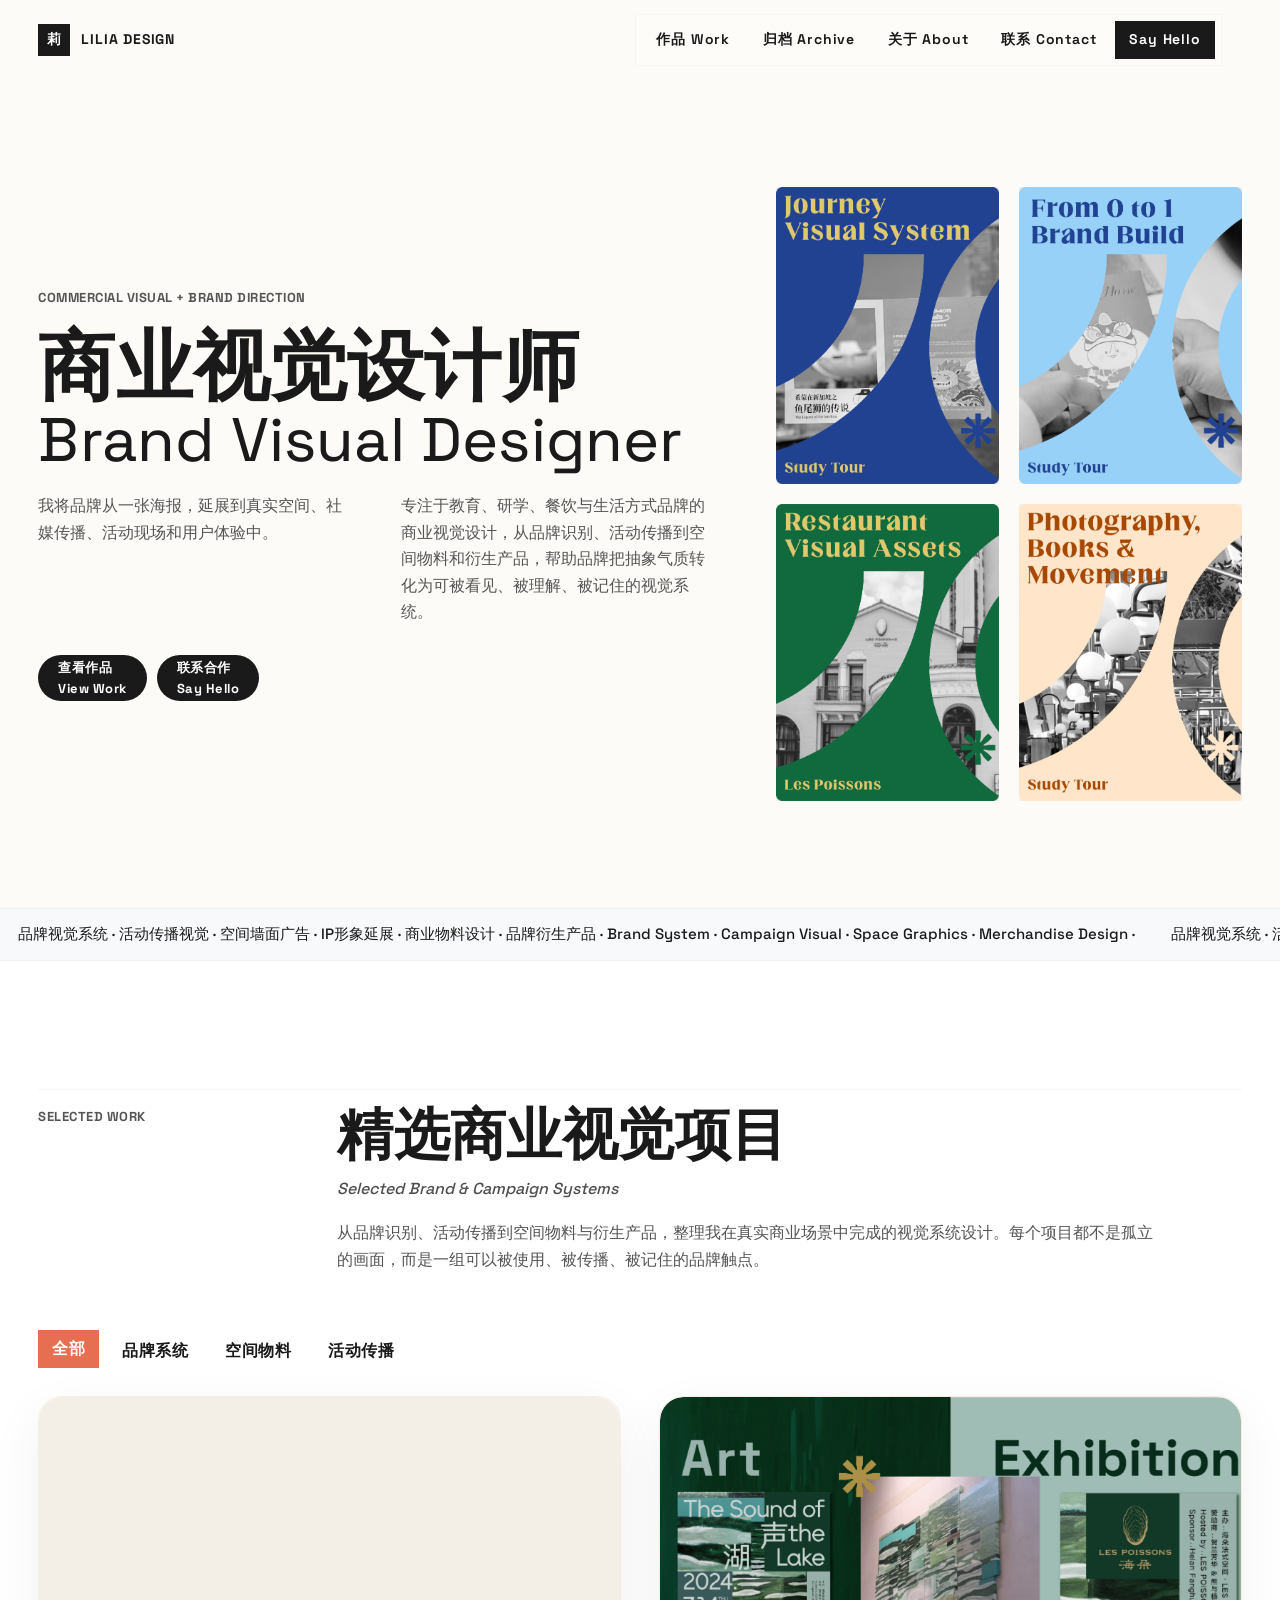
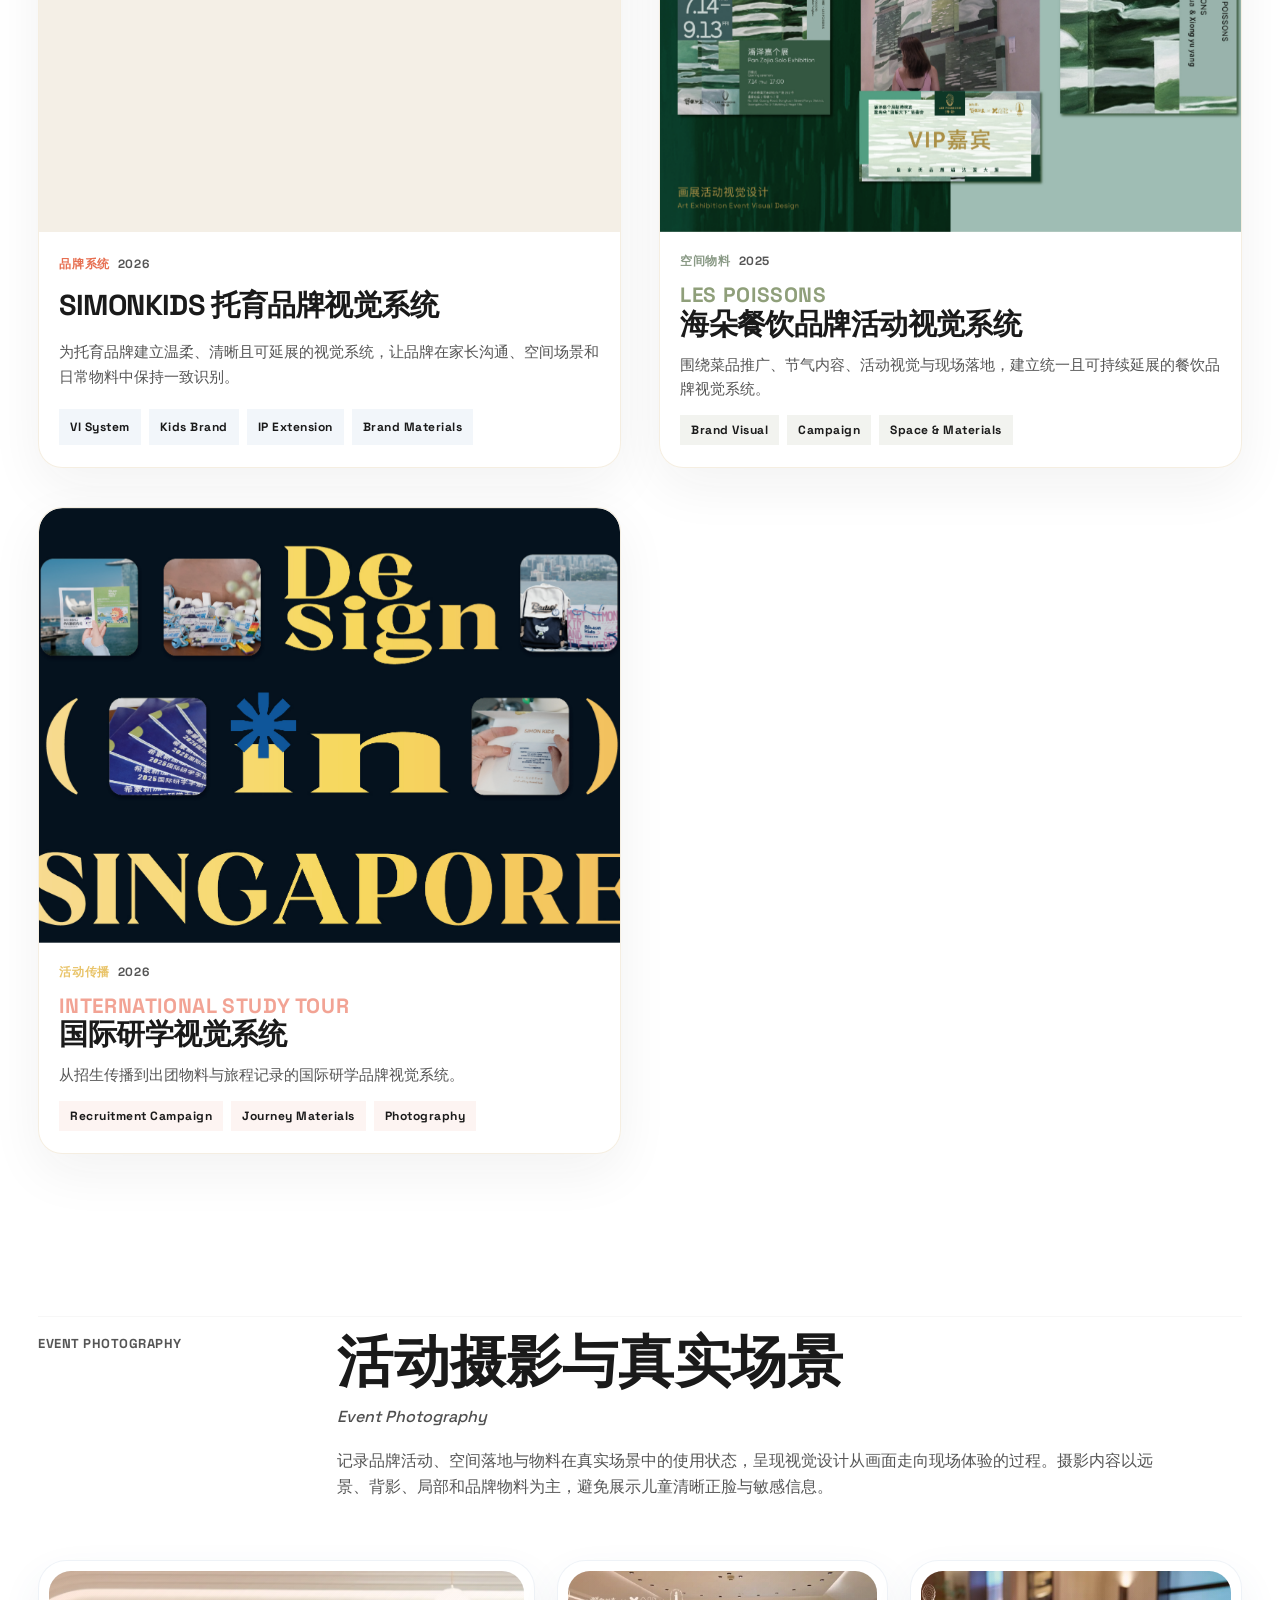
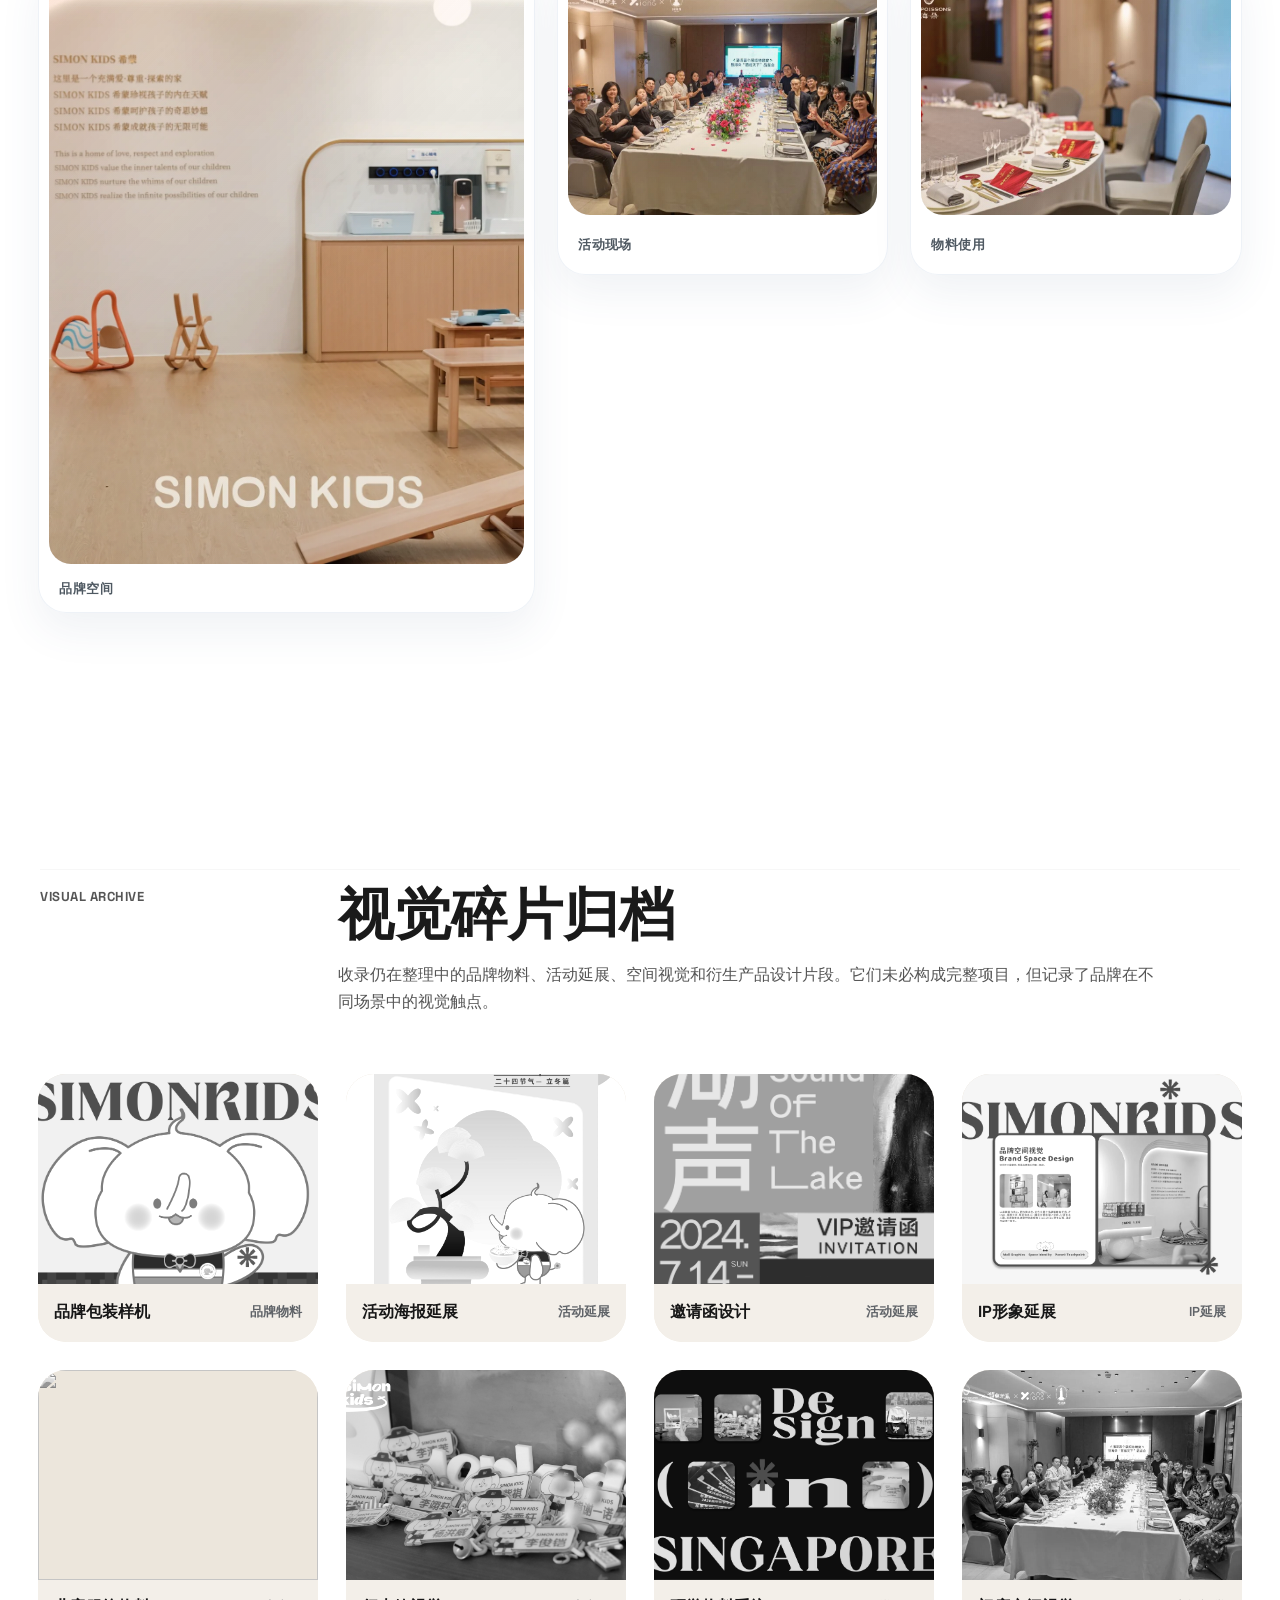
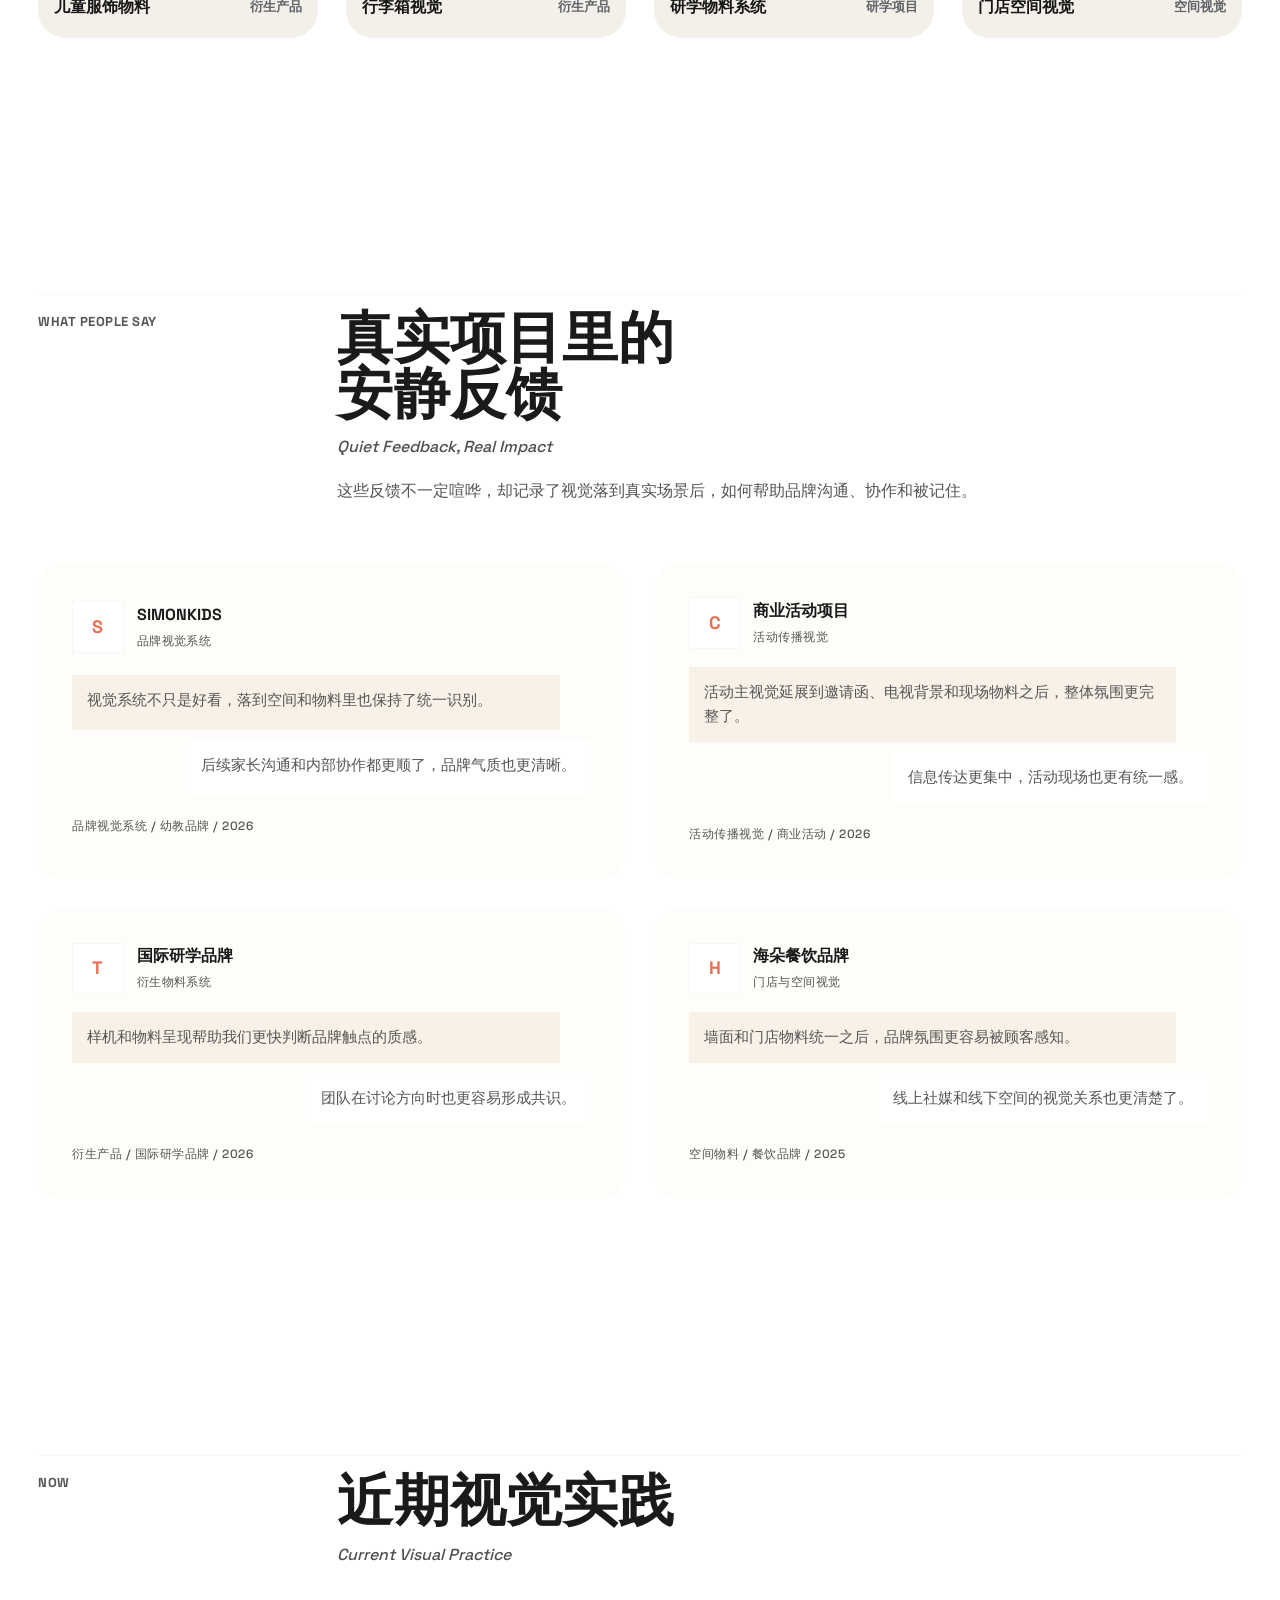
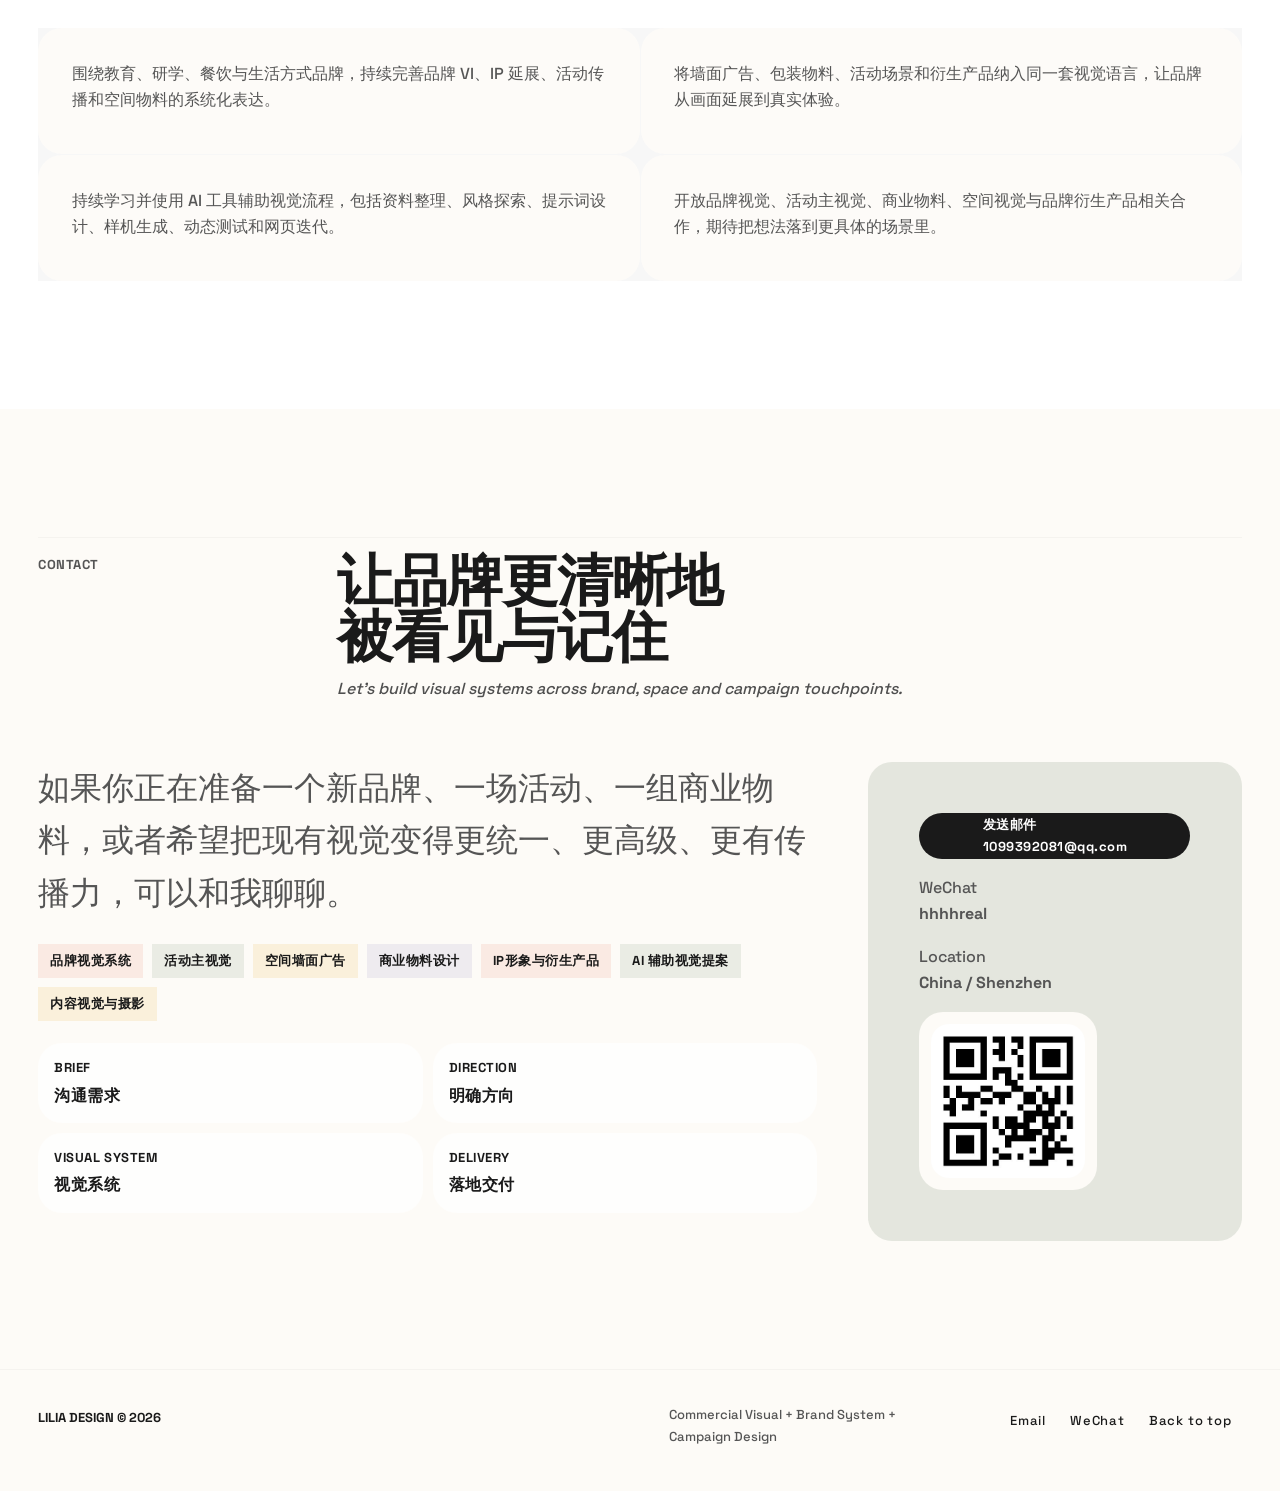
==== commit de73168c: "1" ====
--- a/index.html
+++ b/index.html
@@ -89,9 +89,9 @@
           <div class="section-header reveal">
             <span class="section-kicker">EVENT PHOTOGRAPHY</span>
             <div>
-              <h2 class="section-title">活动摄影与品牌场景记录</h2>
-              <p class="section-subtitle">On-site Brand Moments</p>
-              <p class="section-copy">作为品牌视觉项目的轻量补充，记录活动现场、品牌物料和真实场景中的视觉触点。摄影内容以远景、侧影、背影和局部细节为主，避免展示儿童清晰正脸与敏感信息。</p>
+              <h2 class="section-title">活动摄影与真实场景</h2>
+              <p class="section-subtitle">Event Photography</p>
+              <p class="section-copy">记录品牌活动、空间落地与物料在真实场景中的使用状态，呈现视觉设计从画面走向现场体验的过程。摄影内容以远景、背影、局部和品牌物料为主，避免展示儿童清晰正脸与敏感信息。</p>
             </div>
           </div>
           <div class="event-photo-grid" data-event-photography></div>
@@ -101,8 +101,8 @@
           <div class="section-header reveal">
             <span class="section-kicker">VISUAL ARCHIVE</span>
             <div>
-              <h2 class="section-title">视觉归档</h2>
-              <p class="section-copy">一些正在整理中的品牌物料、活动延展、空间视觉和衍生产品设计片段。它们未必都是完整项目，但共同记录了品牌在不同场景里的视觉触点。</p>
+              <h2 class="section-title">视觉碎片归档</h2>
+              <p class="section-copy">收录仍在整理中的品牌物料、活动延展、空间视觉和衍生产品设计片段。它们未必构成完整项目，但记录了品牌在不同场景中的视觉触点。</p>
             </div>
           </div>
           <div class="archive-grid" data-archive-grid></div>
--- a/css/neo-upgrade.css
+++ b/css/neo-upgrade.css
@@ -1714,3 +1714,248 @@
     transition: none;
   }
 }
+
+/* Home Visual Archive: curated 8-image monochrome archive */
+body.neo-bauhaus #archive .archive-grid {
+  display: grid !important;
+  grid-template-columns: repeat(4, minmax(0, 1fr)) !important;
+  gap: 28px !important;
+  width: 100%;
+}
+
+body.neo-bauhaus #archive .archive-item {
+  display: flex;
+  flex-direction: column;
+  margin: 0 !important;
+  overflow: hidden;
+  border: 0 !important;
+  border-radius: 28px !important;
+  background: #f4efe7 !important;
+  box-shadow: none !important;
+  transition: transform 0.35s ease, box-shadow 0.35s ease;
+}
+
+body.neo-bauhaus #archive .archive-item:hover,
+body.neo-bauhaus #archive .archive-item:focus-within {
+  transform: translateY(-4px);
+  box-shadow: 0 18px 40px rgba(0, 0, 0, 0.08) !important;
+}
+
+body.neo-bauhaus #archive .archive-link,
+body.neo-bauhaus #archive .image-button {
+  display: block;
+  width: 100%;
+  padding: 0;
+  border: 0;
+  background: transparent;
+}
+
+body.neo-bauhaus #archive .archive-item .image-frame,
+body.neo-bauhaus #archive .archive-item .img-wrapper,
+body.neo-bauhaus #archive .archive-link .image-frame {
+  width: 100%;
+  aspect-ratio: 4 / 3 !important;
+  min-height: 0 !important;
+  max-height: none !important;
+  overflow: hidden;
+  border: 0 !important;
+  border-radius: 0 !important;
+  background: #ece6dc !important;
+  box-shadow: none !important;
+}
+
+body.neo-bauhaus #archive .archive-item img {
+  display: block;
+  width: 100% !important;
+  height: 100% !important;
+  object-fit: cover !important;
+  border-radius: 0 !important;
+  filter: grayscale(100%) contrast(1.02) brightness(1.02);
+  opacity: 1;
+  transition: transform 0.45s ease, filter 0.45s ease;
+}
+
+body.neo-bauhaus #archive .archive-item:hover img,
+body.neo-bauhaus #archive .archive-item:focus-within img {
+  transform: scale(1.025);
+  filter: grayscale(88%) contrast(1.04) brightness(1.03);
+}
+
+body.neo-bauhaus #archive .archive-tag {
+  display: none !important;
+}
+
+body.neo-bauhaus #archive .archive-item figcaption {
+  display: flex !important;
+  align-items: center;
+  justify-content: space-between;
+  gap: 12px;
+  min-height: 58px;
+  padding: 14px 16px 16px !important;
+  background: #f3efe9 !important;
+  color: #171717 !important;
+  font-size: 16px !important;
+  line-height: 1.3;
+}
+
+body.neo-bauhaus #archive .archive-item figcaption span:first-child {
+  color: #171717;
+  font-size: 16px;
+  font-weight: 700;
+}
+
+body.neo-bauhaus #archive .archive-item figcaption span:last-child {
+  flex: 0 0 auto;
+  color: #5f6368;
+  font-size: 13px;
+  font-weight: 600;
+  white-space: nowrap;
+}
+
+@media (max-width: 1024px) {
+  body.neo-bauhaus #archive .archive-grid {
+    grid-template-columns: repeat(2, minmax(0, 1fr)) !important;
+  }
+}
+
+@media (max-width: 640px) {
+  body.neo-bauhaus #archive .archive-grid {
+    grid-template-columns: 1fr !important;
+    gap: 18px !important;
+  }
+
+  body.neo-bauhaus #archive .archive-item {
+    border-radius: 22px !important;
+  }
+}
+
+@media (prefers-reduced-motion: reduce) {
+  body.neo-bauhaus #archive .archive-item,
+  body.neo-bauhaus #archive .archive-item img {
+    transition: none;
+  }
+}
+
+/* Home Event Photography: real-scene collage, visually distinct from archive */
+body.neo-bauhaus .event-photography-section .event-photo-grid {
+  display: grid !important;
+  grid-template-columns: minmax(0, 1.35fr) minmax(0, 0.9fr) minmax(0, 0.9fr) !important;
+  grid-template-rows: repeat(2, minmax(180px, 1fr));
+  gap: 22px !important;
+  align-items: stretch;
+}
+
+body.neo-bauhaus .event-photography-section .event-photo-card {
+  display: grid;
+  gap: 10px;
+  min-width: 0 !important;
+  height: 100%;
+  padding: 10px !important;
+  overflow: hidden;
+  border: 1px solid rgba(90, 130, 180, 0.10) !important;
+  border-radius: 28px !important;
+  background: rgba(255, 255, 255, 0.88) !important;
+  box-shadow: 0 18px 40px rgba(60, 90, 130, 0.08) !important;
+  transition: transform 0.35s ease, box-shadow 0.35s ease;
+}
+
+body.neo-bauhaus .event-photography-section .event-photo-card:first-child {
+  grid-row: span 2;
+}
+
+body.neo-bauhaus .event-photography-section .event-photo-card:hover,
+body.neo-bauhaus .event-photography-section .event-photo-card:focus-within {
+  transform: translateY(-5px);
+  box-shadow: 0 24px 52px rgba(60, 90, 130, 0.13) !important;
+}
+
+body.neo-bauhaus .event-photography-section .event-photo-button {
+  display: block;
+  width: 100%;
+  height: 100%;
+  min-height: 0;
+  padding: 0;
+  overflow: hidden;
+  border: 0;
+  border-radius: 22px;
+  background: transparent;
+}
+
+body.neo-bauhaus .event-photography-section .event-photo-card .image-frame {
+  width: 100%;
+  height: 100%;
+  min-height: 0;
+  aspect-ratio: auto !important;
+  overflow: hidden;
+  border: 0 !important;
+  border-radius: 22px !important;
+  background: #f7fbff !important;
+  box-shadow: none !important;
+}
+
+body.neo-bauhaus .event-photography-section .event-photo-card:first-child .image-frame {
+  aspect-ratio: 4 / 5 !important;
+}
+
+body.neo-bauhaus .event-photography-section .event-photo-card:not(:first-child) .image-frame {
+  aspect-ratio: 4 / 3 !important;
+}
+
+body.neo-bauhaus .event-photography-section .event-photo-card img {
+  display: block;
+  width: 100% !important;
+  height: 100% !important;
+  object-fit: cover !important;
+  border-radius: inherit;
+  opacity: 1;
+}
+
+body.neo-bauhaus .event-photography-section .event-photo-card span {
+  display: inline-flex;
+  align-items: center;
+  width: fit-content;
+  min-height: 28px;
+  padding: 0 10px;
+  border-radius: 999px;
+  background: rgba(255, 255, 255, 0.72);
+  color: #4f5962 !important;
+  font-size: 13px !important;
+  font-weight: 700;
+  letter-spacing: 0.03em;
+}
+
+body.neo-bauhaus .event-photography-section .event-photo-card .image-frame.is-placeholder {
+  display: none !important;
+}
+
+@media (max-width: 980px) {
+  body.neo-bauhaus .event-photography-section .event-photo-grid {
+    grid-template-columns: repeat(2, minmax(0, 1fr)) !important;
+    grid-template-rows: auto;
+  }
+
+  body.neo-bauhaus .event-photography-section .event-photo-card:first-child {
+    grid-row: auto;
+    grid-column: span 2;
+  }
+}
+
+@media (max-width: 640px) {
+  body.neo-bauhaus .event-photography-section .event-photo-grid {
+    display: grid !important;
+    grid-template-columns: 1fr !important;
+    gap: 18px !important;
+    overflow: visible !important;
+    padding-bottom: 0 !important;
+  }
+
+  body.neo-bauhaus .event-photography-section .event-photo-card:first-child {
+    grid-column: auto;
+  }
+
+  body.neo-bauhaus .event-photography-section .event-photo-card,
+  body.neo-bauhaus .event-photography-section .event-photo-card:hover,
+  body.neo-bauhaus .event-photography-section .event-photo-card:focus-within {
+    transform: none;
+  }
+}
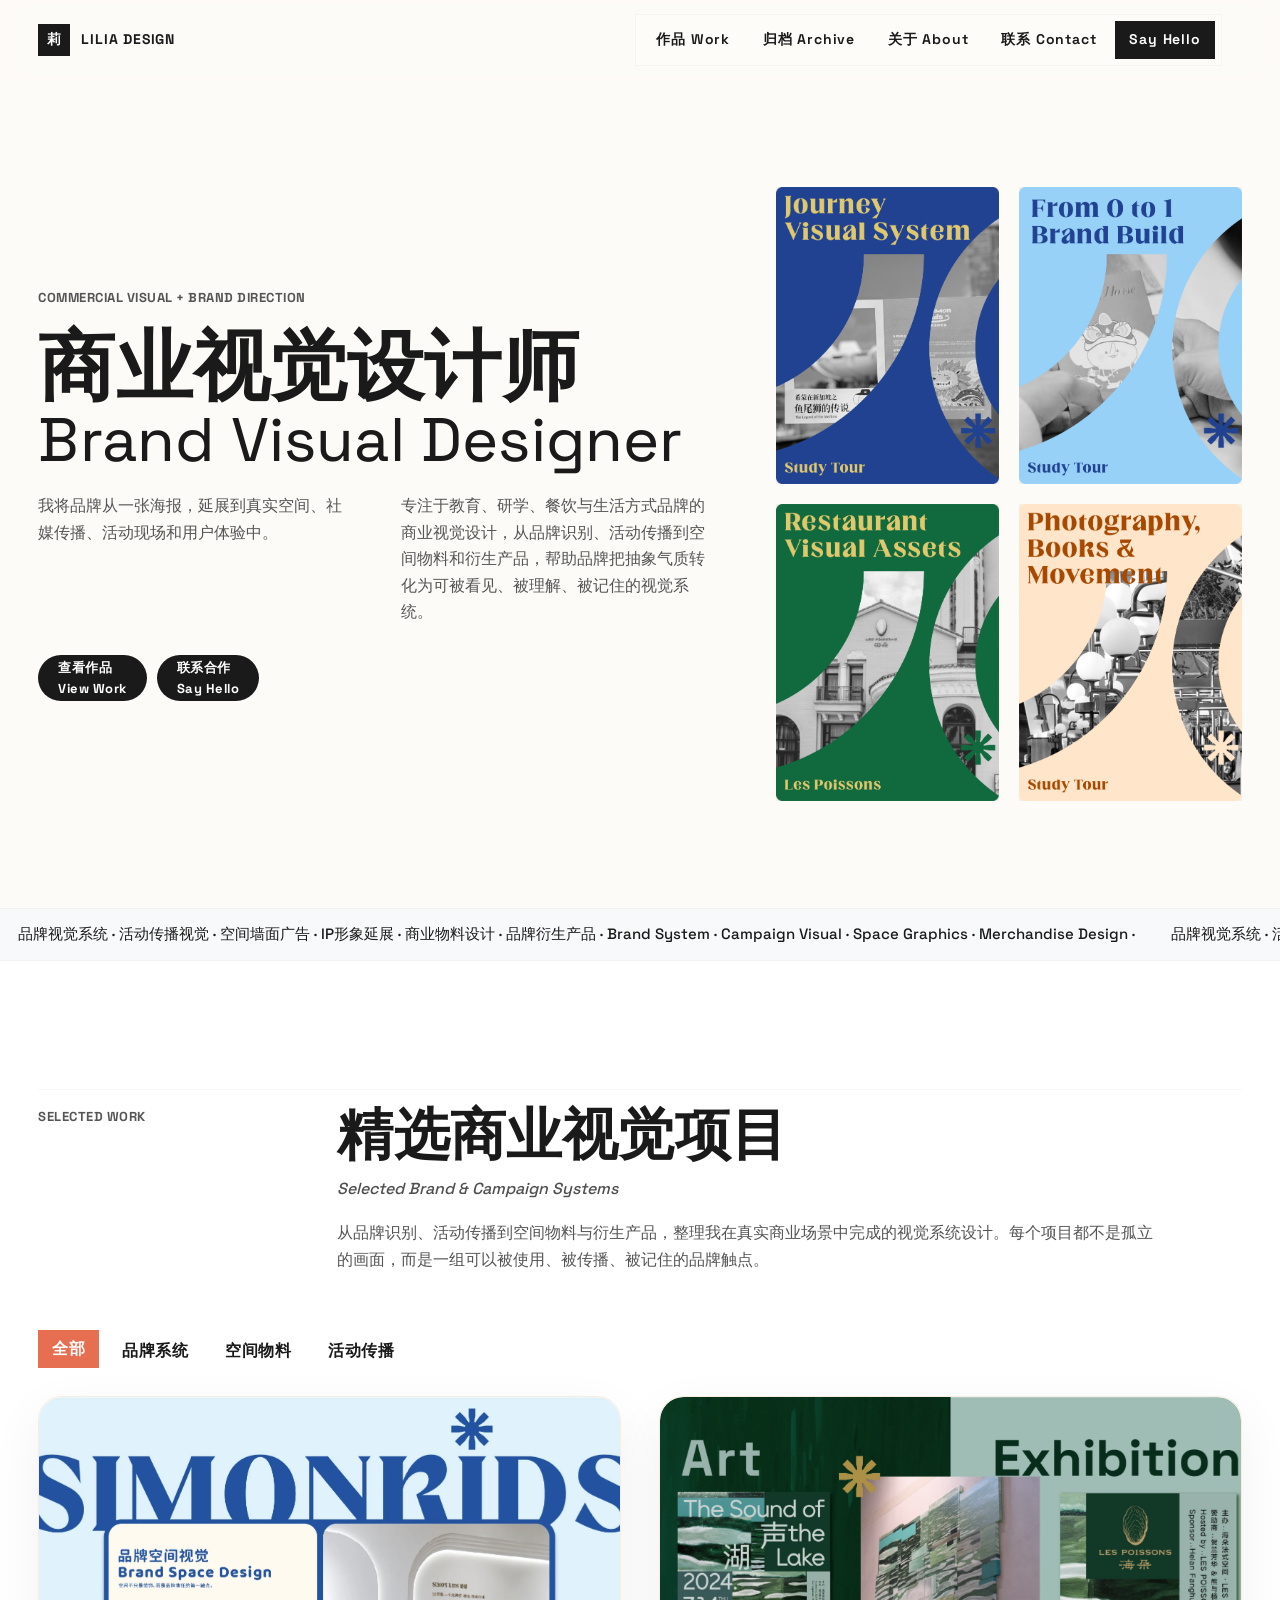
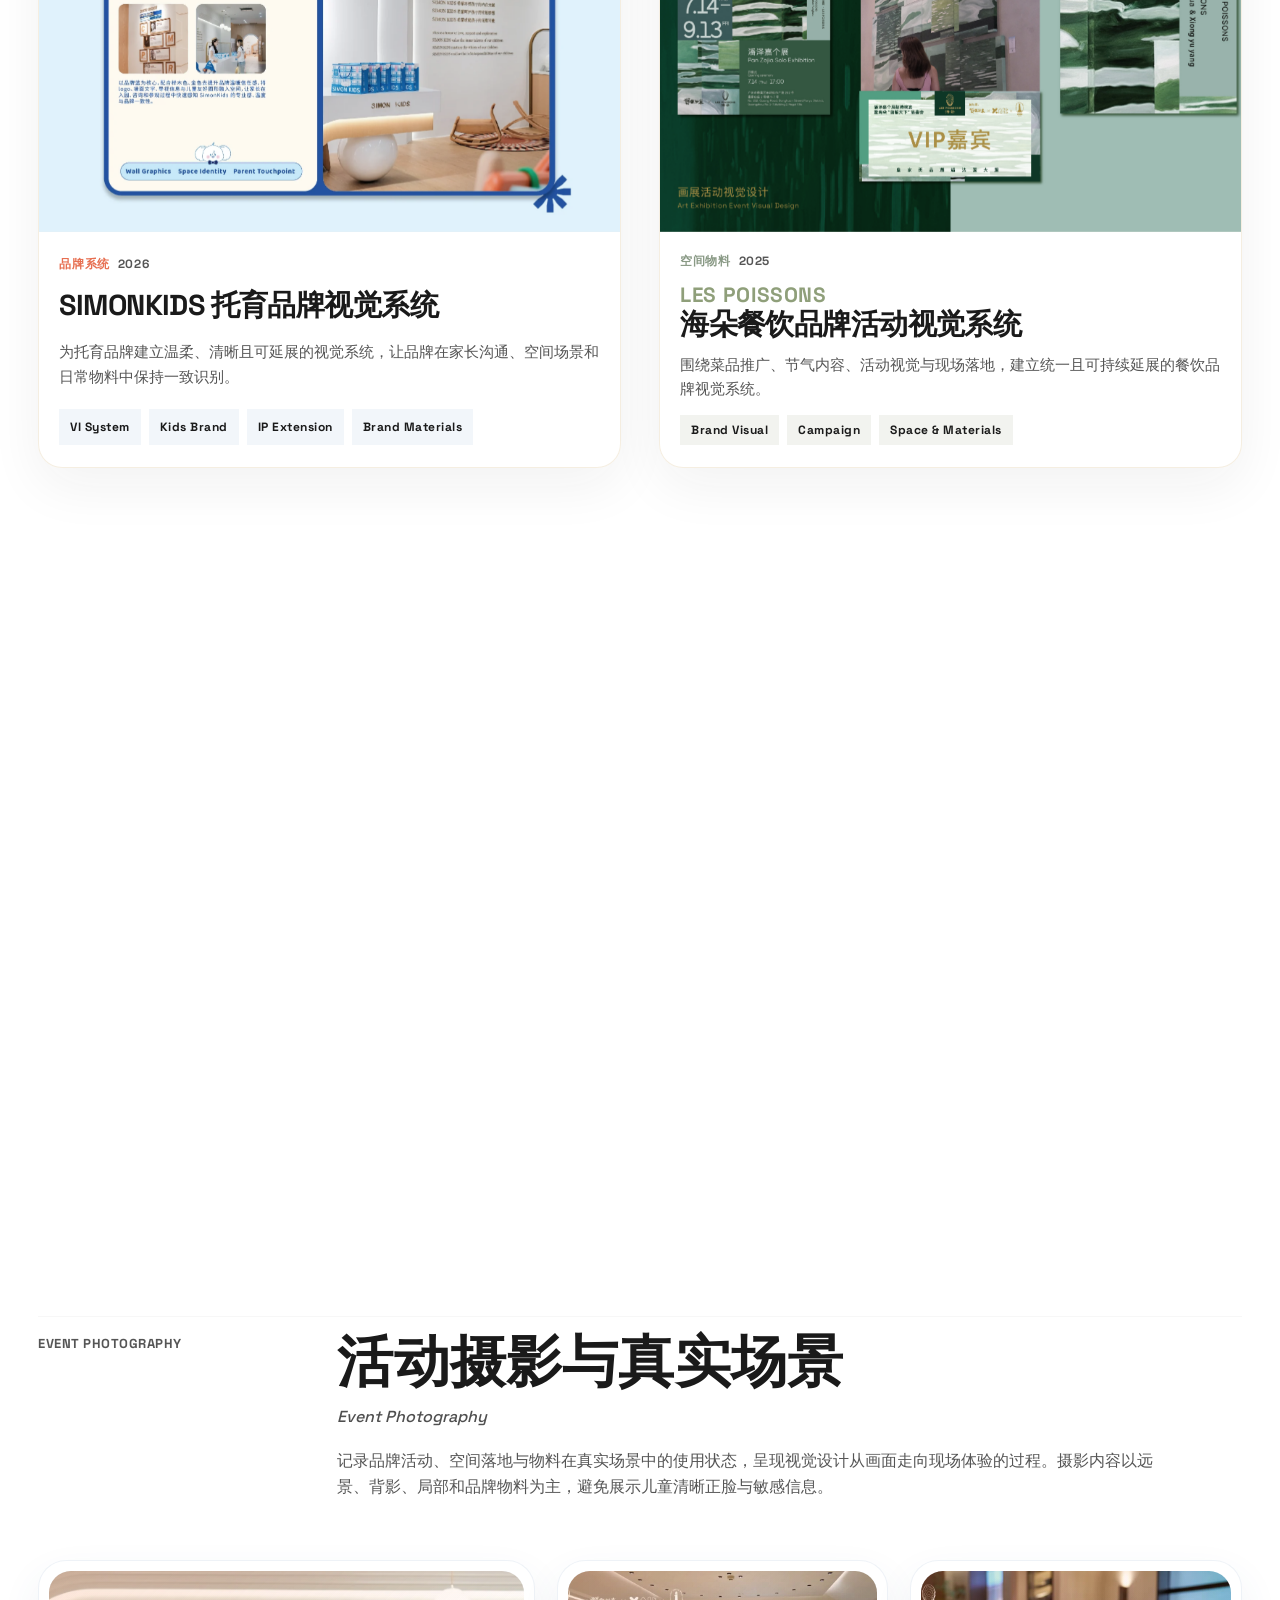
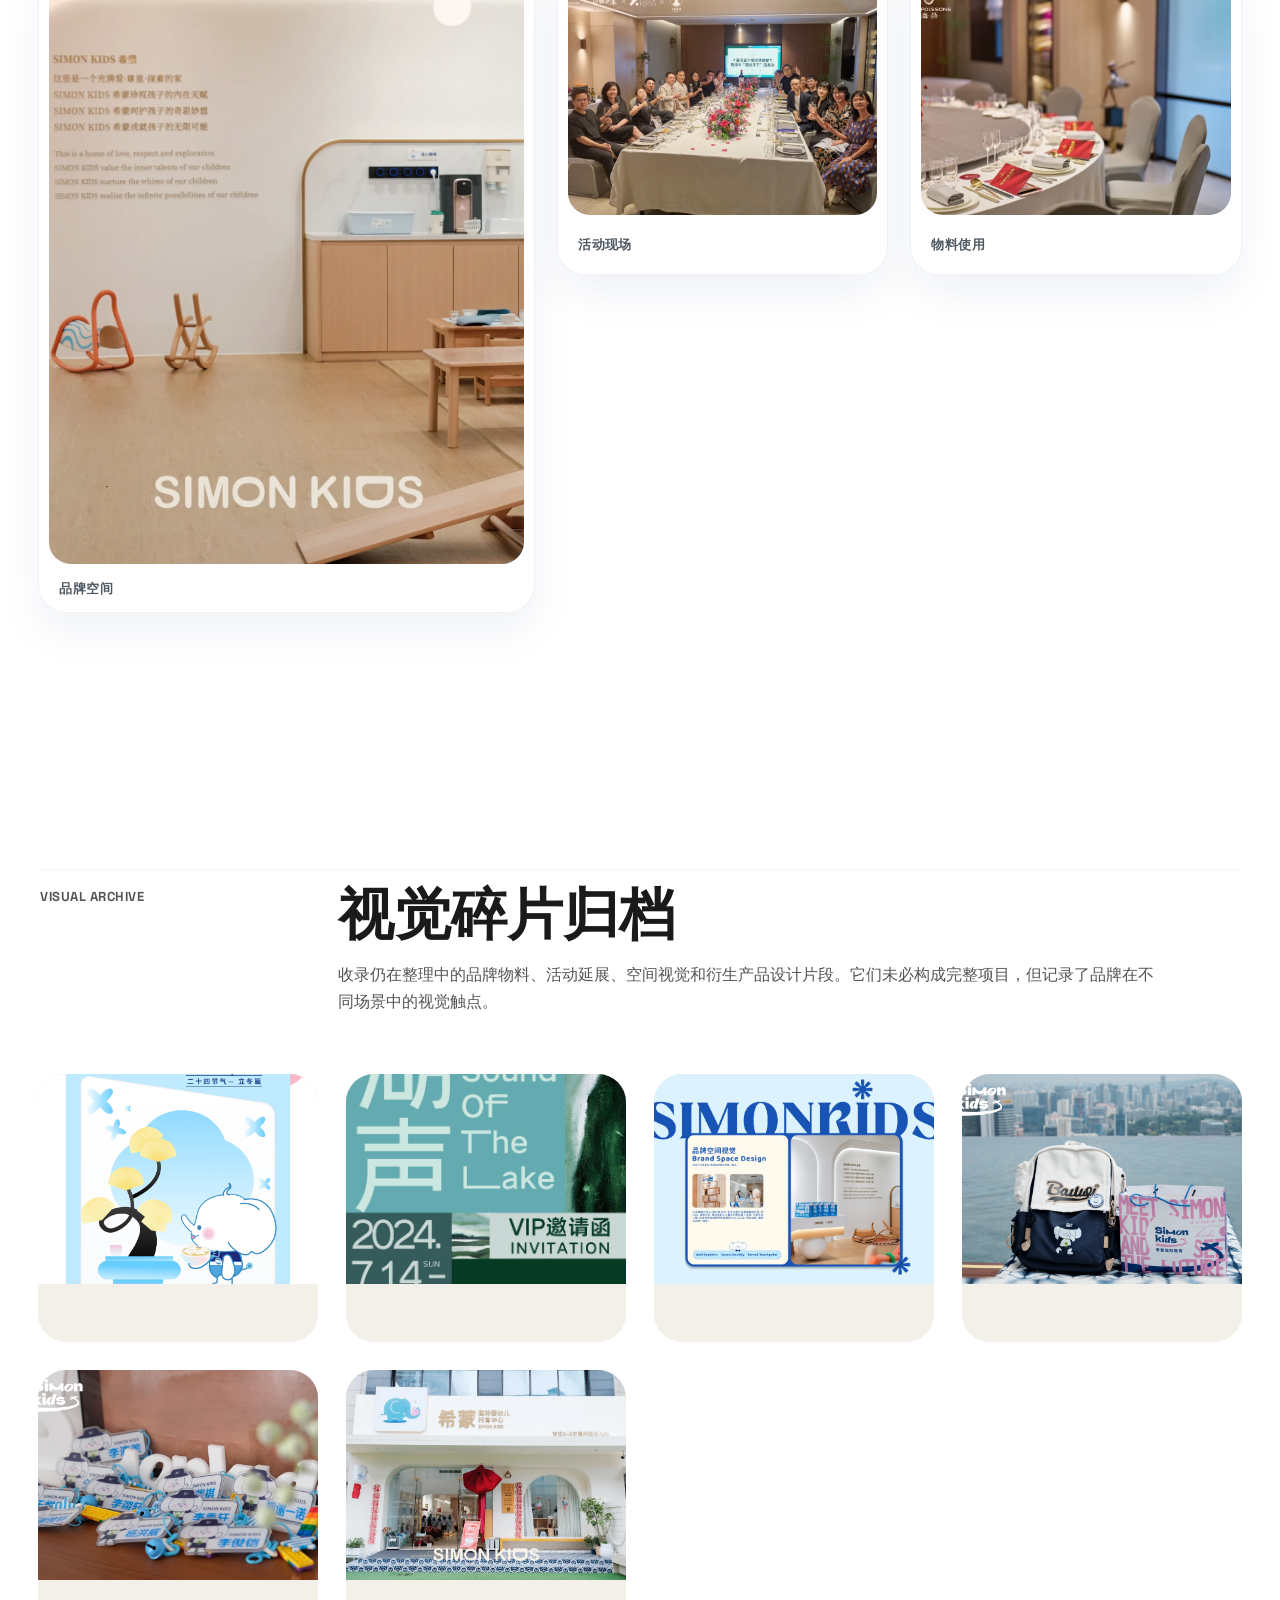
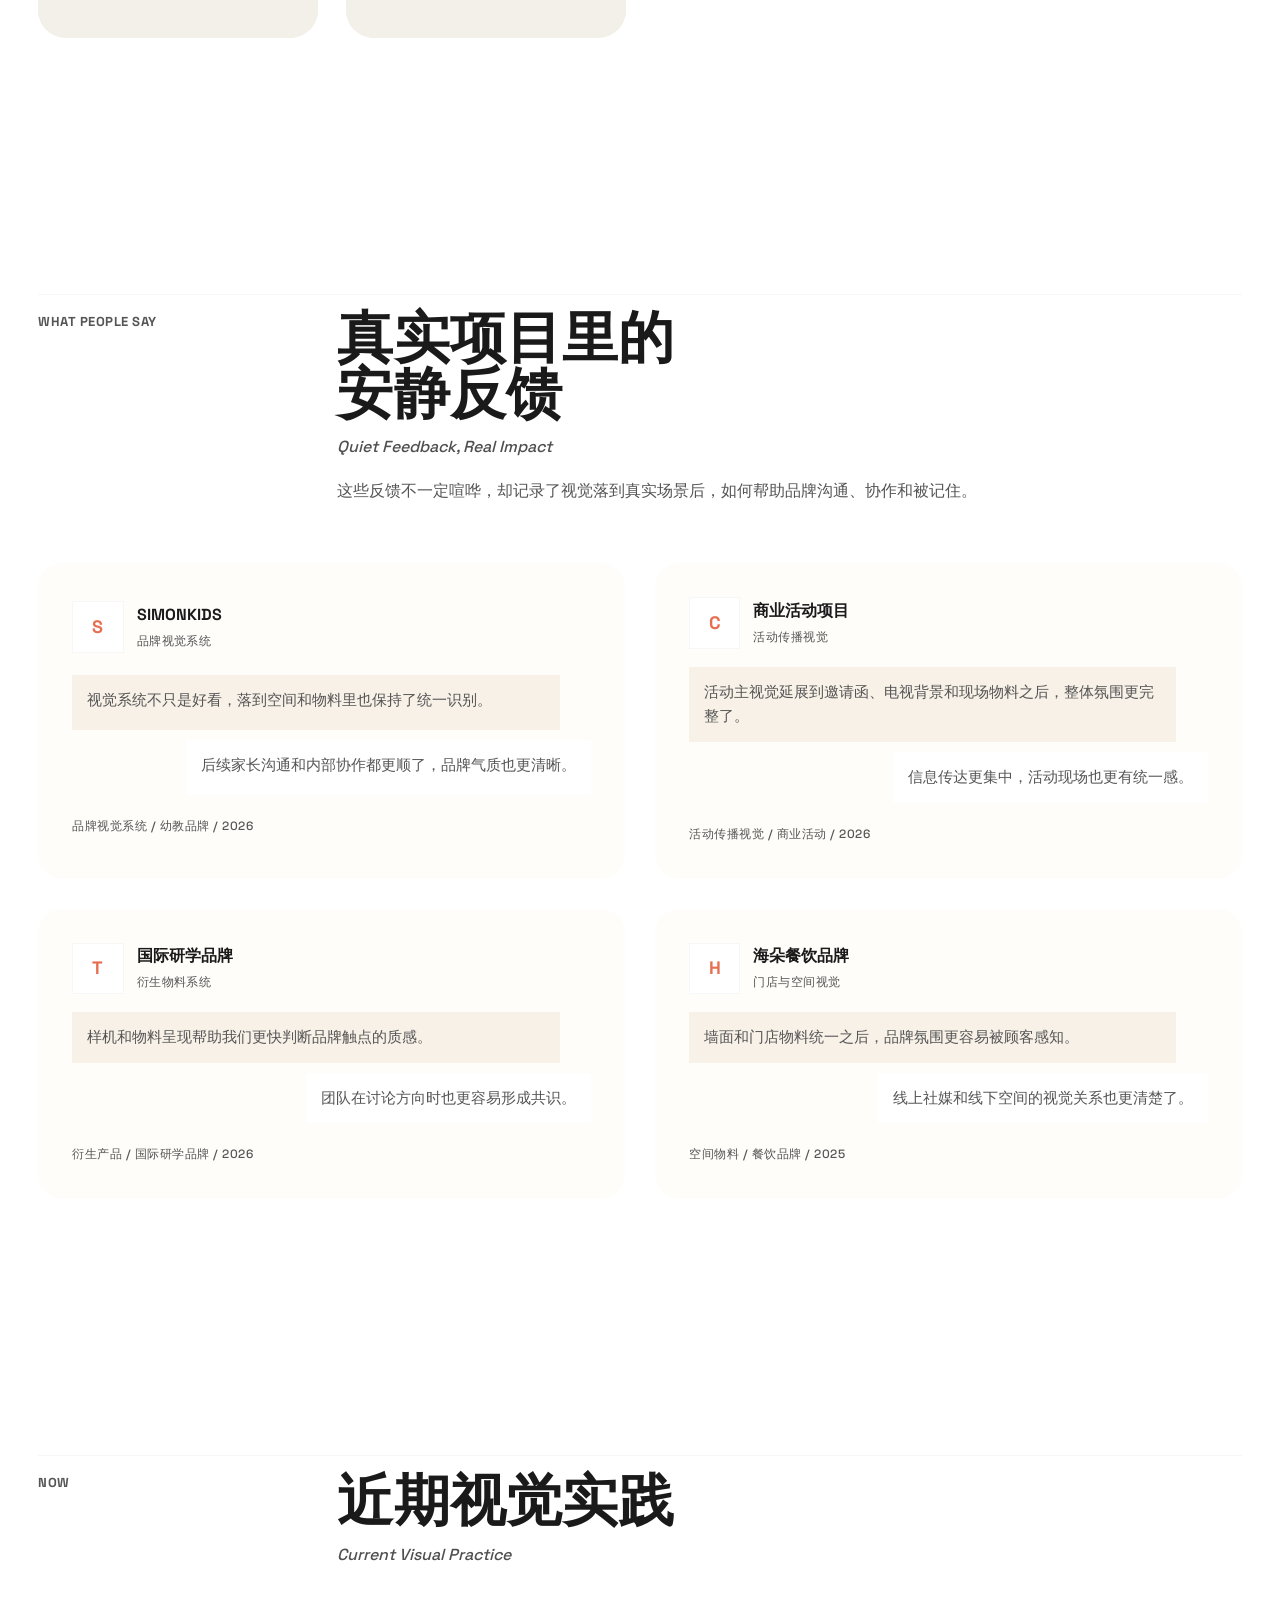
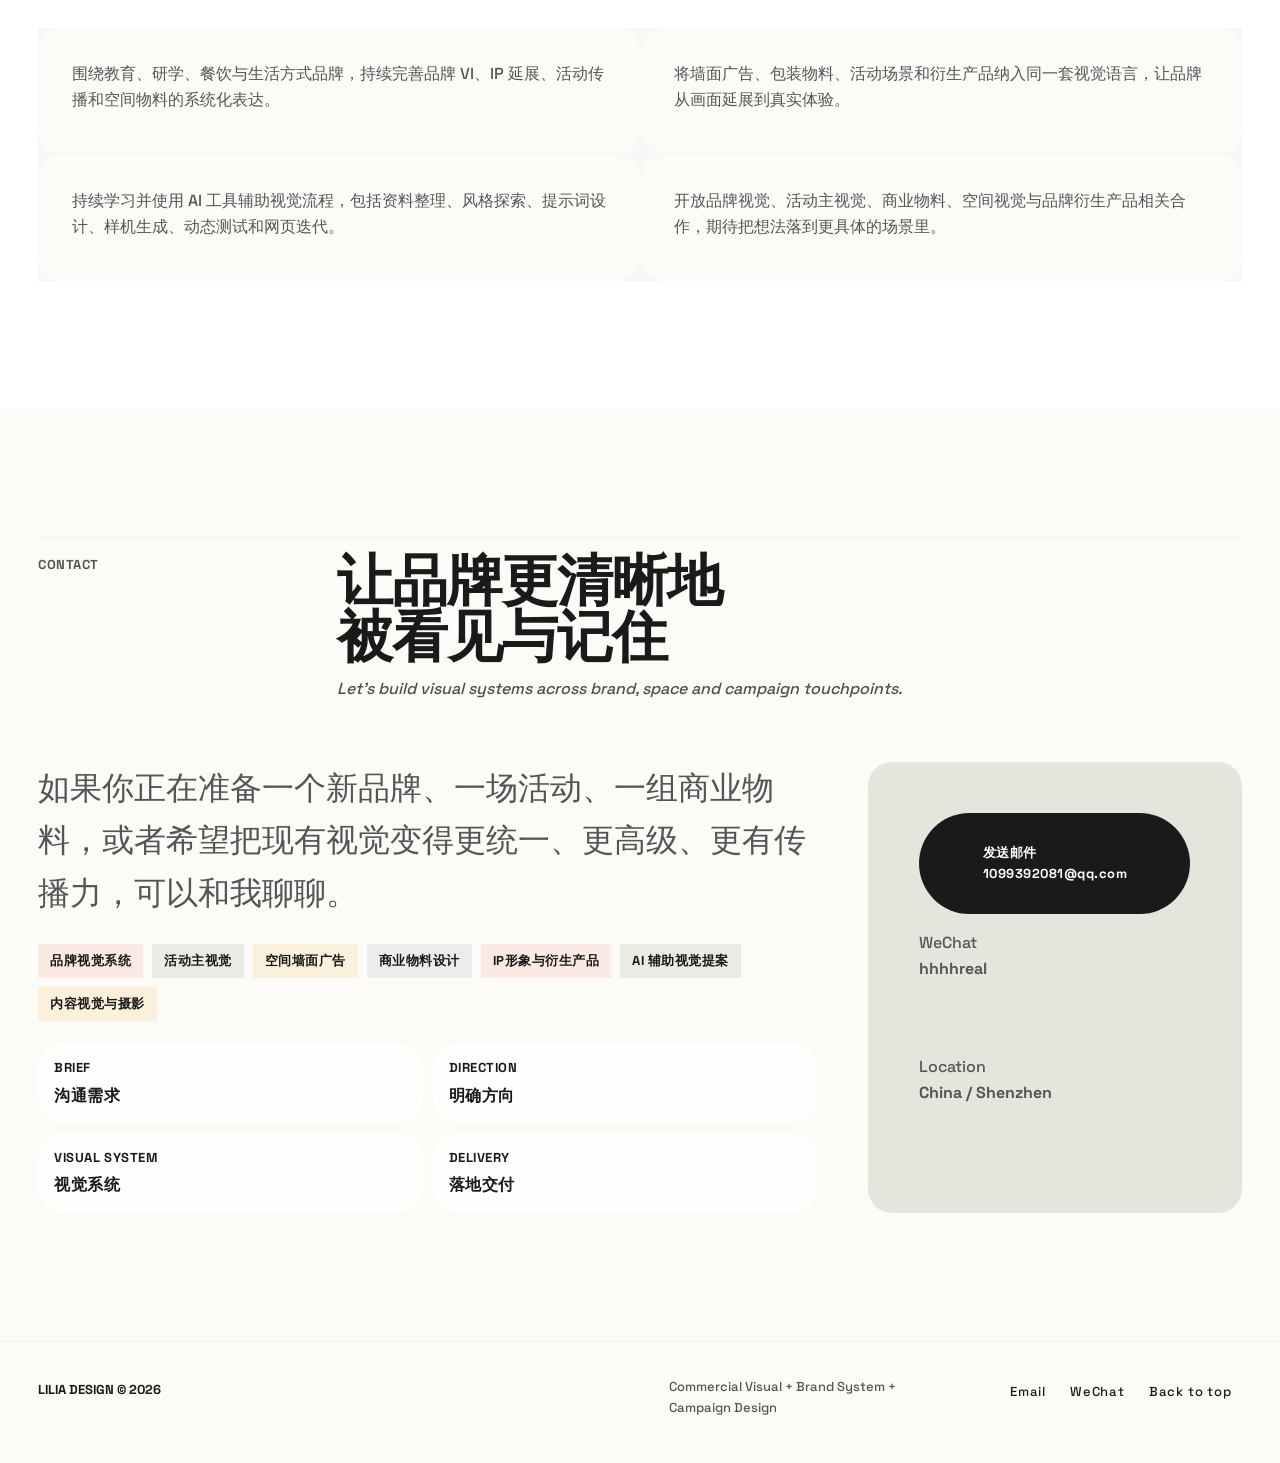
==== commit 64986d75: "1" ====
--- a/index.html
+++ b/index.html
@@ -50,16 +50,16 @@
           </div>
           <aside class="hero-story-collage hero-visual-cards reveal" aria-label="Visual Story Cards" data-hero-story-collage>
             <a class="hero-visual-card" href="project-study-tour.html" data-cursor="View">
-              <img class="card-image" src="assets/images/home/story-card-01.png" alt="Study Tour visual story card" loading="eager">
+              <img class="card-image" src="assets/images/home/story-cards/story-card-01.png" alt="Study Tour visual story card" loading="eager">
             </a>
             <a class="hero-visual-card" href="project-study-tour.html" data-cursor="View">
-              <img class="card-image" src="assets/images/home/story-card-02.png" alt="Study Tour journey visual system card" loading="eager">
+              <img class="card-image" src="assets/images/home/story-cards/story-card-02.png" alt="Study Tour journey visual system card" loading="eager">
             </a>
             <a class="hero-visual-card" href="project-haido-restaurant.html" data-cursor="View">
-              <img class="card-image" src="assets/images/home/story-card-03.png" alt="Restaurant visual assets card" loading="lazy">
+              <img class="card-image" src="assets/images/home/story-cards/story-card-03.png" alt="Restaurant visual assets card" loading="lazy">
             </a>
             <a class="hero-visual-card" href="project-simonkids.html" data-cursor="View">
-              <img class="card-image" src="assets/images/home/story-card-04.png" alt="SimonKids brand build card" loading="lazy">
+              <img class="card-image" src="assets/images/home/story-cards/story-card-04.png" alt="SimonKids brand build card" loading="lazy">
             </a>
           </aside>
         </section>
@@ -173,9 +173,6 @@
               <a class="button button-primary" href="mailto:1099392081@qq.com" data-cursor="Email">发送邮件<br>1099392081@qq.com</a>
               <p class="contact-method">WeChat<br><strong>hhhhreal</strong></p>
               <p class="contact-method">Location<br><strong>China / Shenzhen</strong></p>
-              <div class="wechat-qr" data-cursor="Scan">
-                <img src="images/contact/wechat-qr.jpg" alt="WeChat QR code for Lilia Design" loading="lazy">
-              </div>
             </div>
           </div>
         </section>
--- a/css/content.css
+++ b/css/content.css
@@ -3231,6 +3231,10 @@
     #120c08 !important;
 }
 
+.is-missing {
+  display: none !important;
+}
+
 body.haiduo-project .haiduo-project-page .onsite-item.is-material.is-tall {
   grid-column: span 4;
   aspect-ratio: 4 / 3;
--- a/css/neo-upgrade.css
+++ b/css/neo-upgrade.css
@@ -1715,7 +1715,7 @@
   }
 }
 
-/* Home Visual Archive: curated 8-image monochrome archive */
+/* Home Visual Archive: curated 8-image natural-color archive */
 body.neo-bauhaus #archive .archive-grid {
   display: grid !important;
   grid-template-columns: repeat(4, minmax(0, 1fr)) !important;
@@ -1770,7 +1770,7 @@
   height: 100% !important;
   object-fit: cover !important;
   border-radius: 0 !important;
-  filter: grayscale(100%) contrast(1.02) brightness(1.02);
+  filter: none !important;
   opacity: 1;
   transition: transform 0.45s ease, filter 0.45s ease;
 }
@@ -1778,7 +1778,7 @@
 body.neo-bauhaus #archive .archive-item:hover img,
 body.neo-bauhaus #archive .archive-item:focus-within img {
   transform: scale(1.025);
-  filter: grayscale(88%) contrast(1.04) brightness(1.03);
+  filter: none !important;
 }
 
 body.neo-bauhaus #archive .archive-tag {
@@ -1788,7 +1788,7 @@
 body.neo-bauhaus #archive .archive-item figcaption {
   display: flex !important;
   align-items: center;
-  justify-content: space-between;
+  justify-content: flex-start;
   gap: 12px;
   min-height: 58px;
   padding: 14px 16px 16px !important;
@@ -1805,11 +1805,11 @@
 }
 
 body.neo-bauhaus #archive .archive-item figcaption span:last-child {
-  flex: 0 0 auto;
-  color: #5f6368;
-  font-size: 13px;
-  font-weight: 600;
-  white-space: nowrap;
+  display: none !important;
+}
+
+.is-missing {
+  display: none !important;
 }
 
 @media (max-width: 1024px) {
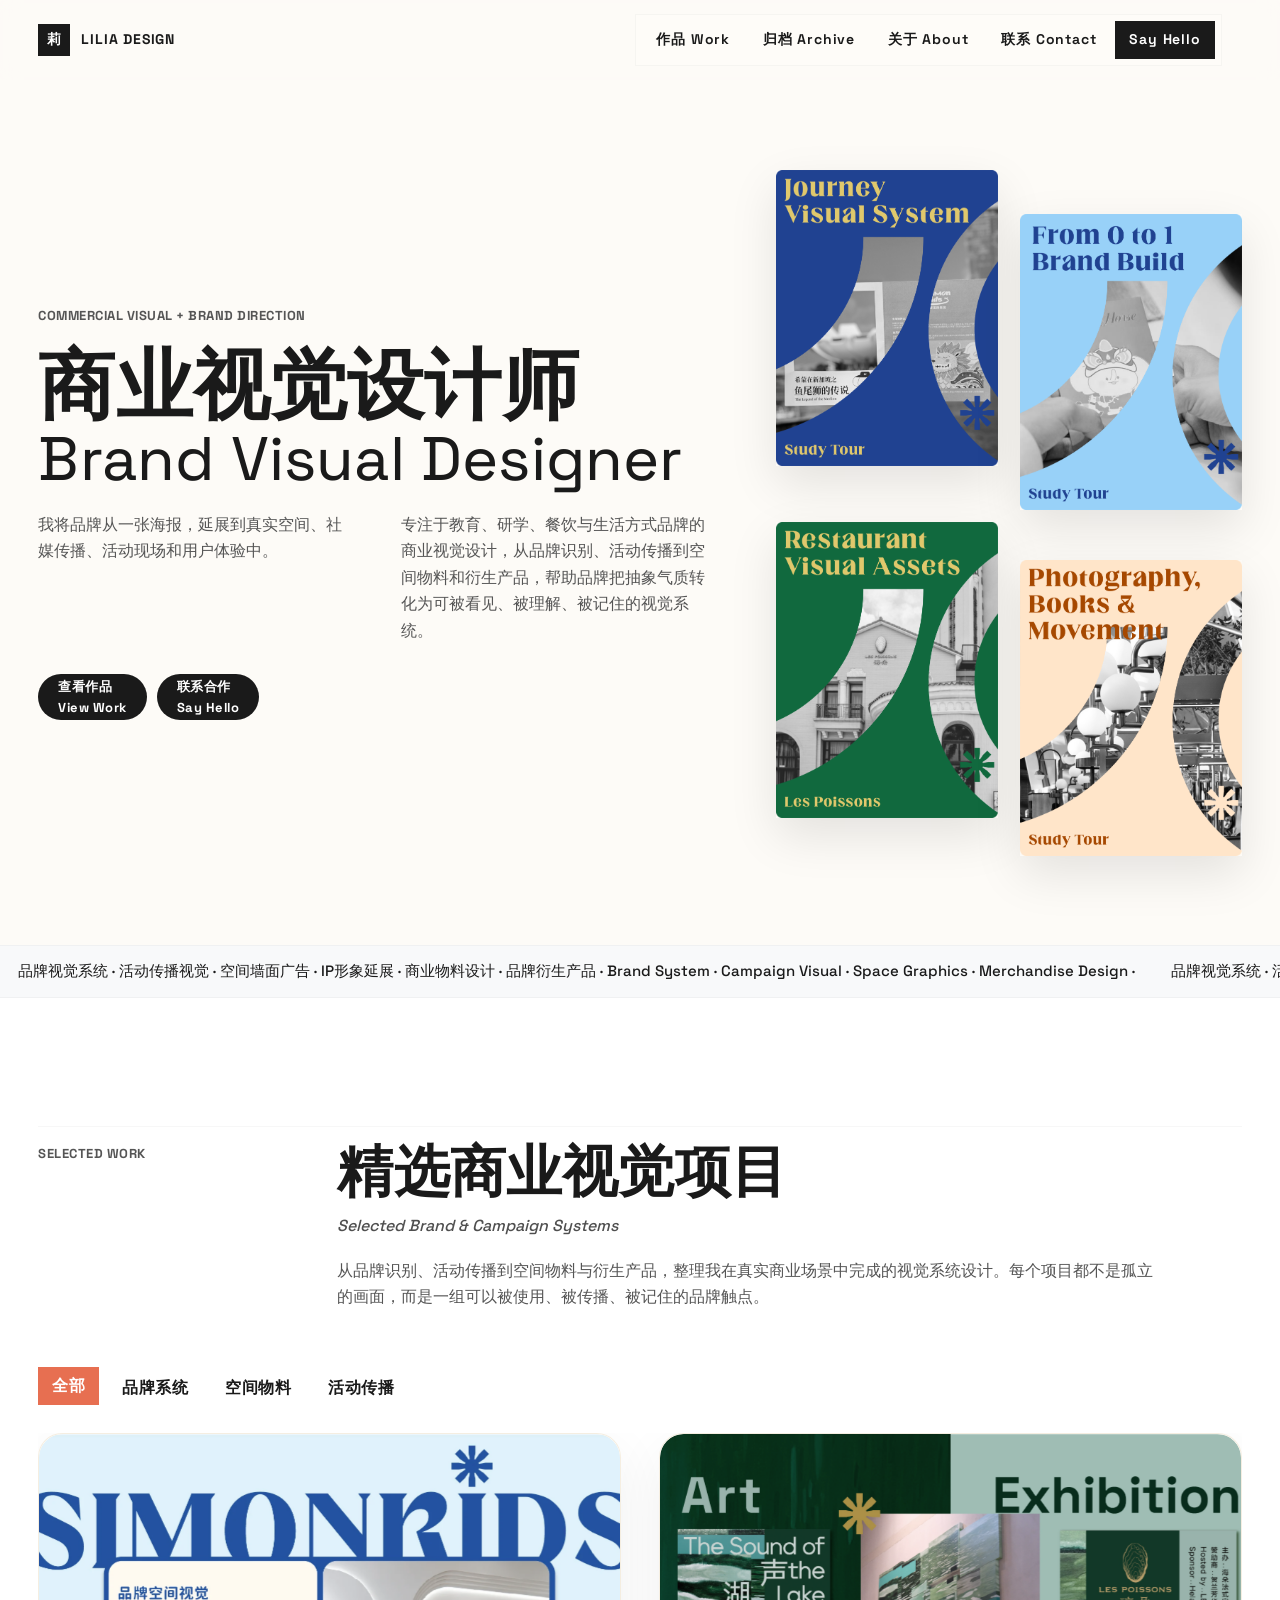
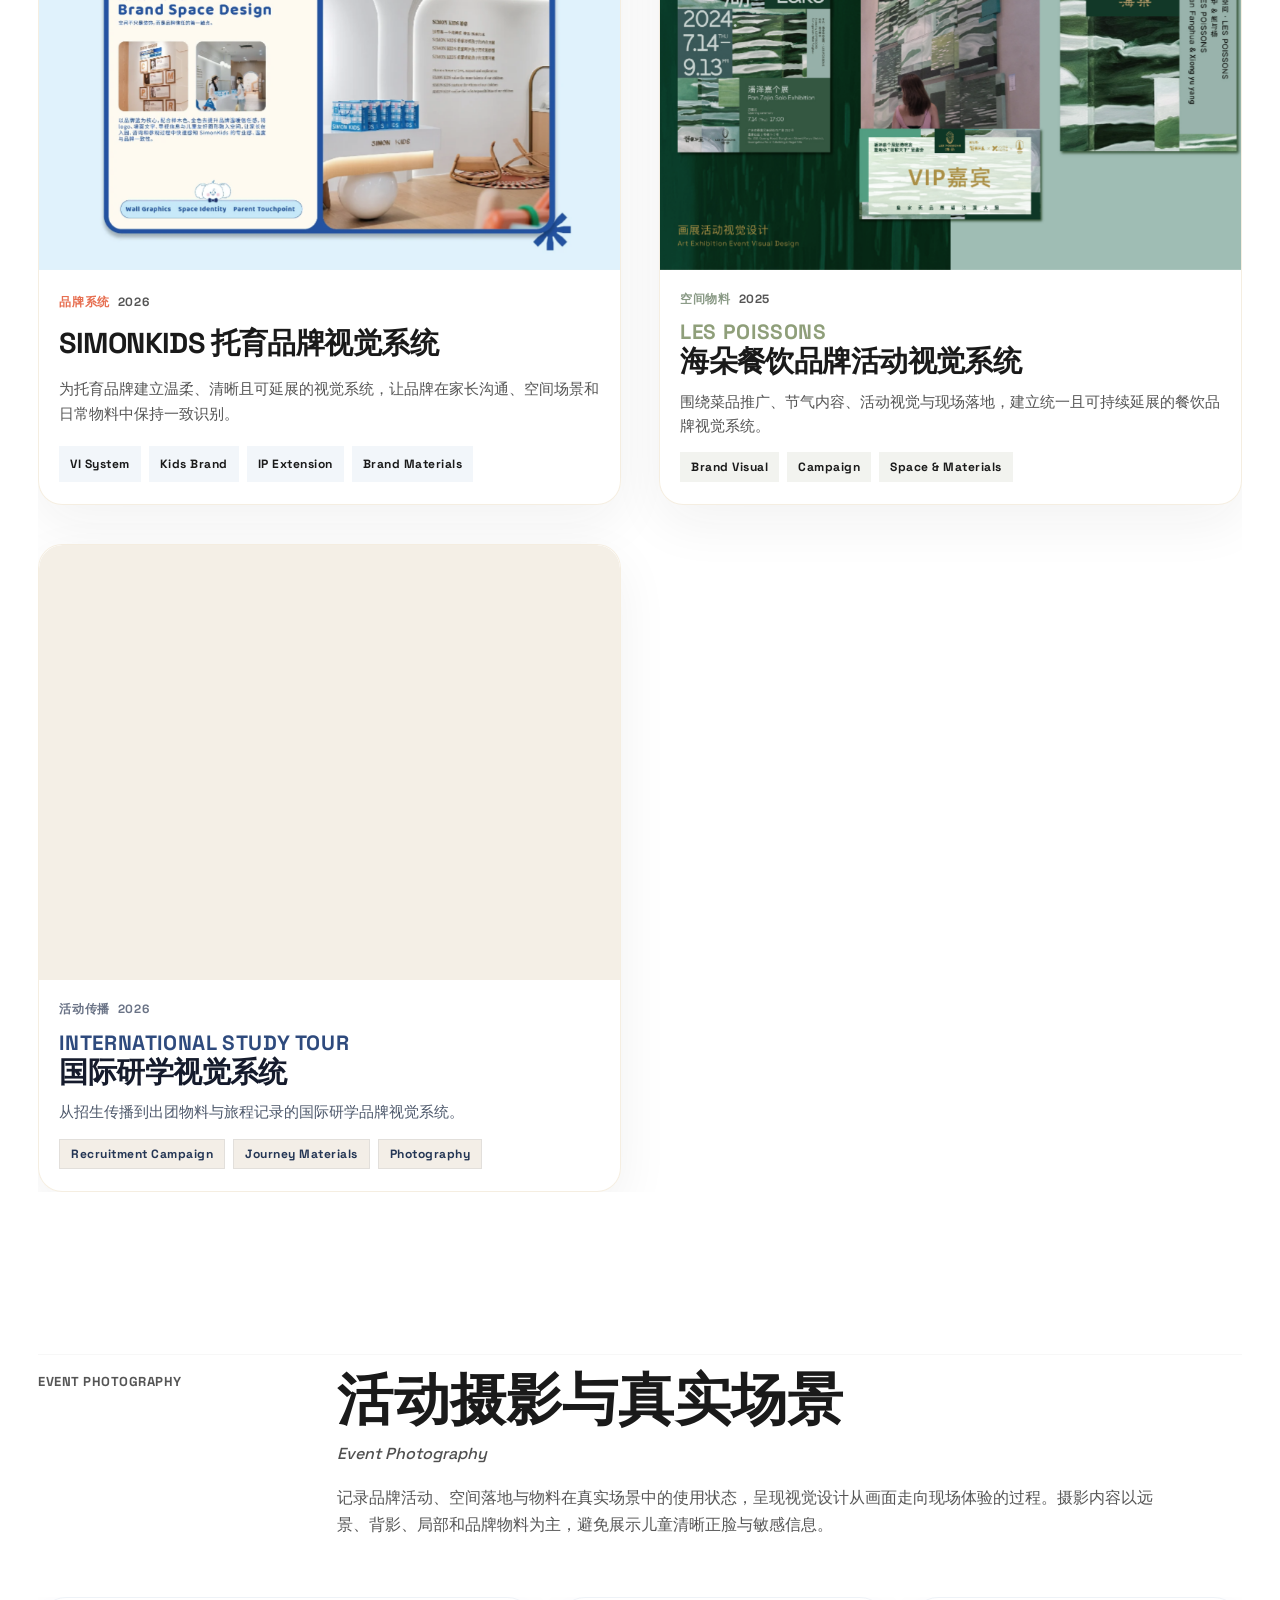
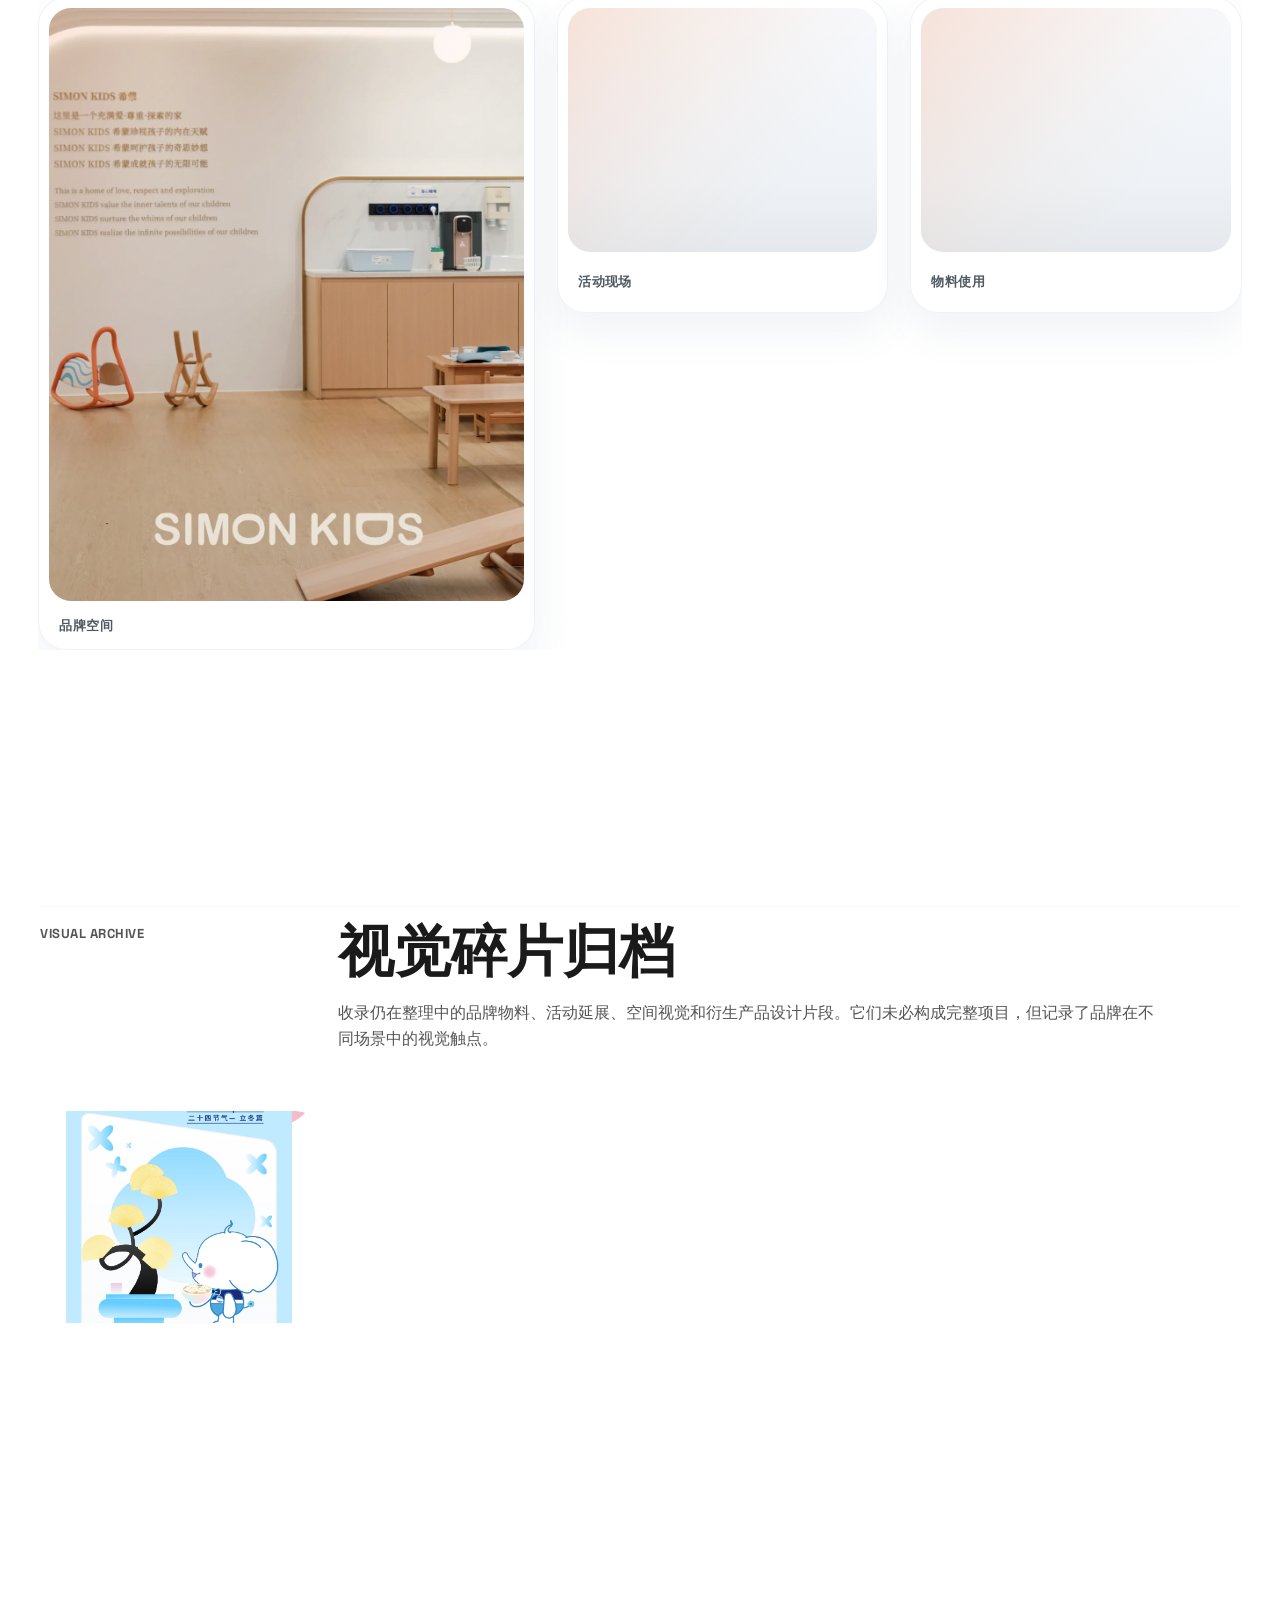
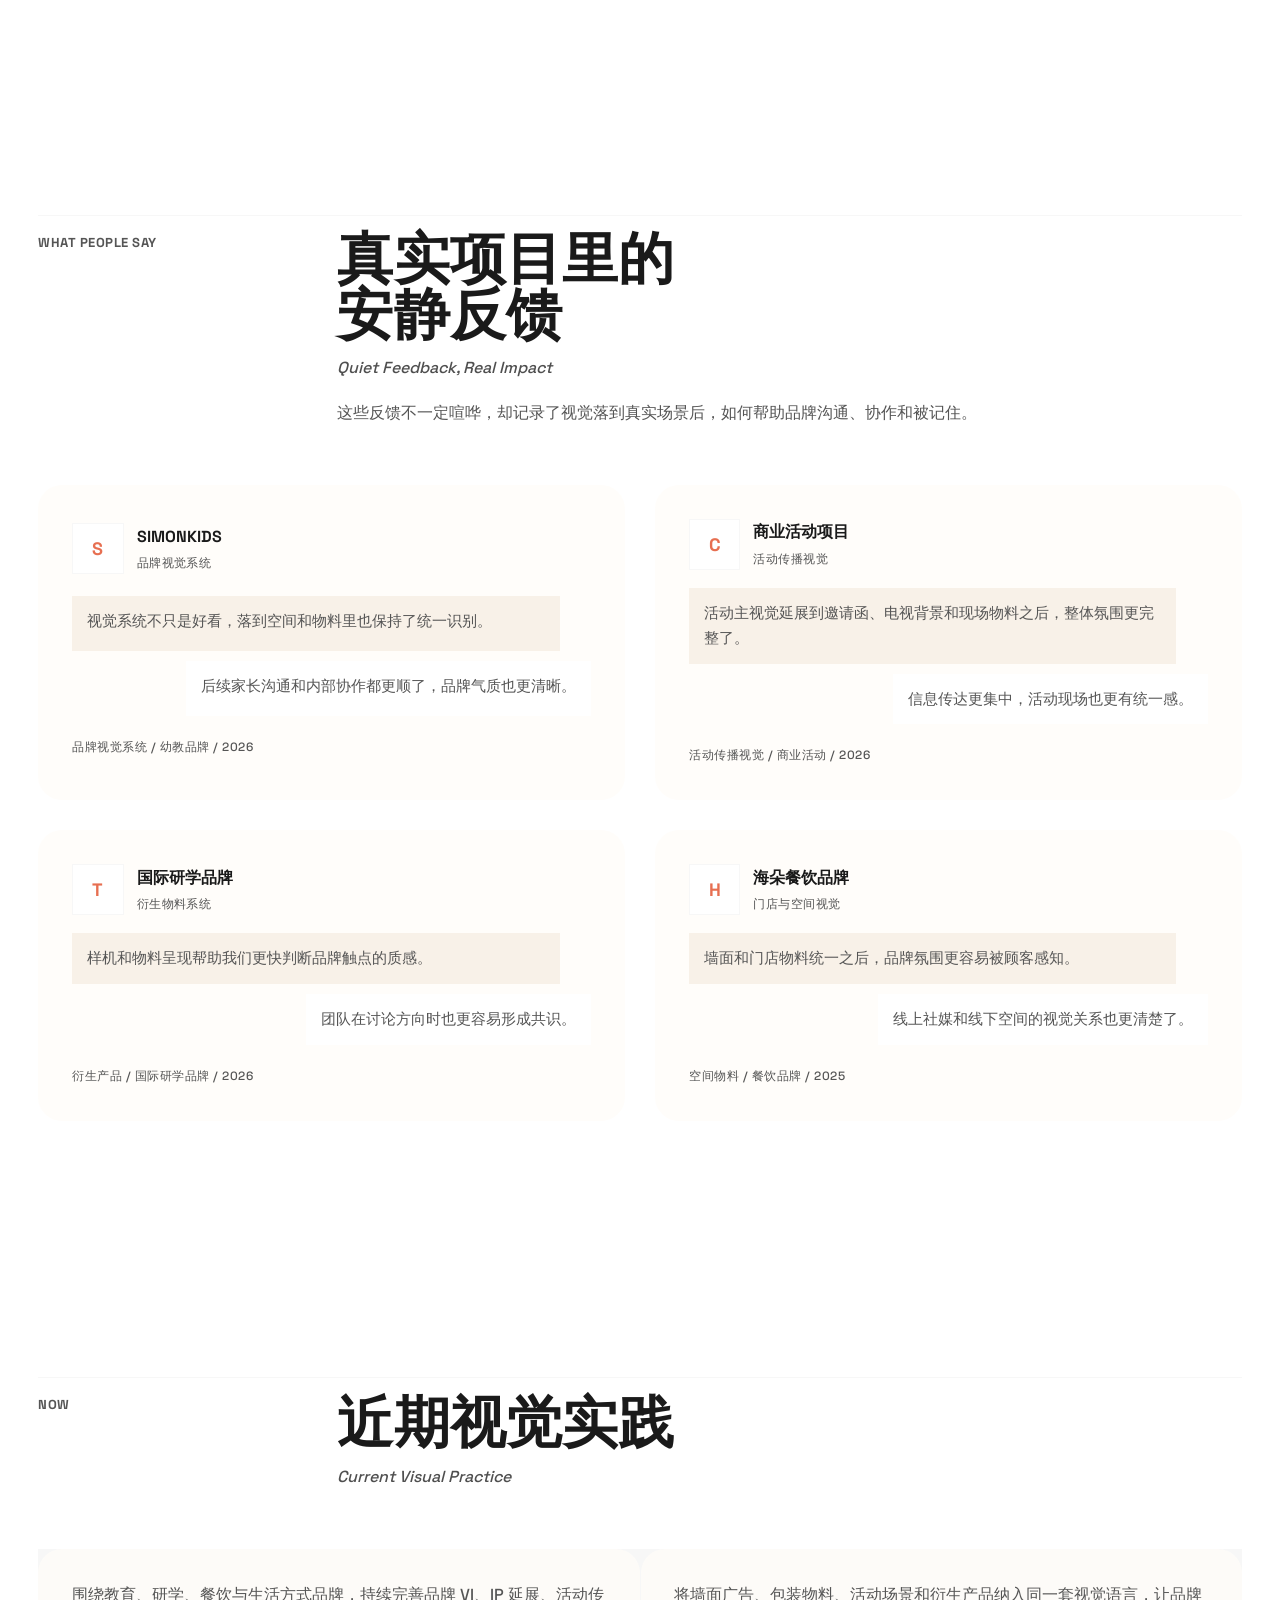
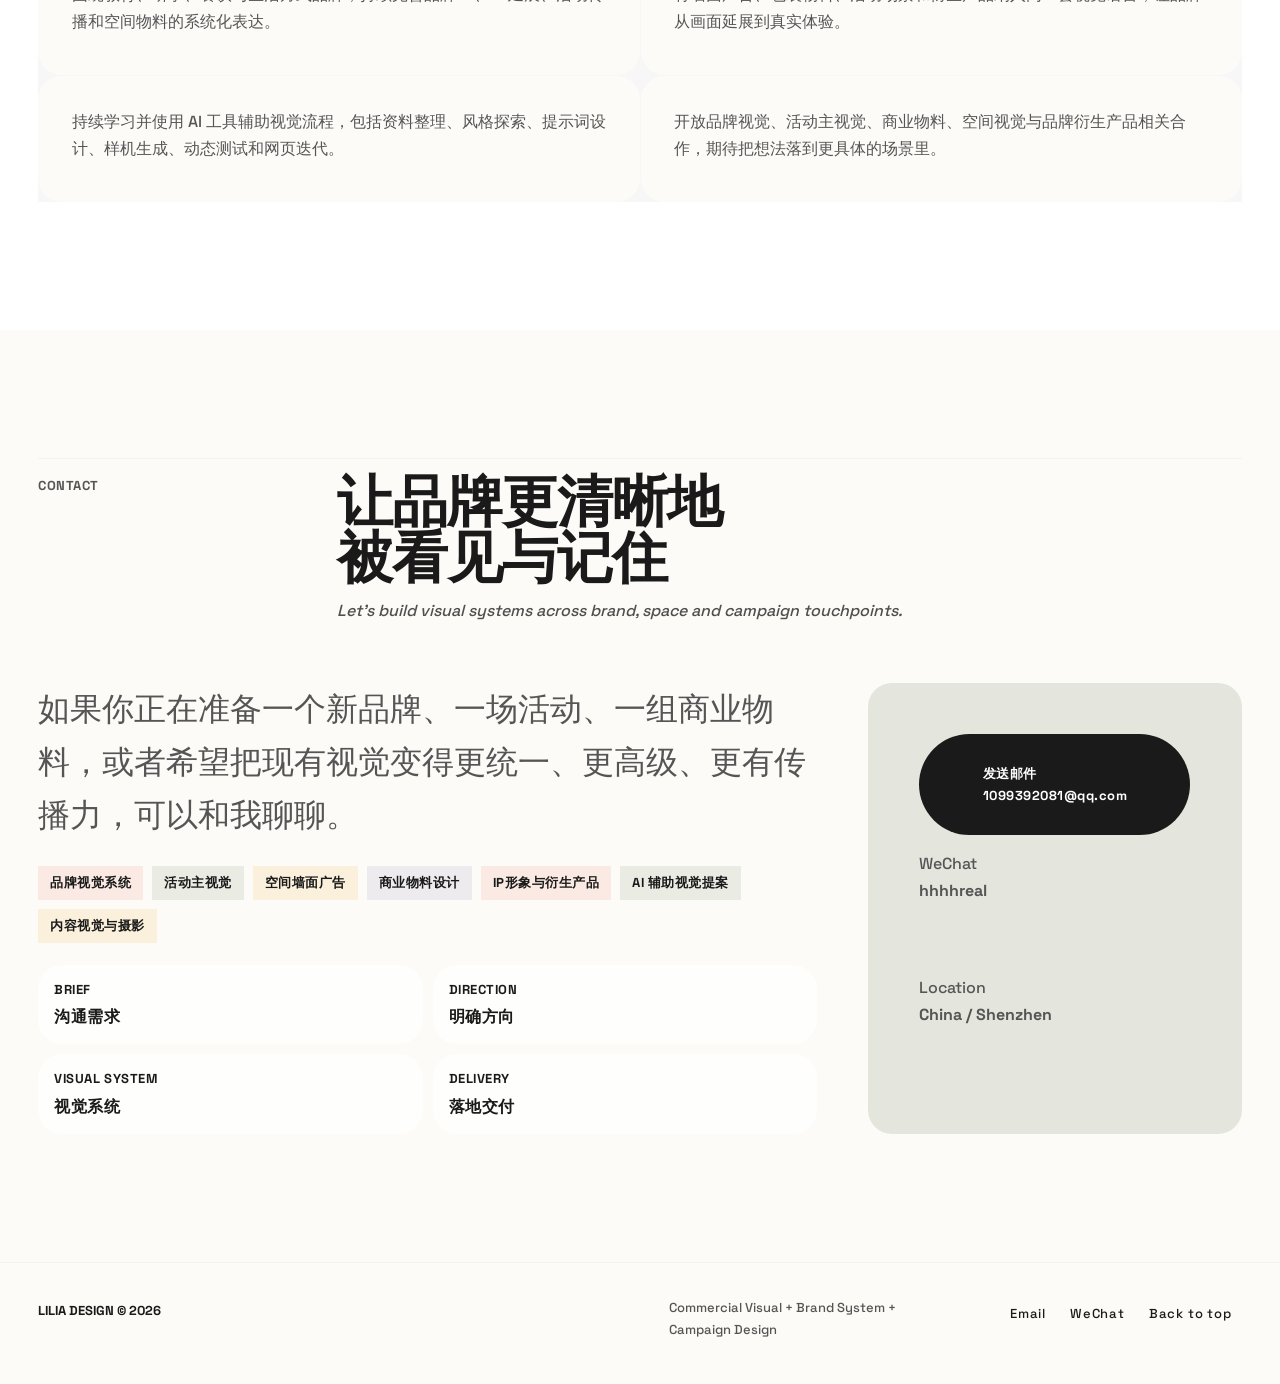
==== commit 059a0d73: "1" ====
--- a/index.html
+++ b/index.html
@@ -50,16 +50,16 @@
           </div>
           <aside class="hero-story-collage hero-visual-cards reveal" aria-label="Visual Story Cards" data-hero-story-collage>
             <a class="hero-visual-card" href="project-study-tour.html" data-cursor="View">
-              <img class="card-image" src="assets/images/home/story-cards/story-card-01.png" alt="Study Tour visual story card" loading="eager">
+              <img class="card-image" src="assets/images/home/story-cards/story-card-01.png" alt="Study Tour visual story card" loading="eager" decoding="async" width="600" height="800">
             </a>
             <a class="hero-visual-card" href="project-study-tour.html" data-cursor="View">
-              <img class="card-image" src="assets/images/home/story-cards/story-card-02.png" alt="Study Tour journey visual system card" loading="eager">
+              <img class="card-image" src="assets/images/home/story-cards/story-card-02.png" alt="Study Tour journey visual system card" loading="eager" decoding="async" width="600" height="800">
             </a>
             <a class="hero-visual-card" href="project-haido-restaurant.html" data-cursor="View">
-              <img class="card-image" src="assets/images/home/story-cards/story-card-03.png" alt="Restaurant visual assets card" loading="lazy">
+              <img class="card-image" src="assets/images/home/story-cards/story-card-03.png" alt="Restaurant visual assets card" loading="lazy" decoding="async" width="600" height="800">
             </a>
             <a class="hero-visual-card" href="project-simonkids.html" data-cursor="View">
-              <img class="card-image" src="assets/images/home/story-cards/story-card-04.png" alt="SimonKids brand build card" loading="lazy">
+              <img class="card-image" src="assets/images/home/story-cards/story-card-04.png" alt="SimonKids brand build card" loading="lazy" decoding="async" width="600" height="800">
             </a>
           </aside>
         </section>
--- a/css/content.css
+++ b/css/content.css
@@ -37,7 +37,7 @@
 
 .about-hero {
   display: grid;
-  grid-template-columns: minmax(280px, 0.44fr) minmax(0, 1fr);
+  grid-template-columns: minmax(0, 1fr) minmax(320px, 0.78fr);
   align-items: center;
   gap: clamp(30px, 6vw, 88px);
 }
@@ -63,6 +63,26 @@
   font-size: var(--fs-small);
   letter-spacing: 0.04em;
   text-transform: uppercase;
+}
+
+.about-visual-card {
+  width: 100%;
+  max-width: 560px;
+  margin: 0 auto;
+  border-radius: var(--radius-large, 32px);
+  background: var(--surface-warm, #f4efe6);
+  overflow: hidden;
+  box-shadow: var(--shadow-flat, 6px 6px 0 rgba(26, 26, 26, 0.04));
+}
+
+.about-visual-card img {
+  display: block;
+  width: 100%;
+  height: auto;
+  max-height: 620px;
+  object-fit: contain;
+  object-position: center;
+  border-radius: inherit;
 }
 
 .about-title {
@@ -895,6 +915,14 @@
   .contact-panel,
   .contact-hero {
     grid-template-columns: 1fr;
+  }
+
+  .about-visual-card {
+    max-width: 100%;
+  }
+
+  .about-visual-card img {
+    max-height: 520px;
   }
 
   .flow-step:not(:last-child)::after {
@@ -3235,6 +3263,97 @@
   display: none !important;
 }
 
+/* SimonKids media sizing: keep system boards complete, photos tidy, and posters readable. */
+body.simonkids-project .sk-media-card {
+  position: relative;
+  min-height: 0 !important;
+  border-radius: 26px !important;
+  overflow: hidden !important;
+  background: #f3efe7 !important;
+}
+
+body.simonkids-project .sk-media-card img {
+  display: block !important;
+  width: 100% !important;
+  height: 100% !important;
+  border-radius: inherit !important;
+}
+
+body.simonkids-project .sk-media-grid.is-overview .sk-media-card,
+body.simonkids-project .sk-media-grid.is-materials .sk-media-card,
+body.simonkids-project .sk-media-grid.is-campaign-social .sk-media-card {
+  aspect-ratio: 16 / 10 !important;
+  max-height: 520px !important;
+}
+
+body.simonkids-project .sk-media-grid.is-overview .sk-media-card img,
+body.simonkids-project .sk-media-grid.is-materials .sk-media-card img,
+body.simonkids-project .sk-media-grid.is-campaign-social .sk-media-card img,
+body.simonkids-project .sk-media-card.is-contain img {
+  object-fit: contain !important;
+  object-position: center !important;
+  padding: clamp(14px, 1.6vw, 22px) !important;
+  background: #f3efe7 !important;
+}
+
+body.simonkids-project .sk-media-grid.is-campaign .sk-media-card,
+body.simonkids-project .sk-media-grid.is-social .sk-media-card,
+body.simonkids-project .sk-media-card.is-poster {
+  aspect-ratio: 3 / 4 !important;
+  max-height: 520px !important;
+}
+
+body.simonkids-project .sk-media-grid.is-campaign .sk-media-card img,
+body.simonkids-project .sk-media-grid.is-social .sk-media-card img,
+body.simonkids-project .sk-media-card.is-poster img {
+  object-fit: contain !important;
+  object-position: center !important;
+  padding: 14px !important;
+  background: #f3efe7 !important;
+}
+
+body.simonkids-project .sk-media-grid.is-photo .sk-media-card,
+body.simonkids-project .sk-media-grid.is-space .sk-media-card {
+  aspect-ratio: 4 / 3 !important;
+  max-height: 380px !important;
+}
+
+body.simonkids-project .sk-media-grid.is-photo .sk-media-card img,
+body.simonkids-project .sk-media-grid.is-space .sk-media-card img,
+body.simonkids-project .sk-media-card.has-blue-overlay img {
+  object-fit: cover !important;
+  object-position: center !important;
+  padding: 0 !important;
+  background: transparent !important;
+}
+
+body.simonkids-project .sk-media-caption {
+  display: block;
+  padding: 0 2px;
+  color: rgba(30, 36, 48, 0.76) !important;
+  font-size: 14px !important;
+  font-weight: 700 !important;
+  line-height: 1.5 !important;
+}
+
+@media (max-width: 768px) {
+  body.simonkids-project .sk-media-grid.is-two,
+  body.simonkids-project .sk-media-grid.is-three,
+  body.simonkids-project .sk-media-grid.is-space,
+  body.simonkids-project .sk-media-grid.is-photo,
+  body.simonkids-project .sk-media-grid.is-social {
+    grid-template-columns: 1fr !important;
+  }
+
+  body.simonkids-project .sk-media-grid.is-overview .sk-media-card,
+  body.simonkids-project .sk-media-grid.is-materials .sk-media-card,
+  body.simonkids-project .sk-media-grid.is-campaign-social .sk-media-card,
+  body.simonkids-project .sk-media-grid.is-campaign .sk-media-card,
+  body.simonkids-project .sk-media-grid.is-social .sk-media-card {
+    max-height: none !important;
+  }
+}
+
 body.haiduo-project .haiduo-project-page .onsite-item.is-material.is-tall {
   grid-column: span 4;
   aspect-ratio: 4 / 3;
@@ -8448,3 +8567,62 @@
     font-size: clamp(27px, 7.5vw, 34px) !important;
   }
 }
+
+/* Study Tour: compact B2B promotion support cards */
+body.study-tour-project .study-tour-page .study-promotion .campaign-system-grid.tour-asset-grid {
+  display: grid;
+  grid-template-columns: repeat(3, minmax(0, 1fr));
+  gap: clamp(20px, 2.4vw, 32px);
+  align-items: stretch;
+}
+
+body.study-tour-project .study-tour-page .study-promotion .campaign-system-card.tour-asset-card {
+  display: flex;
+  flex-direction: column;
+  min-width: 0;
+  min-height: 100%;
+}
+
+body.study-tour-project .study-tour-page .study-promotion .campaign-system-card .tour-card-meta {
+  color: var(--study-gold-soft);
+  letter-spacing: 0.12em;
+}
+
+body.study-tour-project .study-tour-page .study-promotion .campaign-system-card h3 {
+  margin-bottom: 14px;
+}
+
+body.study-tour-project .study-tour-page .study-promotion .campaign-system-card p {
+  margin-bottom: 22px;
+}
+
+body.study-tour-project .study-tour-page .study-promotion .campaign-system-card .mock-image-box {
+  width: 100%;
+  height: 180px;
+  min-height: 0;
+  margin-top: auto;
+  border-radius: 18px;
+  overflow: hidden;
+  background: rgba(255, 255, 255, 0.04);
+}
+
+body.study-tour-project .study-tour-page .study-promotion .campaign-system-card .mock-image-box img {
+  display: block;
+  width: 100%;
+  height: 100%;
+  object-fit: contain;
+  object-position: center;
+  border-radius: inherit;
+}
+
+@media (max-width: 960px) {
+  body.study-tour-project .study-tour-page .study-promotion .campaign-system-grid.tour-asset-grid {
+    grid-template-columns: repeat(2, minmax(0, 1fr));
+  }
+}
+
+@media (max-width: 680px) {
+  body.study-tour-project .study-tour-page .study-promotion .campaign-system-grid.tour-asset-grid {
+    grid-template-columns: 1fr;
+  }
+}
--- a/css/neo-upgrade.css
+++ b/css/neo-upgrade.css
@@ -1708,6 +1708,234 @@
   }
 }
 
+/* Mobile final performance and layout fixes */
+html,
+body {
+  max-width: 100%;
+  overflow-x: hidden;
+}
+
+body.neo-bauhaus,
+body.neo-bauhaus .site-shell,
+body.neo-bauhaus .main-content,
+body.neo-bauhaus .section,
+body.neo-bauhaus .hero,
+body.neo-bauhaus .work-list,
+body.neo-bauhaus .archive-grid,
+body.neo-bauhaus .event-photo-grid,
+body.neo-bauhaus [data-testimonials] {
+  max-width: 100%;
+  overflow-x: hidden;
+}
+
+@media (max-width: 768px) {
+  body.neo-bauhaus .section {
+    width: 100% !important;
+    max-width: 100% !important;
+    padding-left: 20px !important;
+    padding-right: 20px !important;
+  }
+
+  body.neo-bauhaus .section-header {
+    display: grid !important;
+    grid-template-columns: 1fr !important;
+    gap: 14px !important;
+    width: 100% !important;
+    max-width: 100% !important;
+  }
+
+  body.neo-bauhaus img,
+  body.neo-bauhaus video,
+  body.neo-bauhaus canvas {
+    max-width: 100% !important;
+  }
+
+  body.neo-bauhaus .work-list,
+  body.neo-bauhaus [data-featured-list],
+  body.neo-bauhaus [data-project-grid],
+  body.neo-bauhaus .archive-grid,
+  body.neo-bauhaus .event-photo-grid,
+  body.neo-bauhaus .now-list,
+  body.neo-bauhaus .contact-grid,
+  body.neo-bauhaus [data-testimonials],
+  body.neo-bauhaus .testimonial-grid,
+  body.neo-bauhaus .quote-grid,
+  body.neo-bauhaus .feedback-grid,
+  body.neo-bauhaus .chat-grid {
+    display: grid !important;
+    grid-template-columns: 1fr !important;
+    gap: 18px !important;
+    width: 100% !important;
+    max-width: 100% !important;
+    min-width: 0 !important;
+  }
+
+  body.neo-bauhaus .work-list,
+  body.neo-bauhaus [data-featured-list],
+  body.neo-bauhaus [data-project-grid] {
+    gap: 22px !important;
+  }
+
+  body.neo-bauhaus .project-card,
+  body.neo-bauhaus .work-card,
+  body.neo-bauhaus .quote-card,
+  body.neo-bauhaus .chat-card,
+  body.neo-bauhaus .feedback-card,
+  body.neo-bauhaus .event-photo-card,
+  body.neo-bauhaus .contact-card,
+  body.neo-bauhaus .now-list li,
+  body.neo-bauhaus .archive-item,
+  body.neo-bauhaus .visual-archive-card {
+    width: 100% !important;
+    max-width: 100% !important;
+    min-width: 0 !important;
+    border-radius: 22px !important;
+  }
+
+  body.neo-bauhaus .project-card,
+  body.neo-bauhaus .work-card {
+    padding: 18px !important;
+    border-radius: 24px !important;
+  }
+
+  body.neo-bauhaus .quote-card,
+  body.neo-bauhaus .chat-card,
+  body.neo-bauhaus .feedback-card {
+    padding: 22px !important;
+  }
+
+  body.neo-bauhaus .project-card .image-frame,
+  body.neo-bauhaus .project-card .img-wrapper,
+  body.neo-bauhaus .work-card .image-frame,
+  body.neo-bauhaus .work-card .img-wrapper {
+    aspect-ratio: 4 / 3 !important;
+    max-height: 260px !important;
+  }
+
+  body.neo-bauhaus .project-card h3 {
+    font-size: clamp(24px, 7vw, 32px) !important;
+    line-height: 1.18 !important;
+    word-break: normal !important;
+    overflow-wrap: break-word !important;
+  }
+
+  body.neo-bauhaus .project-card p {
+    font-size: 15.5px !important;
+    line-height: 1.7 !important;
+  }
+
+  body.neo-bauhaus .tag-list {
+    gap: 6px !important;
+  }
+
+  body.neo-bauhaus .tag-list span {
+    min-height: 26px !important;
+    padding: 0 9px !important;
+    font-size: 11px !important;
+  }
+
+  body.neo-bauhaus .chat-card-header {
+    display: grid !important;
+    grid-template-columns: auto 1fr !important;
+    gap: 14px !important;
+    align-items: center !important;
+  }
+
+  body.neo-bauhaus .chat-avatar {
+    width: 46px !important;
+    height: 46px !important;
+    min-width: 46px !important;
+  }
+
+  body.neo-bauhaus .chat-project,
+  body.neo-bauhaus .chat-project strong,
+  body.neo-bauhaus .chat-project small,
+  body.neo-bauhaus .chat-bubble,
+  body.neo-bauhaus .chat-meta {
+    writing-mode: horizontal-tb !important;
+    word-break: normal !important;
+    overflow-wrap: break-word !important;
+    white-space: normal !important;
+    text-align: left !important;
+  }
+
+  body.neo-bauhaus .chat-project strong {
+    font-size: 20px !important;
+    line-height: 1.25 !important;
+  }
+
+  body.neo-bauhaus .chat-project small {
+    font-size: 14px !important;
+    line-height: 1.45 !important;
+  }
+
+  body.neo-bauhaus .chat-bubble {
+    padding: 16px 18px !important;
+    font-size: 16px !important;
+    line-height: 1.75 !important;
+  }
+
+  body.neo-bauhaus .chat-meta {
+    font-size: 14px !important;
+    line-height: 1.6 !important;
+  }
+}
+
+@media (max-width: 768px), (pointer: coarse) {
+  body.neo-bauhaus.has-custom-cursor,
+  body.neo-bauhaus.has-custom-cursor a,
+  body.neo-bauhaus.has-custom-cursor button,
+  body.neo-bauhaus a,
+  body.neo-bauhaus button {
+    cursor: auto !important;
+  }
+
+  body.neo-bauhaus .custom-cursor,
+  body.neo-bauhaus .cursor-label,
+  body.neo-bauhaus .custom-cursor-label,
+  body.neo-bauhaus #doodle-canvas,
+  body.neo-bauhaus .hover-preview {
+    display: none !important;
+  }
+
+  body.neo-bauhaus .marquee-track {
+    animation: none !important;
+    transform: none !important;
+  }
+
+  body.neo-bauhaus .project-card,
+  body.neo-bauhaus .work-card,
+  body.neo-bauhaus .archive-item,
+  body.neo-bauhaus .visual-archive-card,
+  body.neo-bauhaus .chat-card,
+  body.neo-bauhaus .event-photo-card,
+  body.neo-bauhaus .hero-visual-card,
+  body.neo-bauhaus img {
+    transition-duration: 0.18s !important;
+  }
+
+  body.neo-bauhaus .project-card:hover,
+  body.neo-bauhaus .work-card:hover,
+  body.neo-bauhaus .archive-item:hover,
+  body.neo-bauhaus .visual-archive-card:hover,
+  body.neo-bauhaus .chat-card:hover,
+  body.neo-bauhaus .event-photo-card:hover,
+  body.neo-bauhaus .hero-visual-card:hover {
+    transform: none !important;
+  }
+
+  body.neo-bauhaus .project-card:hover img,
+  body.neo-bauhaus .work-card:hover img,
+  body.neo-bauhaus .archive-item:hover img,
+  body.neo-bauhaus .visual-archive-card:hover img,
+  body.neo-bauhaus .event-photo-card:hover img,
+  body.neo-bauhaus .hero-visual-card:hover img,
+  body.neo-bauhaus .image-frame:hover img,
+  body.neo-bauhaus .img-wrapper:hover img {
+    transform: none !important;
+  }
+}
+
 @media (prefers-reduced-motion: reduce) {
   body.neo-bauhaus .hero-visual-card,
   body.neo-bauhaus .hero-visual-card .card-image {
@@ -1959,3 +2187,197 @@
     transform: none;
   }
 }
+
+/* Homepage archive/photo cleanup: keep failed media and archive captions from leaving empty cards. */
+body.neo-bauhaus .event-photography-section .event-photo-card.is-missing,
+body.neo-bauhaus #archive .archive-item.is-missing,
+body.neo-bauhaus #archive .visual-archive-card.is-missing {
+  display: none !important;
+}
+
+body.neo-bauhaus #archive .archive-grid {
+  display: grid !important;
+  grid-template-columns: repeat(4, minmax(0, 1fr)) !important;
+  gap: clamp(16px, 2vw, 28px) !important;
+}
+
+body.neo-bauhaus #archive .archive-item,
+body.neo-bauhaus #archive .archive-card,
+body.neo-bauhaus #archive .visual-archive-card {
+  display: block !important;
+  position: relative;
+  width: 100%;
+  aspect-ratio: 4 / 3;
+  min-width: 0;
+  overflow: hidden !important;
+  border: 0 !important;
+  border-radius: 24px !important;
+  background: transparent !important;
+  padding: 0 !important;
+  box-shadow: none !important;
+}
+
+body.neo-bauhaus #archive .archive-item img,
+body.neo-bauhaus #archive .archive-card img,
+body.neo-bauhaus #archive .visual-archive-card img {
+  display: block !important;
+  width: 100% !important;
+  height: 100% !important;
+  aspect-ratio: 4 / 3;
+  object-fit: cover !important;
+  border-radius: inherit !important;
+  filter: none !important;
+  opacity: 1 !important;
+}
+
+body.neo-bauhaus #archive .visual-archive-meta,
+body.neo-bauhaus #archive .archive-meta,
+body.neo-bauhaus #archive .archive-caption,
+body.neo-bauhaus #archive .visual-archive-caption,
+body.neo-bauhaus #archive .archive-title,
+body.neo-bauhaus #archive .visual-archive-title,
+body.neo-bauhaus #archive .archive-tag,
+body.neo-bauhaus #archive .visual-archive-tag,
+body.neo-bauhaus #archive .card-meta,
+body.neo-bauhaus #archive .card-caption,
+body.neo-bauhaus #archive .card-title,
+body.neo-bauhaus #archive .card-tag,
+body.neo-bauhaus #archive figcaption {
+  display: none !important;
+  width: 0 !important;
+  height: 0 !important;
+  min-height: 0 !important;
+  margin: 0 !important;
+  padding: 0 !important;
+  overflow: hidden !important;
+}
+
+@media (max-width: 1024px) {
+  body.neo-bauhaus #archive .archive-grid {
+    grid-template-columns: repeat(2, minmax(0, 1fr)) !important;
+  }
+}
+
+@media (max-width: 640px) {
+  body.neo-bauhaus #archive .archive-grid {
+    grid-template-columns: 1fr !important;
+  }
+}
+
+/* Homepage final polish: study-tour card tone and natural hero collage. */
+body.neo-bauhaus .project-card[data-project-id="study-tour"] {
+  --study-title: #151b2c;
+  --study-subtitle: #2e4a7d;
+  --study-meta: #6a7386;
+  --study-body: #4e596c;
+  --study-chip-bg: #f3eee7;
+  --study-chip-text: #233554;
+  --study-accent: #c7a76c;
+  --card-accent: var(--study-accent);
+  color: var(--study-title);
+}
+
+body.neo-bauhaus .project-card[data-project-id="study-tour"] h3 {
+  color: var(--study-title) !important;
+}
+
+body.neo-bauhaus .project-card[data-project-id="study-tour"] h3 span:first-child {
+  color: var(--study-subtitle) !important;
+}
+
+body.neo-bauhaus .project-card[data-project-id="study-tour"] h3 span:last-child {
+  color: var(--study-title) !important;
+}
+
+body.neo-bauhaus .project-card[data-project-id="study-tour"] .project-card-meta,
+body.neo-bauhaus .project-card[data-project-id="study-tour"] .project-card-meta span {
+  color: var(--study-meta) !important;
+}
+
+body.neo-bauhaus .project-card[data-project-id="study-tour"] p {
+  color: var(--study-body) !important;
+}
+
+body.neo-bauhaus .project-card[data-project-id="study-tour"] .tag-list span {
+  border: 1px solid rgba(35, 53, 84, 0.08) !important;
+  background: var(--study-chip-bg) !important;
+  color: var(--study-chip-text) !important;
+}
+
+body.neo-bauhaus .project-card[data-project-id="study-tour"] .tag-list span:hover {
+  border-color: rgba(199, 167, 108, 0.38) !important;
+  background: #fffaf1 !important;
+  color: var(--study-title) !important;
+}
+
+body.neo-bauhaus .hero-visual-cards {
+  display: grid !important;
+  grid-template-columns: repeat(2, minmax(180px, 1fr)) !important;
+  align-items: start !important;
+  align-self: center;
+  gap: 22px !important;
+  width: min(100%, 560px) !important;
+  max-width: 560px !important;
+  margin: 0 0 0 auto !important;
+  overflow: visible !important;
+}
+
+body.neo-bauhaus .hero-visual-card {
+  background: transparent !important;
+  box-shadow: 0 18px 45px rgba(0, 0, 0, 0.10) !important;
+}
+
+body.neo-bauhaus .hero-visual-card:nth-child(2) {
+  margin-top: 44px;
+}
+
+body.neo-bauhaus .hero-visual-card:nth-child(3) {
+  margin-top: -10px;
+}
+
+body.neo-bauhaus .hero-visual-card:nth-child(4) {
+  margin-top: 28px;
+}
+
+body.neo-bauhaus .hero-visual-card:hover,
+body.neo-bauhaus .hero-visual-card:focus-visible {
+  transform: translateY(-6px);
+  box-shadow: 0 24px 64px rgba(0, 0, 0, 0.14) !important;
+}
+
+body.neo-bauhaus .hero-visual-card .card-image {
+  width: 100%;
+  aspect-ratio: 3 / 4;
+  object-fit: cover;
+}
+
+@media (max-width: 1080px) {
+  body.neo-bauhaus .hero-visual-cards {
+    margin-inline: auto !important;
+  }
+}
+
+@media (max-width: 768px) {
+  body.neo-bauhaus .hero-visual-cards {
+    grid-template-columns: repeat(2, minmax(0, 1fr)) !important;
+    gap: 12px !important;
+    width: 100% !important;
+    max-width: 100% !important;
+    margin-inline: 0 !important;
+  }
+
+  body.neo-bauhaus .hero-visual-card:nth-child(2),
+  body.neo-bauhaus .hero-visual-card:nth-child(3),
+  body.neo-bauhaus .hero-visual-card:nth-child(4) {
+    margin-top: 0;
+  }
+
+  body.neo-bauhaus .hero-visual-card {
+    border-radius: 18px !important;
+  }
+
+  body.neo-bauhaus .hero-visual-card:hover,
+  body.neo-bauhaus .hero-visual-card:focus-visible {
+    transform: none;
+  }
+}
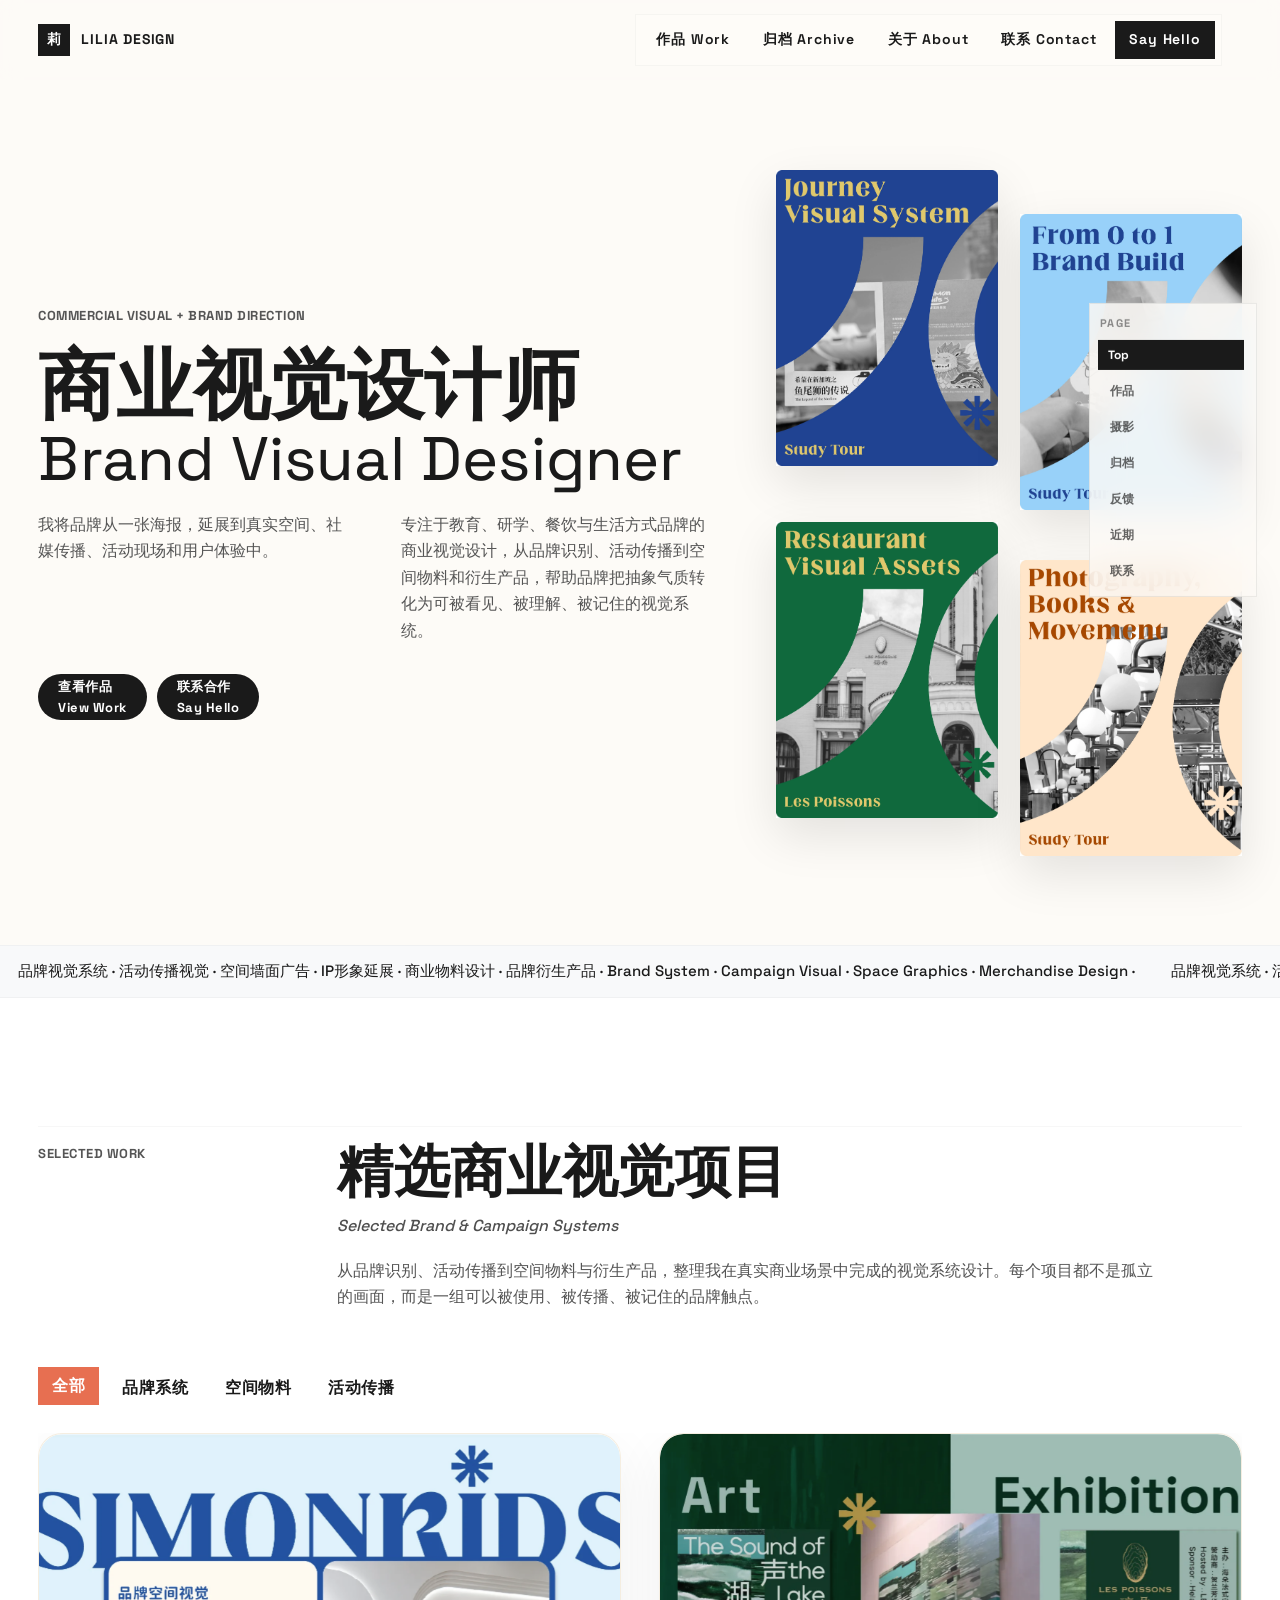
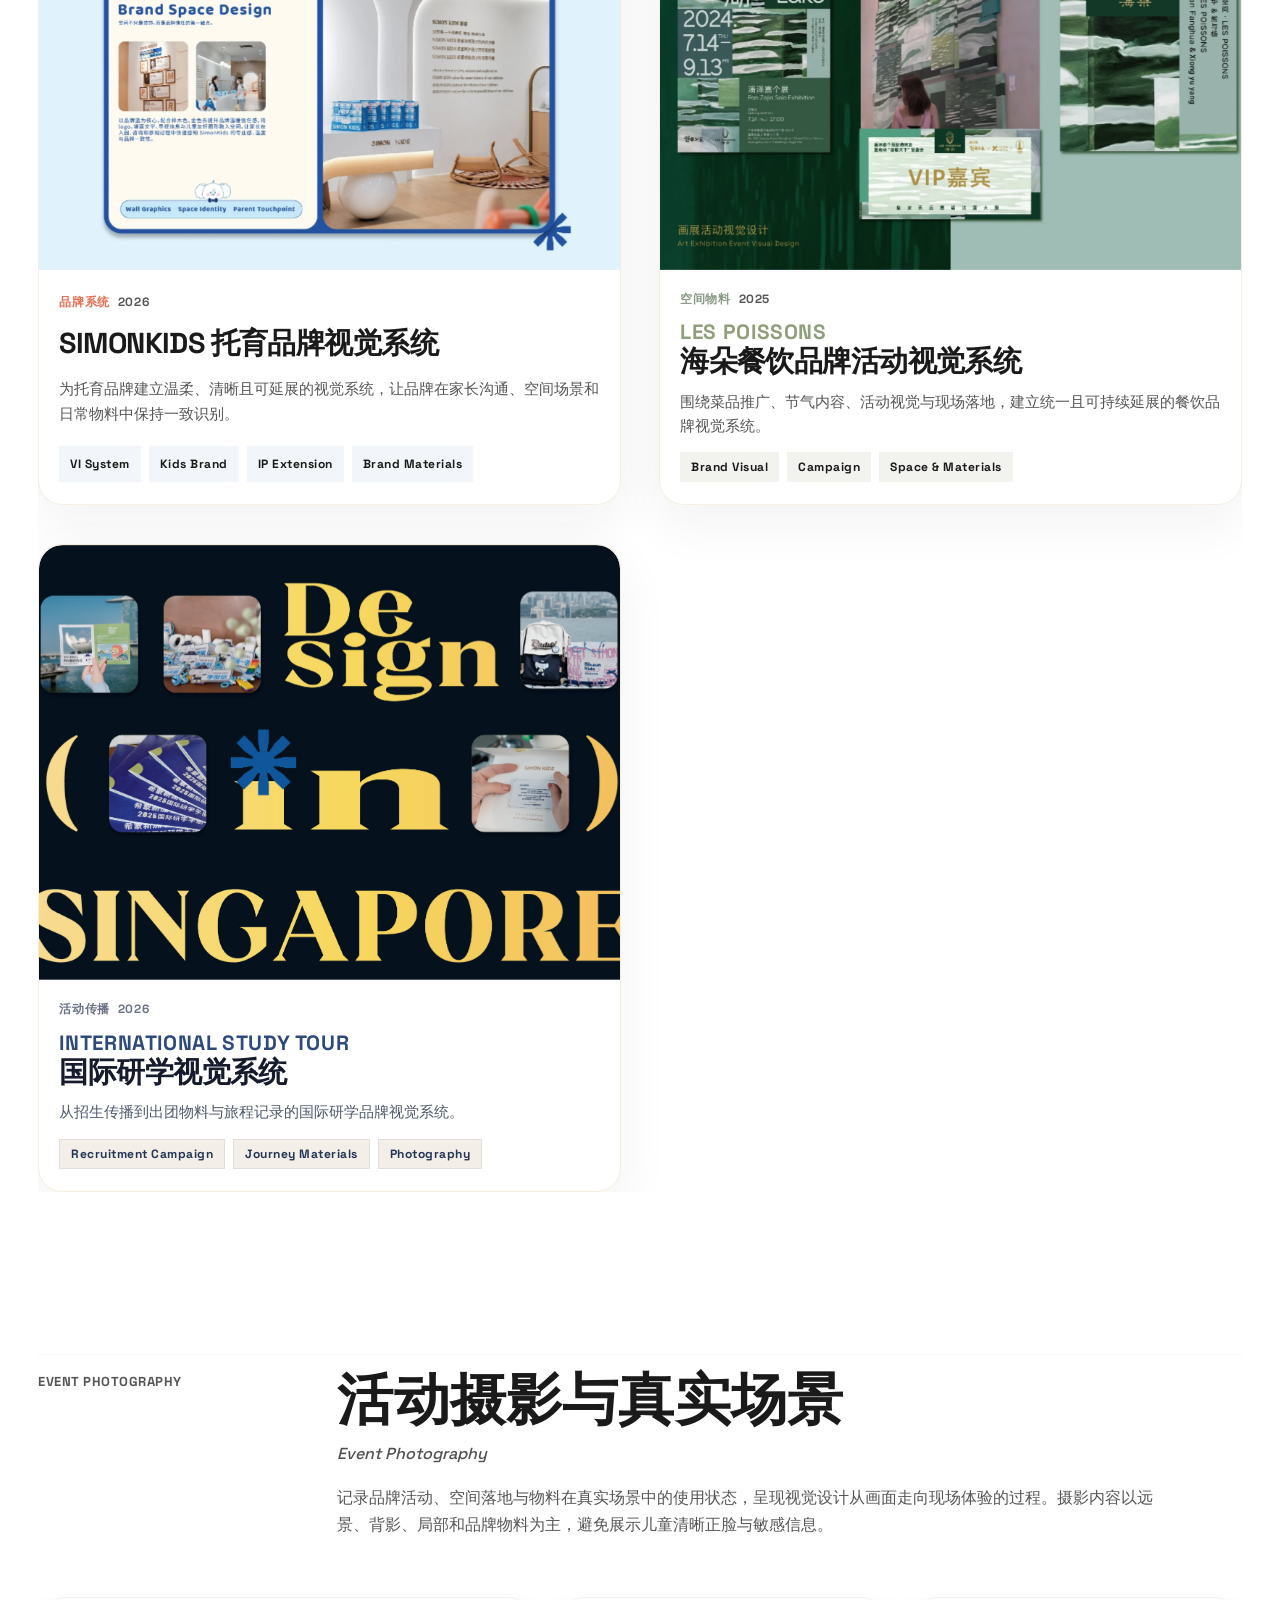
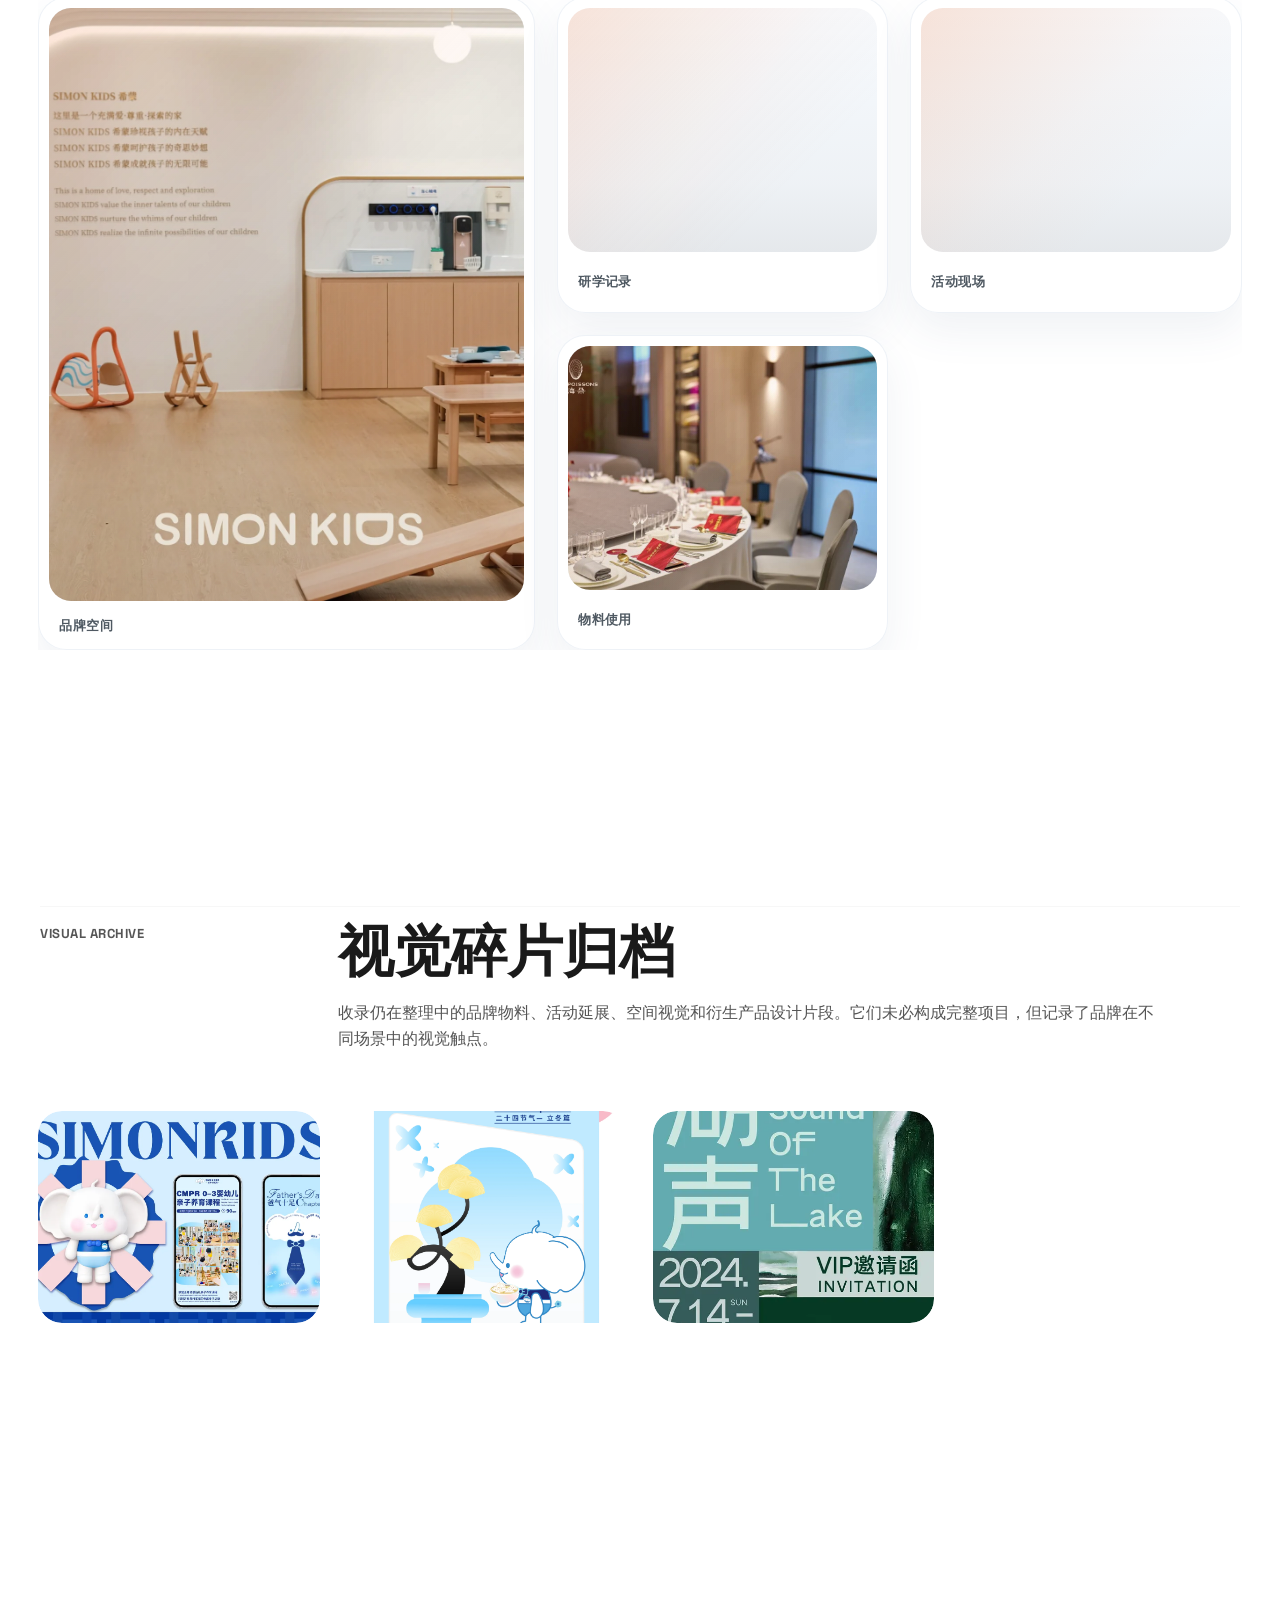
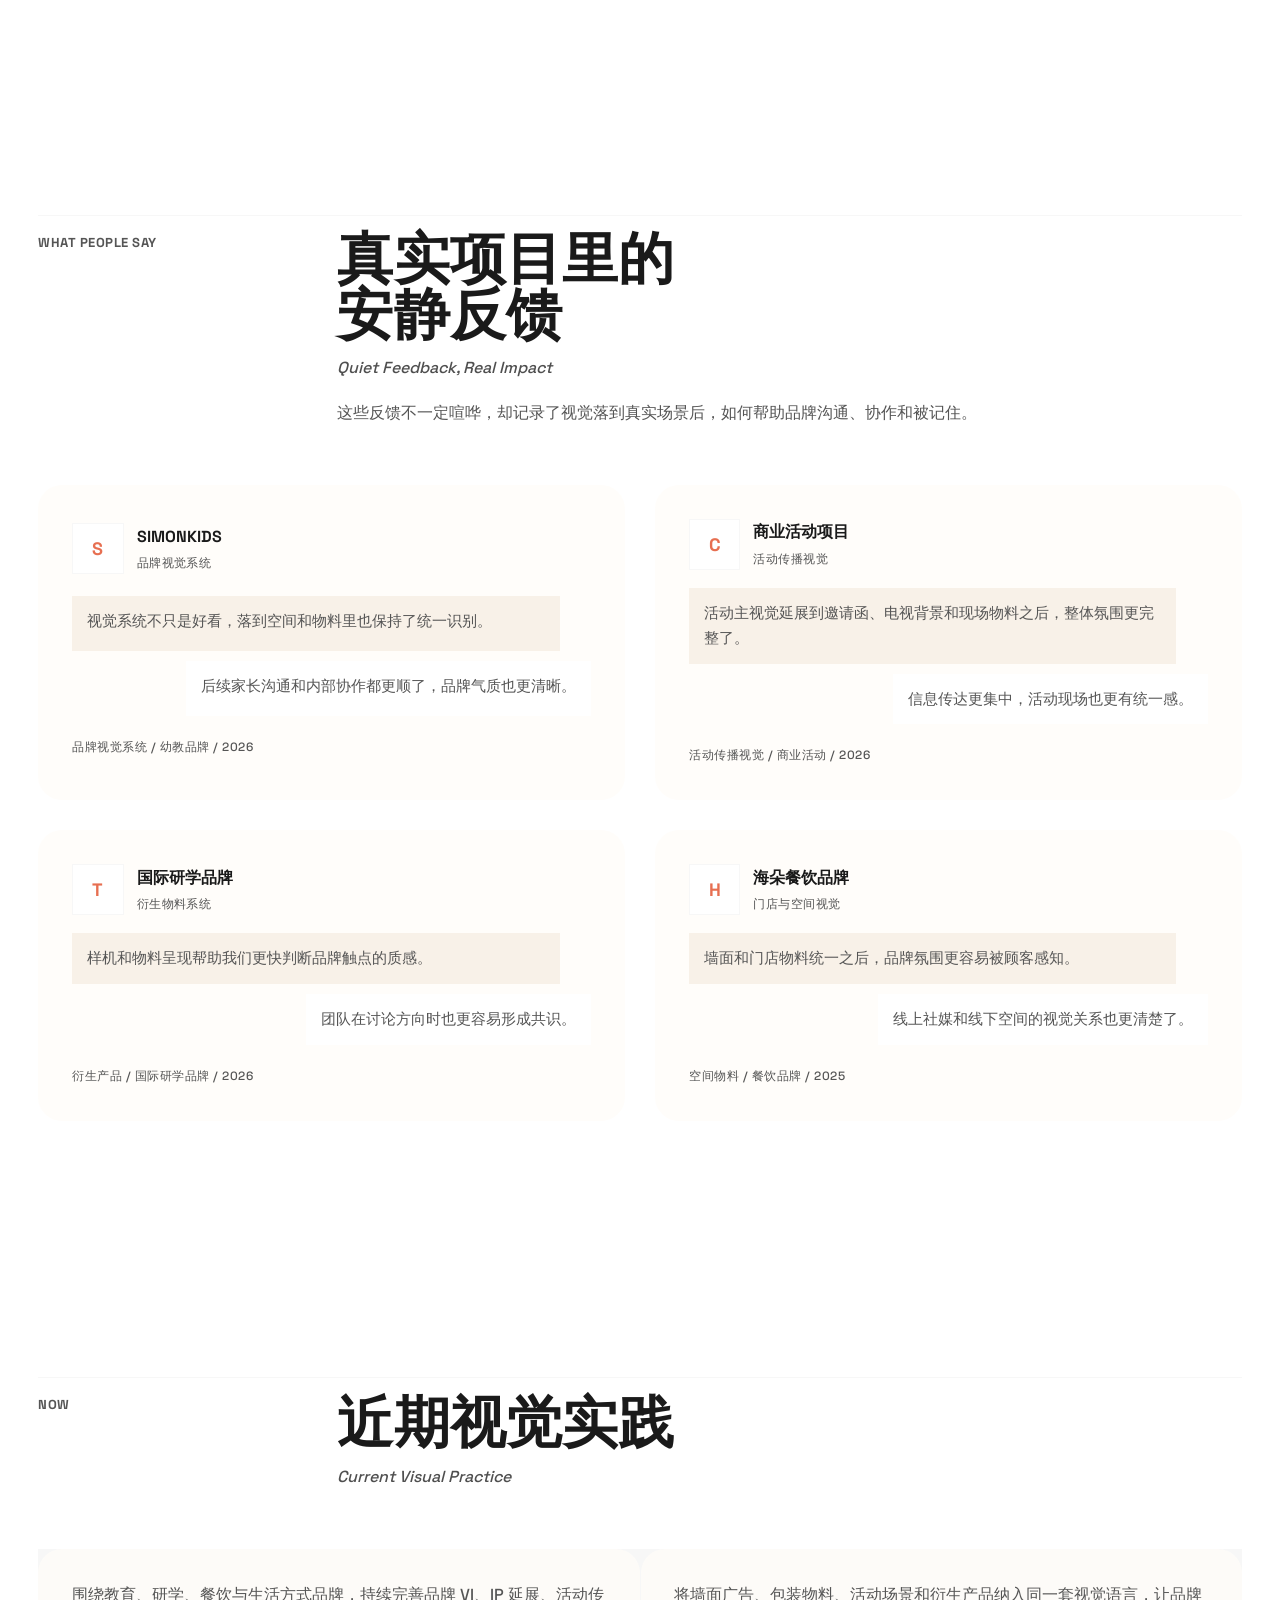
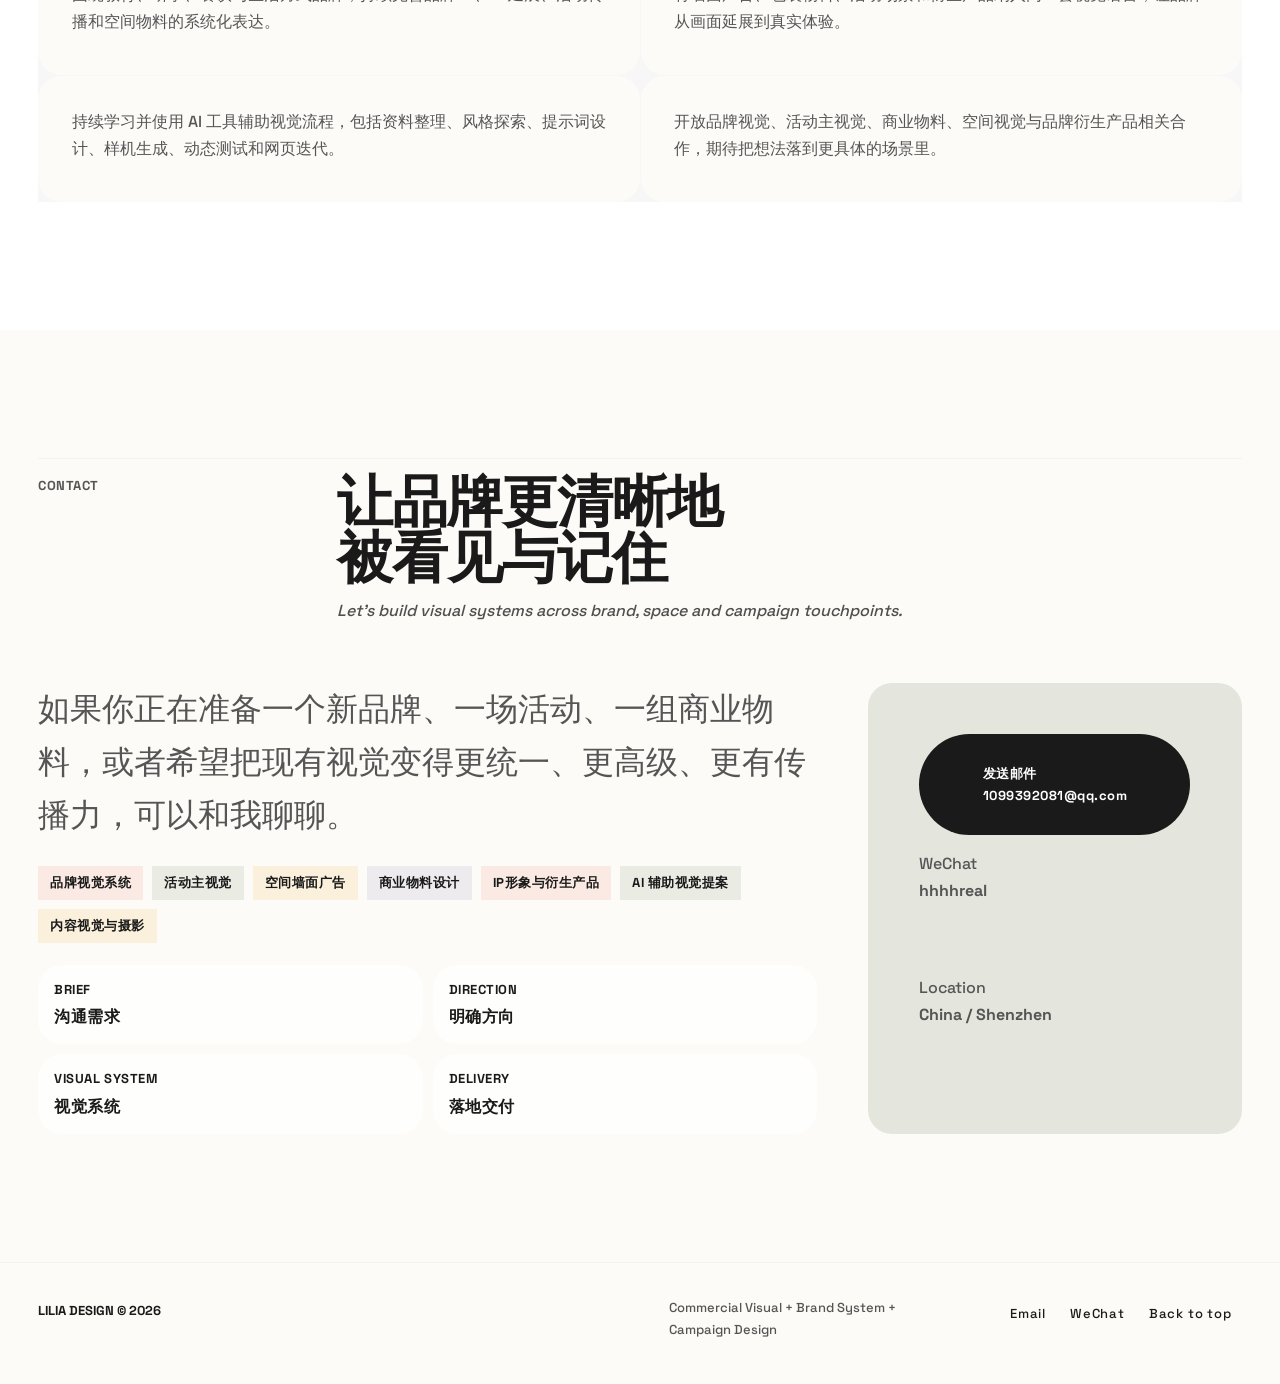
==== commit 7d43a0c8: "1" ====
--- a/index.html
+++ b/index.html
@@ -50,16 +50,16 @@
           </div>
           <aside class="hero-story-collage hero-visual-cards reveal" aria-label="Visual Story Cards" data-hero-story-collage>
             <a class="hero-visual-card" href="project-study-tour.html" data-cursor="View">
-              <img class="card-image" src="assets/images/home/story-cards/story-card-01.png" alt="Study Tour visual story card" loading="eager" decoding="async" width="600" height="800">
+            <img class="card-image" src="assets/images/home/story-cards/story-card-01.webp" alt="Study Tour visual story card" loading="eager" decoding="async" fetchpriority="high" width="600" height="800">
             </a>
             <a class="hero-visual-card" href="project-study-tour.html" data-cursor="View">
-              <img class="card-image" src="assets/images/home/story-cards/story-card-02.png" alt="Study Tour journey visual system card" loading="eager" decoding="async" width="600" height="800">
+            <img class="card-image" src="assets/images/home/story-cards/story-card-02.webp" alt="Study Tour journey visual system card" loading="eager" decoding="async" fetchpriority="high" width="600" height="800">
             </a>
             <a class="hero-visual-card" href="project-haido-restaurant.html" data-cursor="View">
-              <img class="card-image" src="assets/images/home/story-cards/story-card-03.png" alt="Restaurant visual assets card" loading="lazy" decoding="async" width="600" height="800">
+            <img class="card-image" src="assets/images/home/story-cards/story-card-03.webp" alt="Restaurant visual assets card" loading="lazy" decoding="async" width="600" height="800">
             </a>
             <a class="hero-visual-card" href="project-simonkids.html" data-cursor="View">
-              <img class="card-image" src="assets/images/home/story-cards/story-card-04.png" alt="SimonKids brand build card" loading="lazy" decoding="async" width="600" height="800">
+            <img class="card-image" src="assets/images/home/story-cards/story-card-04.webp" alt="SimonKids brand build card" loading="lazy" decoding="async" width="600" height="800">
             </a>
           </aside>
         </section>
--- a/css/content.css
+++ b/css/content.css
@@ -8626,3 +8626,195 @@
     grid-template-columns: 1fr;
   }
 }
+
+/* Study Tour: keep itinerary visuals distinct from journey photography */
+body.study-tour-project .study-tour-page .documentation-grid .mock-image-box {
+  width: 100%;
+  aspect-ratio: 4 / 3;
+  max-height: 300px;
+  min-height: 0;
+  overflow: hidden;
+}
+
+body.study-tour-project .study-tour-page .documentation-grid .mock-image-box img {
+  display: block;
+  width: 100%;
+  height: 100%;
+  object-fit: cover;
+  object-position: center;
+}
+
+body.study-tour-project .study-tour-page .tour-itinerary-grid {
+  grid-template-columns: repeat(2, minmax(0, 1fr));
+}
+
+body.study-tour-project .study-tour-page .tour-itinerary-grid .mock-image-box {
+  width: 100%;
+  aspect-ratio: 16 / 10;
+  max-height: 360px;
+  min-height: 0;
+  overflow: hidden;
+  background: rgba(255, 255, 255, 0.04);
+}
+
+body.study-tour-project .study-tour-page .tour-itinerary-grid .mock-image-box img {
+  display: block;
+  width: 100%;
+  height: 100%;
+  object-fit: contain;
+  object-position: center;
+}
+
+@media (max-width: 680px) {
+  body.study-tour-project .study-tour-page .tour-itinerary-grid {
+    grid-template-columns: 1fr;
+  }
+}
+
+/* Global usability: keep the native cursor visible and add a lightweight page outline. */
+body.has-custom-cursor,
+body.has-custom-cursor a,
+body.has-custom-cursor button,
+body.has-custom-cursor [role="button"] {
+  cursor: auto !important;
+}
+
+.custom-cursor,
+.custom-cursor-label,
+.cursor-label,
+.cursor-halo,
+#doodle-canvas {
+  display: none !important;
+}
+
+.page-outline {
+  position: fixed;
+  top: 50%;
+  right: clamp(12px, 1.8vw, 24px);
+  z-index: 80;
+  display: grid;
+  gap: 8px;
+  width: min(168px, 18vw);
+  padding: 10px;
+  border: 1px solid rgba(26, 26, 26, 0.08);
+  border-radius: 22px;
+  background: rgba(253, 251, 247, 0.84);
+  box-shadow: 0 18px 42px rgba(26, 26, 26, 0.08);
+  backdrop-filter: blur(16px);
+  -webkit-backdrop-filter: blur(16px);
+  transform: translateY(-50%);
+}
+
+.page-outline__label {
+  color: rgba(26, 26, 26, 0.48);
+  font-family: "Space Grotesk", -apple-system, BlinkMacSystemFont, "PingFang SC", sans-serif;
+  font-size: 11px;
+  font-weight: 700;
+  letter-spacing: 0.12em;
+}
+
+.page-outline__track {
+  display: grid;
+  gap: 6px;
+}
+
+.page-outline a {
+  display: flex;
+  align-items: center;
+  min-height: 30px;
+  padding: 0 10px;
+  border-radius: 999px;
+  color: rgba(26, 26, 26, 0.68);
+  font-family: "Space Grotesk", -apple-system, BlinkMacSystemFont, "PingFang SC", sans-serif;
+  font-size: 12px;
+  font-weight: 700;
+  line-height: 1;
+  text-decoration: none;
+  transition: color 0.2s ease, background-color 0.2s ease, transform 0.2s ease;
+}
+
+.page-outline a:hover,
+.page-outline a.is-active {
+  background: #1a1a1a;
+  color: #fff;
+  transform: translateX(-2px);
+}
+
+body.study-tour-project .page-outline,
+body.haiduo-project .page-outline {
+  border-color: rgba(212, 175, 55, 0.24);
+  background: rgba(11, 19, 37, 0.82);
+  box-shadow: 0 22px 54px rgba(0, 0, 0, 0.28);
+}
+
+body.haiduo-project .page-outline {
+  background: rgba(18, 12, 8, 0.84);
+}
+
+body.study-tour-project .page-outline__label,
+body.haiduo-project .page-outline__label {
+  color: rgba(231, 201, 106, 0.7);
+}
+
+body.study-tour-project .page-outline a,
+body.haiduo-project .page-outline a {
+  color: rgba(246, 233, 200, 0.74);
+}
+
+body.study-tour-project .page-outline a:hover,
+body.study-tour-project .page-outline a.is-active,
+body.haiduo-project .page-outline a:hover,
+body.haiduo-project .page-outline a.is-active {
+  background: #d4af37;
+  color: #0b1325;
+}
+
+main section {
+  scroll-margin-top: 92px;
+}
+
+@media (max-width: 980px) {
+  .page-outline {
+    top: auto;
+    right: 12px;
+    bottom: 12px;
+    left: 12px;
+    display: block;
+    width: auto;
+    max-width: none;
+    padding: 8px;
+    border-radius: 999px;
+    transform: none;
+  }
+
+  .page-outline__label {
+    display: none;
+  }
+
+  .page-outline__track {
+    display: flex;
+    gap: 8px;
+    overflow-x: auto;
+    overscroll-behavior-x: contain;
+    scrollbar-width: none;
+  }
+
+  .page-outline__track::-webkit-scrollbar {
+    display: none;
+  }
+
+  .page-outline a {
+    flex: 0 0 auto;
+    min-height: 34px;
+    padding: 0 13px;
+    white-space: nowrap;
+  }
+
+  main section {
+    scroll-margin-top: 78px;
+  }
+
+  .site-footer {
+    padding-bottom: 96px;
+  }
+}
--- a/css/neo-upgrade.css
+++ b/css/neo-upgrade.css
@@ -1890,13 +1890,20 @@
     cursor: auto !important;
   }
 
-  body.neo-bauhaus .custom-cursor,
-  body.neo-bauhaus .cursor-label,
-  body.neo-bauhaus .custom-cursor-label,
-  body.neo-bauhaus #doodle-canvas,
-  body.neo-bauhaus .hover-preview {
-    display: none !important;
-  }
+body.neo-bauhaus .custom-cursor,
+body.neo-bauhaus .cursor-label,
+body.neo-bauhaus .custom-cursor-label,
+body.neo-bauhaus #doodle-canvas,
+body.neo-bauhaus .hover-preview {
+  display: none !important;
+}
+
+body.neo-bauhaus.has-custom-cursor,
+body.neo-bauhaus.has-custom-cursor a,
+body.neo-bauhaus.has-custom-cursor button,
+body.neo-bauhaus.has-custom-cursor [role="button"] {
+  cursor: auto !important;
+}
 
   body.neo-bauhaus .marquee-track {
     animation: none !important;
